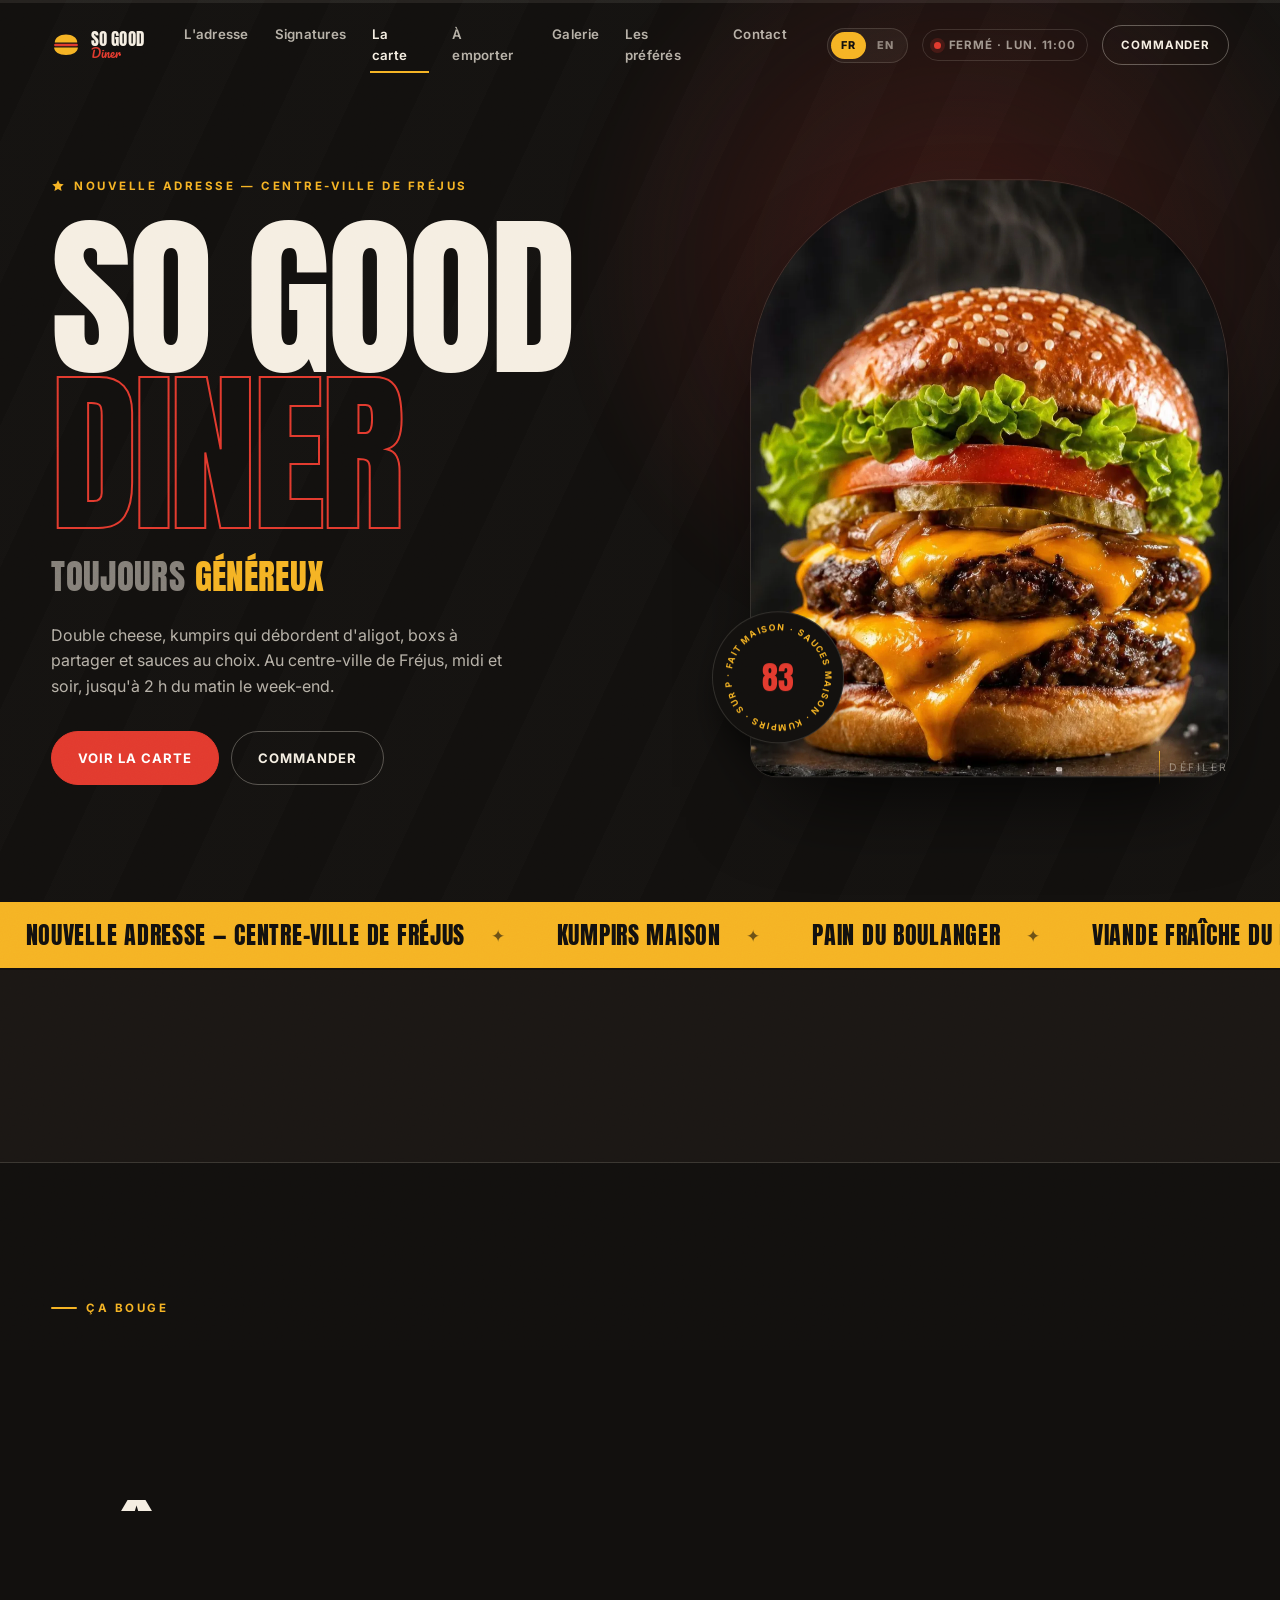
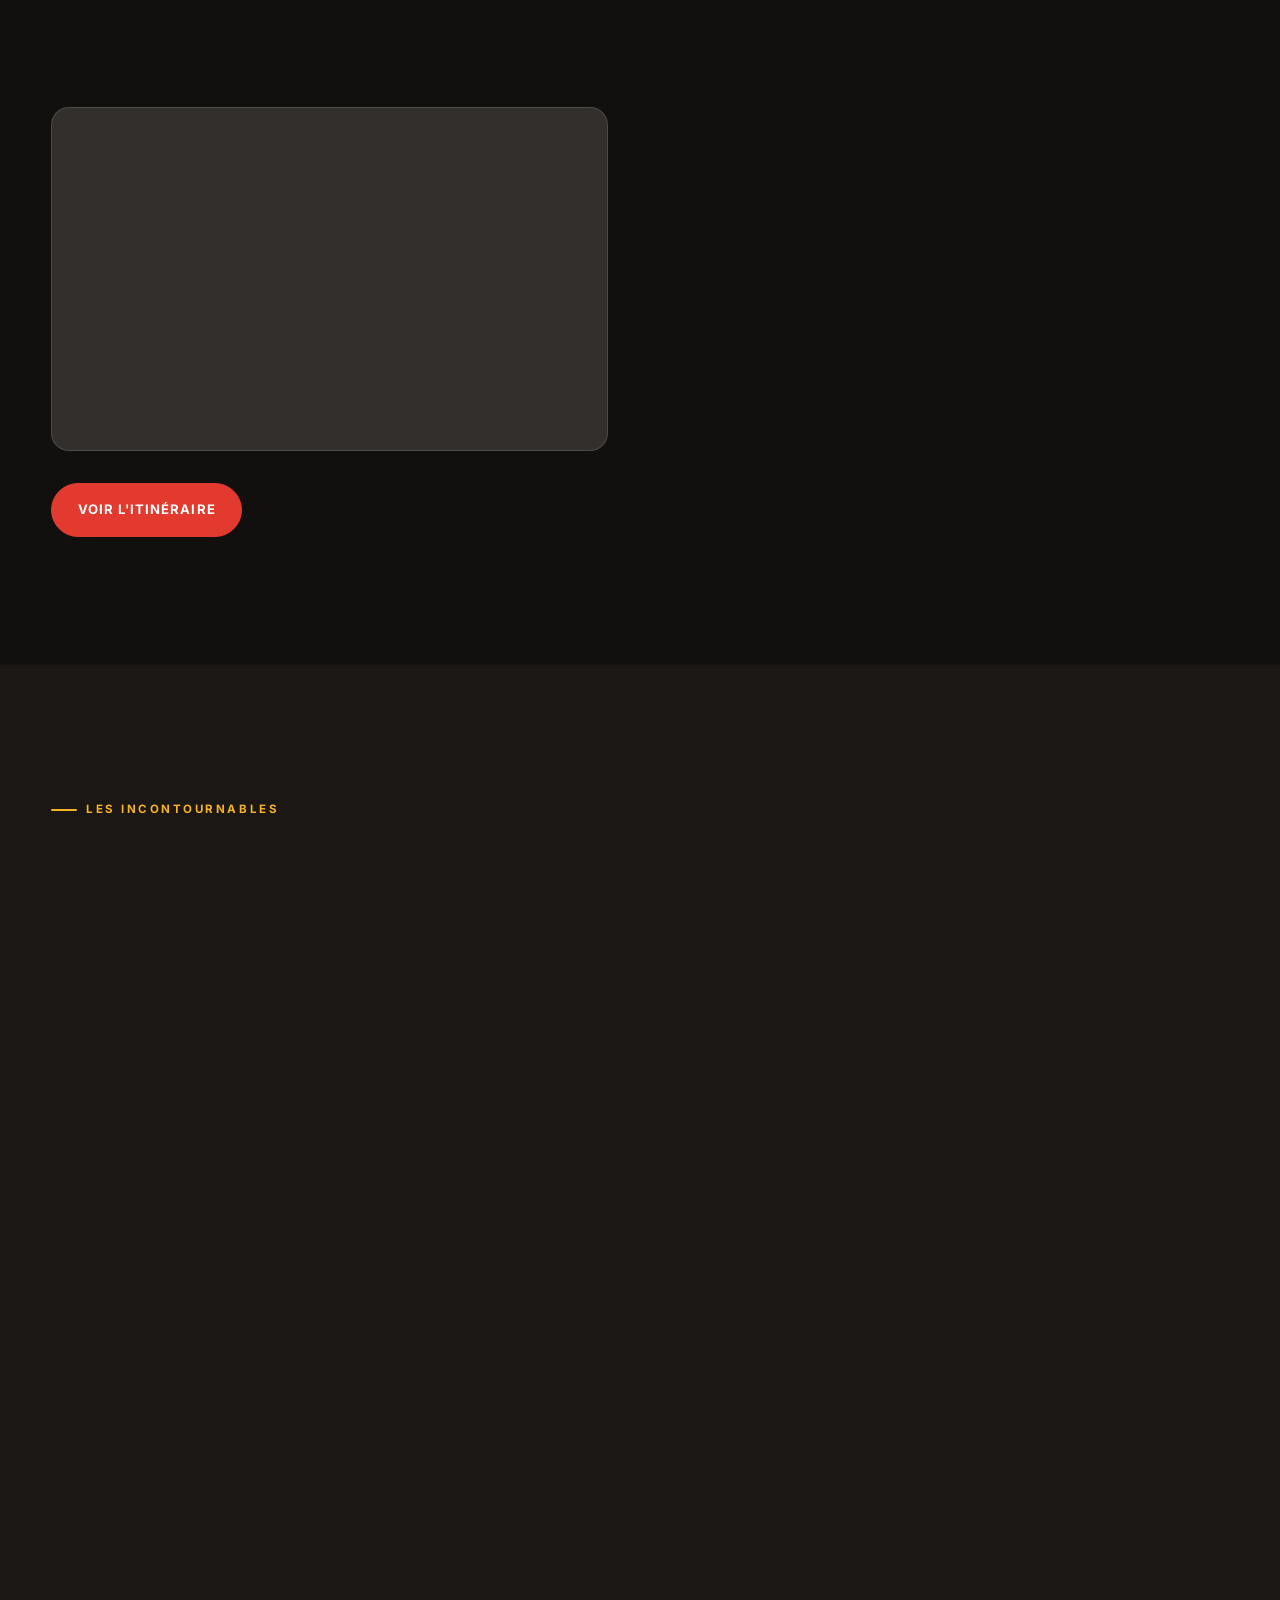
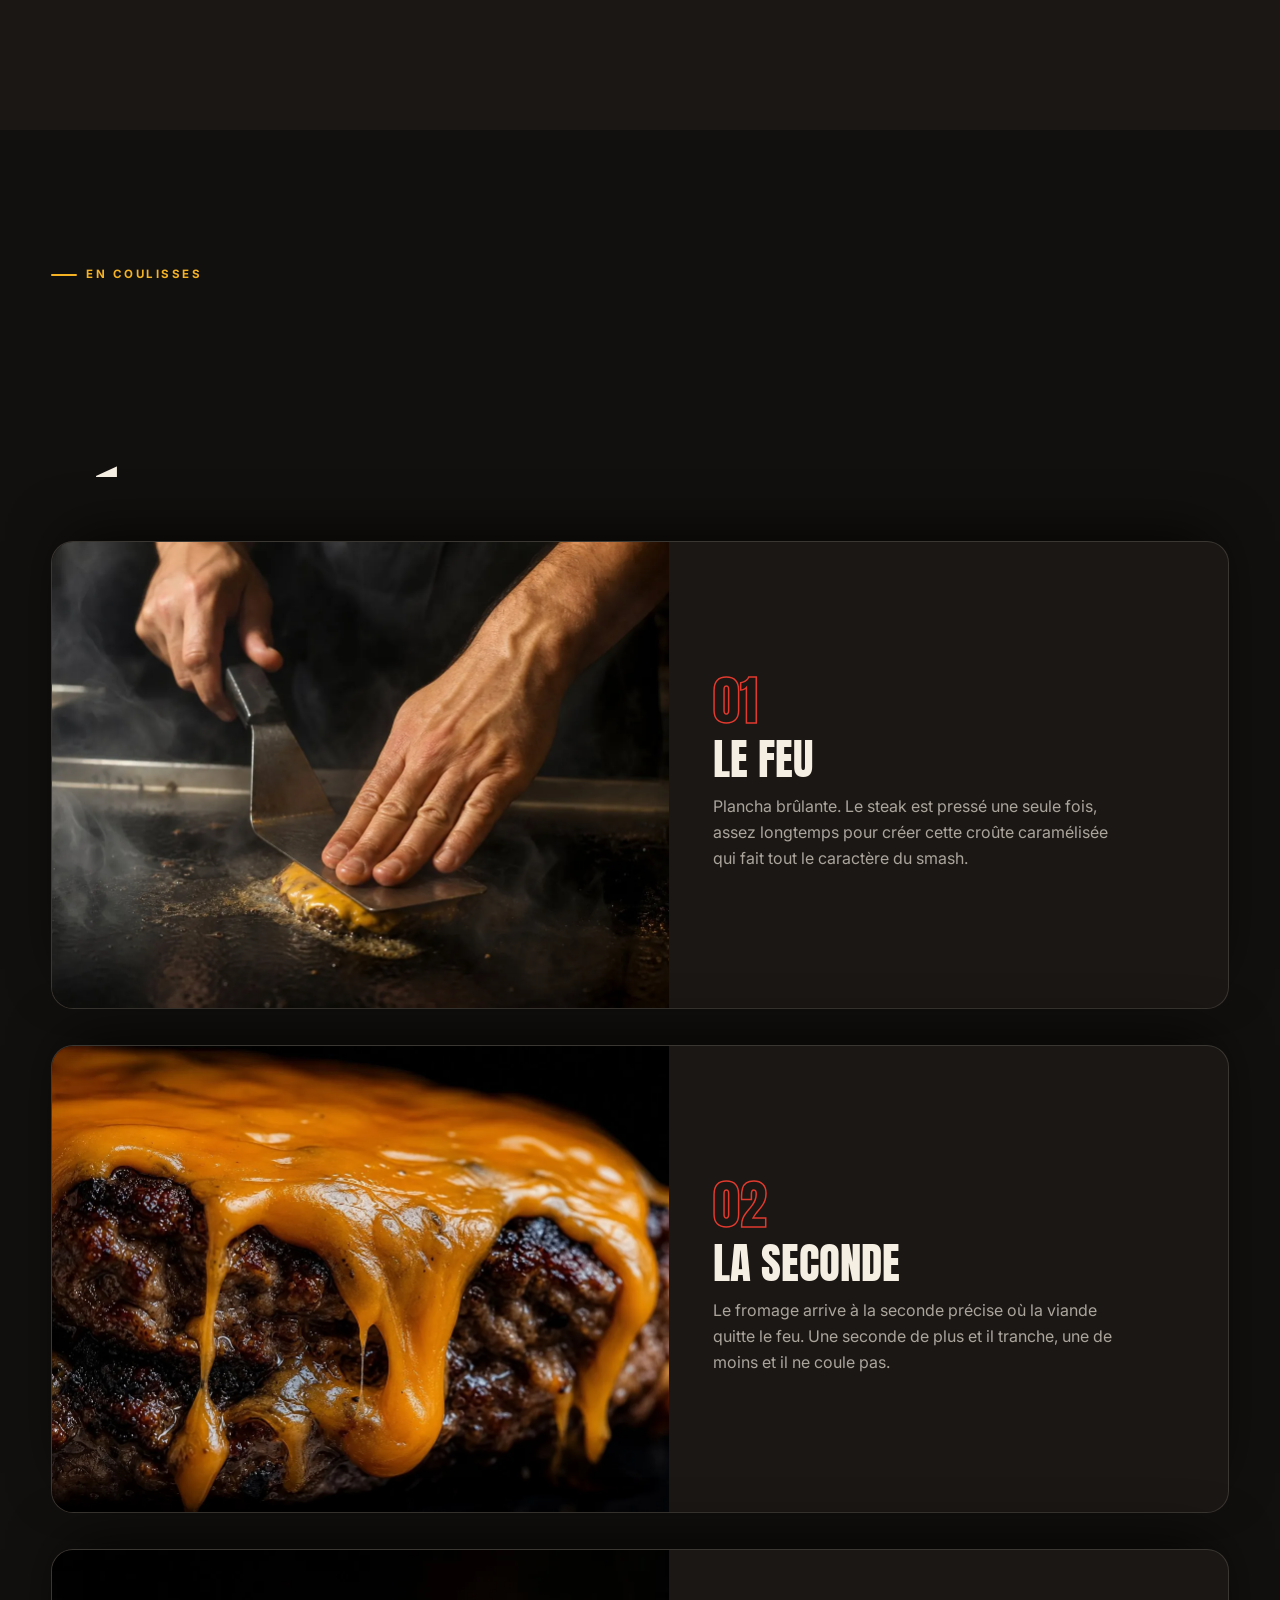
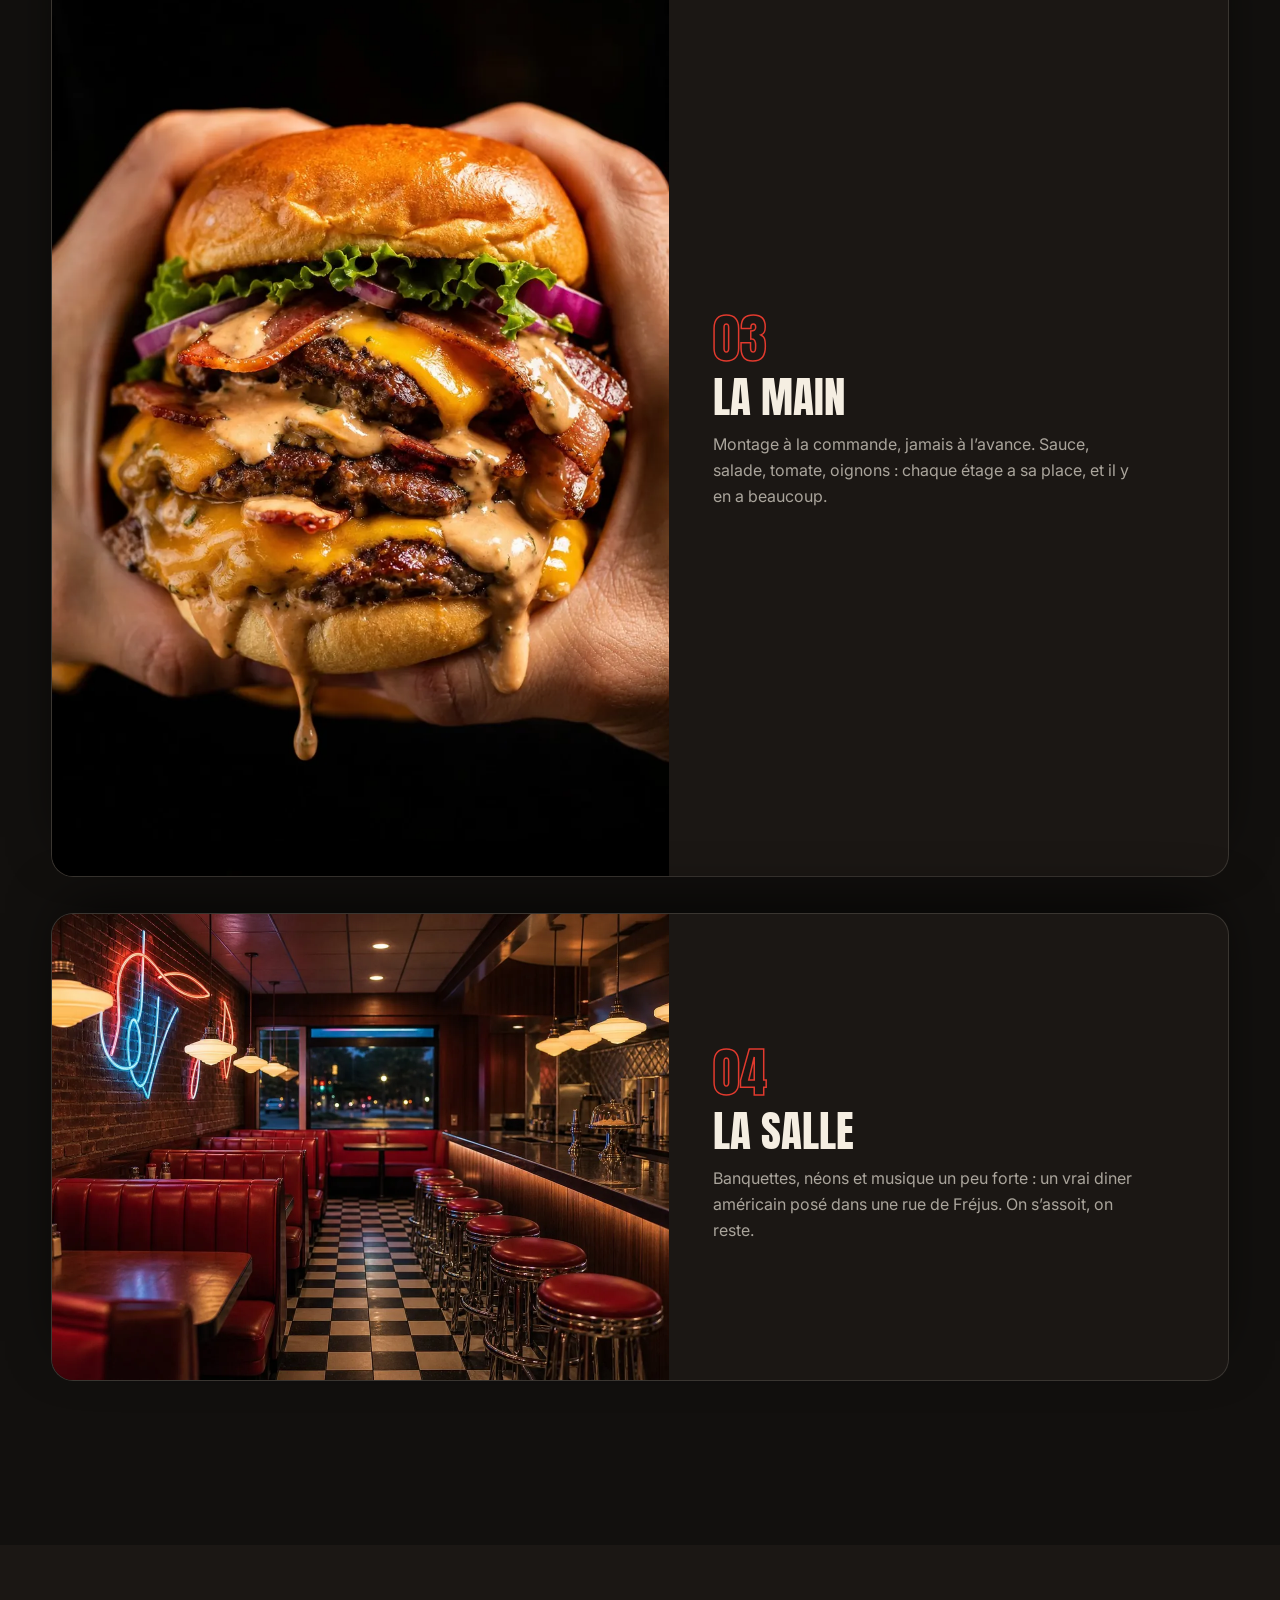
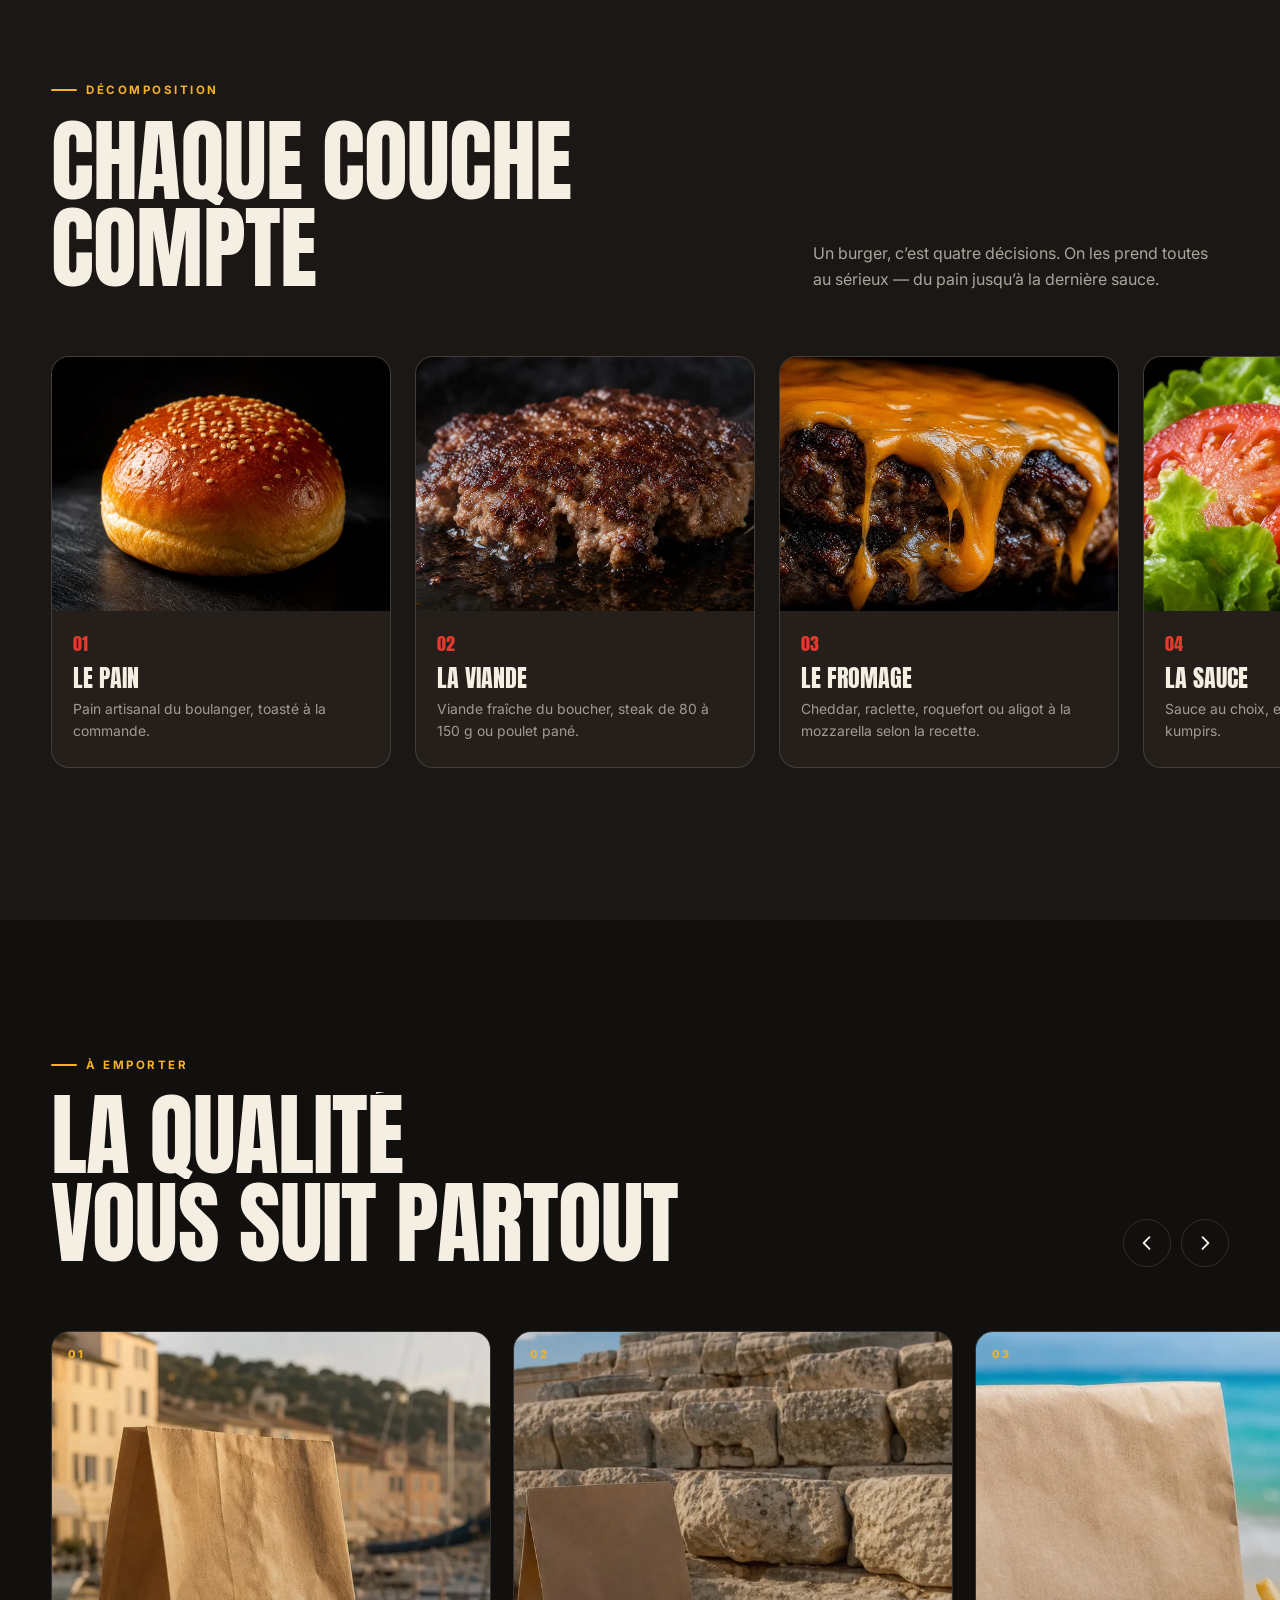
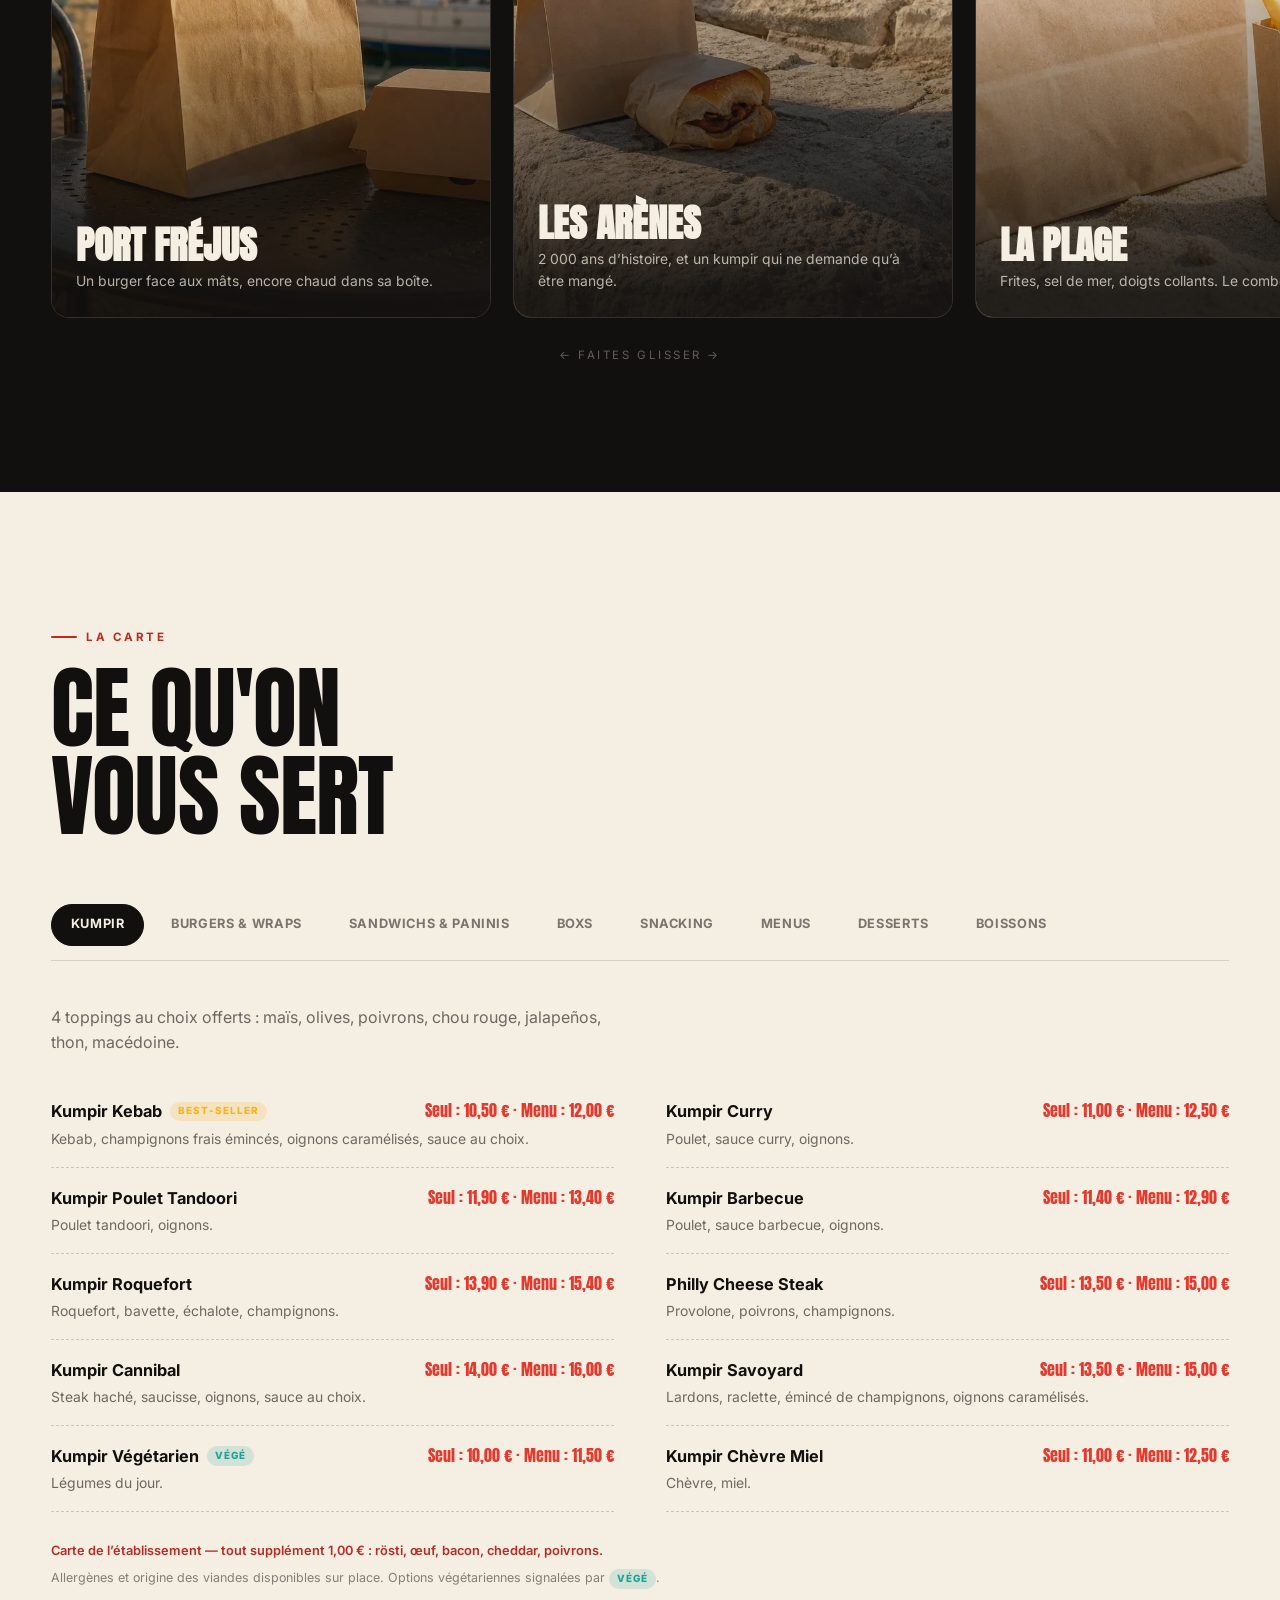
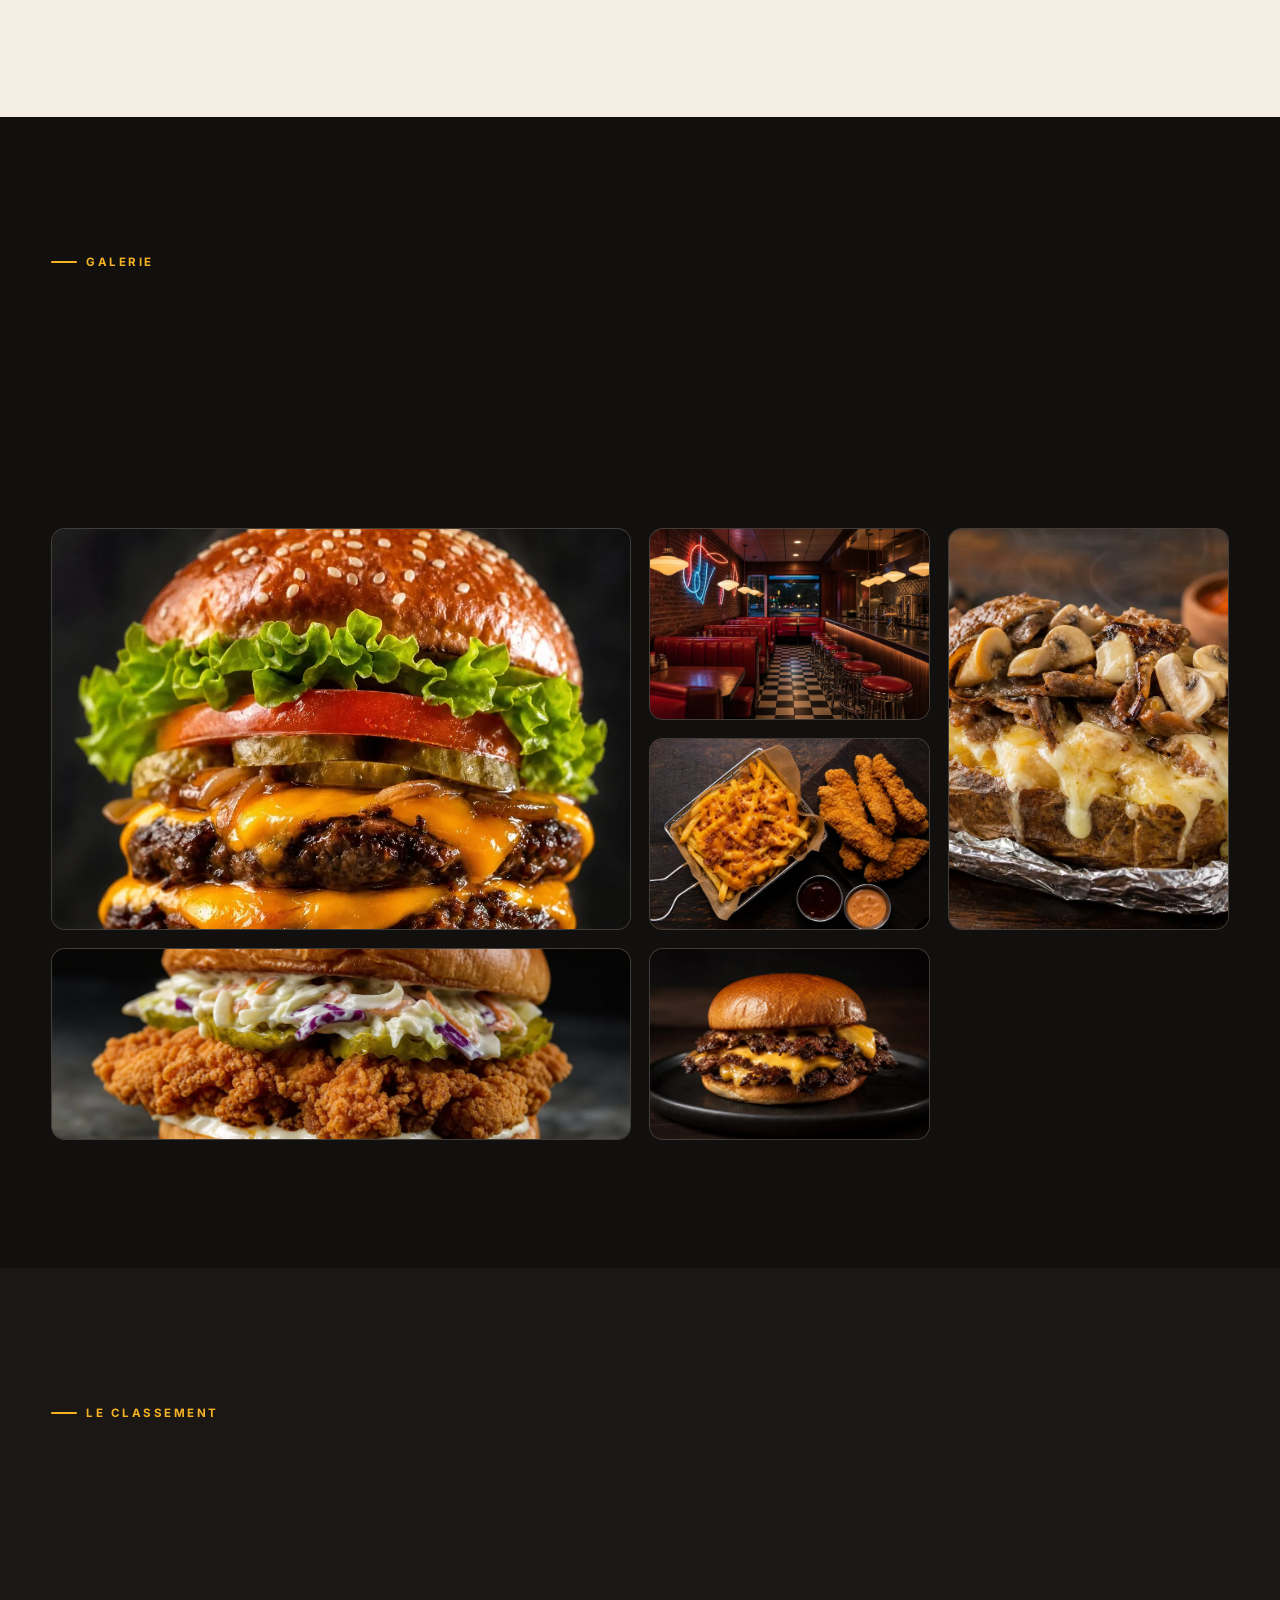
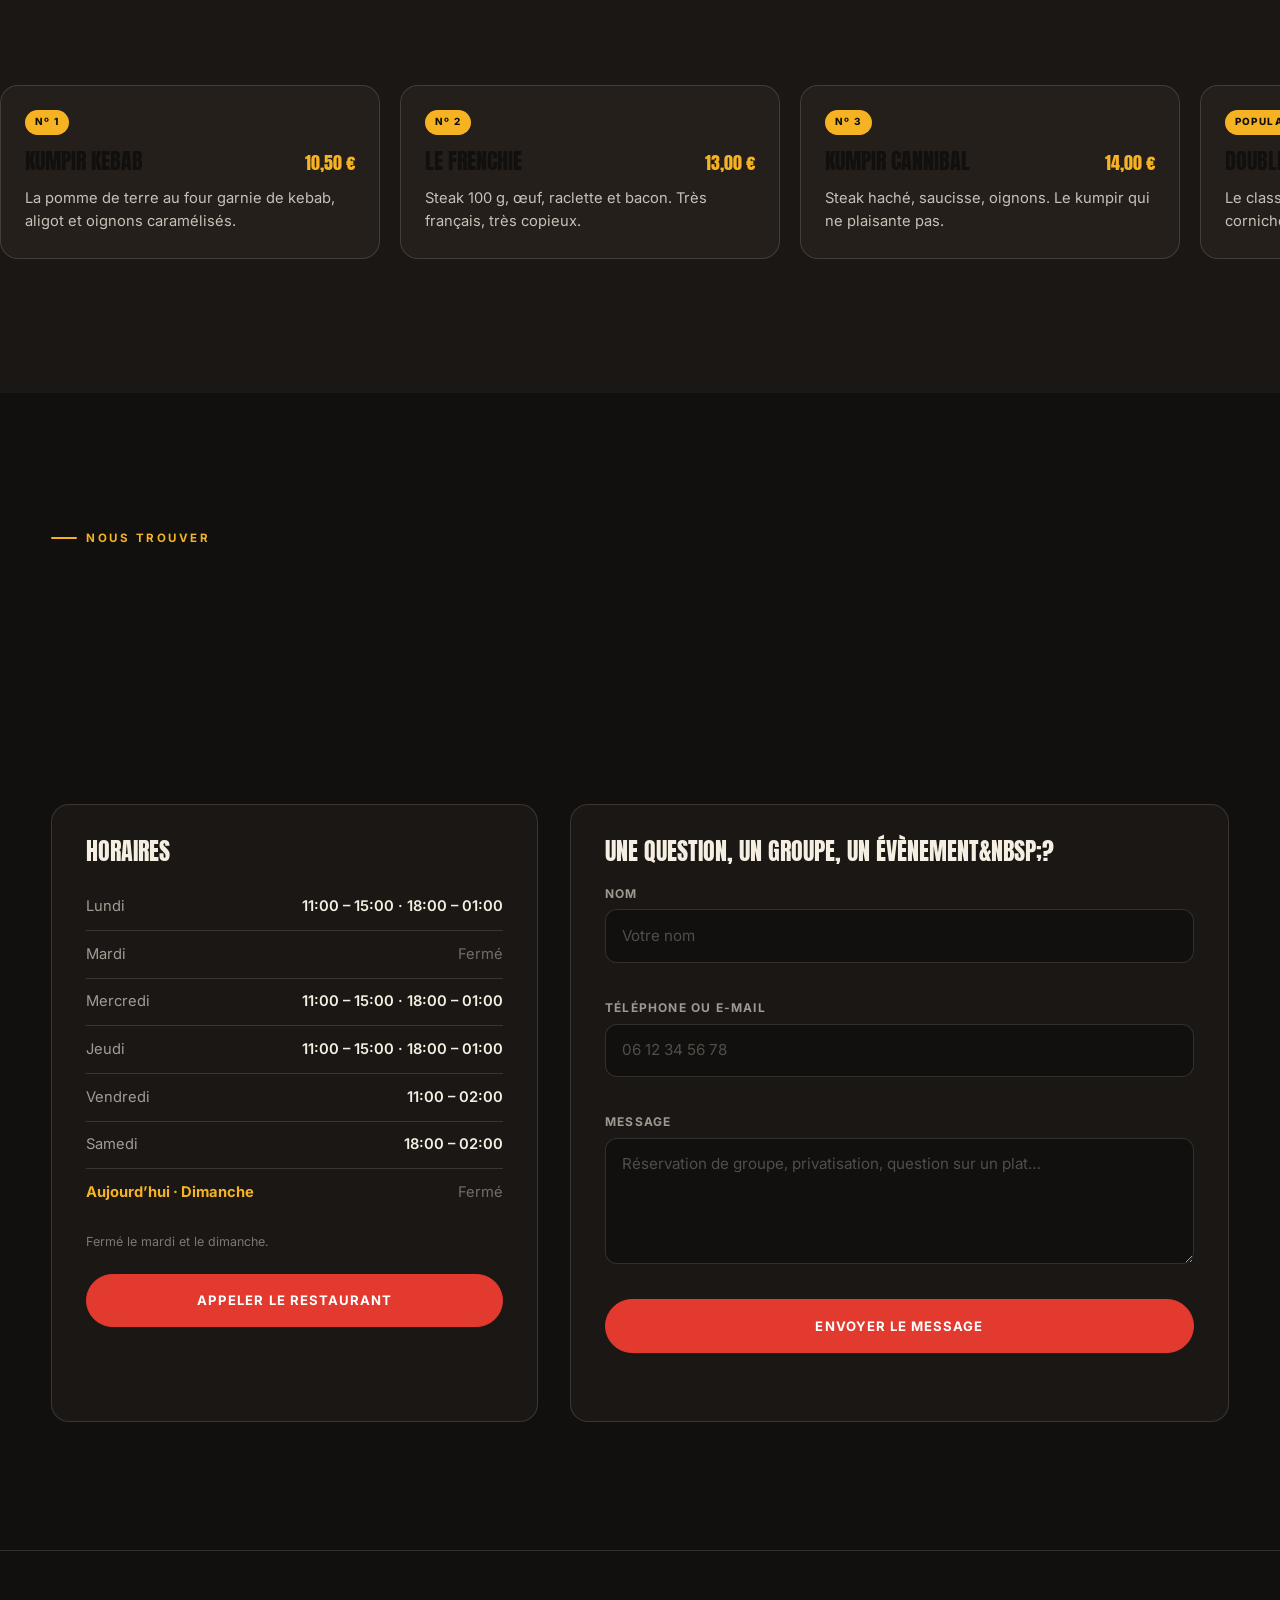
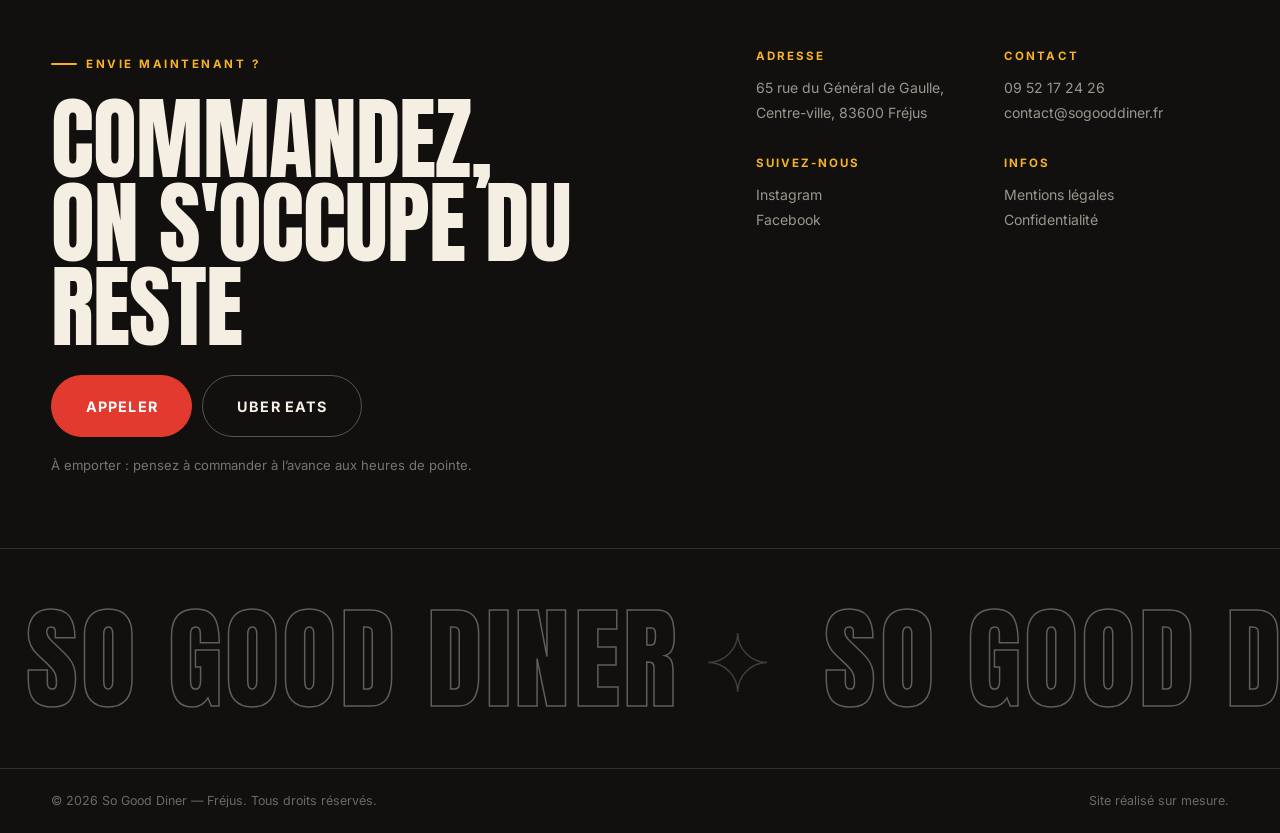
==== index.html @ e5076093 "Cache-buster ?v=2 sur les assets (force le rechargement de la carte officielle) Le navigateur mettai" ====
<!DOCTYPE html>
<html lang="fr">
<head>
<meta charset="utf-8">
<meta name="viewport" content="width=device-width, initial-scale=1">
<title>So Good Diner — Burgers & Kumpirs à Fréjus</title>
<meta name="description" content="So Good Diner, 65 rue du Général de Gaulle à Fréjus : burgers généreux, kumpirs garnis, wraps et sandwichs. Sur place, à emporter et en livraison.">
<meta name="theme-color" content="#12100E">
<link rel="canonical" href="https://sogooddiner.fr/">

<!-- Open Graph -->
<meta property="og:type" content="restaurant">
<meta property="og:locale" content="fr_FR">
<meta property="og:locale:alternate" content="en_GB">
<meta property="og:site_name" content="So Good Diner">
<meta property="og:title" content="So Good Diner — Burgers & Kumpirs à Fréjus">
<meta property="og:description" content="Burgers jusqu'à 3 steaks, kumpirs maison et sauces faites en cuisine. En plein centre-ville de Fréjus.">
<meta property="og:image" content="https://sogooddiner.fr/assets/img/hero-burger.webp">
<meta name="twitter:card" content="summary_large_image">

<link rel="icon" href="assets/favicon.svg" type="image/svg+xml">
<link rel="preconnect" href="https://fonts.googleapis.com">
<link rel="preconnect" href="https://fonts.gstatic.com" crossorigin>
<link href="https://fonts.googleapis.com/css2?family=Anton&family=Inter:wght@400;500;600;700;800&family=Pacifico&display=swap" rel="stylesheet">
<link rel="stylesheet" href="assets/css/styles.css?v=2">

<!-- Données structurées : adresse vérifiée, téléphone à compléter -->
<script type="application/ld+json">
{
  "@context": "https://schema.org",
  "@type": "Restaurant",
  "name": "So Good Diner",
  "servesCuisine": ["Burgers", "American", "Sandwiches"],
  "image": "https://sogooddiner.fr/assets/img/hero-burger.webp",
  "priceRange": "€10–20",
  "telephone": "+33952172426",
  "address": {
    "@type": "PostalAddress",
    "streetAddress": "65 rue du Général de Gaulle",
    "addressLocality": "Fréjus",
    "postalCode": "83600",
    "addressCountry": "FR"
  },
  "geo": { "@type": "GeoCoordinates", "latitude": 43.43244, "longitude": 6.73416 },
  "aggregateRating": { "@type": "AggregateRating", "ratingValue": "4.9", "reviewCount": "149" },
  "openingHoursSpecification": [
    { "@type": "OpeningHoursSpecification", "dayOfWeek": ["Monday","Wednesday","Thursday"], "opens": "11:00", "closes": "15:00" },
    { "@type": "OpeningHoursSpecification", "dayOfWeek": ["Monday","Wednesday","Thursday"], "opens": "18:00", "closes": "01:00" },
    { "@type": "OpeningHoursSpecification", "dayOfWeek": "Friday", "opens": "11:00", "closes": "02:00" },
    { "@type": "OpeningHoursSpecification", "dayOfWeek": "Saturday", "opens": "18:00", "closes": "02:00" }
  ],
  "sameAs": [
    "https://www.instagram.com/sogooddiner83/",
    "https://www.facebook.com/61587045554269/"
  ]
}
</script>
</head>

<body id="top">

<!-- ===== Effets globaux ===== -->
<div class="grain" aria-hidden="true"></div>
<div class="progress" id="progress" aria-hidden="true"><span></span></div>
<div class="cursor" id="cursor" aria-hidden="true"><span class="cursor__dot"></span><span class="cursor__label"></span></div>

<!-- ===== Préchargeur ===== -->
<div class="preloader" id="preloader">
  <div class="preloader__inner">
    <p class="preloader__label" data-scramble="On allume la plancha">On allume la plancha</p>
    <div class="preloader__count"><span id="preloader-count">0</span><i>%</i></div>
    <div class="preloader__bar"><span id="preloader-bar"></span></div>
    <p class="preloader__brand">So Good Diner · Fréjus</p>
  </div>
  <div class="preloader__panels" aria-hidden="true">
    <span></span><span></span><span></span><span></span><span></span>
  </div>
</div>

<a class="skip" href="#contenu" data-i18n="a11y.skip">Aller au contenu principal</a>

<!-- ===== Navigation ===== -->
<header class="nav" id="nav">
  <a class="nav__logo magnetic" href="#top" data-i18n-attr="aria-label:nav.logo" aria-label="So Good Diner — retour en haut">
    <svg class="nav__mark" viewBox="0 0 48 48" aria-hidden="true">
      <path d="M6 20c0-8 8-13 18-13s18 5 18 13z" fill="#F5B324"/>
      <rect x="5" y="22" width="38" height="4" rx="2" fill="#E23A2E"/>
      <path d="M5 28h38c0 7-8 12-19 12S5 35 5 28z" fill="#F5B324"/>
    </svg>
    <span class="nav__word"><b>So Good</b><em>Diner</em></span>
  </a>

  <nav class="nav__links" id="nav-links" data-i18n-attr="aria-label:nav.principale" aria-label="Navigation principale">
    <a href="#adresse" data-navlink data-i18n="nav.adresse">L'adresse</a>
    <a href="#signatures" data-navlink data-i18n="nav.signatures">Signatures</a>
    <a href="#carte" data-navlink data-i18n="nav.carte">La carte</a>
    <a href="#emporter" data-navlink data-i18n="nav.emporter">À emporter</a>
    <a href="#galerie" data-navlink data-i18n="nav.galerie">Galerie</a>
    <a href="#favoris" data-navlink data-i18n="nav.favoris">Les préférés</a>
    <a href="#contact" data-navlink data-i18n="nav.contact">Contact</a>
  </nav>

  <div class="nav__actions">
    <div class="lang" id="lang-switch" role="group" data-i18n-attr="aria-label:nav.langue" aria-label="Choisir la langue">
      <button type="button" data-lang="fr" aria-pressed="true">FR</button>
      <button type="button" data-lang="en" aria-pressed="false">EN</button>
    </div>
    <span class="status" id="status" role="status" aria-live="polite">
      <i class="status__dot"></i><span class="status__txt">Horaires…</span>
    </span>
    <a class="btn btn--sm magnetic" href="#commander" data-cursor="Go !" data-i18n="nav.commander">Commander</a>
    <button class="nav__burger" id="nav-burger" aria-expanded="false" aria-controls="menu-mobile" data-i18n-attr="aria-label:nav.ouvrir" aria-label="Ouvrir le menu">
      <span></span><span></span>
    </button>
  </div>
</header>

<div class="mobile-menu" id="menu-mobile" aria-hidden="true">
  <nav data-i18n-attr="aria-label:nav.mobile" aria-label="Navigation mobile">
    <a href="#adresse" data-i18n="nav.adresse">L'adresse</a>
    <a href="#signatures" data-i18n="nav.signatures">Signatures</a>
    <a href="#carte" data-i18n="nav.carte">La carte</a>
    <a href="#emporter" data-i18n="nav.emporter">À emporter</a>
    <a href="#galerie" data-i18n="nav.galerie">Galerie</a>
    <a href="#favoris" data-i18n="nav.favoris">Les préférés</a>
    <a href="#contact" data-i18n="nav.contact">Contact</a>
  </nav>
  <div class="mobile-menu__foot">
    <div class="lang lang--big" role="group" data-i18n-attr="aria-label:nav.langue">
      <button type="button" data-lang="fr" aria-pressed="true">Français</button>
      <button type="button" data-lang="en" aria-pressed="false">English</button>
    </div>
    <a class="btn btn--block" href="#commander" data-i18n="nav.commander">Commander</a>
    <p class="mobile-menu__addr" id="mobile-addr"></p>
  </div>
</div>

<main id="contenu">

  <!-- ================= HERO ================= -->
  <section class="hero" id="hero">
    <div class="hero__bg" aria-hidden="true">
      <span class="hero__stripe"></span>
      <span class="hero__glow"></span>
    </div>

    <div class="hero__grid">
      <div class="hero__copy">
        <p class="eyebrow reveal" data-delay="0">
          <svg viewBox="0 0 24 24" aria-hidden="true"><path d="M12 2l2.9 6.3 6.9.8-5.1 4.7 1.4 6.8L12 17.3 5.9 20.6l1.4-6.8L2.2 9.1l6.9-.8z"/></svg>
          <span data-i18n="hero.eyebrow">Nouvelle adresse — centre-ville de Fréjus</span>
        </p>

        <h1 class="hero__title">
          <span class="line"><span class="line__mask"><span class="line__inner" data-letters id="hero-l1">So Good</span></span></span>
          <span class="line"><span class="line__mask"><span class="line__inner hero__title--stroke" data-letters id="hero-l2">Diner</span></span></span>
        </h1>

        <p class="hero__rotator" aria-live="off">
          <span class="hero__rotator-fixed" data-i18n="hero.toujours">Toujours</span>
          <span class="hero__rotator-word" id="hero-mot">généreux</span>
        </p>

        <p class="hero__text reveal" data-delay="200" id="hero-texte"></p>

        <div class="hero__cta reveal" data-delay="320">
          <a class="btn btn--solid magnetic" href="#carte" data-cursor-key="hero.curseurCarte" data-i18n="hero.voirCarte">Voir la carte</a>
          <a class="btn btn--ghost magnetic" href="#commander" data-cursor-key="hero.curseurCommande" data-i18n="nav.commander">Commander</a>
        </div>
      </div>

      <div class="hero__visual">
        <div class="hero__frame parallax" data-speed="0.06">
          <div class="hero__imgwrap">
            <img src="assets/img/hero-burger.webp" alt="Burger maison So Good Diner" width="900" height="1100" fetchpriority="high">
          </div>
          <div class="hero__badge" aria-hidden="true">
            <svg viewBox="0 0 200 200">
              <defs><path id="circlePath" d="M100,100 m-72,0 a72,72 0 1,1 144,0 a72,72 0 1,1 -144,0"/></defs>
              <text><textPath href="#circlePath" id="hero-badge-text">· fait maison · sauces maison · kumpirs · sur place &amp; à emporter </textPath></text>
            </svg>
            <span class="hero__badge-core">83</span>
          </div>
        </div>
        <div class="hero__scroll" aria-hidden="true">
          <span></span> <em data-i18n="hero.defiler">Défiler</em>
        </div>
      </div>
    </div>
  </section>

  <!-- ================= TICKER ================= -->
  <div class="ticker" aria-hidden="true">
    <div class="ticker__track" data-marquee data-speed="40"></div>
  </div>

  <!-- ================= CHIFFRES ================= -->
  <section class="stats" id="stats">
    <div class="wrap">
      <ul class="stats__list" id="stats-list"></ul>
    </div>
  </section>

  <!-- ================= NOUVELLE ADRESSE ================= -->
  <section class="adresse section" id="adresse">
    <div class="wrap">
      <div class="section-head">
        <p class="eyebrow"><i></i><span data-i18n="adresse.eyebrow">Ça bouge</span></p>
        <h2 class="h-display reveal-mask">
          <span class="ml-src" data-i18n="adresse.titre1">Nouvelle adresse,</span>
          <span class="ml-src" data-i18n="adresse.titre2">même gourmandise</span>
        </h2>
      </div>

      <div class="adresse__grid">
        <div class="adresse__text">
          <p class="lead reveal" id="annonce-texte"></p>
          <ul class="adresse__list">
            <li class="reveal" data-delay="100">
              <strong id="addr-ligne1"></strong>
              <span id="addr-ligne2"></span>
            </li>
            <li class="reveal" data-delay="200">
              <strong><a class="link-tel" id="tel-link" href="#">—</a></strong>
              <span data-i18n="adresse.telephone">Commande par téléphone</span>
            </li>
            <li class="reveal" data-delay="300">
              <strong data-i18n="adresse.surPlace">Sur place · À emporter</strong>
              <span data-i18n="adresse.surPlaceDetail">Livraison via Uber Eats</span>
            </li>
            <li class="reveal" data-delay="400">
              <strong data-i18n="adresse.options">Options véganes · Menu enfants</strong>
              <span data-i18n="adresse.optionsDetail">Signalés sur la fiche Google</span>
            </li>
          </ul>
          <a class="btn btn--solid magnetic" id="itineraire" href="#" target="_blank" rel="noopener" data-cursor-key="adresse.curseur" data-i18n="adresse.itineraire">Voir l'itinéraire</a>
        </div>

        <div class="adresse__map reveal" data-delay="150">
          <div class="map-frame" id="map-frame"></div>
          <div class="adresse__map-tags">
            <span data-i18n="adresse.tag1">Centre-ville</span>
            <span data-i18n="adresse.tag2">Fréjus 83600</span>
            <span data-i18n="adresse.tag3">Var</span>
          </div>
        </div>
      </div>
    </div>
  </section>

  <!-- ================= SIGNATURES ================= -->
  <section class="signatures section section--dark" id="signatures">
    <div class="wrap">
      <div class="section-head section-head--split">
        <div>
          <p class="eyebrow"><i></i><span data-i18n="signatures.eyebrow">Les incontournables</span></p>
          <h2 class="h-display reveal-mask">
            <span class="ml-src" data-i18n="signatures.titre1">Trois raisons</span>
            <span class="ml-src" data-i18n="signatures.titre2">de craquer</span>
          </h2>
        </div>
        <p class="section-head__aside reveal" data-i18n="signatures.aside">Les trois plats qui sortent le plus de la plancha. Et pour cause.</p>
      </div>

      <div class="sig-grid" id="sig-grid"></div>
    </div>
  </section>

  <!-- ================= EXPÉRIENCE (cartes empilées) ================= -->
  <section class="experience section" id="experience">
    <div class="wrap">
      <div class="section-head">
        <p class="eyebrow"><i></i><span data-i18n="experience.eyebrow">En coulisses</span></p>
        <h2 class="h-display reveal-mask">
          <span class="ml-src" data-i18n="experience.titre1">Quatre gestes,</span>
          <span class="ml-src" data-i18n="experience.titre2">zéro raccourci</span>
        </h2>
      </div>

      <div class="stack">
        <article class="stack__card" style="--i:0">
          <div class="stack__media"><img src="assets/img/kitchen-action.webp" alt="Steak smashé sur la plancha brûlante" loading="lazy"></div>
          <div class="stack__body">
            <span class="stack__num">01</span>
            <h3 data-i18n="experience.c1.titre">Le feu</h3>
            <p data-i18n="experience.c1.texte"></p>
          </div>
        </article>

        <article class="stack__card" style="--i:1">
          <div class="stack__media"><img src="assets/img/ing-cheese.webp" alt="Cheddar fondu sur le steak" loading="lazy"></div>
          <div class="stack__body">
            <span class="stack__num">02</span>
            <h3 data-i18n="experience.c2.titre">La seconde</h3>
            <p data-i18n="experience.c2.texte"></p>
          </div>
        </article>

        <article class="stack__card" style="--i:2">
          <div class="stack__media"><img src="assets/img/burger-hands.webp" alt="Burger généreux tenu à deux mains" loading="lazy"></div>
          <div class="stack__body">
            <span class="stack__num">03</span>
            <h3 data-i18n="experience.c3.titre">La main</h3>
            <p data-i18n="experience.c3.texte"></p>
          </div>
        </article>

        <article class="stack__card" style="--i:3">
          <div class="stack__media"><img src="assets/img/interior-diner.webp" alt="Salle du restaurant So Good Diner" loading="lazy"></div>
          <div class="stack__body">
            <span class="stack__num">04</span>
            <h3 data-i18n="experience.c4.titre">La salle</h3>
            <p data-i18n="experience.c4.texte"></p>
          </div>
        </article>
      </div>
    </div>
  </section>

  <!-- ================= CHAQUE COUCHE COMPTE ================= -->
  <section class="couches section section--dark" id="couches">
    <div class="wrap">
      <div class="section-head section-head--split">
        <div>
          <p class="eyebrow"><i></i><span data-i18n="couches.eyebrow">Décomposition</span></p>
          <h2 class="h-display reveal-mask">
            <span class="ml-src" data-i18n="couches.titre1">Chaque couche</span>
            <span class="ml-src" data-i18n="couches.titre2">compte</span>
          </h2>
        </div>
        <p class="section-head__aside reveal" data-i18n="couches.aside"></p>
      </div>
    </div>
    <div class="couches__rail" id="couches-rail" data-draggable></div>
  </section>

  <!-- ================= À EMPORTER ================= -->
  <section class="emporter section" id="emporter">
    <div class="wrap">
      <div class="section-head section-head--split">
        <div>
          <p class="eyebrow"><i></i><span data-i18n="emporter.eyebrow">À emporter</span></p>
          <h2 class="h-display reveal-mask">
            <span class="ml-src" data-i18n="emporter.titre1">La qualité</span>
            <span class="ml-src" data-i18n="emporter.titre2">vous suit partout</span>
          </h2>
        </div>
        <div class="emporter__nav">
          <button class="arrow" id="emp-prev" data-i18n-attr="aria-label:emporter.prev" aria-label="Précédent"><svg viewBox="0 0 24 24" aria-hidden="true"><path d="M15 5l-7 7 7 7"/></svg></button>
          <button class="arrow" id="emp-next" data-i18n-attr="aria-label:emporter.next" aria-label="Suivant"><svg viewBox="0 0 24 24" aria-hidden="true"><path d="M9 5l7 7-7 7"/></svg></button>
        </div>
      </div>
    </div>
    <div class="emporter__rail" id="emp-rail" data-draggable></div>
    <div class="wrap"><p class="emporter__hint" data-i18n="emporter.hint">← Faites glisser →</p></div>
  </section>

  <!-- ================= LA CARTE ================= -->
  <section class="carte section section--paper" id="carte">
    <div class="wrap">
      <div class="section-head">
        <p class="eyebrow"><i></i><span data-i18n="carte.eyebrow">La carte</span></p>
        <h2 class="h-display reveal-mask">
          <span class="ml-src" data-i18n="carte.titre1">Ce qu'on</span>
          <span class="ml-src" data-i18n="carte.titre2">vous sert</span>
        </h2>
      </div>

      <div class="carte__tabs" id="carte-tabs" role="tablist" data-i18n-attr="aria-label:carte.rubriques" aria-label="Rubriques de la carte"></div>
      <div class="carte__panels" id="carte-panels"></div>

      <p class="carte__mention" id="carte-mention"></p>
      <p class="carte__allergenes"><span data-i18n="carte.allergenes"></span> <span class="chip chip--veg" data-i18n="carte.vege">végé</span>.</p>
    </div>
  </section>

  <!-- ================= GALERIE ================= -->
  <section class="galerie section" id="galerie">
    <div class="wrap">
      <div class="section-head section-head--split">
        <div>
          <p class="eyebrow"><i></i><span data-i18n="galerie.eyebrow">Galerie</span></p>
          <h2 class="h-display reveal-mask">
            <span class="ml-src" data-i18n="galerie.titre1">Ça se mange</span>
            <span class="ml-src" data-i18n="galerie.titre2">avec les yeux</span>
          </h2>
        </div>
        <p class="section-head__aside reveal" data-i18n="galerie.aside"></p>
      </div>
      <div class="galerie__grid" id="galerie-grid"></div>
    </div>
  </section>

  <!-- ================= LES PRÉFÉRÉS ================= -->
  <section class="favoris section section--dark" id="favoris">
    <div class="wrap">
      <div class="section-head section-head--split">
        <div>
          <p class="eyebrow"><i></i><span data-i18n="favoris.eyebrow">Le classement</span></p>
          <h2 class="h-display reveal-mask">
            <span class="ml-src" data-i18n="favoris.titre1">Ce que les gens</span>
            <span class="ml-src" data-i18n="favoris.titre2">commandent</span>
          </h2>
        </div>
        <p class="section-head__aside reveal" data-i18n="favoris.aside">Classement des plats les plus commandés.</p>
      </div>
    </div>
    <div class="ticker ticker--avis">
      <div class="ticker__track" id="favoris-track" data-marquee data-speed="55"></div>
    </div>
  </section>

  <!-- ================= HORAIRES & CONTACT ================= -->
  <section class="contact section" id="contact">
    <div class="wrap">
      <div class="section-head">
        <p class="eyebrow"><i></i><span data-i18n="contact.eyebrow">Nous trouver</span></p>
        <h2 class="h-display reveal-mask">
          <span class="ml-src" data-i18n="contact.titre1">Passez quand</span>
          <span class="ml-src" data-i18n="contact.titre2">vous voulez</span>
        </h2>
      </div>

      <div class="contact__grid">
        <div class="contact__hours card">
          <h3 data-i18n="contact.horaires">Horaires</h3>
          <ul class="hours" id="hours-list"></ul>
          <p class="hours__note" id="hours-note"></p>
          <div class="contact__cta">
            <a class="btn btn--solid btn--block magnetic" id="tel-btn" href="#" data-i18n="contact.appeler">Appeler le restaurant</a>
          </div>
        </div>

        <div class="contact__form card">
          <h3 data-i18n="contact.formTitre">Une question, un groupe, un évènement&nbsp;?</h3>
          <form id="contact-form" novalidate>
            <div class="field">
              <label for="f-nom" data-i18n="contact.nom">Nom</label>
              <input id="f-nom" name="nom" type="text" required autocomplete="name" data-i18n-attr="placeholder:contact.nomPh" placeholder="Votre nom">
              <span class="field__err" data-err-for="f-nom"></span>
            </div>
            <div class="field">
              <label for="f-contact" data-i18n="contact.coordonnee">Téléphone ou e-mail</label>
              <input id="f-contact" name="contact" type="text" required data-i18n-attr="placeholder:contact.coordonneePh" placeholder="06 12 34 56 78">
              <span class="field__err" data-err-for="f-contact"></span>
            </div>
            <div class="field">
              <label for="f-msg" data-i18n="contact.message">Message</label>
              <textarea id="f-msg" name="message" rows="4" required data-i18n-attr="placeholder:contact.messagePh" placeholder="Réservation de groupe, privatisation, question sur un plat…"></textarea>
              <span class="field__err" data-err-for="f-msg"></span>
            </div>
            <button class="btn btn--solid btn--block magnetic" type="submit" data-i18n="contact.envoyer">Envoyer le message</button>
            <p class="form__ok" id="form-ok" role="status" aria-live="polite"></p>
          </form>
        </div>
      </div>
    </div>
  </section>

</main>

<!-- ================= FOOTER ================= -->
<footer class="footer" id="commander">
  <div class="wrap">
    <div class="footer__top">
      <div class="footer__cmd">
        <p class="eyebrow"><i></i><span data-i18n="footer.eyebrow">Envie maintenant ?</span></p>
        <h2 class="h-display">
          <span data-i18n="footer.titre1">Commandez,</span><br>
          <span data-i18n="footer.titre2">on s'occupe du reste</span>
        </h2>
        <div class="footer__btns" id="footer-btns">
          <a class="btn btn--solid btn--lg magnetic" id="footer-tel" href="#" data-i18n="footer.appeler">Appeler</a>
        </div>
        <p class="footer__note" data-i18n="footer.note">À emporter : pensez à commander à l’avance aux heures de pointe.</p>
      </div>

      <div class="footer__cols">
        <div>
          <h4 data-i18n="footer.adresse">Adresse</h4>
          <p id="foot-addr"></p>
        </div>
        <div>
          <h4 data-i18n="footer.contact">Contact</h4>
          <p><a id="foot-tel" href="#">—</a><br><a id="foot-mail" href="#">—</a></p>
        </div>
        <div>
          <h4 data-i18n="footer.suivre">Suivez-nous</h4>
          <p>
            <a href="https://www.instagram.com/sogooddiner83/" target="_blank" rel="noopener">Instagram</a><br>
            <a href="https://www.facebook.com/61587045554269/" target="_blank" rel="noopener">Facebook</a>
          </p>
        </div>
        <div>
          <h4 data-i18n="footer.infos">Infos</h4>
          <p>
            <a href="mentions-legales.html" data-i18n="footer.mentions">Mentions légales</a><br>
            <a href="confidentialite.html" data-i18n="footer.confidentialite">Confidentialité</a>
          </p>
        </div>
      </div>
    </div>
  </div>

  <div class="footer__marquee" aria-hidden="true">
    <div class="ticker__track ticker__track--xl" data-marquee data-speed="70"></div>
  </div>

  <div class="wrap footer__bottom">
    <p>© <span id="year"></span> So Good Diner — Fréjus. <span data-i18n="footer.droits">Tous droits réservés.</span></p>
    <p data-i18n="footer.realisation">Site réalisé sur mesure.</p>
  </div>
</footer>

<!-- ===== Visionneuse galerie ===== -->
<div class="lightbox" id="lightbox" role="dialog" aria-modal="true" data-i18n-attr="aria-label:lb.photo" aria-label="Photo agrandie" hidden>
  <button class="lightbox__close" id="lb-close" data-i18n-attr="aria-label:lb.fermer" aria-label="Fermer">×</button>
  <button class="lightbox__nav lightbox__nav--prev" id="lb-prev" data-i18n-attr="aria-label:lb.prev" aria-label="Photo précédente"><svg viewBox="0 0 24 24" aria-hidden="true"><path d="M15 5l-7 7 7 7"/></svg></button>
  <figure class="lightbox__fig"><img id="lb-img" src="" alt=""><figcaption id="lb-cap"></figcaption></figure>
  <button class="lightbox__nav lightbox__nav--next" id="lb-next" data-i18n-attr="aria-label:lb.next" aria-label="Photo suivante"><svg viewBox="0 0 24 24" aria-hidden="true"><path d="M9 5l7 7-7 7"/></svg></button>
</div>

<script src="assets/js/i18n.js?v=2"></script>
<script src="assets/js/content.js?v=2"></script>
<script src="assets/js/main.js?v=2"></script>
</body>
</html>
---- assets/css/styles.css ----
/* ============================================================================
   SO GOOD DINER — styles.css
   Direction artistique : diner américain rétro × moderne (encre / crème /
   tomate / cheddar / sarcelle). Aucune dépendance, aucune librairie.
   ========================================================================== */

/* ------------------------------------------------------------------ TOKENS */
:root{
  --ink:#12100E;
  --ink-2:#1B1714;
  --ink-3:#251F1B;
  --paper:#F5EEE2;
  --paper-2:#FFFAF0;
  --red:#E23A2E;
  --red-d:#B82C22;
  --cheddar:#F5B324;
  --teal:#1BA396;
  --line-l:rgba(245,238,226,.14);
  --line-d:rgba(18,16,14,.14);

  --display:'Anton','Arial Narrow',Impact,sans-serif;
  --body:'Inter',system-ui,-apple-system,'Segoe UI',sans-serif;
  --script:'Pacifico',cursive;

  --wrap:1280px;
  --gutter:clamp(20px,4vw,56px);
  --ease:cubic-bezier(.16,1,.3,1);
  --ease-2:cubic-bezier(.65,0,.35,1);
  --r:18px;
}

/* ------------------------------------------------------------------- RESET */
*,*::before,*::after{box-sizing:border-box}
*{margin:0}
html{-webkit-text-size-adjust:100%}
html{scroll-behavior:smooth}
body{
  font-family:var(--body);
  background:var(--ink);
  color:var(--paper);
  line-height:1.6;
  overflow-x:hidden;
  -webkit-font-smoothing:antialiased;
}
body.is-locked{overflow:hidden}
img,svg,video{display:block;max-width:100%;height:auto}
button,input,textarea{font:inherit;color:inherit}
button{background:none;border:0;cursor:pointer}
a{color:inherit;text-decoration:none}
ul,ol{list-style:none;padding:0}
:focus-visible{outline:3px solid var(--cheddar);outline-offset:3px;border-radius:4px}
::selection{background:var(--red);color:#fff}

/* -------------------------------------------------------------- UTILITAIRES */
.wrap{width:min(var(--wrap),100% - var(--gutter)*2);margin-inline:auto}
.section{padding-block:clamp(72px,10vw,140px);position:relative}
.section--dark{background:var(--ink-2)}
.section--paper{background:var(--paper);color:var(--ink)}
.section--paper .eyebrow{color:var(--red-d)}
.section--paper .eyebrow i{background:var(--red-d)}
.section--paper .eyebrow svg{fill:var(--red-d)}

.skip{
  position:fixed;top:8px;left:8px;z-index:9999;padding:.7rem 1rem;
  background:var(--cheddar);color:var(--ink);font-weight:700;border-radius:8px;
  transform:translateY(-160%);transition:transform .25s;
}
.skip:focus{transform:none}

.eyebrow{
  display:inline-flex;align-items:center;gap:.55rem;
  font-size:.72rem;font-weight:700;letter-spacing:.22em;text-transform:uppercase;
  color:var(--cheddar);margin-bottom:1.1rem;
}
.eyebrow i{width:26px;height:2px;background:var(--cheddar);display:block;border-radius:2px}
.eyebrow svg{width:14px;height:14px;fill:var(--cheddar)}

.h-display{
  font-family:var(--display);font-weight:400;
  font-size:clamp(2.4rem,7.2vw,5.6rem);
  line-height:.94;letter-spacing:-.01em;text-transform:uppercase;
}
.lead{font-size:clamp(1.05rem,1.7vw,1.3rem);color:rgba(245,238,226,.78);max-width:52ch}
.section--paper .lead{color:rgba(18,16,14,.72)}

.section-head{margin-bottom:clamp(36px,5vw,64px)}
.section-head--split{
  display:grid;grid-template-columns:minmax(0,1fr) minmax(0,26rem);
  gap:clamp(20px,4vw,56px);align-items:end;
}
.section-head__aside{color:rgba(245,238,226,.66);font-size:1rem}
.section--paper .section-head__aside{color:rgba(18,16,14,.66)}

/* Masque de révélation par ligne (géré par main.js) */
.reveal-mask .ml{display:block;overflow:hidden;padding-block:.02em}
.reveal-mask .ml > i{
  display:block;font-style:normal;
  transform:translateY(112%);
  transition:transform 1s var(--ease);
}
.reveal-mask.is-in .ml > i{transform:none}

/* Révélation simple */
.reveal{opacity:0;transform:translateY(28px);transition:opacity .8s var(--ease),transform .8s var(--ease)}
.reveal.is-in{opacity:1;transform:none}

/* ---------------------------------------------------------- EFFETS GLOBAUX */
.grain{
  position:fixed;inset:-50%;z-index:9998;pointer-events:none;opacity:.2;
  background-image:url("data:image/svg+xml,%3Csvg xmlns='http://www.w3.org/2000/svg' width='200' height='200'%3E%3Cfilter id='n'%3E%3CfeTurbulence type='fractalNoise' baseFrequency='.85' numOctaves='3'/%3E%3C/filter%3E%3Crect width='200' height='200' filter='url(%23n)' opacity='.45'/%3E%3C/svg%3E");
  animation:grain 1.1s steps(4) infinite;mix-blend-mode:overlay;
}
@keyframes grain{
  0%{transform:translate(0,0)}25%{transform:translate(-3%,2%)}
  50%{transform:translate(2%,-3%)}75%{transform:translate(-2%,-2%)}100%{transform:translate(0,0)}
}

.progress{position:fixed;top:0;left:0;right:0;height:3px;z-index:9000;background:rgba(245,238,226,.08)}
.progress span{display:block;height:100%;width:0;background:linear-gradient(90deg,var(--red),var(--cheddar));transform-origin:0 50%}

.cursor{
  position:fixed;top:0;left:0;z-index:9997;pointer-events:none;
  width:38px;height:38px;margin:-19px 0 0 -19px;border-radius:50%;
  border:1.5px solid var(--cheddar);
  display:grid;place-items:center;
  transition:width .3s var(--ease),height .3s var(--ease),margin .3s var(--ease),
             background-color .3s,border-color .3s,opacity .3s;
  opacity:0;mix-blend-mode:difference;
}
.cursor.is-on{opacity:1}
.cursor__dot{width:5px;height:5px;border-radius:50%;background:var(--cheddar);transition:opacity .25s}
.cursor__label{
  position:absolute;font-size:.6rem;font-weight:800;letter-spacing:.14em;text-transform:uppercase;
  color:var(--ink);opacity:0;transition:opacity .2s;
}
.cursor.is-hot{width:76px;height:76px;margin:-38px 0 0 -38px;background:var(--cheddar);border-color:var(--cheddar)}
.cursor.is-hot .cursor__dot{opacity:0}
.cursor.is-hot .cursor__label{opacity:1}
@media (hover:none),(pointer:coarse){.cursor{display:none}}

/* ------------------------------------------------------------- PRÉCHARGEUR */
.preloader{
  position:fixed;inset:0;z-index:10000;background:var(--ink);
  display:grid;place-items:center;
}
.preloader.is-done{pointer-events:none}
.preloader.is-done .preloader__inner{opacity:0;transform:translateY(-30px);transition:opacity .5s,transform .6s var(--ease)}
.preloader__inner{position:relative;z-index:2;text-align:center;padding:0 24px}
.preloader__label{
  font-size:.72rem;letter-spacing:.28em;text-transform:uppercase;
  color:var(--cheddar);font-weight:700;margin-bottom:1.2rem;
}
.preloader__count{
  font-family:var(--display);font-size:clamp(4rem,17vw,11rem);line-height:.85;
  color:var(--paper);display:flex;align-items:baseline;justify-content:center;gap:.05em;
}
.preloader__count i{font-style:normal;font-size:.3em;color:var(--red);transform:translateY(-.4em)}
.preloader__bar{width:min(320px,70vw);height:2px;background:rgba(245,238,226,.16);margin:1.6rem auto 0;overflow:hidden;border-radius:2px}
.preloader__bar span{display:block;height:100%;width:0;background:var(--cheddar)}
.preloader__brand{margin-top:1.4rem;font-family:var(--script);font-size:1.1rem;color:rgba(245,238,226,.5)}
.preloader__panels{position:absolute;inset:0;display:grid;grid-template-columns:repeat(5,1fr);z-index:3;pointer-events:none}
.preloader__panels span{
  background:var(--red);transform:scaleY(0);transform-origin:50% 100%;
  transition:transform .55s var(--ease-2);
}
.preloader__panels span:nth-child(1){transition-delay:.00s}
.preloader__panels span:nth-child(2){transition-delay:.07s}
.preloader__panels span:nth-child(3){transition-delay:.14s}
.preloader__panels span:nth-child(4){transition-delay:.21s}
.preloader__panels span:nth-child(5){transition-delay:.28s}
.preloader.is-out .preloader__panels span{transform:scaleY(1)}
.preloader.is-out{animation:preloaderOut .3s .9s forwards}
@keyframes preloaderOut{to{opacity:0;visibility:hidden}}

/* ------------------------------------------------------------- NAVIGATION */
.nav{
  position:fixed;top:0;left:0;right:0;z-index:8000;
  display:flex;align-items:center;gap:clamp(12px,3vw,40px);
  padding:18px var(--gutter);
  transition:padding .4s var(--ease),background-color .4s,transform .5s var(--ease),border-color .4s;
  border-bottom:1px solid transparent;
}
.nav.is-stuck{
  background:rgba(18,16,14,.82);backdrop-filter:blur(14px) saturate(1.3);
  border-bottom-color:var(--line-l);padding-block:11px;
}
.nav.is-hidden{transform:translateY(-105%)}
.nav__logo{display:flex;align-items:center;gap:.6rem;flex-shrink:0}
.nav__mark{width:30px;height:30px;flex:none;transition:transform .5s var(--ease)}
.nav__logo:hover .nav__mark{transform:rotate(-12deg) scale(1.08)}
.nav__word{font-family:var(--display);text-transform:uppercase;line-height:.92;font-size:1.05rem;letter-spacing:.01em}
.nav__word b{display:block;font-weight:400;color:var(--paper)}
.nav__word em{display:block;font-style:normal;font-family:var(--script);font-size:.72rem;color:var(--red);text-transform:none;letter-spacing:0}

.nav__links{display:flex;gap:clamp(10px,1.7vw,26px);margin-inline:auto}
.nav__links a{
  position:relative;font-size:.83rem;font-weight:600;letter-spacing:.02em;
  color:rgba(245,238,226,.72);padding:6px 2px;transition:color .3s;
}
.nav__links a::after{
  content:"";position:absolute;left:0;bottom:0;height:2px;width:100%;
  background:var(--cheddar);transform:scaleX(0);transform-origin:0 50%;
  transition:transform .45s var(--ease);
}
.nav__links a:hover,.nav__links a.is-active{color:var(--paper)}
.nav__links a:hover::after,.nav__links a.is-active::after{transform:scaleX(1)}

.nav__actions{display:flex;align-items:center;gap:14px}
.status{
  display:inline-flex;align-items:center;gap:.45rem;font-size:.72rem;font-weight:700;
  letter-spacing:.08em;text-transform:uppercase;color:rgba(245,238,226,.6);
  padding:.35rem .7rem;border:1px solid var(--line-l);border-radius:99px;white-space:nowrap;
}
.status__dot{width:7px;height:7px;border-radius:50%;background:#7c736a;flex:none;transition:background .3s,box-shadow .3s}
.status.is-open .status__dot{background:#39d98a;box-shadow:0 0 0 4px rgba(57,217,138,.18)}
.status.is-closed .status__dot{background:var(--red);box-shadow:0 0 0 4px rgba(226,58,46,.18)}

.nav__burger{display:none;width:44px;height:38px;position:relative;border:1px solid var(--line-l);border-radius:10px}
.nav__burger span{position:absolute;left:12px;width:20px;height:2px;background:var(--paper);transition:transform .4s var(--ease),opacity .3s}
.nav__burger span:nth-child(1){top:14px}
.nav__burger span:nth-child(2){top:22px}
.nav__burger[aria-expanded="true"] span:nth-child(1){transform:translateY(4px) rotate(45deg)}
.nav__burger[aria-expanded="true"] span:nth-child(2){transform:translateY(-4px) rotate(-45deg)}

/* Menu mobile plein écran */
.mobile-menu{
  position:fixed;inset:0;z-index:7900;background:var(--ink);
  padding:110px var(--gutter) 40px;display:flex;flex-direction:column;justify-content:space-between;
  clip-path:circle(0% at calc(100% - 44px) 38px);
  transition:clip-path .8s var(--ease);visibility:hidden;
}
.mobile-menu.is-open{clip-path:circle(150% at calc(100% - 44px) 38px);visibility:visible}
.mobile-menu nav{display:flex;flex-direction:column;gap:6px}
.mobile-menu nav a{
  font-family:var(--display);font-size:clamp(2.1rem,11vw,3.4rem);text-transform:uppercase;
  line-height:1.05;color:var(--paper);opacity:0;transform:translateY(24px);
  transition:opacity .5s var(--ease),transform .5s var(--ease),color .3s;
}
.mobile-menu nav a:hover{color:var(--cheddar)}
.mobile-menu.is-open nav a{opacity:1;transform:none;transition-delay:calc(.22s + var(--n,.1s))}
.mobile-menu__foot{display:flex;flex-direction:column;gap:14px;padding-top:28px}
.mobile-menu__addr{font-size:.85rem;color:rgba(245,238,226,.55)}

/* ---------------------------------------------------------------- BOUTONS */
.btn{
  --bg:transparent;--fg:var(--paper);--bd:rgba(245,238,226,.32);
  position:relative;display:inline-flex;align-items:center;justify-content:center;gap:.5rem;
  padding:.95rem 1.6rem;border-radius:99px;border:1.5px solid var(--bd);
  font-size:.82rem;font-weight:700;letter-spacing:.08em;text-transform:uppercase;
  color:var(--fg);background:var(--bg);overflow:hidden;isolation:isolate;
  transition:color .35s var(--ease),border-color .35s,transform .25s var(--ease);
  cursor:pointer;
}
.btn::before{
  content:"";position:absolute;inset:0;z-index:-1;background:var(--cheddar);
  transform:translateY(101%);transition:transform .45s var(--ease);
}
.btn:hover{color:var(--ink);border-color:var(--cheddar)}
.btn:hover::before{transform:none}
.btn:active{transform:scale(.97)}
.btn--sm{padding:.6rem 1.1rem;font-size:.72rem}
.btn--lg{padding:1.15rem 2.1rem;font-size:.9rem}
.btn--block{width:100%}
.btn--solid{--bg:var(--red);--bd:var(--red);--fg:#fff}
.btn--solid::before{background:var(--cheddar)}
.btn--solid:hover{color:var(--ink)}
.btn--ghost{--bd:rgba(245,238,226,.3)}
.section--paper .btn{--fg:var(--ink);--bd:rgba(18,16,14,.25)}
.section--paper .btn:hover{color:var(--ink)}

.arrow{
  width:48px;height:48px;border-radius:50%;border:1.5px solid var(--line-l);
  display:grid;place-items:center;transition:background .3s,border-color .3s,transform .3s;
}
.arrow svg{width:20px;height:20px;fill:none;stroke:currentColor;stroke-width:2.2;stroke-linecap:round;stroke-linejoin:round}
.arrow:hover{background:var(--cheddar);border-color:var(--cheddar);color:var(--ink)}
.arrow:active{transform:scale(.92)}

.chip{
  display:inline-block;padding:.12rem .5rem;border-radius:99px;font-size:.62rem;
  font-weight:800;letter-spacing:.1em;text-transform:uppercase;
}
.chip--veg{background:rgba(27,163,150,.16);color:var(--teal)}
.chip--best{background:rgba(245,179,36,.18);color:var(--cheddar)}
.chip--new{background:rgba(226,58,46,.16);color:var(--red)}
.chip--hot{background:rgba(226,58,46,.16);color:var(--red)}

/* ------------------------------------------------------------------- HERO */
.hero{position:relative;min-height:100svh;display:flex;align-items:center;padding:120px 0 60px;overflow:hidden}
.hero__bg{position:absolute;inset:0;pointer-events:none}
.hero__stripe{
  position:absolute;inset:0;opacity:.5;
  background:repeating-linear-gradient(115deg,transparent 0 60px,rgba(245,238,226,.022) 60px 120px);
}
.hero__glow{
  position:absolute;top:-20%;right:-10%;width:70vw;height:70vw;max-width:900px;max-height:900px;
  background:radial-gradient(circle,rgba(226,58,46,.20),transparent 62%);filter:blur(20px);
}
.hero__grid{
  position:relative;z-index:2;width:min(var(--wrap),100% - var(--gutter)*2);margin-inline:auto;
  display:grid;grid-template-columns:minmax(0,1.15fr) minmax(0,.85fr);
  gap:clamp(24px,4vw,56px);align-items:center;
}
.hero__title{
  font-family:var(--display);text-transform:uppercase;font-weight:400;
  font-size:clamp(3.6rem,14.5vw,11rem);line-height:.83;letter-spacing:-.025em;
  margin:.4rem 0 1rem;
}
.hero__title .line{display:block}
.hero__title .line__mask{display:block;overflow:hidden;padding-block:.03em}
.hero__title .line__inner{display:block;transform:translateY(112%);transition:transform 1.05s var(--ease)}
.is-ready .hero__title .line__inner{transform:none}
.hero__title .line:nth-child(2) .line__inner{transition-delay:.12s}
.hero__title--stroke{
  color:transparent;-webkit-text-stroke:2px var(--red);
  text-stroke:2px var(--red);
}
.hero__title .ltr{display:inline-block;transform:translateY(115%) rotate(6deg);opacity:0}
.is-ready .hero__title .ltr{
  animation:ltrIn .9s var(--ease) forwards;
  animation-delay:calc(var(--d,0) * 1ms + 250ms);
}
@keyframes ltrIn{to{transform:none;opacity:1}}

.hero__rotator{
  display:flex;align-items:baseline;gap:.6rem;flex-wrap:wrap;
  font-family:var(--display);text-transform:uppercase;
  font-size:clamp(1.3rem,3.4vw,2.2rem);letter-spacing:.01em;color:rgba(245,238,226,.5);
  margin-bottom:1.1rem;
}
.hero__rotator-word{
  position:relative;color:var(--cheddar);display:inline-block;
  min-width:5ch;
}
.hero__rotator-word.is-swap{animation:wordSwap .55s var(--ease)}
@keyframes wordSwap{
  0%{transform:translateY(0) rotate(0);opacity:1}
  45%{transform:translateY(-.35em) rotate(-3deg);opacity:0}
  55%{transform:translateY(.35em) rotate(3deg);opacity:0}
  100%{transform:none;opacity:1}
}
.hero__text{color:rgba(245,238,226,.72);max-width:46ch;margin-bottom:2rem}
.hero__cta{display:flex;gap:12px;flex-wrap:wrap}

.hero__visual{position:relative}
.hero__frame{position:relative;will-change:transform}
.hero__imgwrap{
  position:relative;border-radius:200px 200px 26px 26px;overflow:hidden;
  border:1px solid var(--line-l);
  box-shadow:0 40px 90px -30px rgba(0,0,0,.85);
  aspect-ratio:4/5;
}
.hero__imgwrap img{width:100%;height:100%;object-fit:cover;transform:scale(1.06);animation:breathe 9s ease-in-out infinite}
@keyframes breathe{50%{transform:scale(1.12) translateY(-8px)}}
.hero__badge{
  position:absolute;left:-38px;bottom:34px;width:132px;height:132px;
  display:grid;place-items:center;background:var(--ink);border-radius:50%;
  border:1px solid var(--line-l);box-shadow:0 20px 40px -14px rgba(0,0,0,.8);
}
.hero__badge svg{position:absolute;inset:0;width:100%;height:100%;animation:spin 22s linear infinite}
.hero__badge text{fill:var(--cheddar);font-size:13.5px;font-weight:700;letter-spacing:.16em;text-transform:uppercase;font-family:var(--body)}
.hero__badge-core{font-family:var(--display);font-size:2rem;color:var(--red)}
@keyframes spin{to{transform:rotate(360deg)}}
.hero__scroll{
  position:absolute;right:0;bottom:-6px;display:flex;align-items:center;gap:.6rem;
  font-size:.65rem;letter-spacing:.24em;text-transform:uppercase;color:rgba(245,238,226,.45);
}
.hero__scroll em{font-style:normal}
.hero__scroll span{display:block;width:1px;height:34px;background:linear-gradient(var(--cheddar),transparent);animation:scrollHint 2s ease-in-out infinite}
@keyframes scrollHint{50%{transform:scaleY(.4);opacity:.4}}

/* ----------------------------------------------------------------- TICKER */
.ticker{
  overflow:hidden;background:var(--cheddar);color:var(--ink);
  border-block:2px solid var(--ink);padding:.85rem 0;
}
.ticker--avis{background:transparent;border:0;padding:0}
.ticker__track{display:flex;width:max-content;animation:marquee var(--dur,40s) linear infinite;will-change:transform}
.ticker__track:hover{animation-play-state:paused}
.ticker--rev .ticker__track{animation-direction:reverse}
@keyframes marquee{to{transform:translateX(-50%)}}
.ticker__track > span{
  display:inline-flex;align-items:center;gap:1.6rem;padding-inline:1.6rem;
  font-family:var(--display);text-transform:uppercase;font-size:clamp(1rem,2.1vw,1.5rem);
  letter-spacing:.03em;white-space:nowrap;
}
.ticker__track > span::after{content:"✦";font-size:.7em;opacity:.6}
.ticker__track--xl > span{font-size:clamp(2.6rem,9vw,7rem);color:transparent;-webkit-text-stroke:1.5px rgba(245,238,226,.35)}

/* -------------------------------------------------------- NOUVELLE ADRESSE */
.adresse{background:var(--ink)}
.adresse__grid{display:grid;grid-template-columns:minmax(0,1fr) minmax(0,1fr);gap:clamp(28px,5vw,72px);align-items:center}
.adresse__text .lead{margin-bottom:2rem}
.adresse__list{display:grid;gap:1px;background:var(--line-l);border:1px solid var(--line-l);border-radius:var(--r);overflow:hidden;margin-bottom:2rem}
.adresse__list li{background:var(--ink);padding:1.1rem 1.3rem;display:grid;gap:.15rem;transition:background .35s}
.adresse__list li:hover{background:var(--ink-3)}
.adresse__list strong{font-size:1.02rem;font-weight:700}
.adresse__list span{font-size:.83rem;color:rgba(245,238,226,.55)}
.link-tel{background-image:linear-gradient(var(--cheddar),var(--cheddar));background-size:0 1.5px;background-repeat:no-repeat;background-position:0 100%;transition:background-size .4s var(--ease)}
.link-tel:hover{background-size:100% 1.5px}

.map-frame{border-radius:var(--r);overflow:hidden;border:1px solid var(--line-l);aspect-ratio:5/4;background:var(--ink-3);filter:grayscale(.35) contrast(1.05)}
.map-frame iframe{width:100%;height:100%;border:0;display:block}
.adresse__map-tags{display:flex;gap:8px;flex-wrap:wrap;margin-top:14px}
.adresse__map-tags span{font-size:.7rem;letter-spacing:.14em;text-transform:uppercase;color:rgba(245,238,226,.55);border:1px solid var(--line-l);border-radius:99px;padding:.3rem .8rem}

/* ------------------------------------------------------------- SIGNATURES */
.sig-grid{display:grid;grid-template-columns:repeat(3,minmax(0,1fr));gap:clamp(14px,2vw,24px)}
.sig{
  position:relative;border:1px solid var(--line-l);border-radius:var(--r);overflow:hidden;
  background:var(--ink-3);display:flex;flex-direction:column;
  transition:transform .6s var(--ease),border-color .4s;
}
.sig:hover{transform:translateY(-8px);border-color:rgba(245,179,36,.5)}
.sig__media{position:relative;aspect-ratio:1/1;overflow:hidden}
.sig__media img{width:100%;height:100%;object-fit:cover;transition:transform .9s var(--ease),filter .6s;filter:saturate(.92)}
.sig:hover .sig__media img{transform:scale(1.08);filter:saturate(1.1)}
.sig__badge{
  position:absolute;top:12px;left:12px;background:var(--red);color:#fff;
  font-size:.62rem;font-weight:800;letter-spacing:.12em;text-transform:uppercase;
  padding:.35rem .7rem;border-radius:99px;
}
.sig__body{padding:1.3rem;display:flex;flex-direction:column;gap:.5rem;flex:1}
.sig__top{display:flex;align-items:baseline;justify-content:space-between;gap:1rem}
.sig__nom{font-family:var(--display);text-transform:uppercase;font-size:1.45rem;line-height:1}
.sig__prix{font-family:var(--display);font-size:1.25rem;color:var(--cheddar);white-space:nowrap}
.sig__desc{font-size:.88rem;color:rgba(245,238,226,.6);flex:1}

/* ------------------------------------------------- EXPÉRIENCE (cartes pile) */
.stack{position:relative}
.stack__card{
  position:sticky;top:calc(11vh + var(--i) * 20px);
  display:grid;grid-template-columns:1.05fr .95fr;
  min-height:clamp(320px,52vh,480px);
  border:1px solid var(--line-l);border-radius:22px;overflow:hidden;
  background:var(--ink-2);margin-bottom:36px;
  box-shadow:0 -20px 60px -20px rgba(0,0,0,.9);
}
.stack__media{position:relative;overflow:hidden}
.stack__media img{width:100%;height:100%;object-fit:cover}
.stack__body{padding:clamp(22px,3.4vw,48px);display:flex;flex-direction:column;justify-content:center;gap:.9rem}
.stack__num{font-family:var(--display);font-size:3.4rem;color:transparent;-webkit-text-stroke:1.5px var(--red);line-height:.8}
.stack__body h3{font-family:var(--display);text-transform:uppercase;font-size:clamp(1.7rem,3.6vw,2.7rem);line-height:1;font-weight:400}
.stack__body p{color:rgba(245,238,226,.66);max-width:42ch}

/* ---------------------------------------------- CHAQUE COUCHE (rail horizontal) */
.couches__rail{
  display:flex;gap:clamp(14px,2vw,24px);overflow-x:auto;scroll-snap-type:x proximity;
  padding:0 var(--gutter) 24px;scrollbar-width:none;-webkit-overflow-scrolling:touch;
}
.couches__rail::-webkit-scrollbar{display:none}
.couche{
  flex:0 0 min(80vw,340px);scroll-snap-align:center;
  border:1px solid var(--line-l);border-radius:var(--r);overflow:hidden;background:var(--ink-3);
  transition:transform .6s var(--ease),border-color .4s;
}
.couche:hover{transform:translateY(-6px);border-color:rgba(245,179,36,.45)}
.couche__media{aspect-ratio:4/3;overflow:hidden}
.couche__media img{width:100%;height:100%;object-fit:cover;transition:transform .8s var(--ease)}
.couche:hover .couche__media img{transform:scale(1.07)}
.couche__body{padding:1.2rem 1.3rem 1.5rem;display:grid;gap:.5rem}
.couche__num{font-family:var(--display);color:var(--red);font-size:1.1rem}
.couche__body h3{font-family:var(--display);text-transform:uppercase;font-size:1.5rem;font-weight:400;line-height:1}
.couche__body p{font-size:.87rem;color:rgba(245,238,226,.6)}

/* --------------------------------------------------------- À EMPORTER rail */
.emporter__nav{display:flex;gap:10px;justify-content:flex-end}
.emporter__rail{
  display:flex;gap:clamp(14px,2vw,22px);overflow-x:auto;scroll-snap-type:x mandatory;
  padding:0 var(--gutter) 10px;scrollbar-width:none;-webkit-overflow-scrolling:touch;
}
.emporter__rail::-webkit-scrollbar{display:none}
.emp{
  flex:0 0 min(84vw,440px);scroll-snap-align:center;position:relative;
  border-radius:var(--r);overflow:hidden;aspect-ratio:3/4;
  border:1px solid var(--line-l);
}
.emp img{position:absolute;inset:0;width:100%;height:100%;object-fit:cover;transition:transform 1s var(--ease)}
.emp:hover img{transform:scale(1.07)}
.emp::after{content:"";position:absolute;inset:0;background:linear-gradient(to top,rgba(18,16,14,.92) 4%,rgba(18,16,14,.15) 55%,transparent)}
.emp__body{position:absolute;inset:auto 0 0 0;padding:1.5rem;z-index:2}
.emp__lieu{font-family:var(--display);text-transform:uppercase;font-size:clamp(1.6rem,3.4vw,2.4rem);line-height:1}
.emp__txt{font-size:.87rem;color:rgba(245,238,226,.72);margin-top:.35rem}
.emp__idx{
  position:absolute;top:14px;left:16px;z-index:2;font-size:.68rem;font-weight:800;
  letter-spacing:.2em;color:var(--cheddar);
}
.emporter__hint{text-align:center;font-size:.72rem;letter-spacing:.22em;text-transform:uppercase;color:rgba(245,238,226,.35);margin-top:18px}

/* ------------------------------------------------------------------ CARTE */
.carte__tabs{
  display:flex;gap:8px;flex-wrap:wrap;margin-bottom:clamp(28px,4vw,44px);
  padding-bottom:14px;border-bottom:1px solid var(--line-d);
}
.tab{
  position:relative;padding:.62rem 1.15rem;border-radius:99px;
  font-size:.8rem;font-weight:700;letter-spacing:.05em;text-transform:uppercase;
  color:rgba(18,16,14,.55);border:1px solid transparent;
  transition:color .3s,background .3s,border-color .3s;
}
.tab:hover{color:var(--ink);border-color:var(--line-d)}
.tab[aria-selected="true"]{background:var(--ink);color:var(--paper);border-color:var(--ink)}

.carte__panel{display:none}
.carte__panel.is-active{display:block;animation:panelIn .5s var(--ease)}
@keyframes panelIn{from{opacity:0;transform:translateY(14px)}to{opacity:1;transform:none}}
.carte__sous{color:rgba(18,16,14,.6);margin-bottom:1.6rem;max-width:56ch}
.carte__items{display:grid;grid-template-columns:repeat(2,minmax(0,1fr));gap:0 clamp(24px,4vw,64px)}
.item{
  display:grid;grid-template-columns:1fr auto;gap:.2rem 1rem;align-items:baseline;
  padding:1.05rem 0;border-bottom:1px dashed rgba(18,16,14,.18);
  transition:padding-left .35s var(--ease);
}
.item:hover{padding-left:10px}
.item__nom{font-weight:700;font-size:1.02rem;display:flex;align-items:center;gap:.5rem;flex-wrap:wrap}
.item__prix{font-family:var(--display);font-size:1.02rem;color:var(--red);text-align:right;line-height:1.3}
.item__desc{grid-column:1/-1;font-size:.87rem;color:rgba(18,16,14,.6)}
.carte__mention{margin-top:1.8rem;font-size:.8rem;color:var(--red-d);font-weight:600}
.carte__allergenes{margin-top:.4rem;font-size:.78rem;color:rgba(18,16,14,.5)}

/* -------------------------------------------------------------------- AVIS */
.ticker--avis .ticker__track{gap:0;padding-block:6px}
.review{
  flex:none;width:min(84vw,380px);margin-right:20px;
  border:1px solid var(--line-l);border-radius:var(--r);padding:1.5rem;
  background:var(--ink-3);display:flex;flex-direction:column;gap:.8rem;
  transition:transform .5s var(--ease),border-color .4s;
}
.review:hover{transform:translateY(-6px);border-color:rgba(245,179,36,.4)}
.review__stars{color:var(--cheddar);letter-spacing:.18em;font-size:.9rem}
.review__txt{font-size:.92rem;color:rgba(245,238,226,.78);flex:1}
.review__meta{display:flex;justify-content:space-between;gap:1rem;font-size:.76rem;color:rgba(245,238,226,.45)}
.review__meta b{color:var(--paper);font-weight:600}

/* -------------------------------------------------------- HORAIRES/CONTACT */
.contact__grid{display:grid;grid-template-columns:minmax(0,.85fr) minmax(0,1.15fr);gap:clamp(18px,3vw,32px)}
.card{border:1px solid var(--line-l);border-radius:var(--r);padding:clamp(20px,3vw,34px);background:var(--ink-2)}
.card h3{font-family:var(--display);text-transform:uppercase;font-weight:400;font-size:1.5rem;margin-bottom:1.2rem;line-height:1.05}
.hours{display:grid;gap:0}
.hours li{
  display:flex;justify-content:space-between;gap:1rem;padding:.72rem 0;
  border-bottom:1px solid var(--line-l);font-size:.92rem;
}
.hours li:last-of-type{border-bottom:0}
.hours .h-day{color:rgba(245,238,226,.62)}
.hours .h-val{font-weight:600;text-align:right}
.hours li.is-today{color:var(--cheddar)}
.hours li.is-today .h-day{color:var(--cheddar);font-weight:700}
.hours li.is-off .h-val{color:rgba(245,238,226,.4);font-weight:400}
.hours__note{font-size:.78rem;color:rgba(245,238,226,.45);margin-top:1rem}
.contact__cta{margin-top:1.4rem}

.field{display:grid;gap:.4rem;margin-bottom:1.05rem}
.field label{font-size:.75rem;font-weight:700;letter-spacing:.1em;text-transform:uppercase;color:rgba(245,238,226,.6)}
.field input,.field textarea{
  width:100%;background:var(--ink);border:1px solid var(--line-l);border-radius:12px;
  padding:.85rem 1rem;font-size:.95rem;transition:border-color .3s,box-shadow .3s;resize:vertical;
}
.field input:focus,.field textarea:focus{outline:none;border-color:var(--cheddar);box-shadow:0 0 0 3px rgba(245,179,36,.16)}
.field input::placeholder,.field textarea::placeholder{color:rgba(245,238,226,.28)}
.field.has-err input,.field.has-err textarea{border-color:var(--red)}
.field__err{font-size:.75rem;color:var(--red);min-height:1em}
.form__ok{font-size:.88rem;color:#39d98a;margin-top:.9rem;min-height:1.4em}

/* ------------------------------------------------------------------ FOOTER */
.footer{background:var(--ink);border-top:1px solid var(--line-l);padding-top:clamp(56px,8vw,96px)}
.footer__top{display:grid;grid-template-columns:minmax(0,1.15fr) minmax(0,.85fr);gap:clamp(32px,5vw,72px);padding-bottom:clamp(40px,6vw,72px)}
.footer__cmd .h-display{margin:.4rem 0 1.6rem}
.footer__btns{display:flex;gap:10px;flex-wrap:wrap}
.footer__note{font-size:.82rem;color:rgba(245,238,226,.45);margin-top:1.1rem}
.footer__cols{display:grid;grid-template-columns:repeat(2,minmax(0,1fr));gap:28px 24px;align-content:start}
.footer__cols h4{font-size:.72rem;letter-spacing:.18em;text-transform:uppercase;color:var(--cheddar);margin-bottom:.7rem}
.footer__cols p{font-size:.88rem;color:rgba(245,238,226,.6);line-height:1.75}
.footer__cols a{background-image:linear-gradient(var(--cheddar),var(--cheddar));background-size:0 1px;background-repeat:no-repeat;background-position:0 100%;transition:background-size .35s var(--ease)}
.footer__cols a:hover{background-size:100% 1px}
.footer__marquee{overflow:hidden;border-block:1px solid var(--line-l);padding:clamp(10px,2vw,20px) 0}
.footer__bottom{
  display:flex;justify-content:space-between;gap:14px;flex-wrap:wrap;
  padding-block:22px;font-size:.78rem;color:rgba(245,238,226,.4);
}

/* ---------------------------------------------------------------- LIGHTBOX */
.lightbox[hidden]{display:none}
.lightbox{
  position:fixed;inset:0;z-index:9500;background:rgba(10,9,8,.94);
  display:grid;place-items:center;padding:clamp(16px,6vw,60px);
  opacity:0;transition:opacity .35s;
}
.lightbox.is-open{opacity:1}
.lightbox__fig{margin:0;max-width:min(1100px,100%);text-align:center}
.lightbox__fig img{max-height:76vh;width:auto;margin-inline:auto;border-radius:12px;transform:scale(.96);transition:transform .45s var(--ease)}
.lightbox.is-open .lightbox__fig img{transform:none}
.lightbox__fig figcaption{margin-top:14px;font-size:.85rem;color:rgba(245,238,226,.6)}
.lightbox__close{
  position:absolute;top:20px;right:22px;font-size:2.4rem;line-height:1;color:var(--paper);
  width:48px;height:48px;border-radius:50%;transition:background .3s,transform .3s;
}
.lightbox__close:hover{background:rgba(245,238,226,.1);transform:rotate(90deg)}
.lightbox__nav{
  position:absolute;top:50%;transform:translateY(-50%);width:52px;height:52px;border-radius:50%;
  border:1px solid var(--line-l);display:grid;place-items:center;transition:background .3s,border-color .3s;
}
.lightbox__nav svg{width:22px;height:22px;fill:none;stroke:var(--paper);stroke-width:2.2;stroke-linecap:round;stroke-linejoin:round}
.lightbox__nav:hover{background:var(--cheddar);border-color:var(--cheddar)}
.lightbox__nav:hover svg{stroke:var(--ink)}
.lightbox__nav--prev{left:clamp(8px,3vw,34px)}
.lightbox__nav--next{right:clamp(8px,3vw,34px)}

/* ------------------------------------------------------------------ CHIFFRES */
.stats{background:var(--ink-2);padding-block:clamp(34px,5vw,58px);border-bottom:1px solid var(--line-l)}
.stats__list{display:grid;grid-template-columns:repeat(4,minmax(0,1fr));gap:clamp(16px,3vw,32px)}
.stats__list li{text-align:center}
.stats__val{
  display:block;font-family:var(--display);text-transform:uppercase;
  font-size:clamp(1.9rem,4.6vw,3.2rem);line-height:1;color:var(--cheddar);
}
.stats__lab{display:block;margin-top:.45rem;font-size:.72rem;letter-spacing:.18em;text-transform:uppercase;color:rgba(245,238,226,.48)}

/* ------------------------------------------------------------------- GALERIE */
.galerie__grid{display:grid;grid-template-columns:repeat(4,minmax(0,1fr));grid-auto-rows:minmax(120px,15vw);gap:clamp(10px,1.4vw,18px)}
.gal{
  position:relative;overflow:hidden;border-radius:14px;border:1px solid var(--line-l);
  background:var(--ink-3);cursor:pointer;padding:0;
}
.gal img{width:100%;height:100%;object-fit:cover;transition:transform .9s var(--ease),filter .5s}
.gal:hover img{transform:scale(1.09);filter:brightness(1.05)}
.gal::after{
  content:"";position:absolute;inset:0;background:rgba(18,16,14,.45);opacity:0;transition:opacity .4s;
}
.gal:hover::after{opacity:1}
.gal__zoom{
  position:absolute;top:50%;left:50%;transform:translate(-50%,-50%) scale(.6);z-index:2;
  width:44px;height:44px;border-radius:50%;background:var(--cheddar);color:var(--ink);
  display:grid;place-items:center;font-size:1.2rem;font-weight:700;opacity:0;
  transition:opacity .35s,transform .45s var(--ease);
}
.gal:hover .gal__zoom{opacity:1;transform:translate(-50%,-50%) scale(1)}
.gal--wide{grid-column:span 2}
.gal--tall{grid-row:span 2}

/* ------------------------------------------------------ SÉLECTEUR DE LANGUE */
.lang{
  display:inline-flex;align-items:center;gap:2px;padding:3px;
  border:1px solid var(--line-l);border-radius:99px;background:rgba(245,238,226,.04);
}
.lang button{
  padding:.3rem .6rem;border-radius:99px;font-size:.68rem;font-weight:800;
  letter-spacing:.1em;color:rgba(245,238,226,.5);
  transition:background .3s var(--ease),color .3s;
}
.lang button:hover{color:var(--paper)}
.lang button[aria-pressed="true"]{background:var(--cheddar);color:var(--ink)}
.lang--big{align-self:flex-start}
.lang--big button{padding:.6rem 1.1rem;font-size:.85rem;letter-spacing:.04em}
.section--paper .lang{border-color:var(--line-d);background:rgba(18,16,14,.04)}
.section--paper .lang button{color:rgba(18,16,14,.5)}
.section--paper .lang button[aria-pressed="true"]{background:var(--ink);color:var(--paper)}

/* ------------------------------------------------------------------ FAVORIS */
.favoris .section-head__aside{display:block}
.review__rang{
  align-self:flex-start;font-size:.62rem;font-weight:800;letter-spacing:.14em;
  text-transform:uppercase;color:var(--ink);background:var(--cheddar);
  padding:.28rem .6rem;border-radius:99px;
}
.review__top{display:flex;align-items:baseline;justify-content:space-between;gap:1rem}
.review__top h3{font-family:var(--display);text-transform:uppercase;font-weight:400;font-size:1.35rem;line-height:1}
.review__prix{font-family:var(--display);font-size:1.15rem;color:var(--cheddar);white-space:nowrap}
.review .review__txt{margin-top:-.2rem}

/* ------------------------------------------------------------- RESPONSIVE */
@media (max-width:1080px){
  .nav__links{display:none}
  .nav__burger{display:block}
  .nav__actions .status{display:none}
  .hero__grid{grid-template-columns:1fr;gap:40px}
  .hero{padding-top:110px}
  .hero__visual{max-width:440px;margin-inline:auto;width:100%}
  .hero__scroll{display:none}
  .sig-grid{grid-template-columns:repeat(2,minmax(0,1fr))}
  .adresse__grid,.contact__grid,.footer__top{grid-template-columns:1fr}
  .section-head--split{grid-template-columns:1fr;align-items:start}
  .carte__items{grid-template-columns:1fr}
  .stats__list{grid-template-columns:repeat(2,minmax(0,1fr));row-gap:26px}
  .galerie__grid{grid-template-columns:repeat(3,minmax(0,1fr));grid-auto-rows:minmax(110px,26vw)}
}
@media (max-width:720px){
  .galerie__grid{grid-template-columns:repeat(2,minmax(0,1fr));grid-auto-rows:minmax(110px,34vw)}
  .gal--tall{grid-row:span 1}
  .stack__card{grid-template-columns:1fr;min-height:auto;top:calc(9vh + var(--i) * 12px)}
  .stack__media{aspect-ratio:16/10}
  .sig-grid{grid-template-columns:1fr}
  .hero__badge{width:104px;height:104px;left:-14px;bottom:-16px}
  .hero__badge svg text{font-size:16px}
  .footer__cols{grid-template-columns:1fr}
  .btn{padding:.85rem 1.3rem}
  .emporter__nav{justify-content:flex-start}
}
@media (max-width:480px){
  .hero__title{font-size:clamp(3rem,17vw,4.5rem)}
  .nav__word{font-size:.92rem}
}

/* -------------------------------------------------- ACCESSIBILITÉ / MOTION */
@media (prefers-reduced-motion:reduce){
  html{scroll-behavior:auto}
  *,*::before,*::after{
    animation-duration:.001ms !important;animation-iteration-count:1 !important;
    transition-duration:.001ms !important;scroll-behavior:auto !important;
  }
  .grain{animation:none}
  .ticker__track{animation:none;transform:none}
  .reveal{opacity:1;transform:none}
  .reveal-mask .ml > i{transform:none}
  .hero__title .line__inner,.hero__title .ltr{transform:none;opacity:1}
  .stack__card{position:relative;top:auto}
  .cursor{display:none}
}

@media print{
  .preloader,.cursor,.grain,.progress,.nav,.mobile-menu,.lightbox{display:none}
  body{background:#fff;color:#000}
}
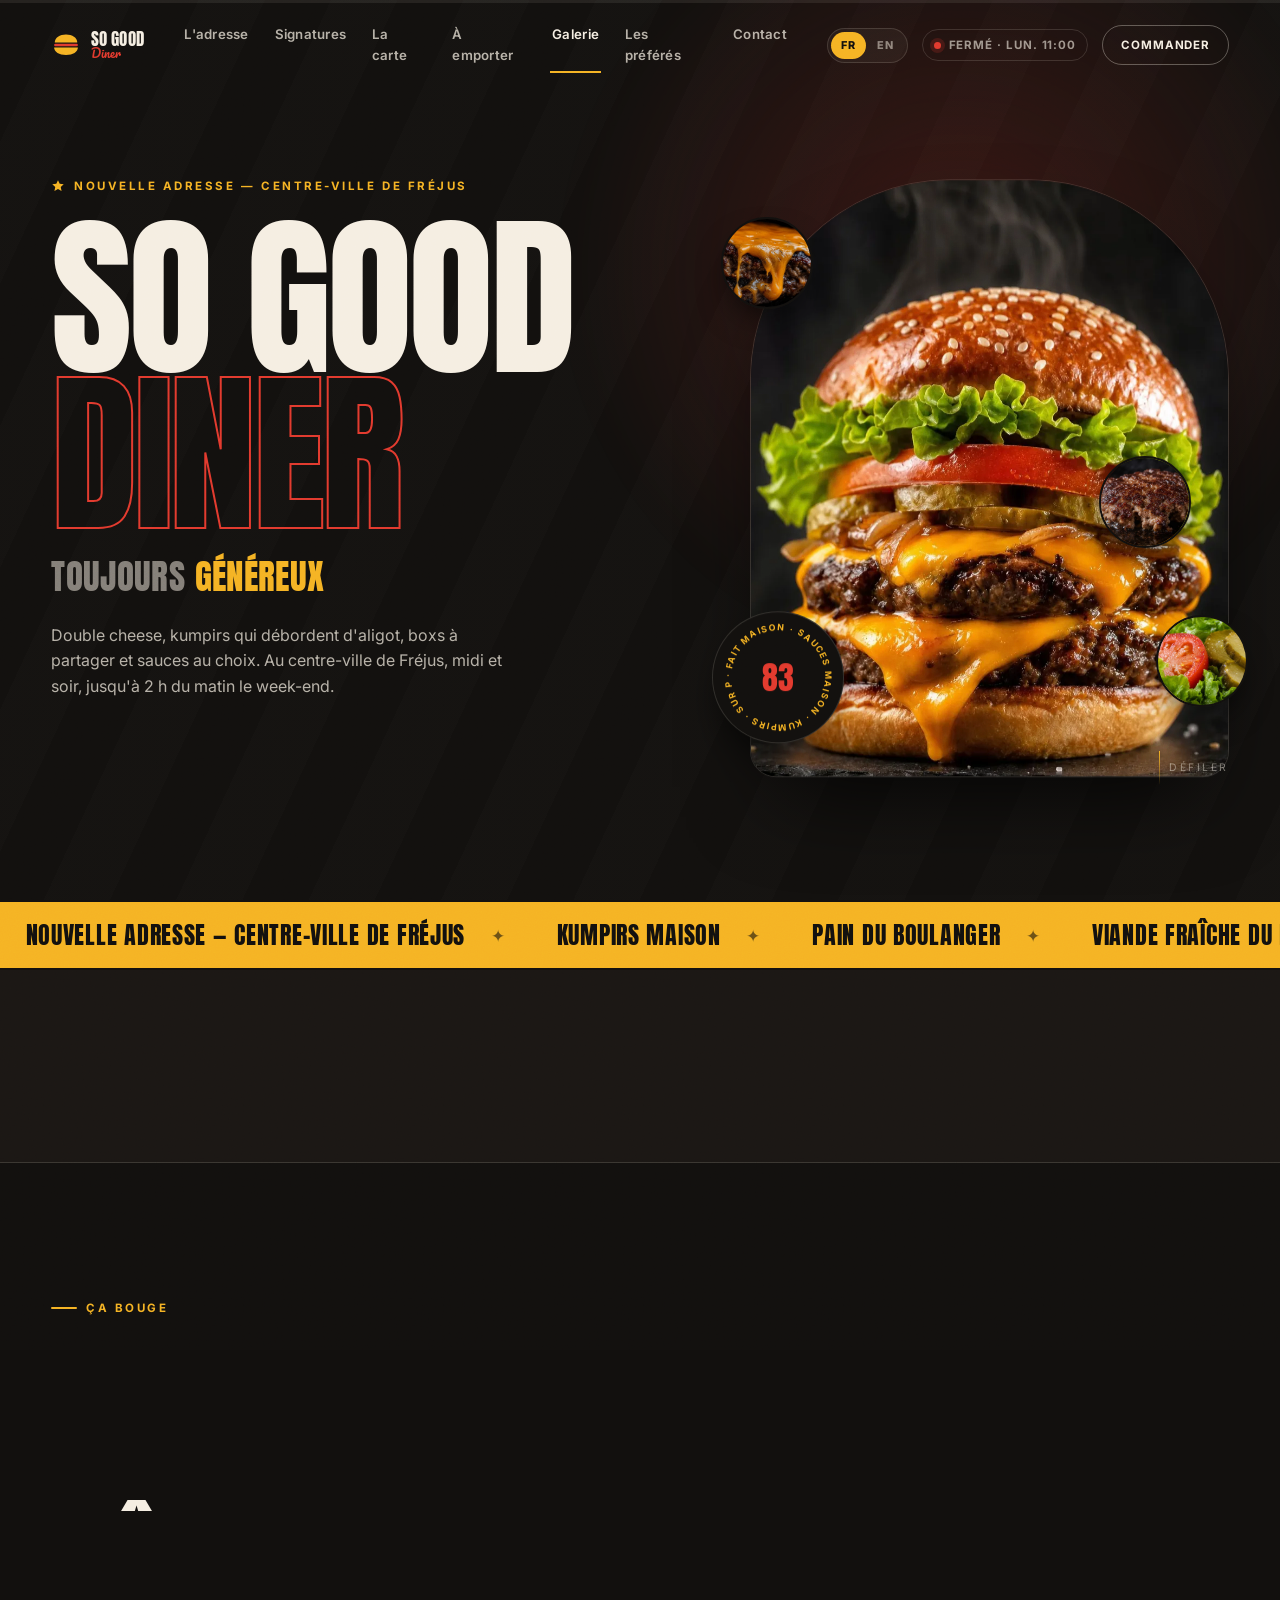
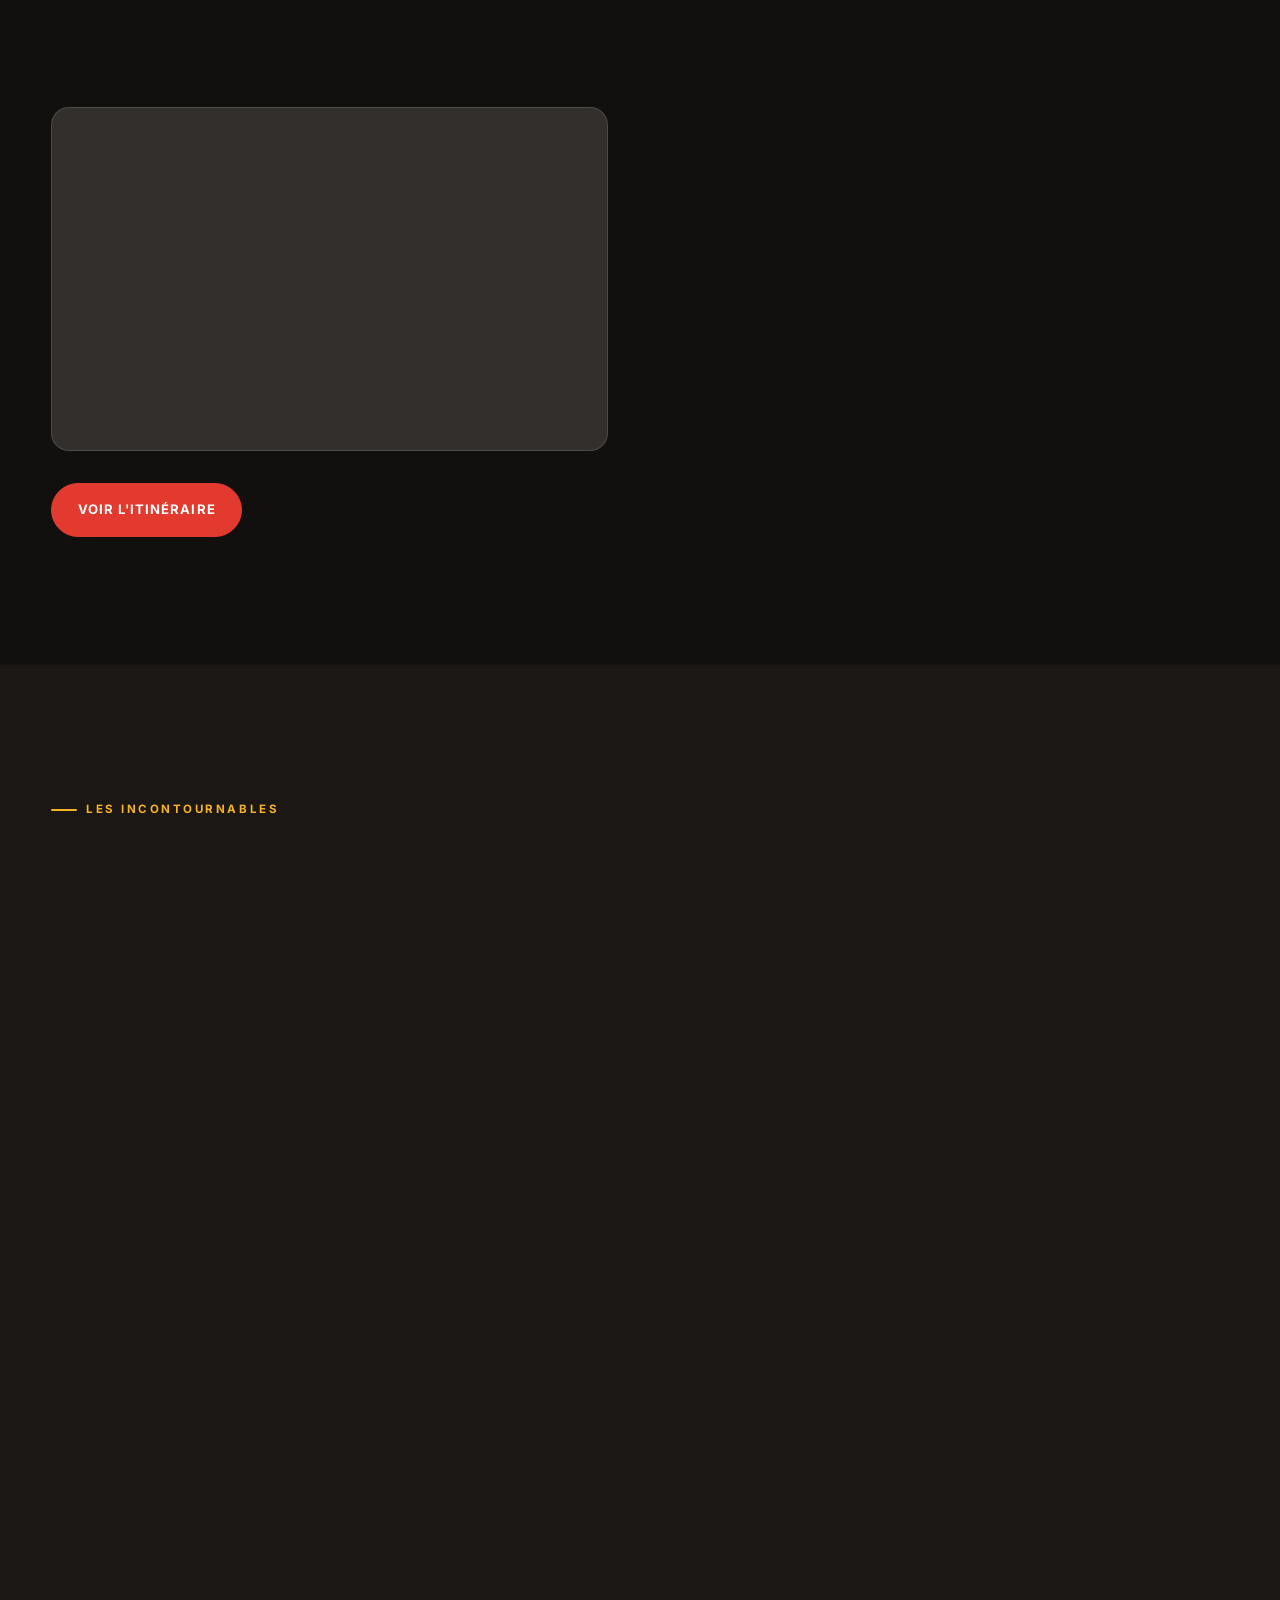
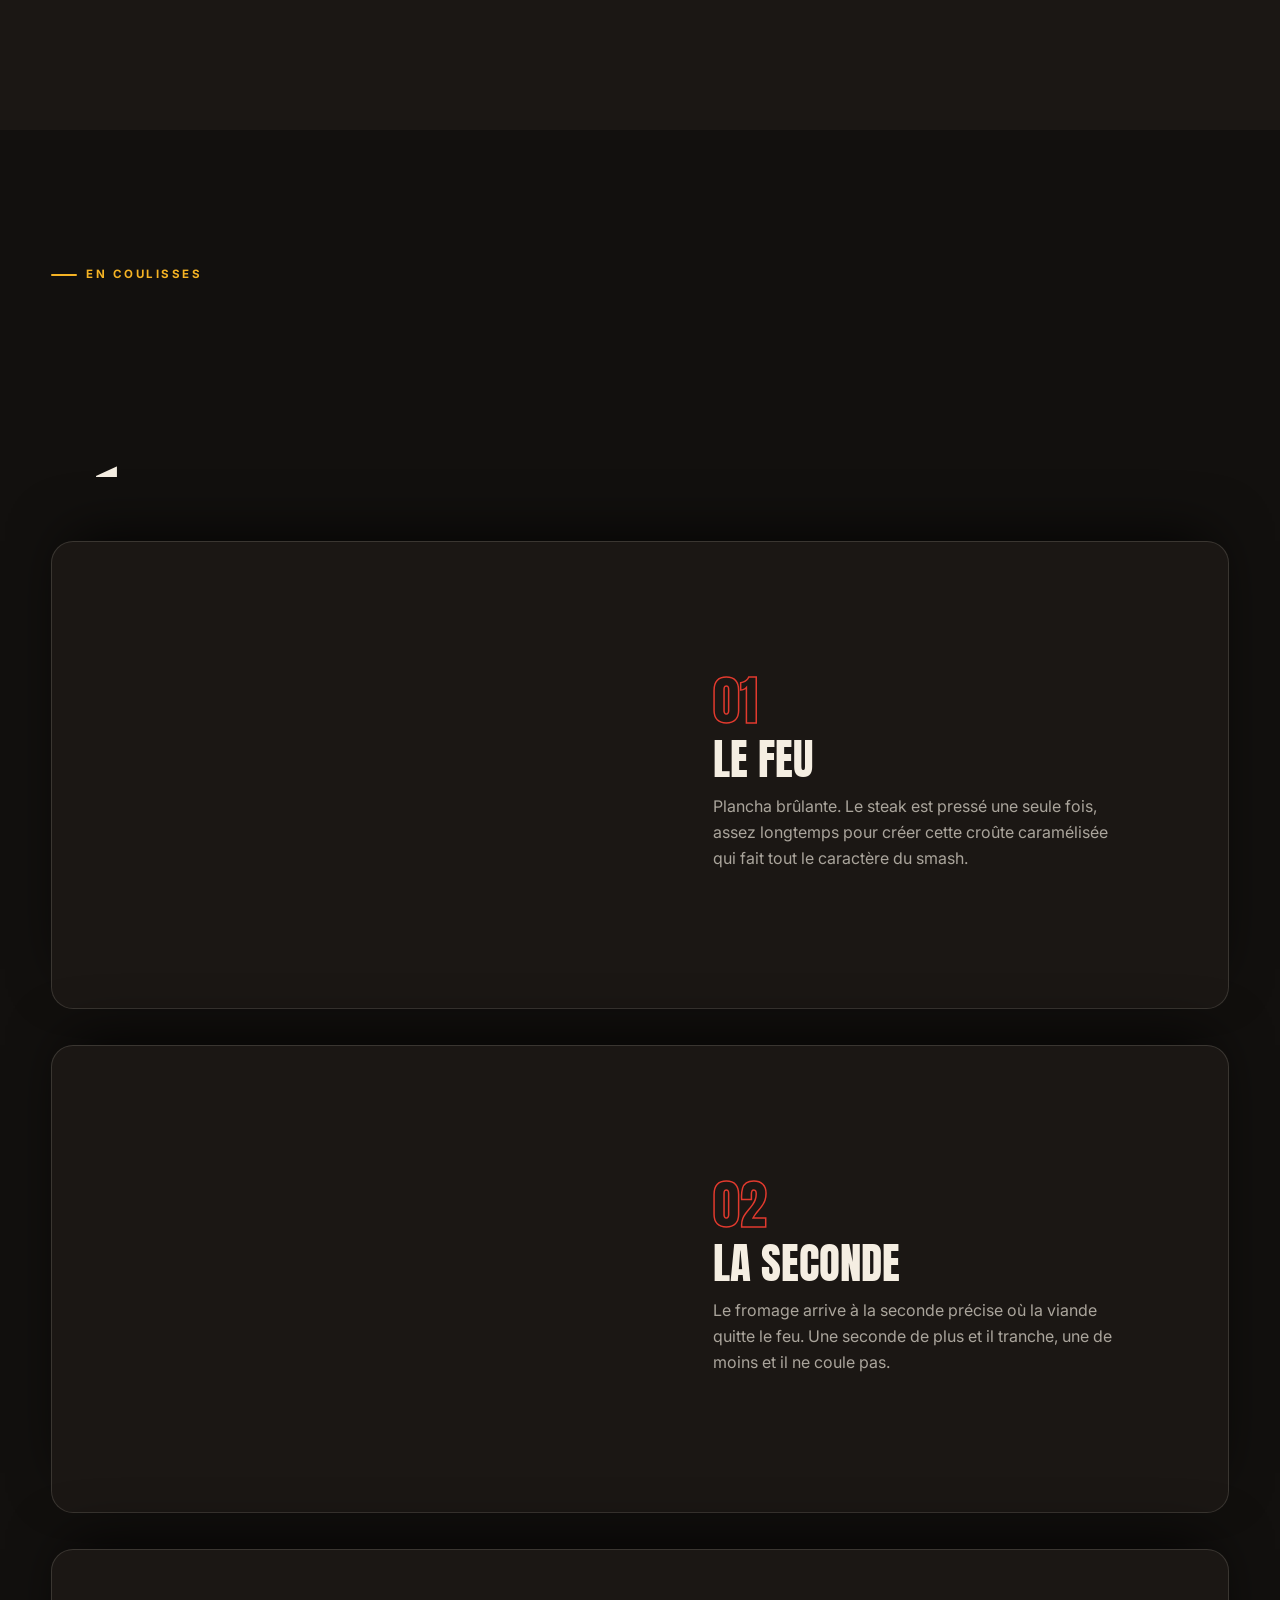
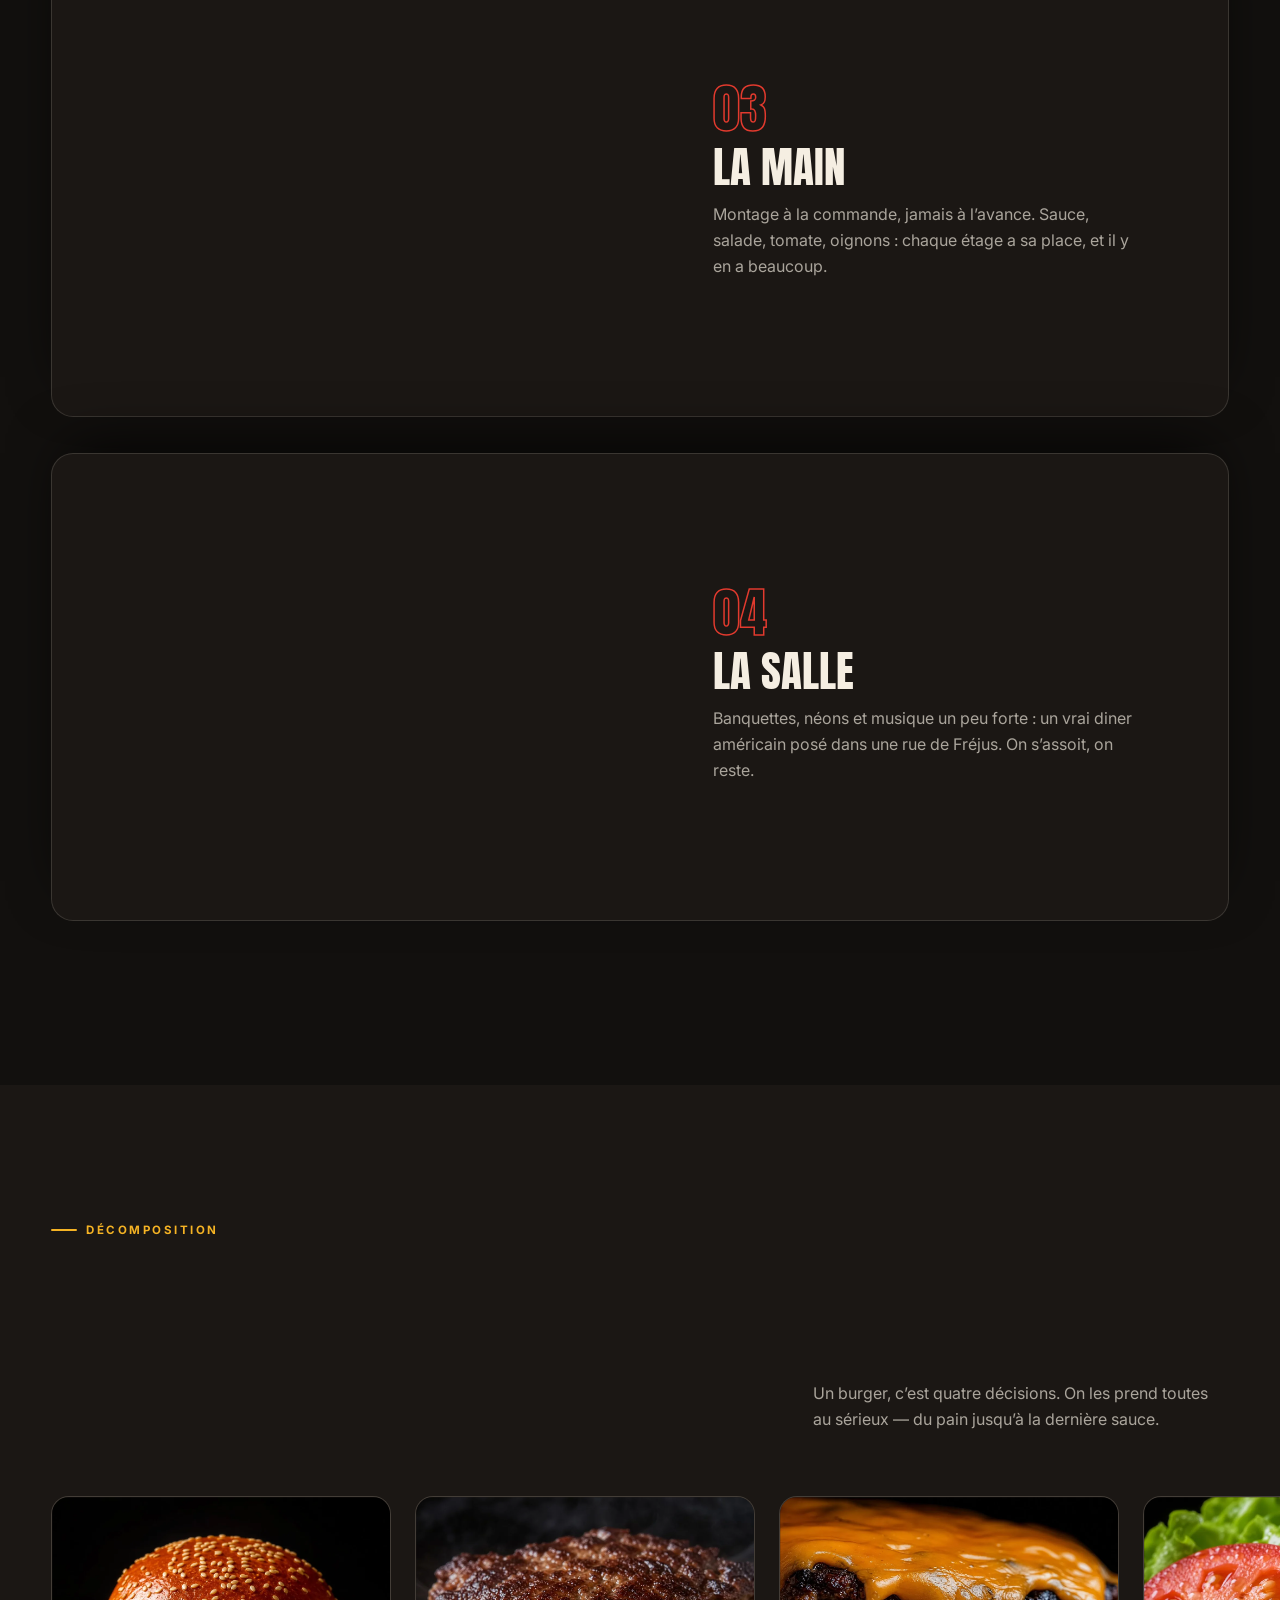
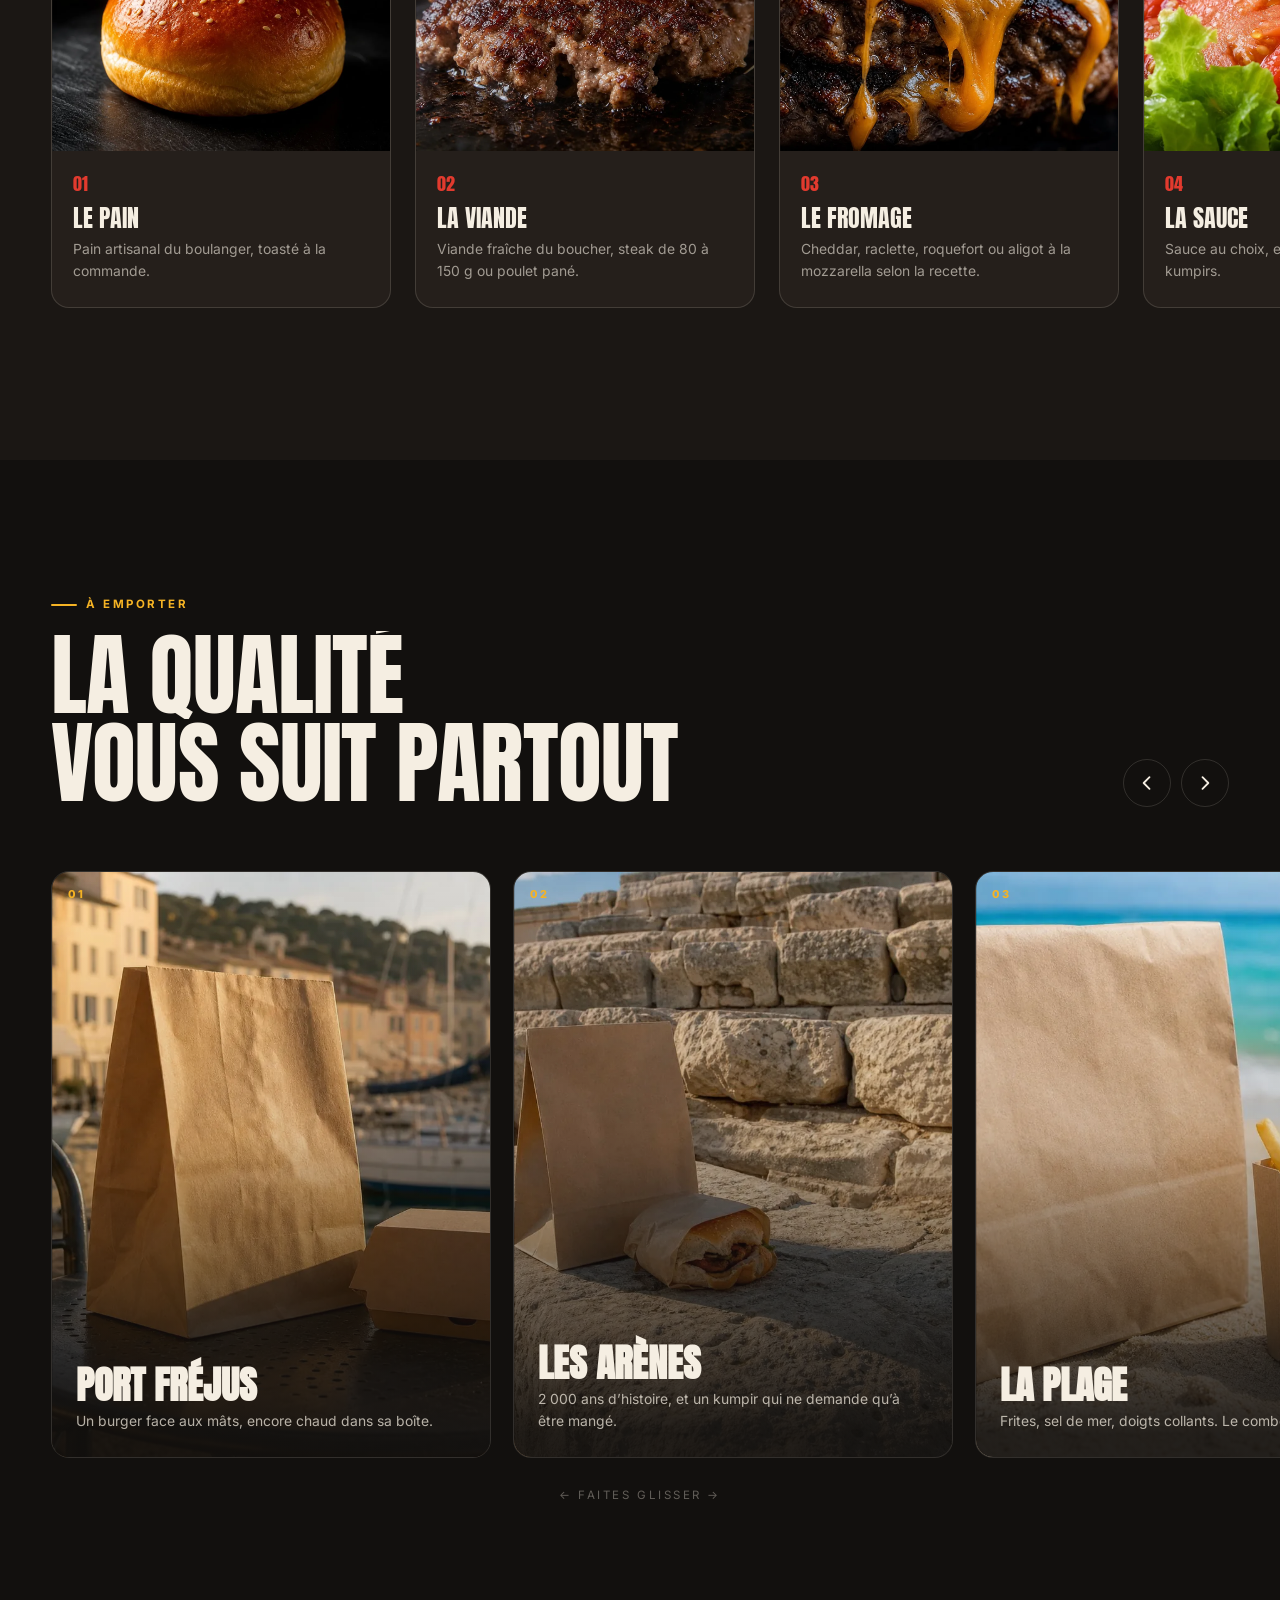
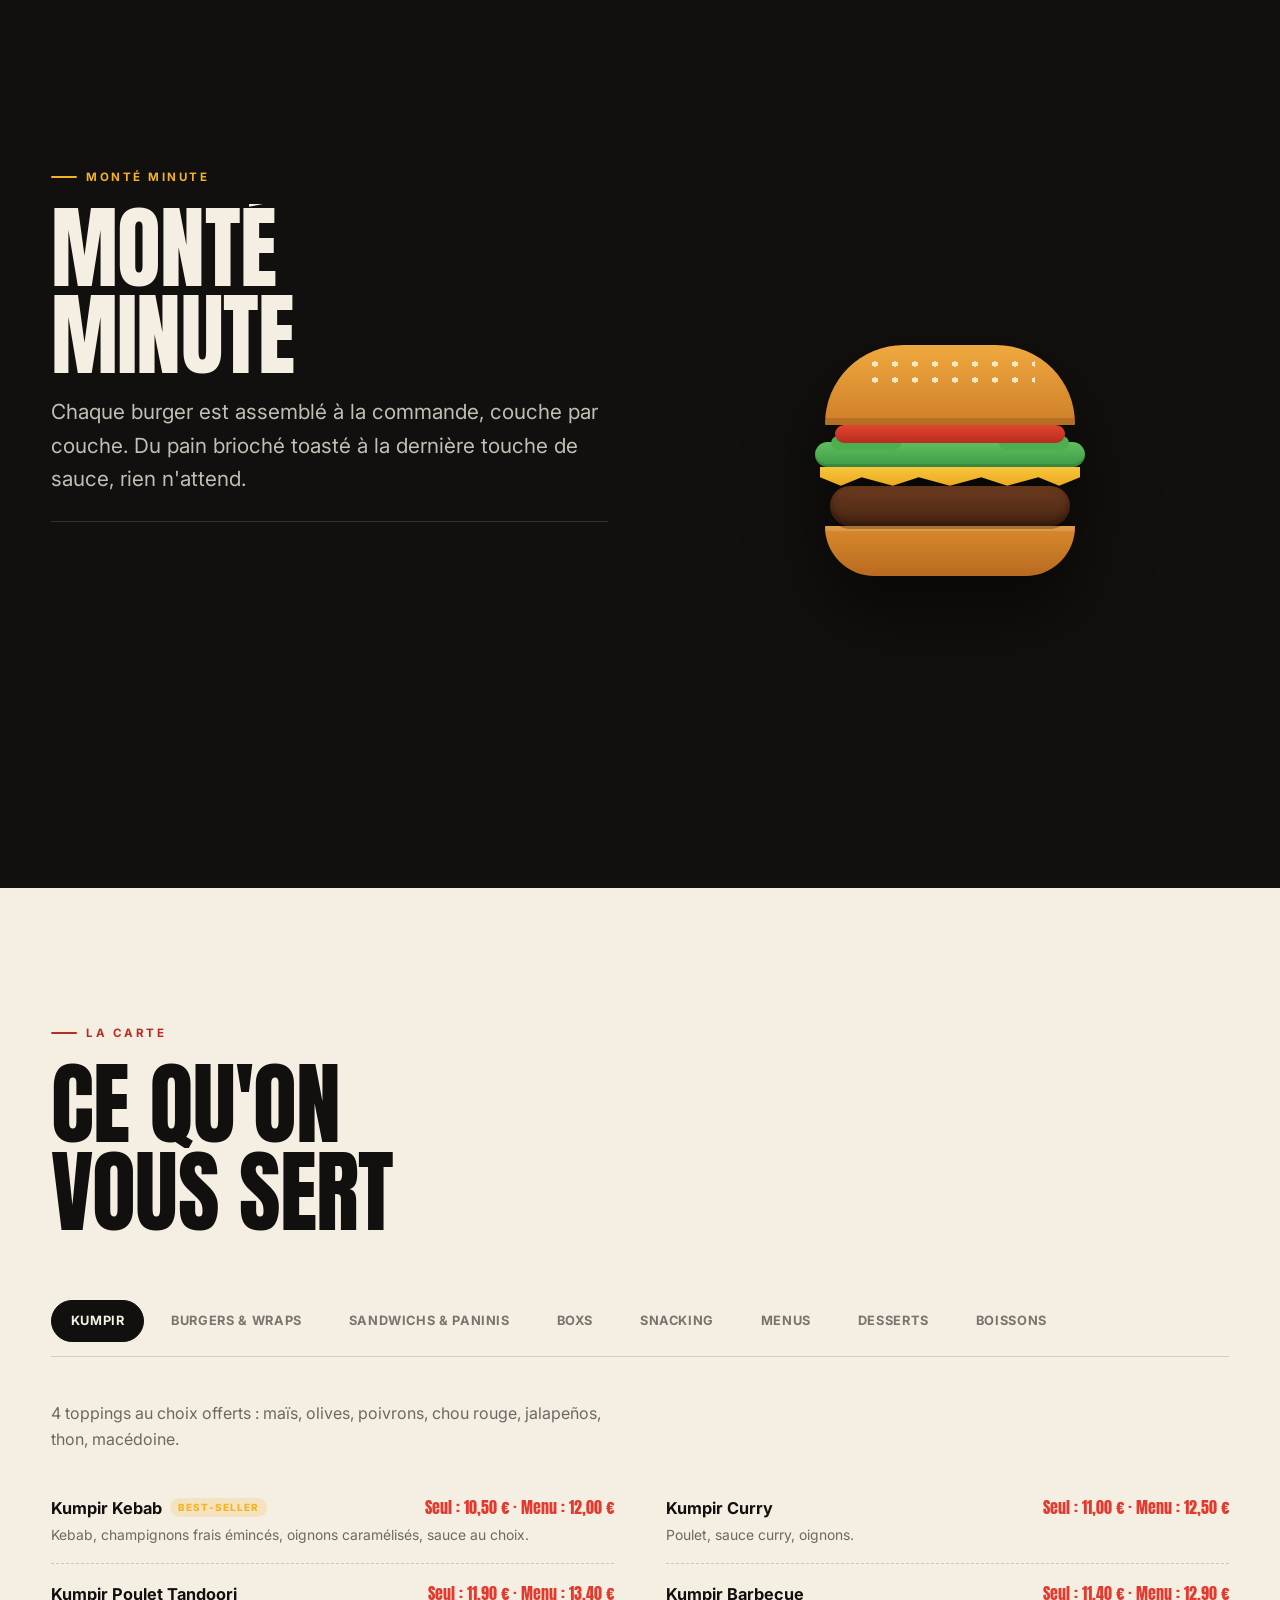
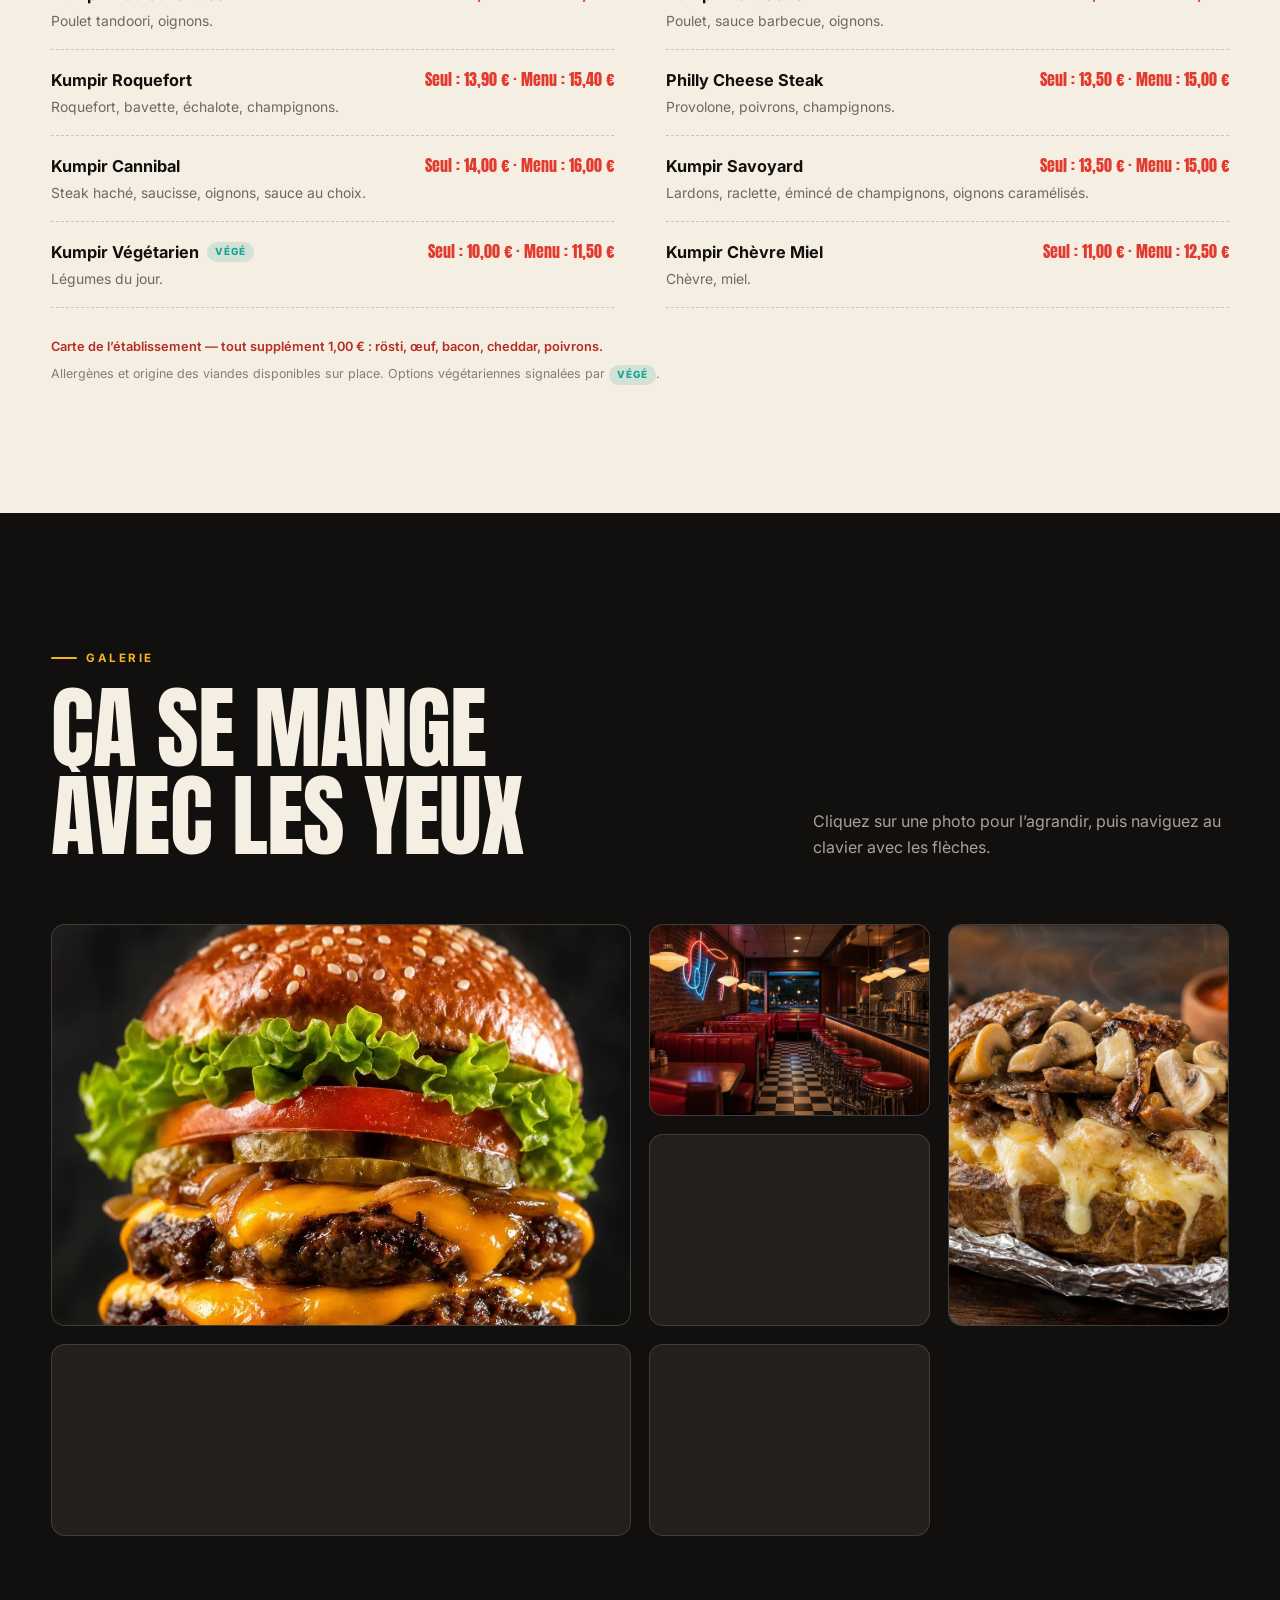
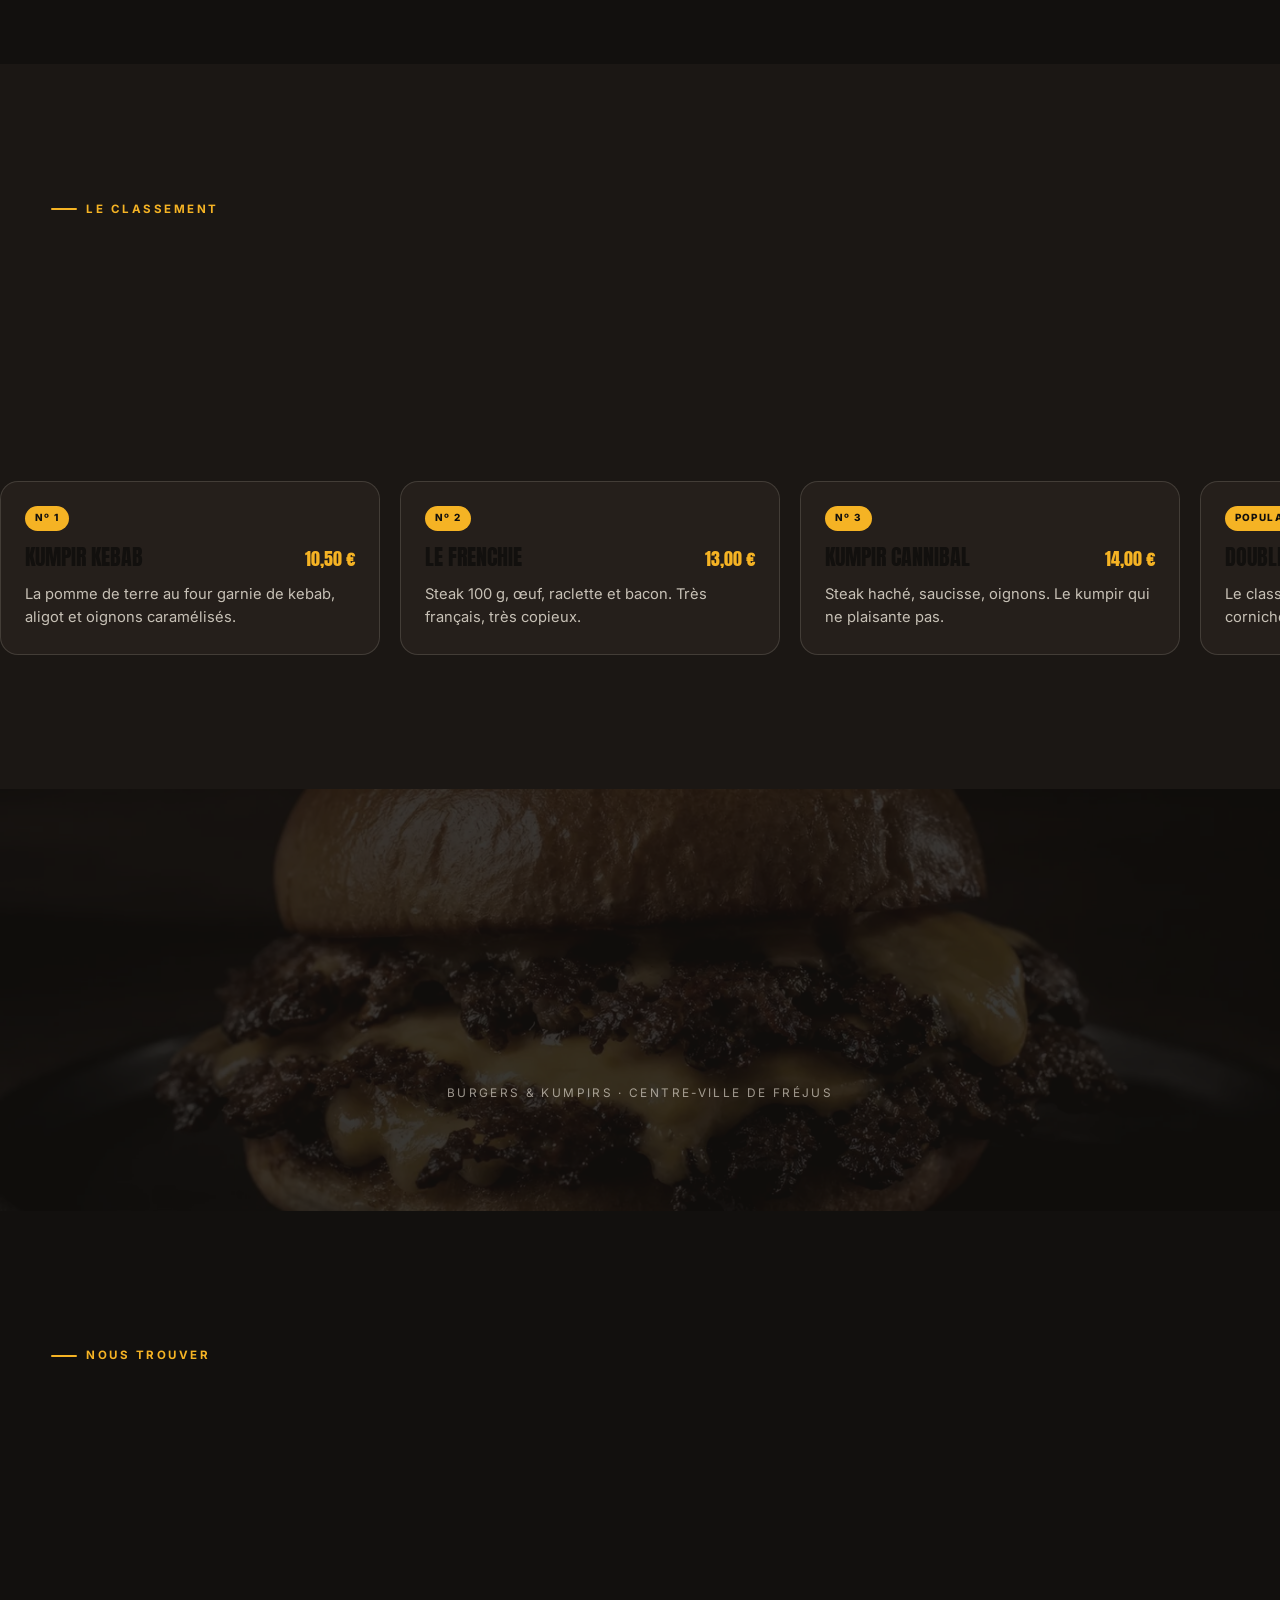
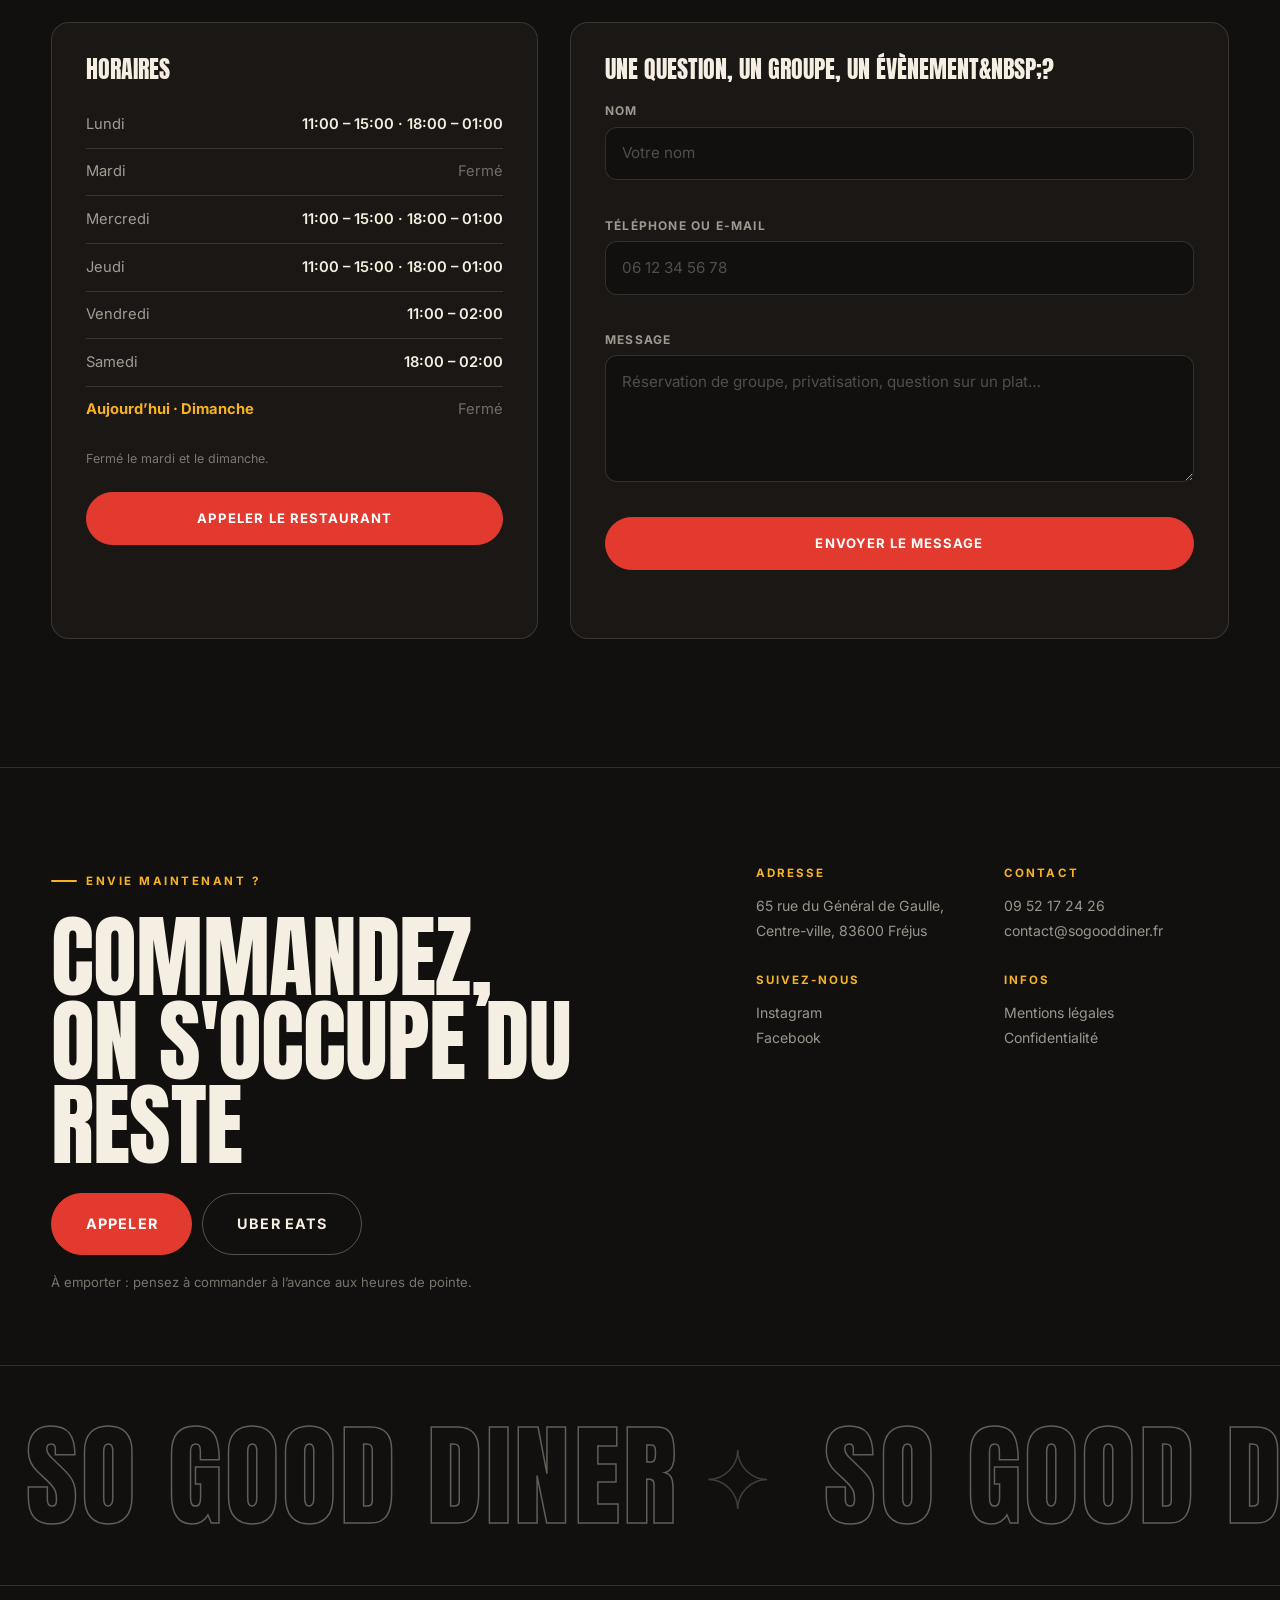
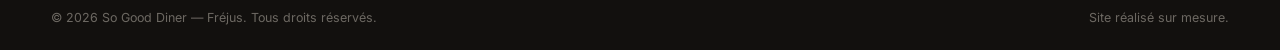
==== commit bb6781c2: "V3 — couche cinématique : plus d'animations et de créativité Inspiré de l'esprit cravburgers.shop (p" ====
--- a/index.html
+++ b/index.html
@@ -22,7 +22,7 @@
 <link rel="preconnect" href="https://fonts.googleapis.com">
 <link rel="preconnect" href="https://fonts.gstatic.com" crossorigin>
 <link href="https://fonts.googleapis.com/css2?family=Anton&family=Inter:wght@400;500;600;700;800&family=Pacifico&display=swap" rel="stylesheet">
-<link rel="stylesheet" href="assets/css/styles.css?v=2">
+<link rel="stylesheet" href="assets/css/styles.css?v=3">
 
 <!-- Données structurées : adresse vérifiée, téléphone à compléter -->
 <script type="application/ld+json">
@@ -170,7 +170,13 @@
       </div>
 
       <div class="hero__visual">
+        <div class="hero__float" aria-hidden="true">
+          <span class="float float--1"><img src="assets/img/ing-cheese.webp" alt=""></span>
+          <span class="float float--2"><img src="assets/img/ing-fresh.webp" alt=""></span>
+          <span class="float float--3"><img src="assets/img/ing-patty.webp" alt=""></span>
+        </div>
         <div class="hero__frame parallax" data-speed="0.06">
+          <div class="steam" aria-hidden="true"><i></i><i></i><i></i></div>
           <div class="hero__imgwrap">
             <img src="assets/img/hero-burger.webp" alt="Burger maison So Good Diner" width="900" height="1100" fetchpriority="high">
           </div>
@@ -355,6 +361,39 @@
     <div class="wrap"><p class="emporter__hint" data-i18n="emporter.hint">← Faites glisser →</p></div>
   </section>
 
+  <!-- ================= ANATOMIE (le burger se monte) ================= -->
+  <section class="anatomie section" id="anatomie">
+    <div class="wrap">
+      <div class="anatomie__grid">
+        <div class="anatomie__copy">
+          <p class="eyebrow"><i></i><span data-i18n="anatomie.eyebrow">Monté minute</span></p>
+          <h2 class="h-display reveal-mask">
+            <span class="ml-src" data-i18n="anatomie.titre1">Monté</span>
+            <span class="ml-src" data-i18n="anatomie.titre2">minute</span>
+          </h2>
+          <p class="lead reveal" data-i18n="anatomie.lead"></p>
+          <ul class="anatomie__legend">
+            <li style="--i:0"><span class="dot" style="background:#EFA93F"></span><span data-i18n="anatomie.l1"></span></li>
+            <li style="--i:1"><span class="dot" style="background:#6B3A1E"></span><span data-i18n="anatomie.l2"></span></li>
+            <li style="--i:2"><span class="dot" style="background:#F8C63C"></span><span data-i18n="anatomie.l3"></span></li>
+            <li style="--i:3"><span class="dot" style="background:#5FBF5F"></span><span data-i18n="anatomie.l4"></span></li>
+            <li style="--i:4"><span class="dot" style="background:#E2452E"></span><span data-i18n="anatomie.l5"></span></li>
+          </ul>
+        </div>
+        <div class="burger-stage">
+          <div class="burger" data-animate aria-hidden="true">
+            <div class="burger__layer burger__bun--bottom" style="--i:0"></div>
+            <div class="burger__layer burger__patty" style="--i:1"></div>
+            <div class="burger__layer burger__cheese" style="--i:2"></div>
+            <div class="burger__layer burger__fresh" style="--i:3"></div>
+            <div class="burger__layer burger__tomate" style="--i:4"></div>
+            <div class="burger__layer burger__bun--top" style="--i:5"></div>
+          </div>
+        </div>
+      </div>
+    </div>
+  </section>
+
   <!-- ================= LA CARTE ================= -->
   <section class="carte section section--paper" id="carte">
     <div class="wrap">
@@ -407,6 +446,15 @@
     </div>
     <div class="ticker ticker--avis">
       <div class="ticker__track" id="favoris-track" data-marquee data-speed="55"></div>
+    </div>
+  </section>
+
+  <!-- ================= STATEMENT (typo qui respire au scroll) ================= -->
+  <section class="statement" id="statement" aria-hidden="true">
+    <div class="statement__bg parallax" data-speed="0.08"><img src="assets/img/dish-smash.webp" alt=""></div>
+    <div class="wrap">
+      <p class="statement__word">So Good <b>Diner</b></p>
+      <p class="statement__sub" data-i18n="statement.sub"></p>
     </div>
   </section>
 
@@ -520,8 +568,8 @@
   <button class="lightbox__nav lightbox__nav--next" id="lb-next" data-i18n-attr="aria-label:lb.next" aria-label="Photo suivante"><svg viewBox="0 0 24 24" aria-hidden="true"><path d="M9 5l7 7-7 7"/></svg></button>
 </div>
 
-<script src="assets/js/i18n.js?v=2"></script>
-<script src="assets/js/content.js?v=2"></script>
-<script src="assets/js/main.js?v=2"></script>
+<script src="assets/js/i18n.js?v=3"></script>
+<script src="assets/js/content.js?v=3"></script>
+<script src="assets/js/main.js?v=3"></script>
 </body>
 </html>
--- a/assets/css/styles.css
+++ b/assets/css/styles.css
@@ -668,6 +668,129 @@
 .review__prix{font-family:var(--display);font-size:1.15rem;color:var(--cheddar);white-space:nowrap}
 .review .review__txt{margin-top:-.2rem}
 
+/* ============================================================================
+   V3 — CINÉMATIQUE : révélations d'images, burger qui se monte, héros vivant,
+   projecteur de curseur, brillance des boutons. Tout respecte reduced-motion.
+   ========================================================================== */
+
+/* --- Révélation « essuie-glace » des images au scroll --- */
+.sig__media img,.couche__media img,.emp img,.gal img,.stack__media img{
+  clip-path:inset(0 0 100% 0);
+  transition:clip-path 1.05s var(--ease),transform .9s var(--ease),filter .6s;
+}
+.sig__media.img-in img,.couche__media.img-in img,.emp.img-in img,.gal.img-in img,.stack__media.img-in img{
+  clip-path:inset(0 0 -2% 0);
+}
+.hero__imgwrap img{clip-path:inset(0 0 100% 0)}
+.is-ready .hero__imgwrap img{clip-path:inset(0 0 -2% 0);transition:clip-path 1.3s .35s var(--ease)}
+
+/* --- Projecteur qui suit le curseur (halo doux) --- */
+.spotlight{
+  position:fixed;top:0;left:0;width:520px;height:520px;margin:-260px 0 0 -260px;
+  z-index:1;pointer-events:none;opacity:0;transition:opacity .5s;
+  background:radial-gradient(circle,rgba(245,179,36,.13),transparent 62%);
+  mix-blend-mode:screen;will-change:transform;
+}
+.spotlight.is-on{opacity:1}
+@media (hover:none),(pointer:coarse){.spotlight{display:none}}
+
+/* --- Brillance balayée sur les boutons --- */
+.btn::after{
+  content:"";position:absolute;top:0;left:-120%;width:60%;height:100%;z-index:1;
+  background:linear-gradient(100deg,transparent,rgba(255,255,255,.5),transparent);
+  transform:skewX(-18deg);transition:left .7s var(--ease);pointer-events:none;
+}
+.btn:hover::after{left:150%}
+
+/* --- Héros vivant : médaillons flottants + vapeur --- */
+.hero__float{position:absolute;inset:0;pointer-events:none;z-index:3}
+.float{
+  position:absolute;width:clamp(56px,8vw,92px);aspect-ratio:1;border-radius:50%;
+  overflow:hidden;border:2px solid var(--ink);
+  box-shadow:0 16px 34px -12px rgba(0,0,0,.85);
+  transform:translate3d(calc(var(--mx,0)*var(--dx,1)),calc(var(--my,0)*var(--dy,1)),0);
+  transition:transform .6s var(--ease);
+}
+.float img{width:100%;height:100%;object-fit:cover}
+.float--1{top:6%;left:-6%;--dx:14px;--dy:10px;animation:bob 7s ease-in-out infinite}
+.float--2{bottom:12%;right:-4%;--dx:-16px;--dy:-12px;animation:bob 8.5s ease-in-out .6s infinite}
+.float--3{top:46%;right:8%;--dx:10px;--dy:-16px;animation:bob 9.5s ease-in-out 1.2s infinite}
+@keyframes bob{50%{translate:0 -14px}}
+.steam{position:absolute;top:-6px;left:50%;transform:translateX(-50%);display:flex;gap:14px;z-index:4;pointer-events:none}
+.steam i{
+  display:block;width:7px;height:46px;border-radius:99px;opacity:0;
+  background:linear-gradient(to top,rgba(245,238,226,.5),transparent);
+  filter:blur(3px);animation:steam 4.2s ease-in-out infinite;
+}
+.steam i:nth-child(2){animation-delay:.7s;height:58px}
+.steam i:nth-child(3){animation-delay:1.4s}
+@keyframes steam{
+  0%{opacity:0;transform:translateY(10px) scaleY(.6)}
+  25%{opacity:.55}
+  60%{opacity:.25;transform:translateY(-26px) scaleY(1.1) translateX(6px)}
+  100%{opacity:0;transform:translateY(-46px) scaleY(1.2) translateX(-4px)}
+}
+
+/* --- SECTION ANATOMIE : le burger se monte couche par couche --- */
+.anatomie{background:var(--ink);overflow:hidden}
+.anatomie__grid{
+  display:grid;grid-template-columns:minmax(0,1fr) minmax(0,1fr);
+  gap:clamp(28px,5vw,72px);align-items:center;
+}
+.anatomie__copy .h-display{margin-bottom:1rem}
+.anatomie__copy .lead{margin-bottom:1.6rem}
+.anatomie__legend{display:grid;gap:.1rem;margin-top:1.4rem;border-top:1px solid var(--line-l)}
+.anatomie__legend li{
+  display:flex;align-items:center;gap:.8rem;padding:.7rem 0;
+  border-bottom:1px solid var(--line-l);font-size:.9rem;color:rgba(245,238,226,.7);
+  opacity:0;transform:translateX(-14px);
+}
+.anatomie.is-in .anatomie__legend li{animation:legendIn .6s var(--ease) forwards;animation-delay:calc(.5s + var(--i)*.12s)}
+@keyframes legendIn{to{opacity:1;transform:none}}
+.anatomie__legend .dot{width:12px;height:12px;border-radius:50%;flex:none;box-shadow:0 0 0 3px rgba(245,238,226,.06)}
+
+.burger-stage{position:relative;display:grid;place-items:center;min-height:clamp(300px,46vh,440px)}
+.burger{
+  --w:clamp(170px,30vw,250px);
+  position:relative;width:var(--w);display:flex;flex-direction:column-reverse;align-items:center;
+  filter:drop-shadow(0 34px 36px rgba(0,0,0,.55));
+}
+.burger__layer{position:relative;width:100%;opacity:0;transform:translateY(-58px) scale(.86)}
+.burger.is-in .burger__layer{animation:layerDrop .85s var(--ease) forwards;animation-delay:calc(var(--i)*.13s)}
+@keyframes layerDrop{
+  0%{opacity:0;transform:translateY(-64px) scale(.84) rotate(-4deg)}
+  62%{opacity:1;transform:translateY(7px) scale(1.04) rotate(1.5deg)}
+  100%{opacity:1;transform:translateY(0) scale(1) rotate(0)}
+}
+.burger__bun--bottom{height:calc(var(--w)*.2);border-radius:14px 14px 999px 999px;background:linear-gradient(#D98A2B,#B96A20);box-shadow:inset 0 5px 0 rgba(255,255,255,.14)}
+.burger__patty{height:calc(var(--w)*.16);width:96%;border-radius:999px;background:linear-gradient(#6B3A1E,#4A2612);box-shadow:inset 0 -4px 8px rgba(0,0,0,.4),0 3px 0 rgba(0,0,0,.25)}
+.burger__cheese{height:calc(var(--w)*.075);width:104%;background:linear-gradient(#F8C63C,#EBA91F);clip-path:polygon(0 0,100% 0,100% 55%,92% 100%,84% 55%,72% 100%,62% 55%,50% 100%,38% 55%,28% 100%,16% 55%,8% 100%,0 55%)}
+.burger__fresh{height:calc(var(--w)*.1);width:108%;border-radius:999px;background:linear-gradient(#5FBF5F,#3E9A46);box-shadow:inset 0 -3px 0 rgba(0,0,0,.12)}
+.burger__fresh::before,.burger__fresh::after{content:"";position:absolute;top:-6px;width:26%;height:14px;border-radius:999px;background:#4CAF50}
+.burger__fresh::before{left:6%}
+.burger__fresh::after{right:6%}
+.burger__tomate{height:calc(var(--w)*.07);width:92%;border-radius:999px;background:linear-gradient(#E2452E,#B82C22)}
+.burger__bun--top{height:calc(var(--w)*.32);border-radius:999px 999px 16px 16px;background:linear-gradient(#EFA93F,#CE7E28);box-shadow:inset 0 -7px 0 rgba(0,0,0,.12)}
+.burger__bun--top::before{
+  content:"";position:absolute;inset:14% 16% 40%;
+  background-image:radial-gradient(#FFF6DF 22%,transparent 24%);
+  background-size:20px 16px;opacity:.85;
+}
+.burger:hover .burger__layer{animation-play-state:paused}
+
+/* --- Bande « statement » plein cadre qui respire au scroll --- */
+.statement{position:relative;overflow:hidden;background:var(--ink);padding-block:clamp(60px,12vh,140px);text-align:center}
+.statement__bg{position:absolute;inset:-12% 0;z-index:0;opacity:.16}
+.statement__bg img{width:100%;height:100%;object-fit:cover;filter:grayscale(.4) contrast(1.1)}
+.statement__word{
+  position:relative;z-index:1;font-family:var(--display);text-transform:uppercase;
+  font-size:clamp(3rem,17vw,13rem);line-height:.82;letter-spacing:-.02em;
+  color:transparent;-webkit-text-stroke:2px rgba(245,238,226,.5);
+  transform:scale(var(--s,1));opacity:var(--o,1);will-change:transform,opacity;
+}
+.statement__word b{color:var(--red);-webkit-text-stroke:0}
+.statement__sub{position:relative;z-index:1;margin-top:1rem;color:rgba(245,238,226,.6);letter-spacing:.2em;text-transform:uppercase;font-size:.74rem}
+
 /* ------------------------------------------------------------- RESPONSIVE */
 @media (max-width:1080px){
   .nav__links{display:none}
@@ -679,6 +802,9 @@
   .hero__scroll{display:none}
   .sig-grid{grid-template-columns:repeat(2,minmax(0,1fr))}
   .adresse__grid,.contact__grid,.footer__top{grid-template-columns:1fr}
+  .anatomie__grid{grid-template-columns:1fr}
+  .burger-stage{order:-1;min-height:auto;padding-block:10px}
+  .float--3{display:none}
   .section-head--split{grid-template-columns:1fr;align-items:start}
   .carte__items{grid-template-columns:1fr}
   .stats__list{grid-template-columns:repeat(2,minmax(0,1fr));row-gap:26px}
@@ -715,6 +841,13 @@
   .hero__title .line__inner,.hero__title .ltr{transform:none;opacity:1}
   .stack__card{position:relative;top:auto}
   .cursor{display:none}
+  /* V3 : tout figer dans l'état final, supprimer le mouvement décoratif */
+  .spotlight,.steam,.hero__float{display:none}
+  .sig__media img,.couche__media img,.emp img,.gal img,.stack__media img,.hero__imgwrap img{clip-path:none}
+  .burger__layer,.anatomie__legend li{opacity:1;transform:none;animation:none}
+  .statement__word{transform:none;opacity:1}
+  .float{animation:none;transform:none}
+  .btn::after{display:none}
 }
 
 @media print{
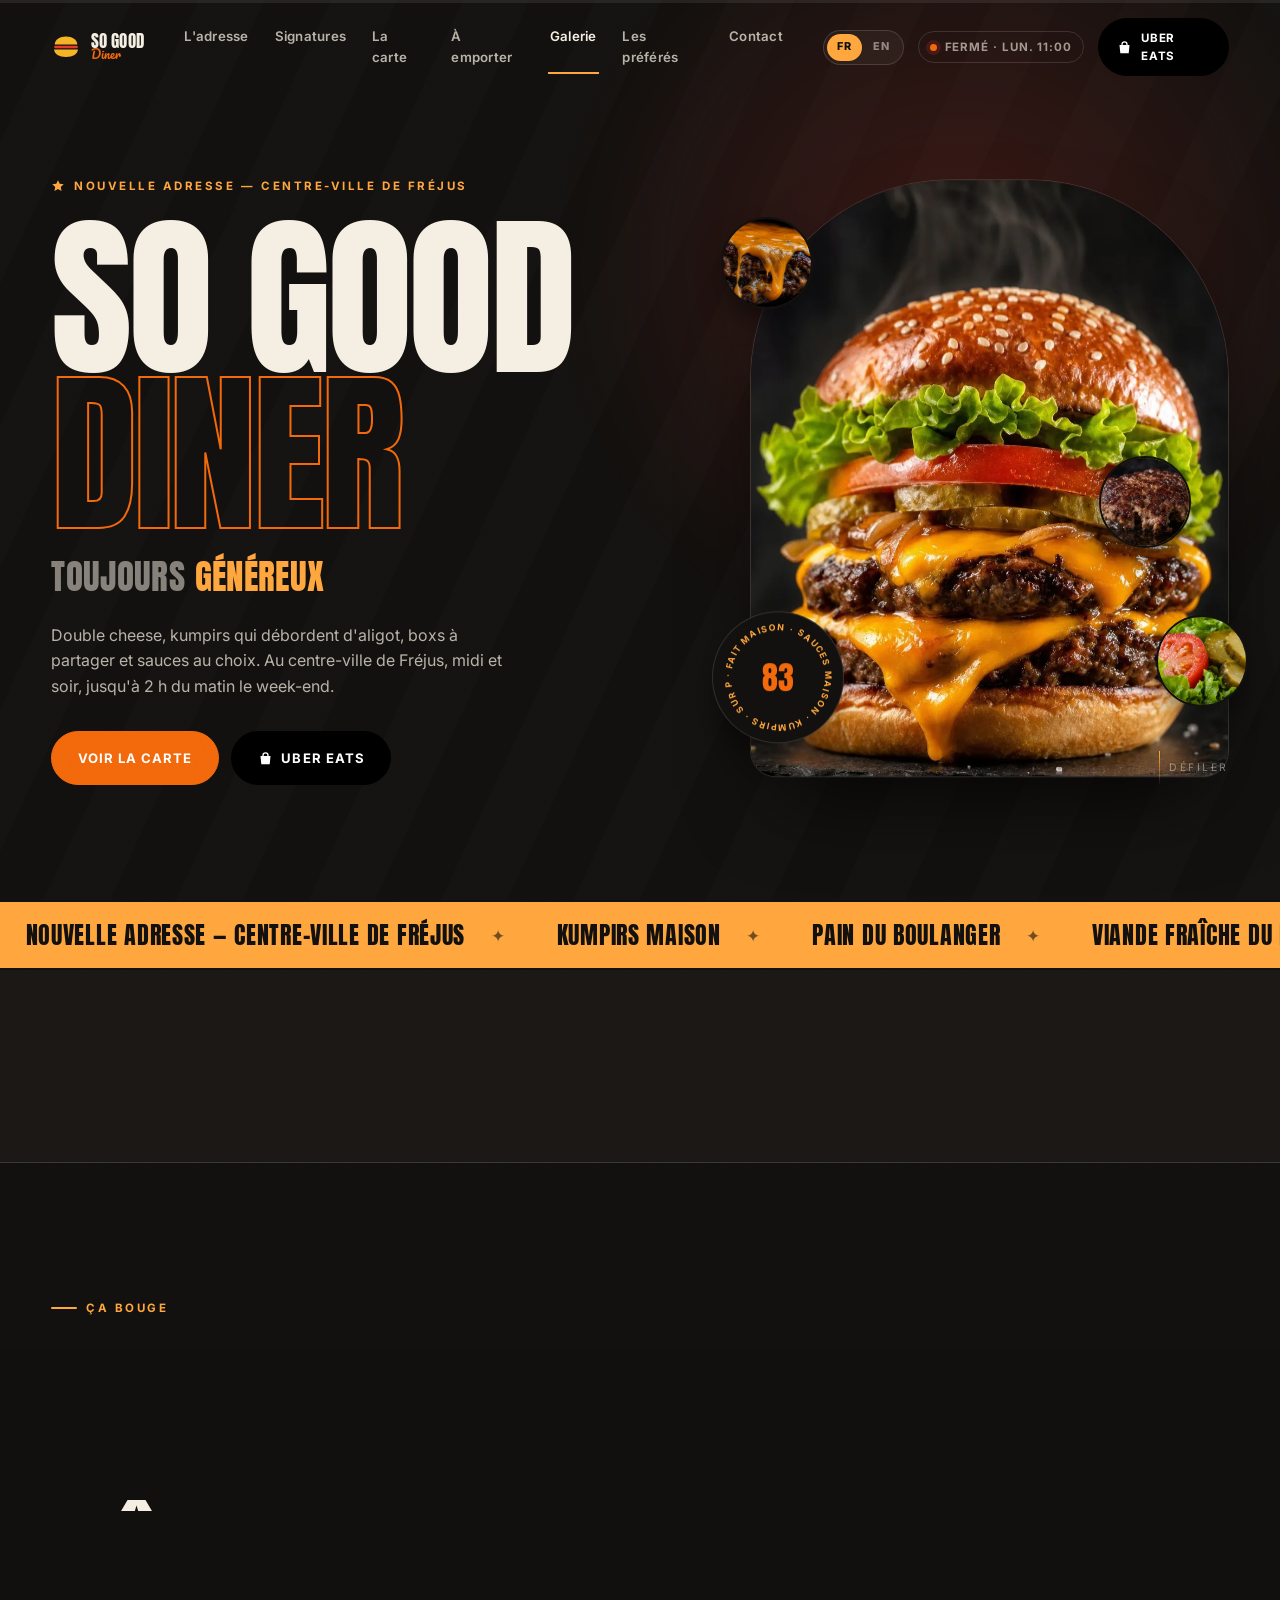
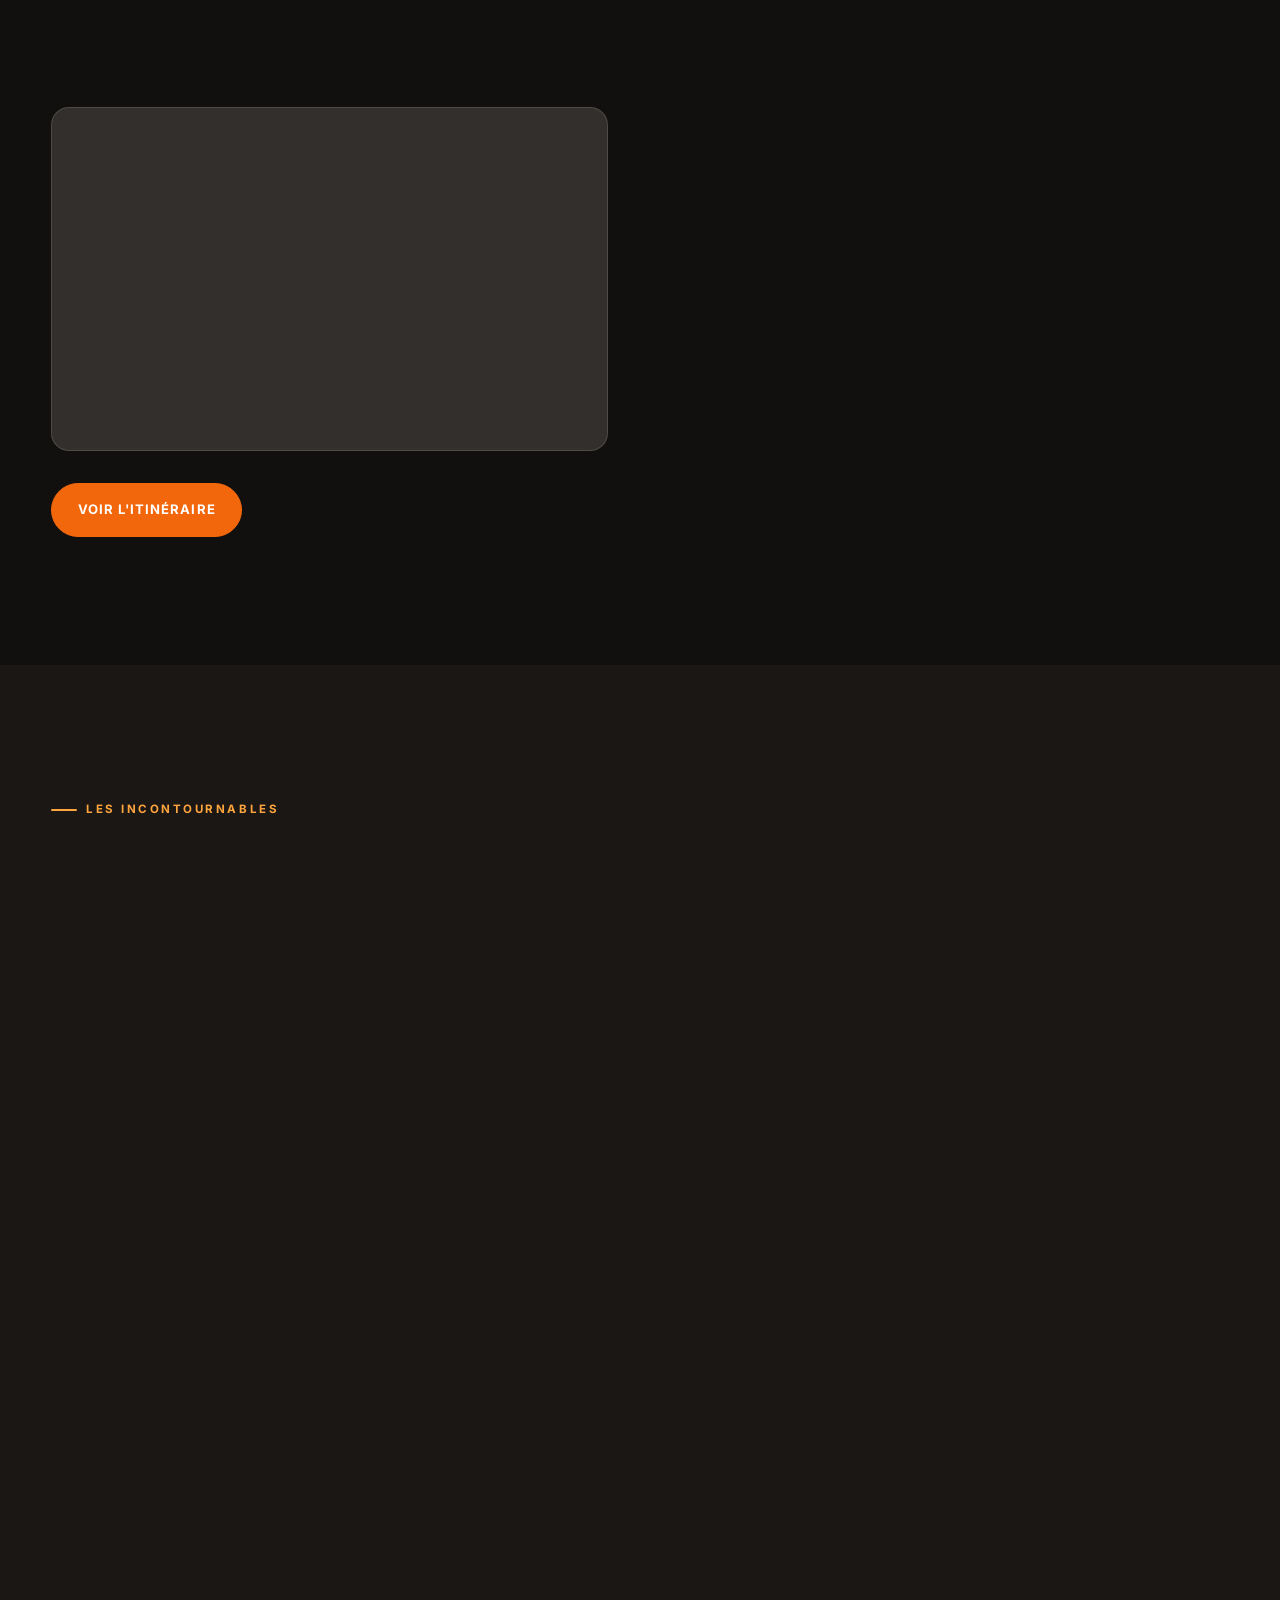
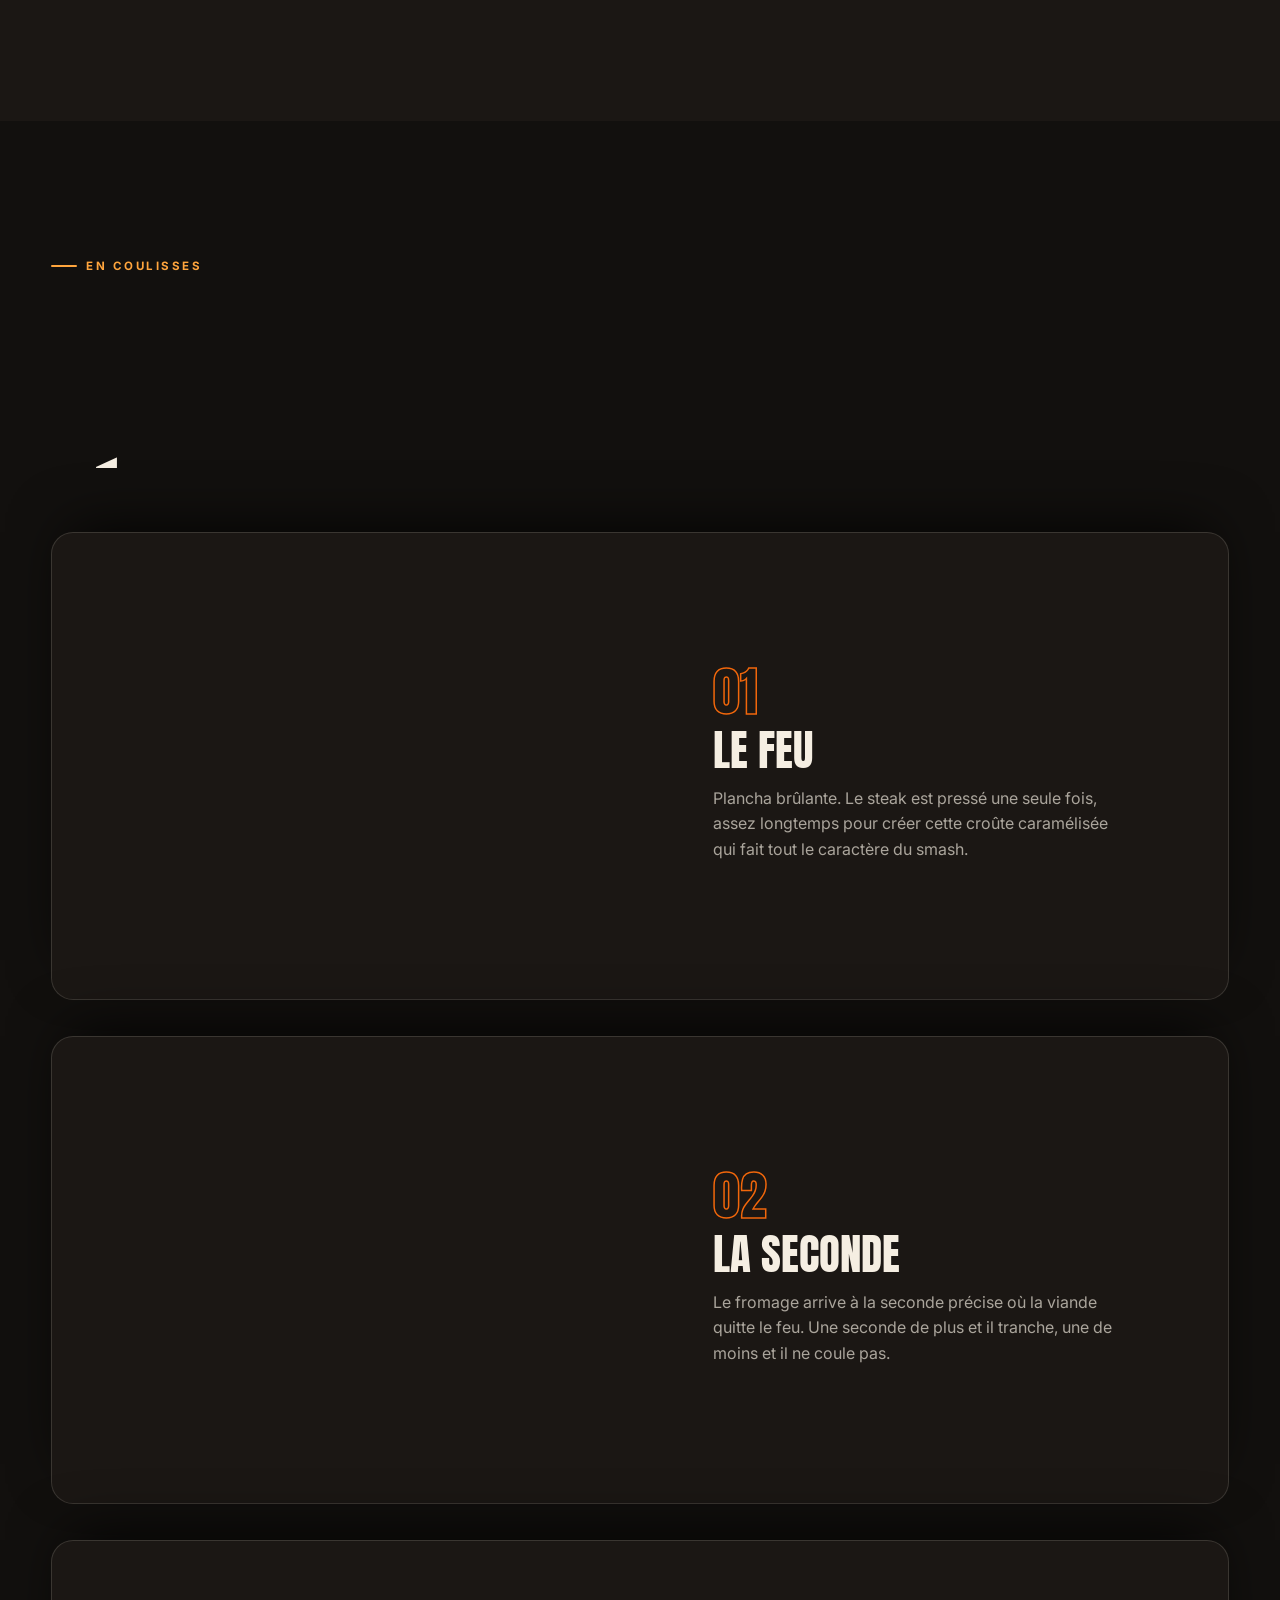
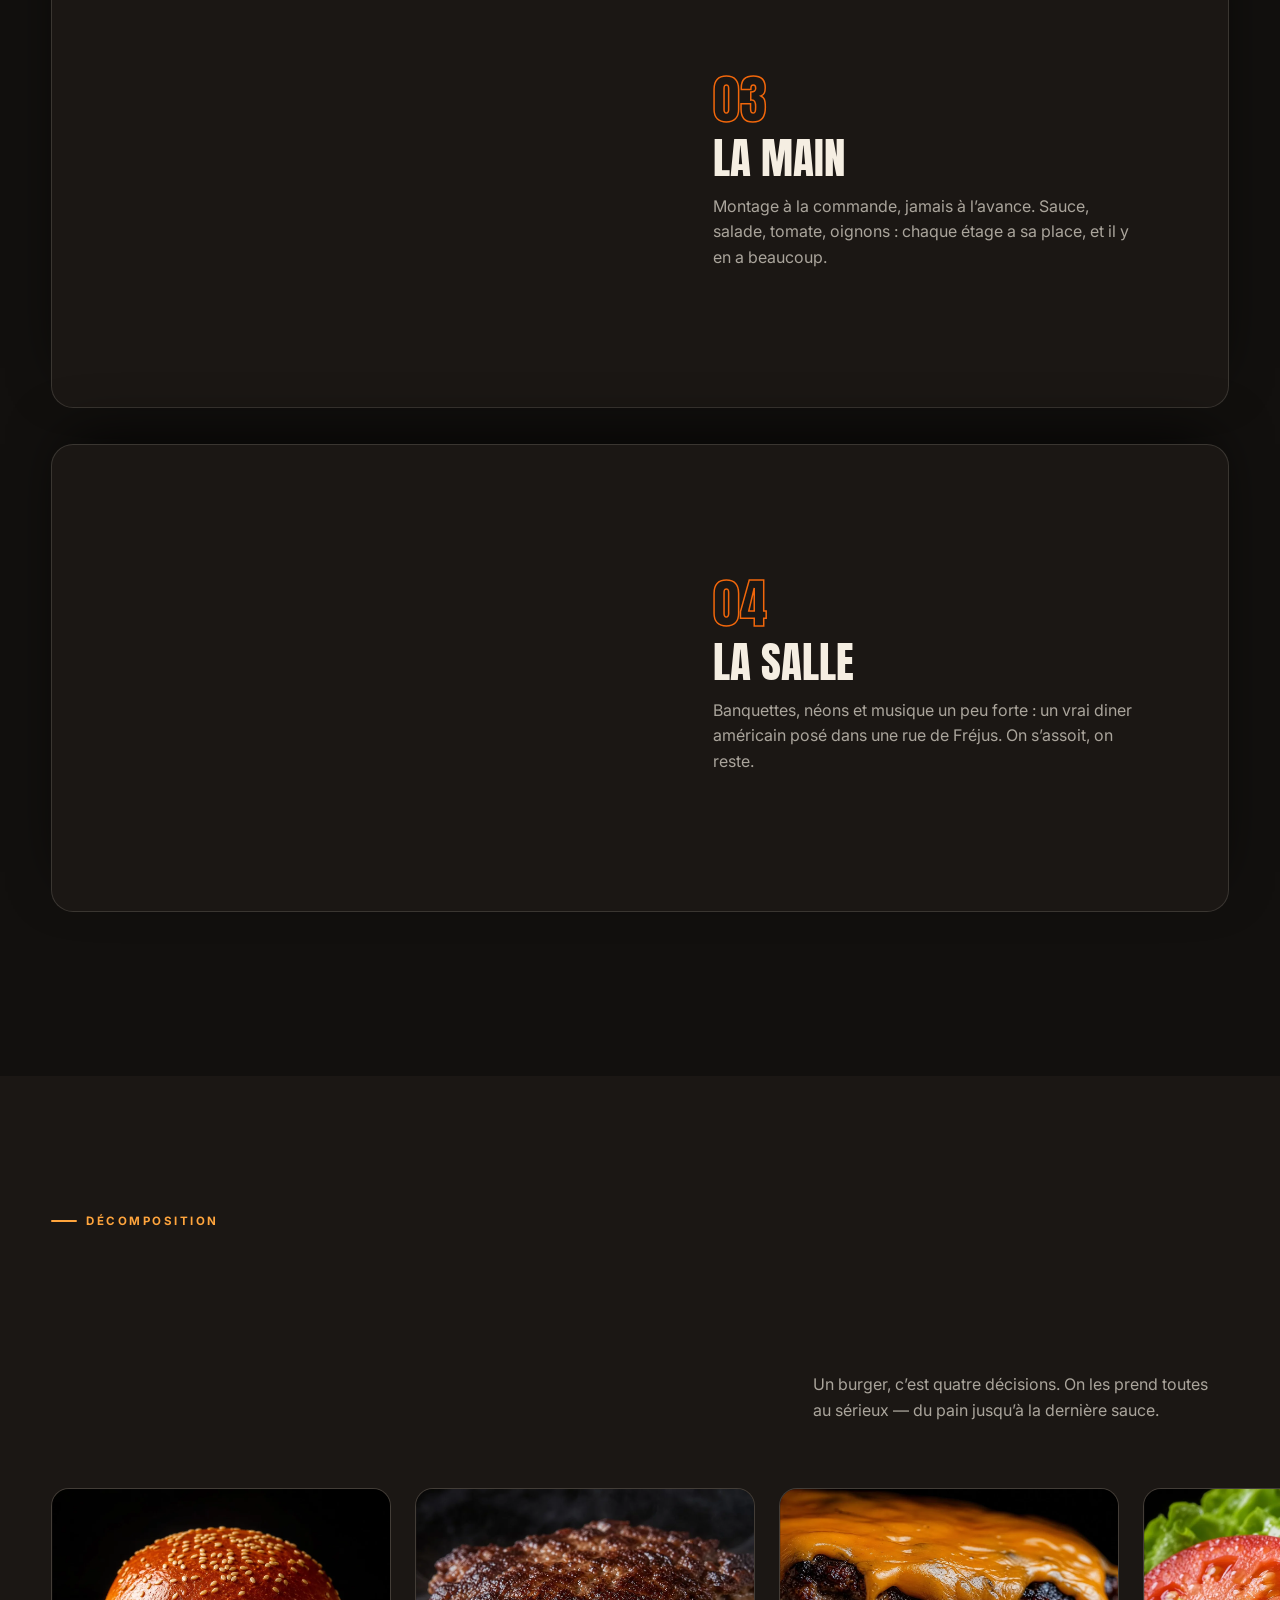
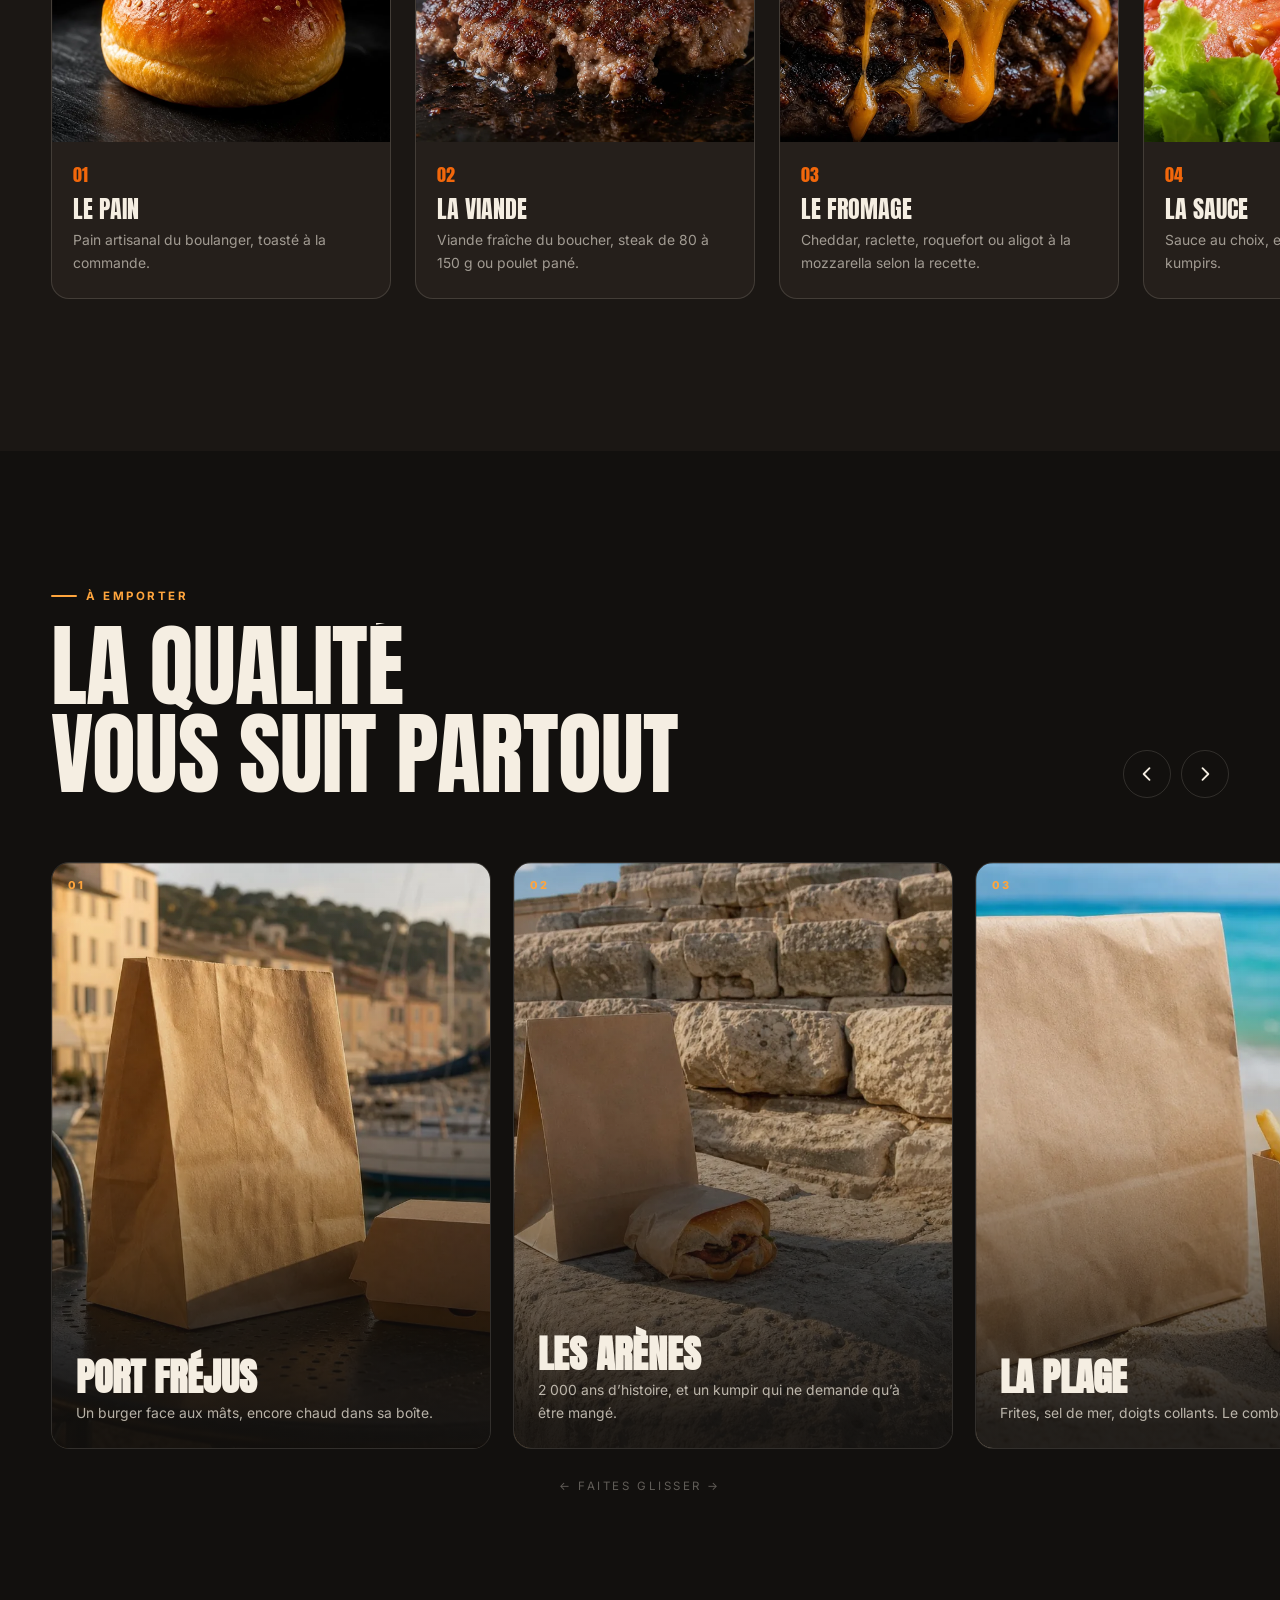
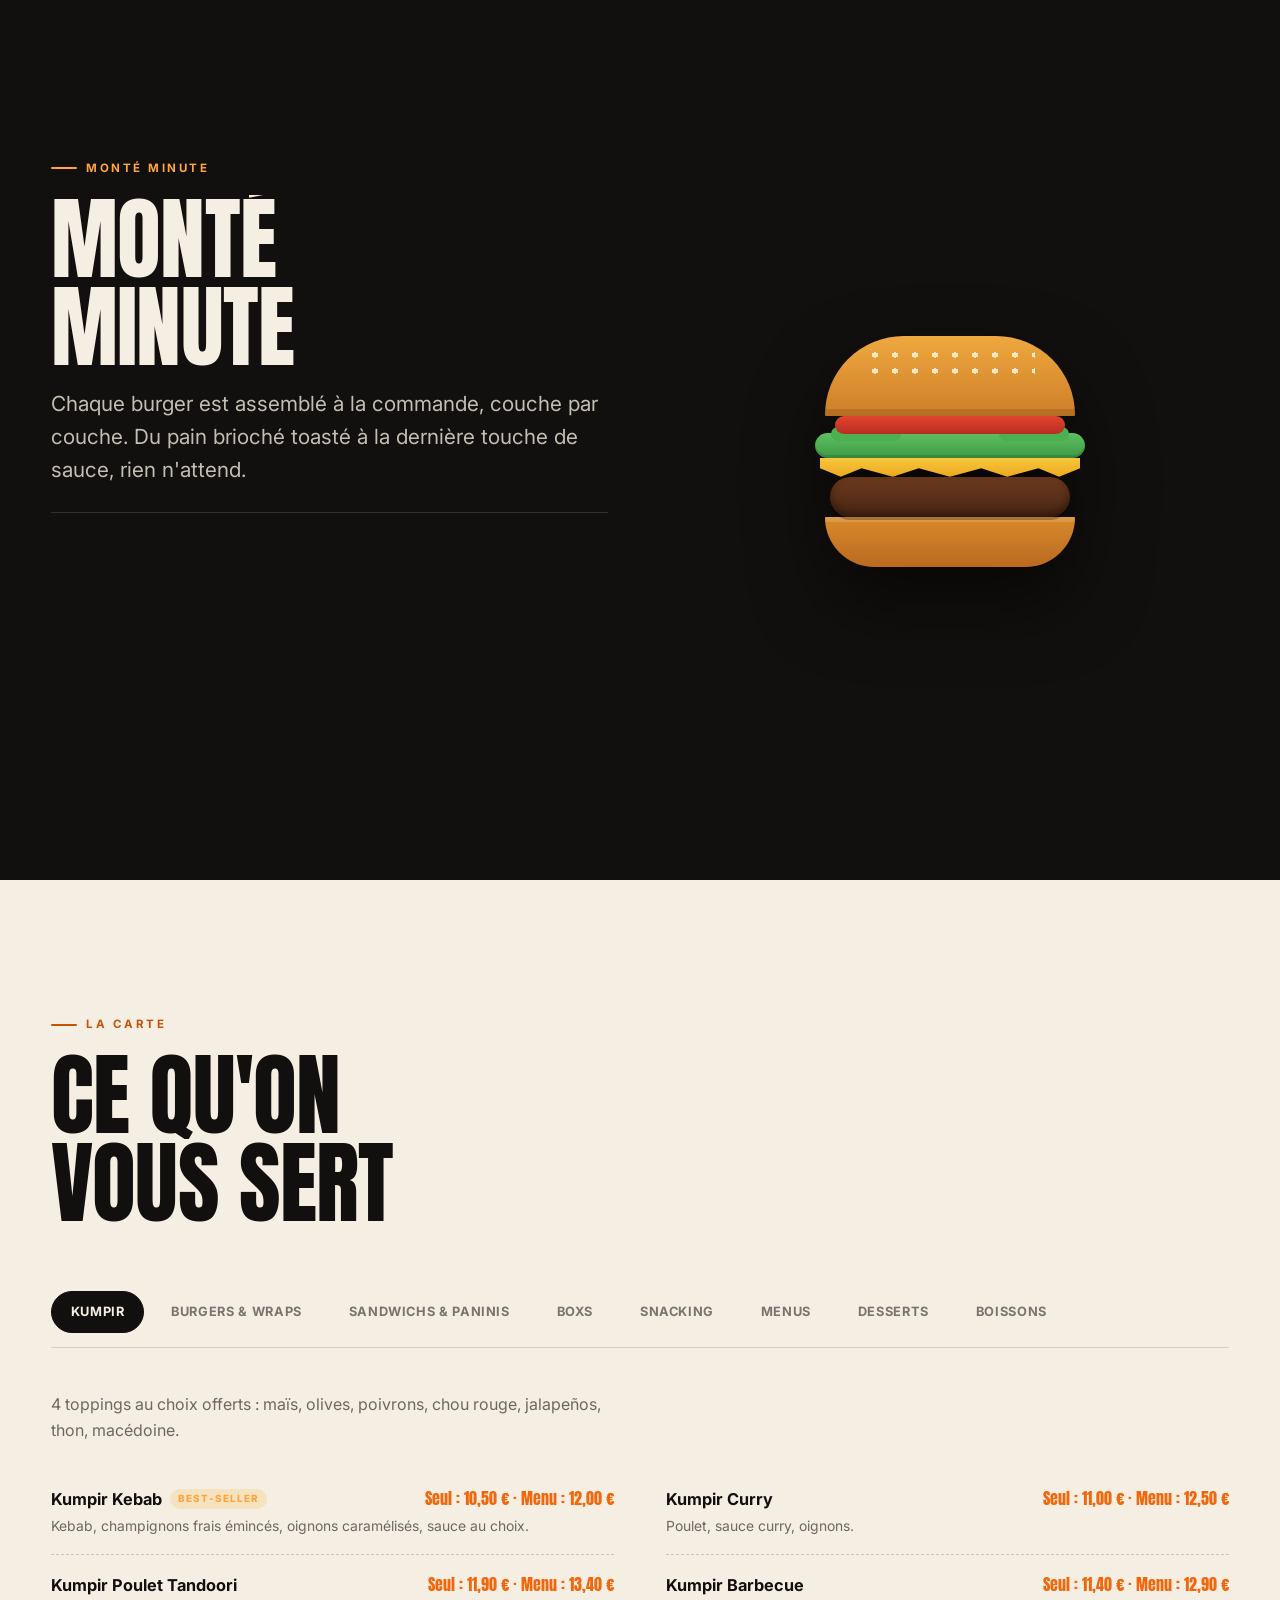
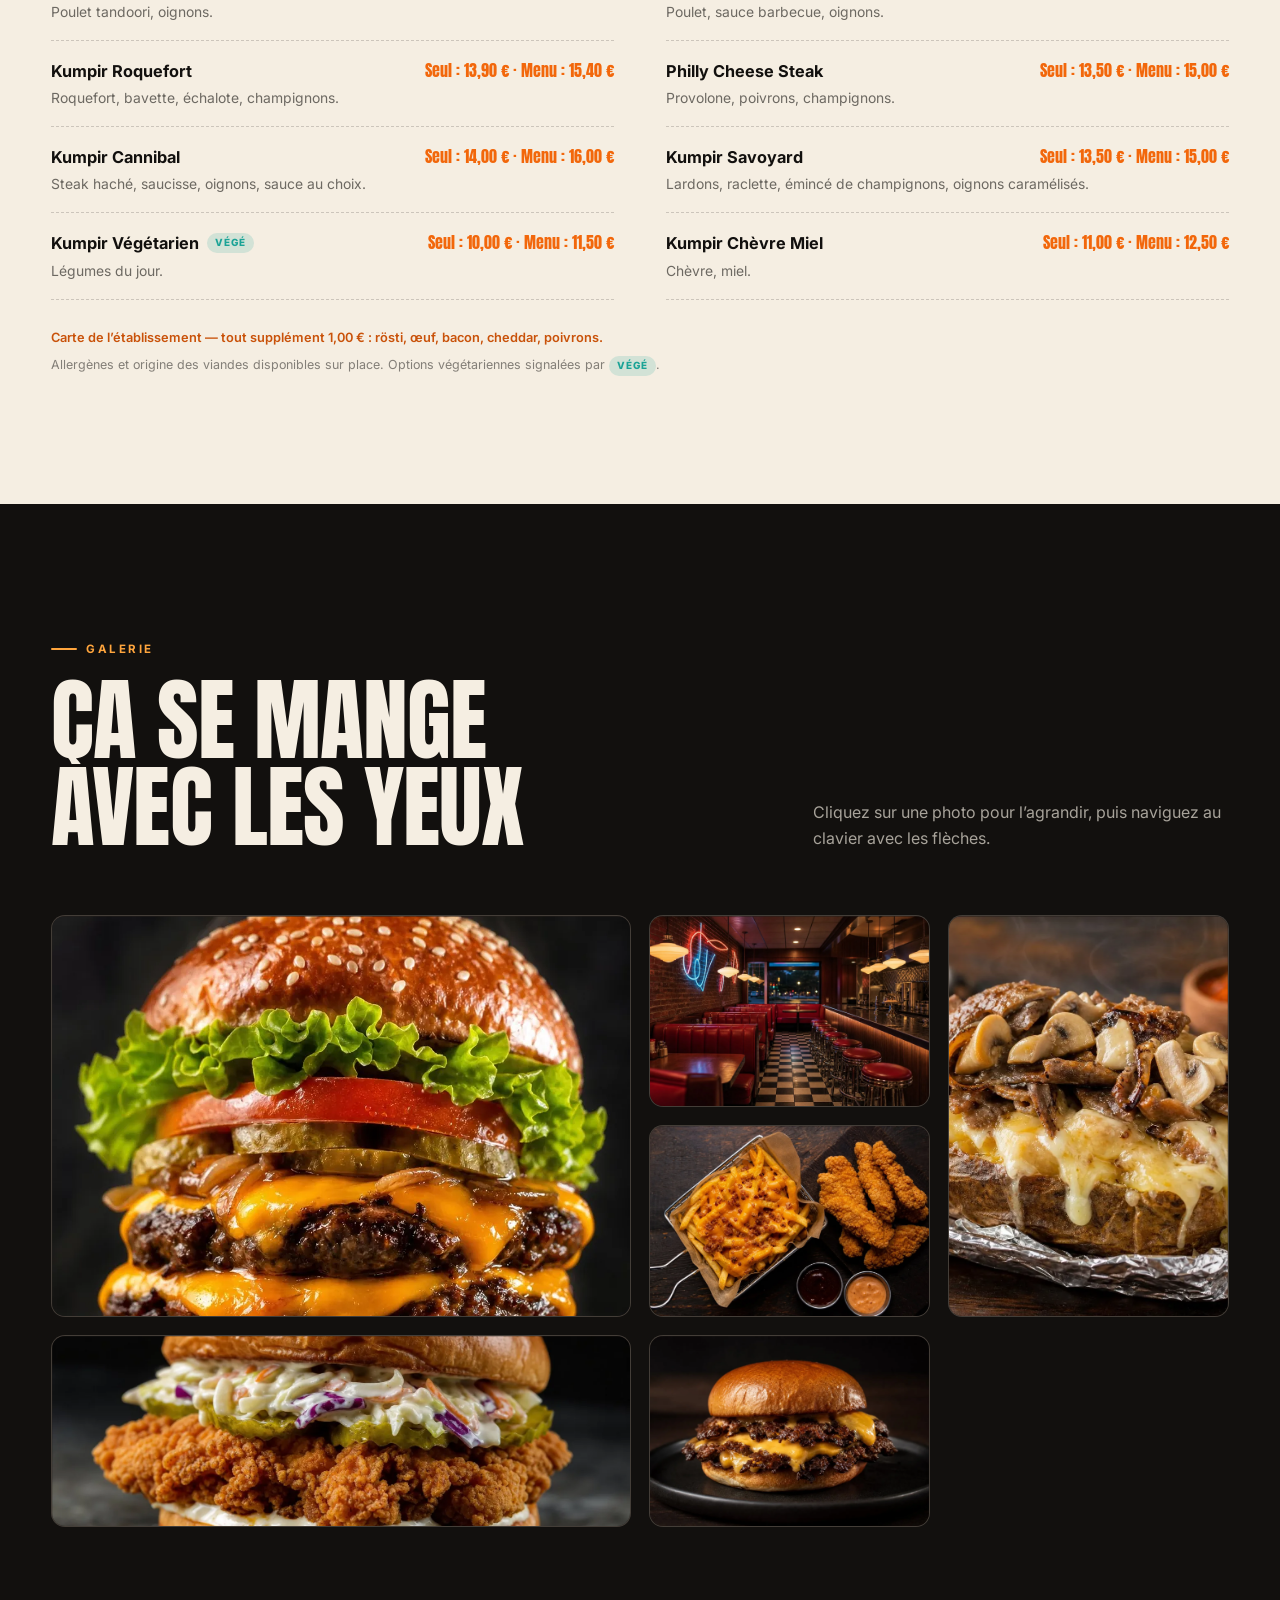
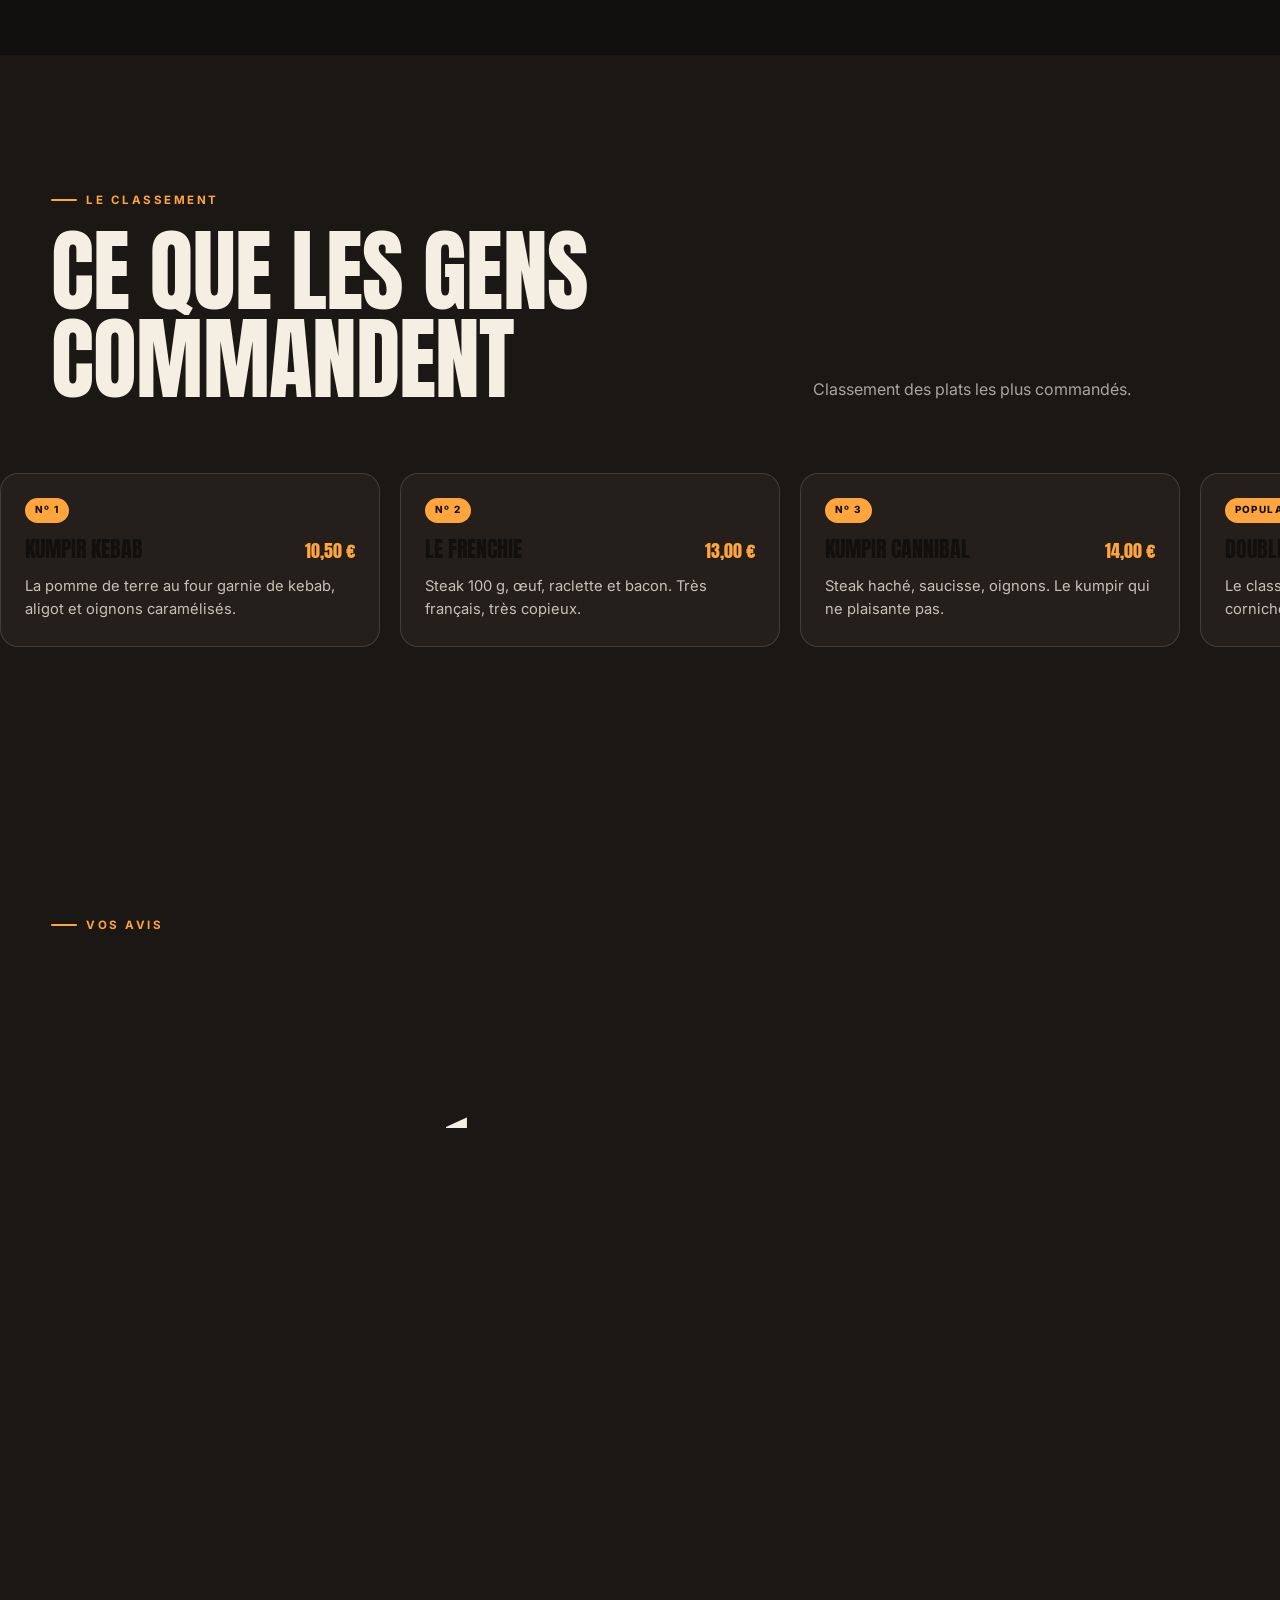
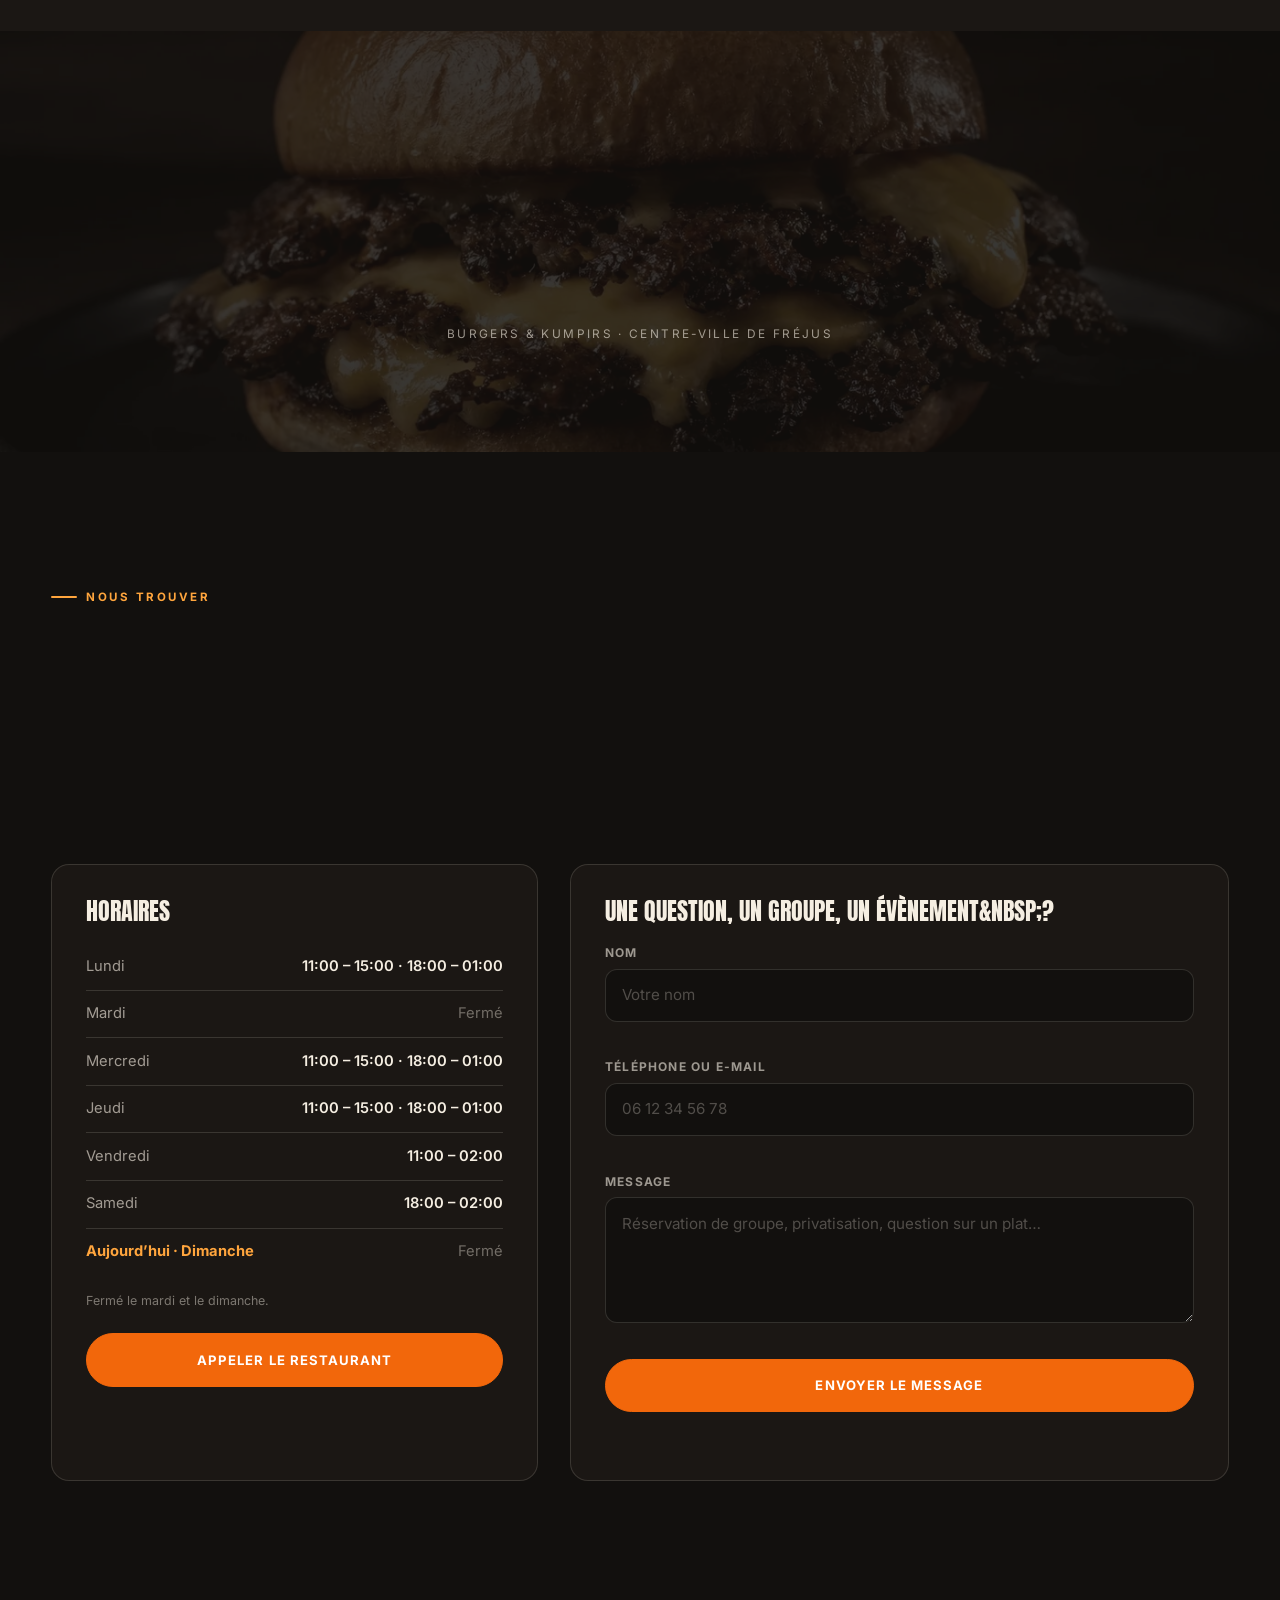
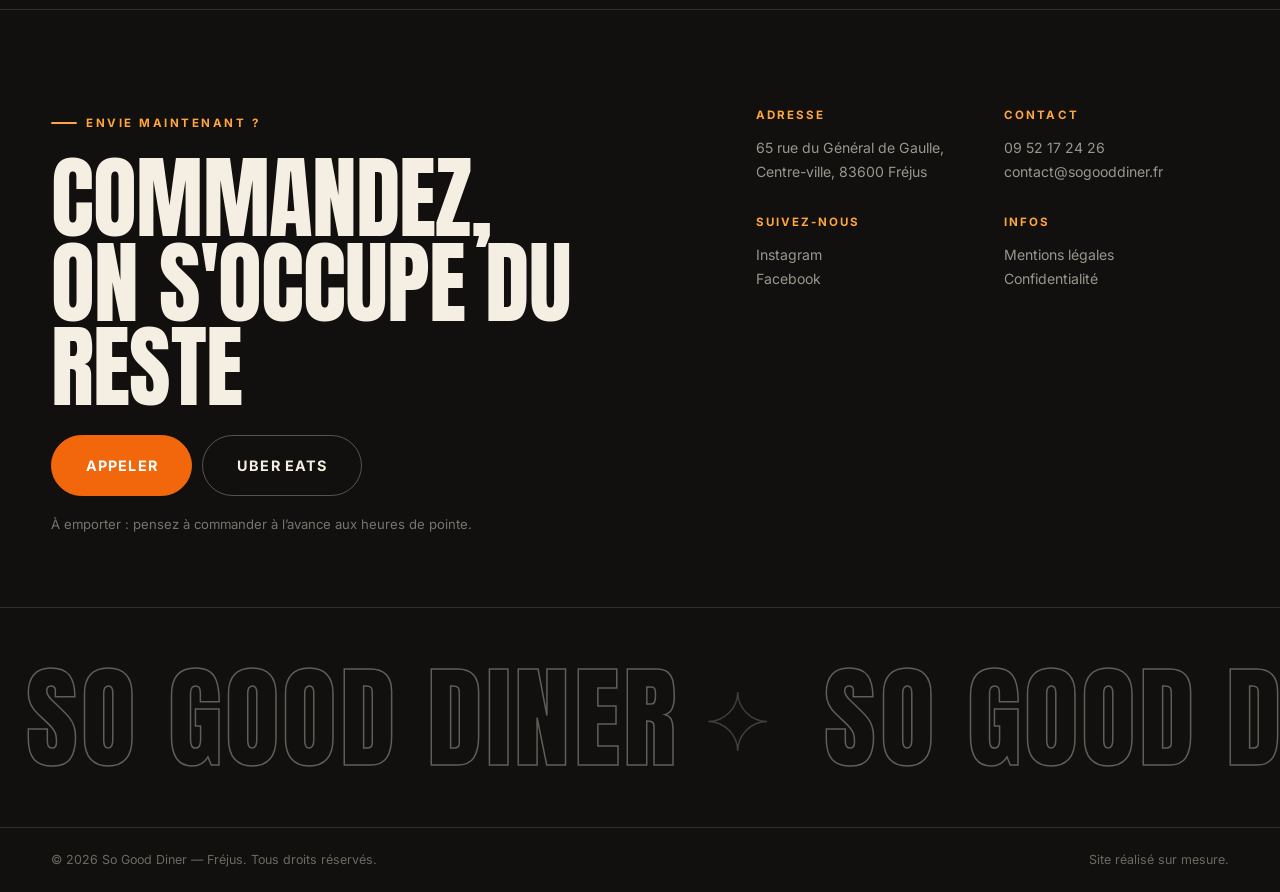
==== commit c26370d2: "V4 — marque orange + Uber Eats + avis + carte améliorée 1. Boutons « Commander » (nav, héros, mobile" ====
--- a/index.html
+++ b/index.html
@@ -22,7 +22,7 @@
 <link rel="preconnect" href="https://fonts.googleapis.com">
 <link rel="preconnect" href="https://fonts.gstatic.com" crossorigin>
 <link href="https://fonts.googleapis.com/css2?family=Anton&family=Inter:wght@400;500;600;700;800&family=Pacifico&display=swap" rel="stylesheet">
-<link rel="stylesheet" href="assets/css/styles.css?v=3">
+<link rel="stylesheet" href="assets/css/styles.css?v=4">
 
 <!-- Données structurées : adresse vérifiée, téléphone à compléter -->
 <script type="application/ld+json">
@@ -108,7 +108,7 @@
     <span class="status" id="status" role="status" aria-live="polite">
       <i class="status__dot"></i><span class="status__txt">Horaires…</span>
     </span>
-    <a class="btn btn--sm magnetic" href="#commander" data-cursor="Go !" data-i18n="nav.commander">Commander</a>
+    <a class="btn btn--sm magnetic btn--uber" href="#commander" data-commande data-cursor="Uber Eats" data-i18n-attr="aria-label:nav.commanderUber" aria-label="Commander sur Uber Eats"><svg class="uber-logo" viewBox="0 0 24 24" aria-hidden="true"><path fill="currentColor" d="M12 2a5 5 0 0 0-5 5v1H4l1.3 13h13.4L20 8h-3V7a5 5 0 0 0-5-5Zm-3 6V7a3 3 0 0 1 6 0v1H9Z"/></svg><span>Uber Eats</span></a>
     <button class="nav__burger" id="nav-burger" aria-expanded="false" aria-controls="menu-mobile" data-i18n-attr="aria-label:nav.ouvrir" aria-label="Ouvrir le menu">
       <span></span><span></span>
     </button>
@@ -130,7 +130,7 @@
       <button type="button" data-lang="fr" aria-pressed="true">Français</button>
       <button type="button" data-lang="en" aria-pressed="false">English</button>
     </div>
-    <a class="btn btn--block" href="#commander" data-i18n="nav.commander">Commander</a>
+    <a class="btn btn--block btn--uber" href="#commander" data-commande data-i18n-attr="aria-label:nav.commanderUber" aria-label="Commander sur Uber Eats"><svg class="uber-logo" viewBox="0 0 24 24" aria-hidden="true"><path fill="currentColor" d="M12 2a5 5 0 0 0-5 5v1H4l1.3 13h13.4L20 8h-3V7a5 5 0 0 0-5-5Zm-3 6V7a3 3 0 0 1 6 0v1H9Z"/></svg><span>Uber Eats</span></a>
     <p class="mobile-menu__addr" id="mobile-addr"></p>
   </div>
 </div>
@@ -165,7 +165,7 @@
 
         <div class="hero__cta reveal" data-delay="320">
           <a class="btn btn--solid magnetic" href="#carte" data-cursor-key="hero.curseurCarte" data-i18n="hero.voirCarte">Voir la carte</a>
-          <a class="btn btn--ghost magnetic" href="#commander" data-cursor-key="hero.curseurCommande" data-i18n="nav.commander">Commander</a>
+          <a class="btn btn--ghost magnetic btn--uber" href="#commander" data-commande data-cursor-key="hero.curseurCommande" data-i18n-attr="aria-label:nav.commanderUber" aria-label="Commander sur Uber Eats"><svg class="uber-logo" viewBox="0 0 24 24" aria-hidden="true"><path fill="currentColor" d="M12 2a5 5 0 0 0-5 5v1H4l1.3 13h13.4L20 8h-3V7a5 5 0 0 0-5-5Zm-3 6V7a3 3 0 0 1 6 0v1H9Z"/></svg><span>Uber Eats</span></a>
         </div>
       </div>
 
@@ -244,6 +244,10 @@
 
         <div class="adresse__map reveal" data-delay="150">
           <div class="map-frame" id="map-frame"></div>
+          <div class="map-badge" aria-hidden="true">
+            <span class="map-badge__sogood">sogood</span>
+            <span class="map-badge__diner">Diner</span>
+          </div>
           <div class="adresse__map-tags">
             <span data-i18n="adresse.tag1">Centre-ville</span>
             <span data-i18n="adresse.tag2">Fréjus 83600</span>
@@ -446,6 +450,23 @@
     </div>
     <div class="ticker ticker--avis">
       <div class="ticker__track" id="favoris-track" data-marquee data-speed="55"></div>
+    </div>
+  </section>
+
+  <!-- ================= VOS AVIS ================= -->
+  <section class="avis-sec section section--dark" id="avis">
+    <div class="wrap">
+      <div class="section-head section-head--split">
+        <div>
+          <p class="eyebrow"><i></i><span data-i18n="avis.eyebrow">Vos avis</span></p>
+          <h2 class="h-display reveal-mask">
+            <span class="ml-src" data-i18n="avis.titre1">Ils sont venus,</span>
+            <span class="ml-src" data-i18n="avis.titre2">ils ont aimé</span>
+          </h2>
+        </div>
+        <p class="section-head__aside reveal" data-i18n="avis.aside"></p>
+      </div>
+      <div class="avis-grid" id="avis-grid"></div>
     </div>
   </section>
 
@@ -568,8 +589,8 @@
   <button class="lightbox__nav lightbox__nav--next" id="lb-next" data-i18n-attr="aria-label:lb.next" aria-label="Photo suivante"><svg viewBox="0 0 24 24" aria-hidden="true"><path d="M9 5l7 7-7 7"/></svg></button>
 </div>
 
-<script src="assets/js/i18n.js?v=3"></script>
-<script src="assets/js/content.js?v=3"></script>
-<script src="assets/js/main.js?v=3"></script>
+<script src="assets/js/i18n.js?v=4"></script>
+<script src="assets/js/content.js?v=4"></script>
+<script src="assets/js/main.js?v=4"></script>
 </body>
 </html>
--- a/assets/css/styles.css
+++ b/assets/css/styles.css
@@ -11,9 +11,10 @@
   --ink-3:#251F1B;
   --paper:#F5EEE2;
   --paper-2:#FFFAF0;
-  --red:#E23A2E;
-  --red-d:#B82C22;
-  --cheddar:#F5B324;
+  --red:#F2670B;   /* orange marque (visuels Instagram) */
+  --red-d:#C9520A;
+  --cheddar:#FFA53D; /* orange clair (accents) */
+  --uber:#06C167;
   --teal:#1BA396;
   --line-l:rgba(245,238,226,.14);
   --line-d:rgba(18,16,14,.14);
@@ -399,7 +400,7 @@
 .link-tel{background-image:linear-gradient(var(--cheddar),var(--cheddar));background-size:0 1.5px;background-repeat:no-repeat;background-position:0 100%;transition:background-size .4s var(--ease)}
 .link-tel:hover{background-size:100% 1.5px}
 
-.map-frame{border-radius:var(--r);overflow:hidden;border:1px solid var(--line-l);aspect-ratio:5/4;background:var(--ink-3);filter:grayscale(.35) contrast(1.05)}
+.map-frame{border-radius:var(--r);overflow:hidden;border:1px solid var(--line-l);aspect-ratio:5/4;background:var(--ink-3);filter:saturate(1.15) contrast(1.02)}
 .map-frame iframe{width:100%;height:100%;border:0;display:block}
 .adresse__map-tags{display:flex;gap:8px;flex-wrap:wrap;margin-top:14px}
 .adresse__map-tags span{font-size:.7rem;letter-spacing:.14em;text-transform:uppercase;color:rgba(245,238,226,.55);border:1px solid var(--line-l);border-radius:99px;padding:.3rem .8rem}
@@ -790,6 +791,51 @@
 }
 .statement__word b{color:var(--red);-webkit-text-stroke:0}
 .statement__sub{position:relative;z-index:1;margin-top:1rem;color:rgba(245,238,226,.6);letter-spacing:.2em;text-transform:uppercase;font-size:.74rem}
+
+/* ============================================================================
+   V4 — MARQUE ORANGE : bouton Uber Eats, badge logo sur la carte, vrais avis.
+   ========================================================================== */
+
+/* --- Bouton Uber Eats --- */
+.btn--uber{--bg:#000;--bd:#000;--fg:#fff;gap:.55rem}
+.btn--uber .uber-logo{width:15px;height:15px;fill:var(--uber);flex:none;transition:fill .3s}
+.btn--uber::before{background:var(--uber)}
+.btn--uber:hover{color:#000}
+.btn--uber:hover .uber-logo{fill:#000}
+.section--paper .btn--uber{--fg:#fff;--bd:#000}
+
+/* --- Badge logo « sogood » sur la carte --- */
+.adresse__map{position:relative}
+.map-badge{
+  position:absolute;top:50%;left:50%;transform:translate(-50%,-58%);z-index:2;
+  display:grid;place-items:center;text-align:center;pointer-events:none;
+  background:var(--red);color:#fff;padding:.8rem 1.5rem .7rem;border-radius:16px;
+  box-shadow:0 20px 44px -14px rgba(0,0,0,.65);
+  animation:badgePulse 3.2s ease-in-out infinite;
+}
+.map-badge::after{
+  content:"";position:absolute;top:100%;left:50%;transform:translateX(-50%);
+  border:11px solid transparent;border-top-color:var(--red);
+}
+.map-badge__sogood{font-family:var(--script);font-size:1.7rem;line-height:1.05}
+.map-badge__diner{font-size:.58rem;letter-spacing:.44em;text-transform:uppercase;opacity:.9}
+@keyframes badgePulse{50%{transform:translate(-50%,-64%)}}
+
+/* --- Section avis --- */
+.avis-grid{display:grid;grid-template-columns:repeat(2,minmax(0,1fr));gap:clamp(16px,2.5vw,28px)}
+.avis{
+  position:relative;border:1px solid var(--line-l);border-radius:var(--r);
+  background:var(--ink-3);padding:1.8rem;display:flex;flex-direction:column;gap:1rem;
+}
+.avis::before{
+  content:"\201C";position:absolute;top:6px;right:22px;font-family:var(--script);
+  font-size:3.6rem;line-height:1;color:rgba(255,165,61,.28);
+}
+.avis__top{display:flex;align-items:center;justify-content:space-between;gap:1rem}
+.avis__stars{color:var(--red);letter-spacing:.22em;font-size:1.05rem}
+.avis__note{font-family:var(--display);color:var(--paper);font-size:1.15rem}
+.avis__txt{margin:0;border:0;font-size:.95rem;color:rgba(245,238,226,.82);flex:1}
+.avis__nom{font-size:.78rem;letter-spacing:.14em;text-transform:uppercase;color:var(--cheddar)}
 
 /* ------------------------------------------------------------- RESPONSIVE */
 @media (max-width:1080px){
@@ -816,6 +862,7 @@
   .stack__card{grid-template-columns:1fr;min-height:auto;top:calc(9vh + var(--i) * 12px)}
   .stack__media{aspect-ratio:16/10}
   .sig-grid{grid-template-columns:1fr}
+  .avis-grid{grid-template-columns:1fr}
   .hero__badge{width:104px;height:104px;left:-14px;bottom:-16px}
   .hero__badge svg text{font-size:16px}
   .footer__cols{grid-template-columns:1fr}
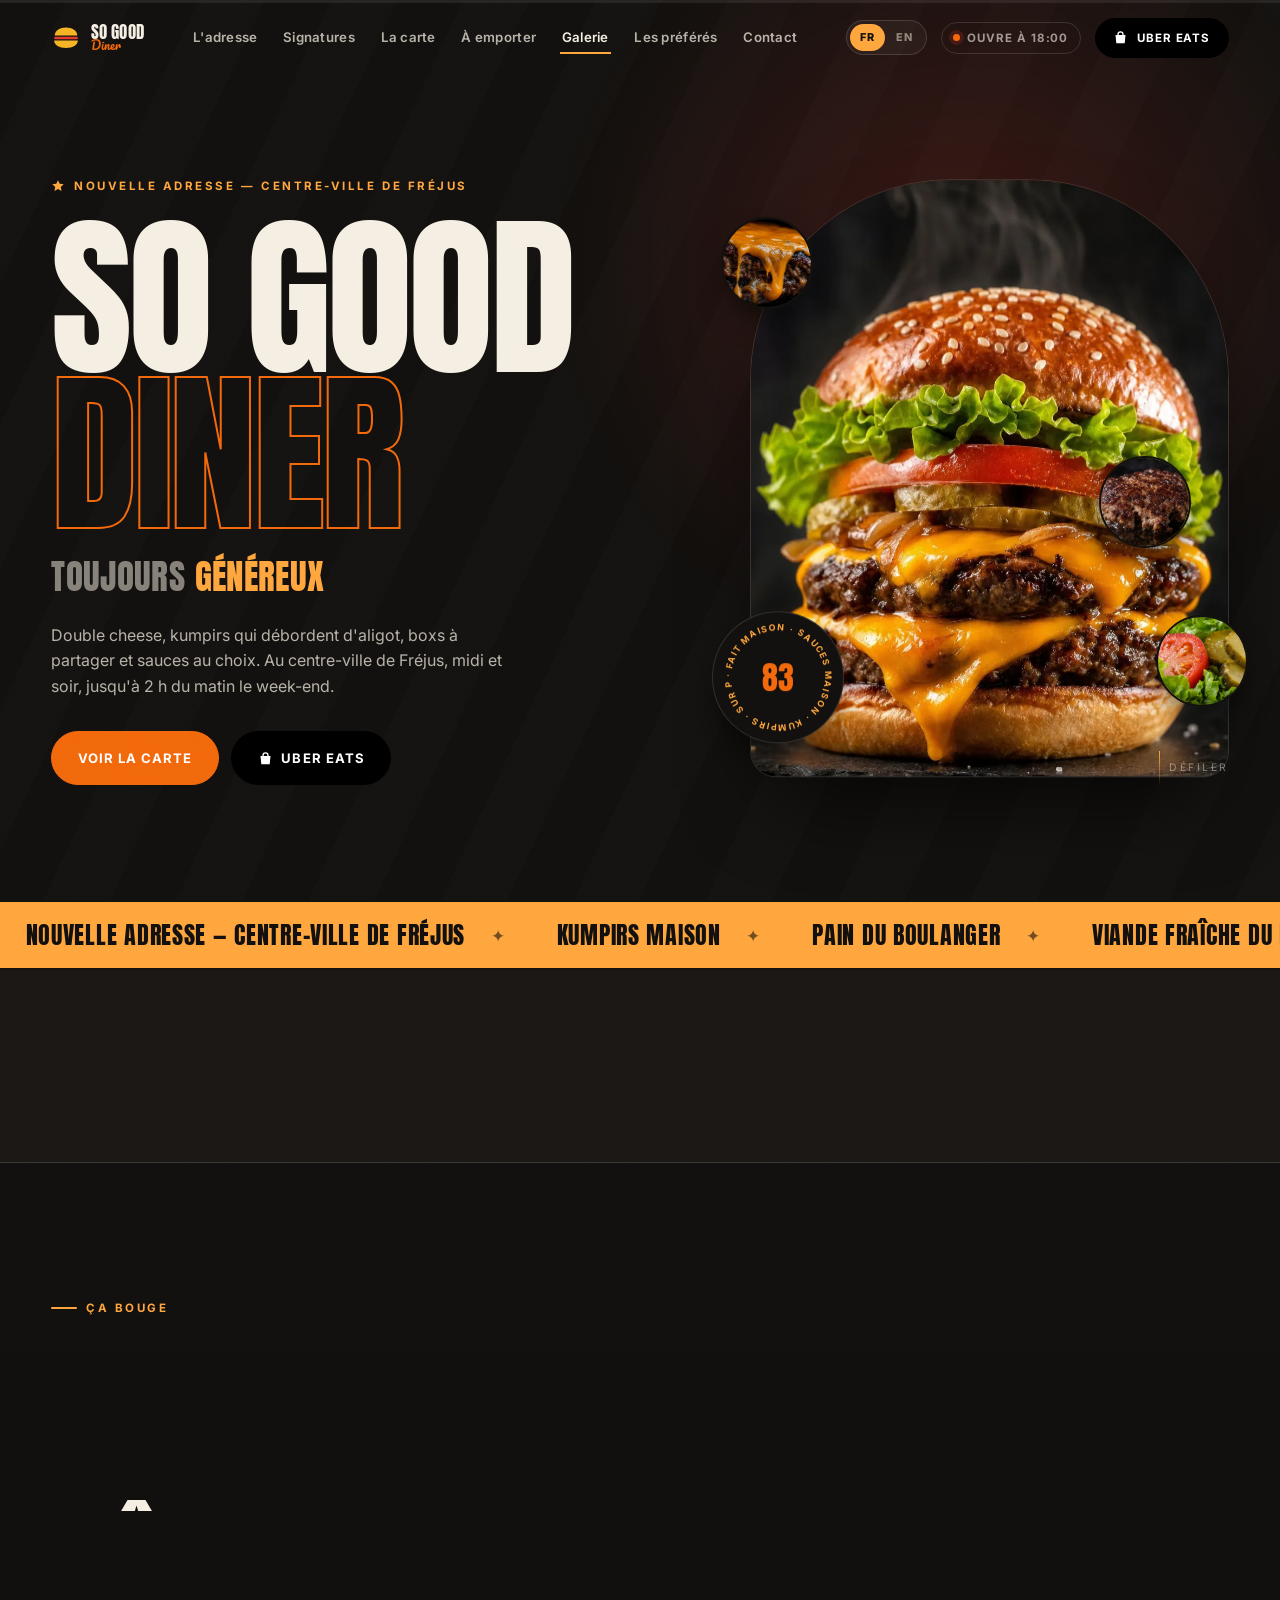
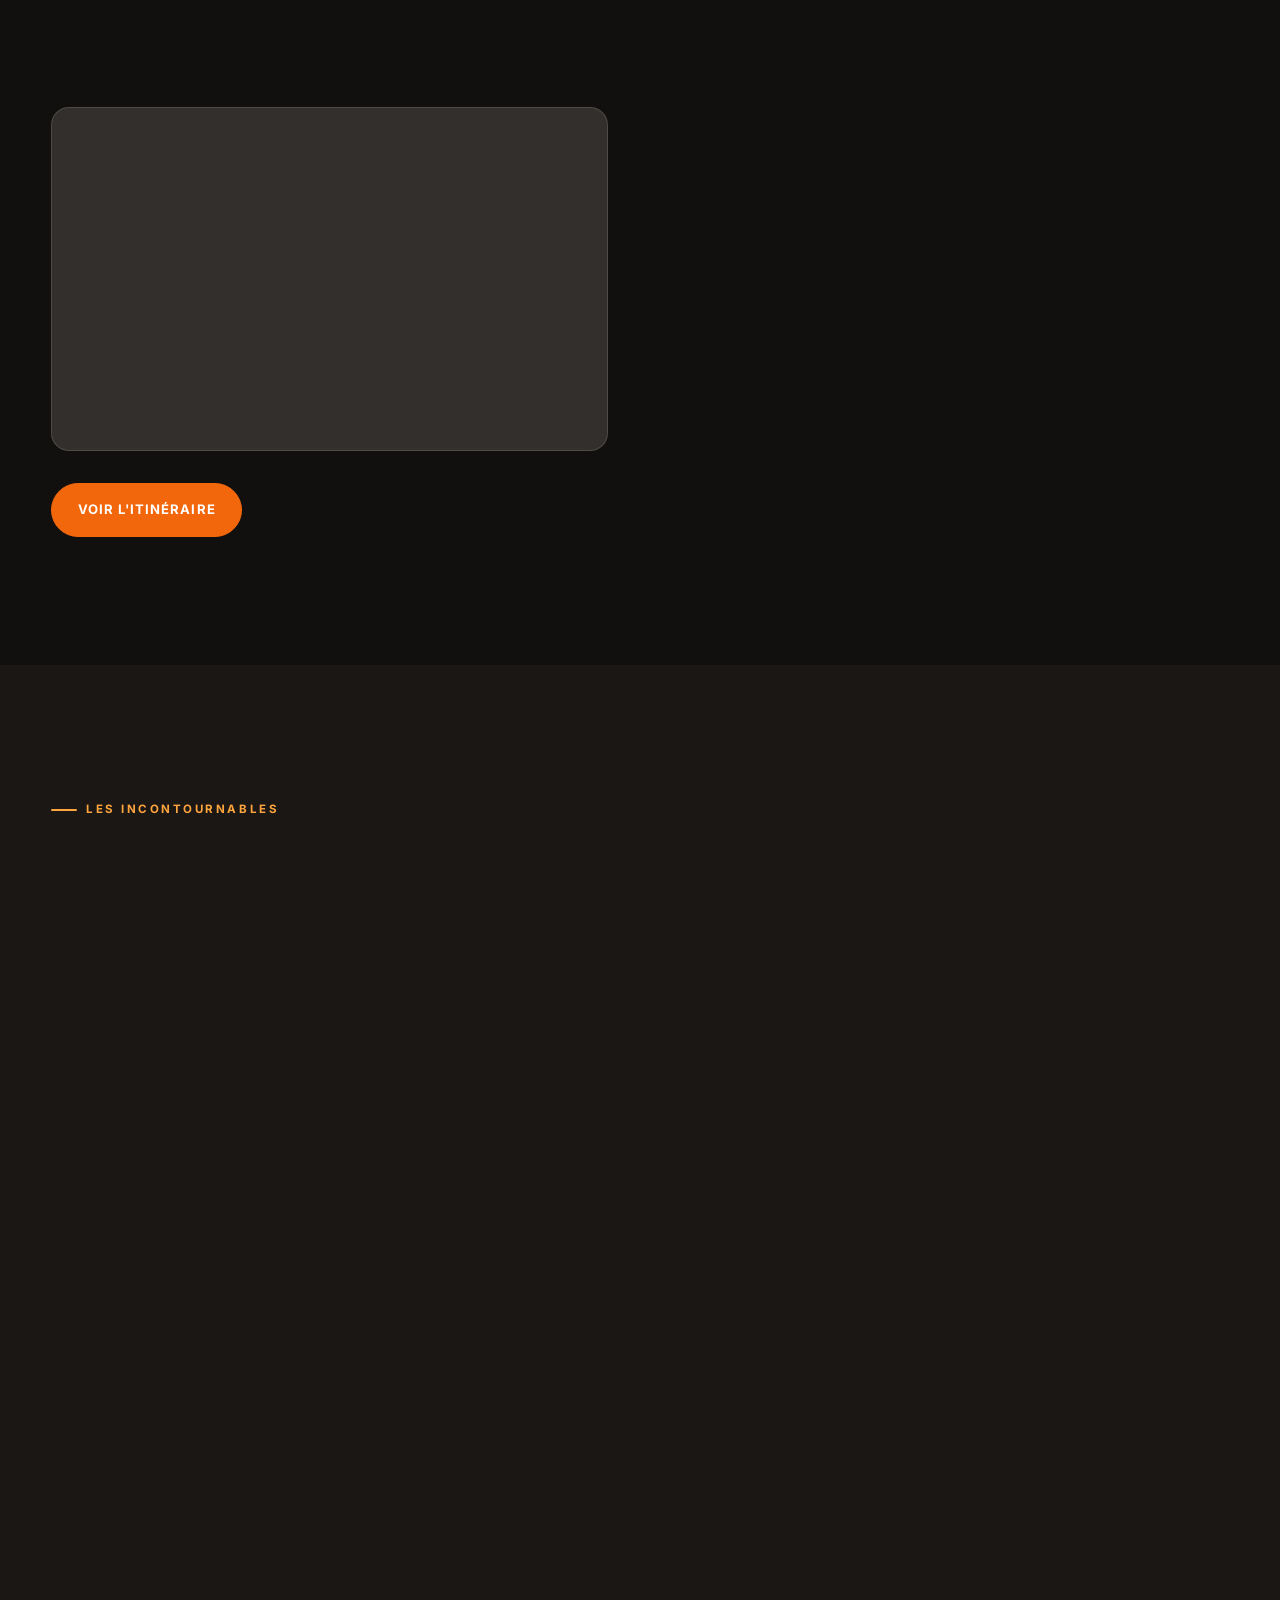
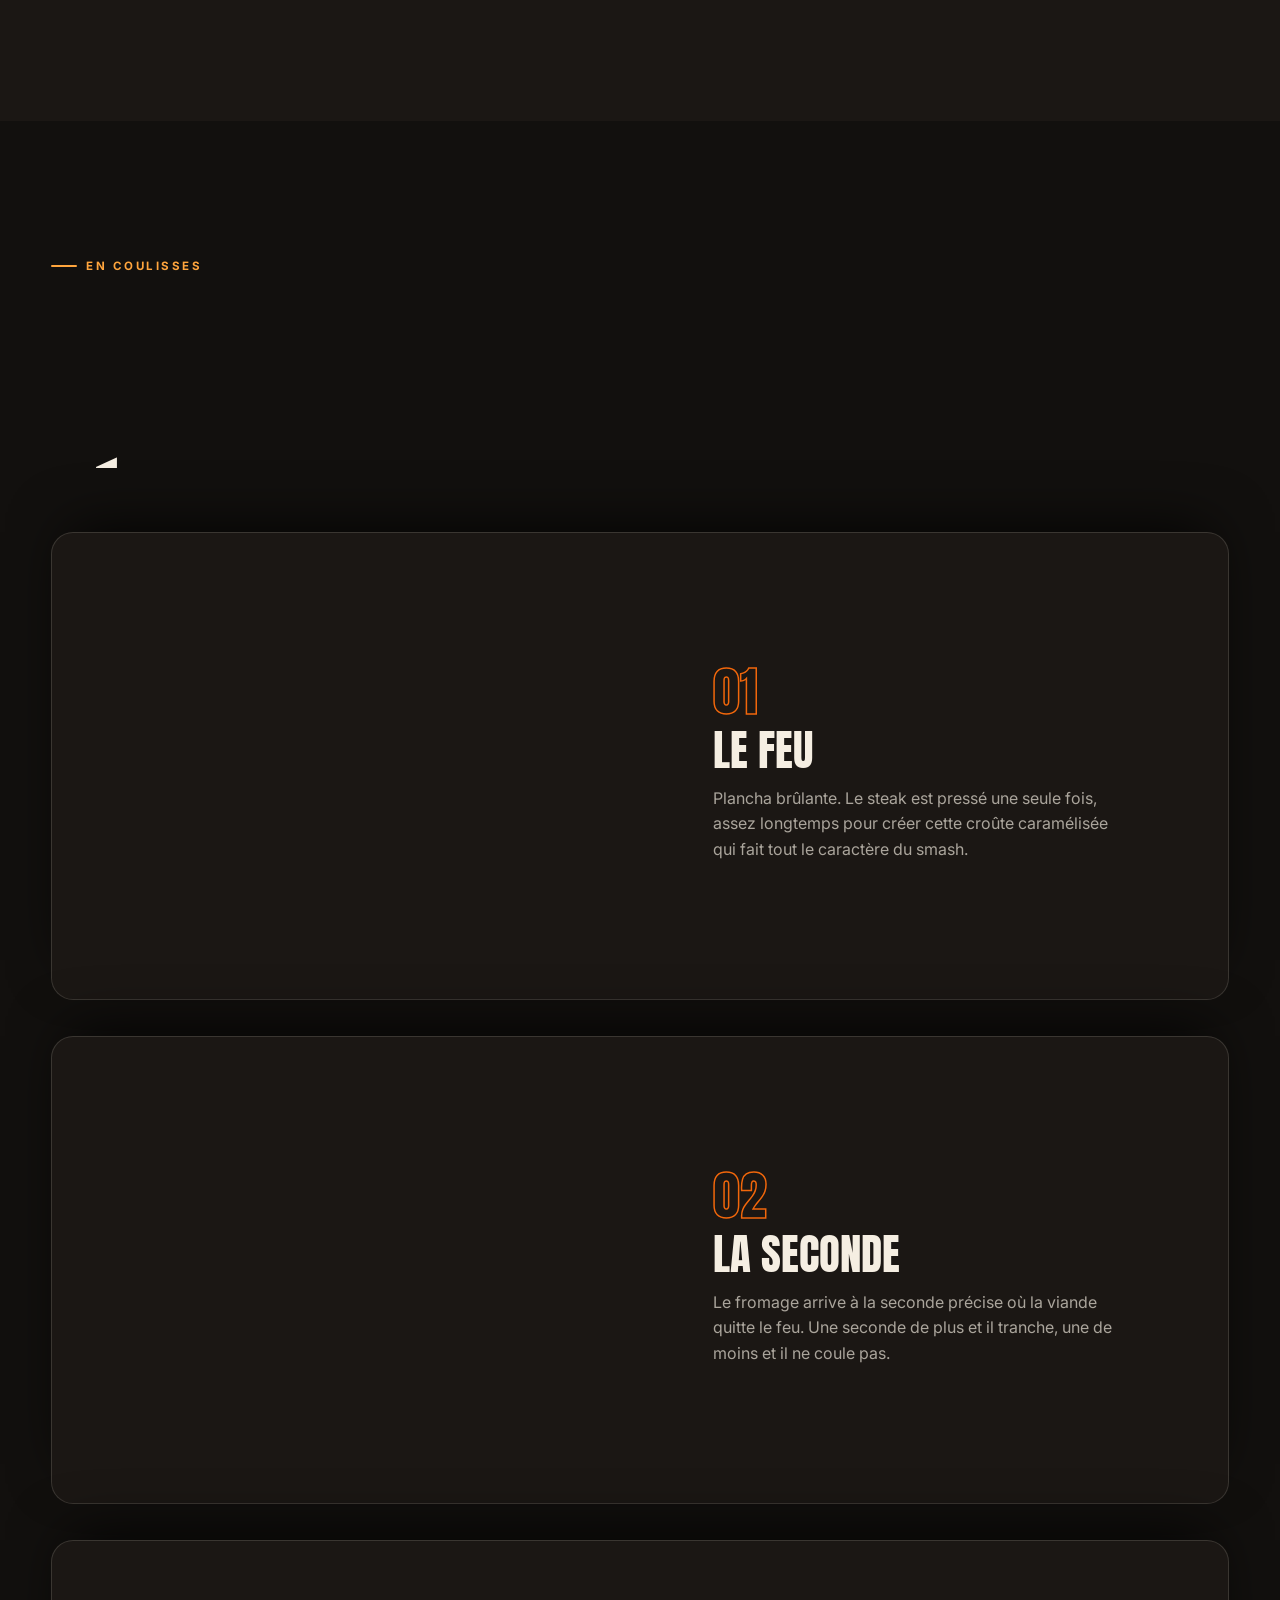
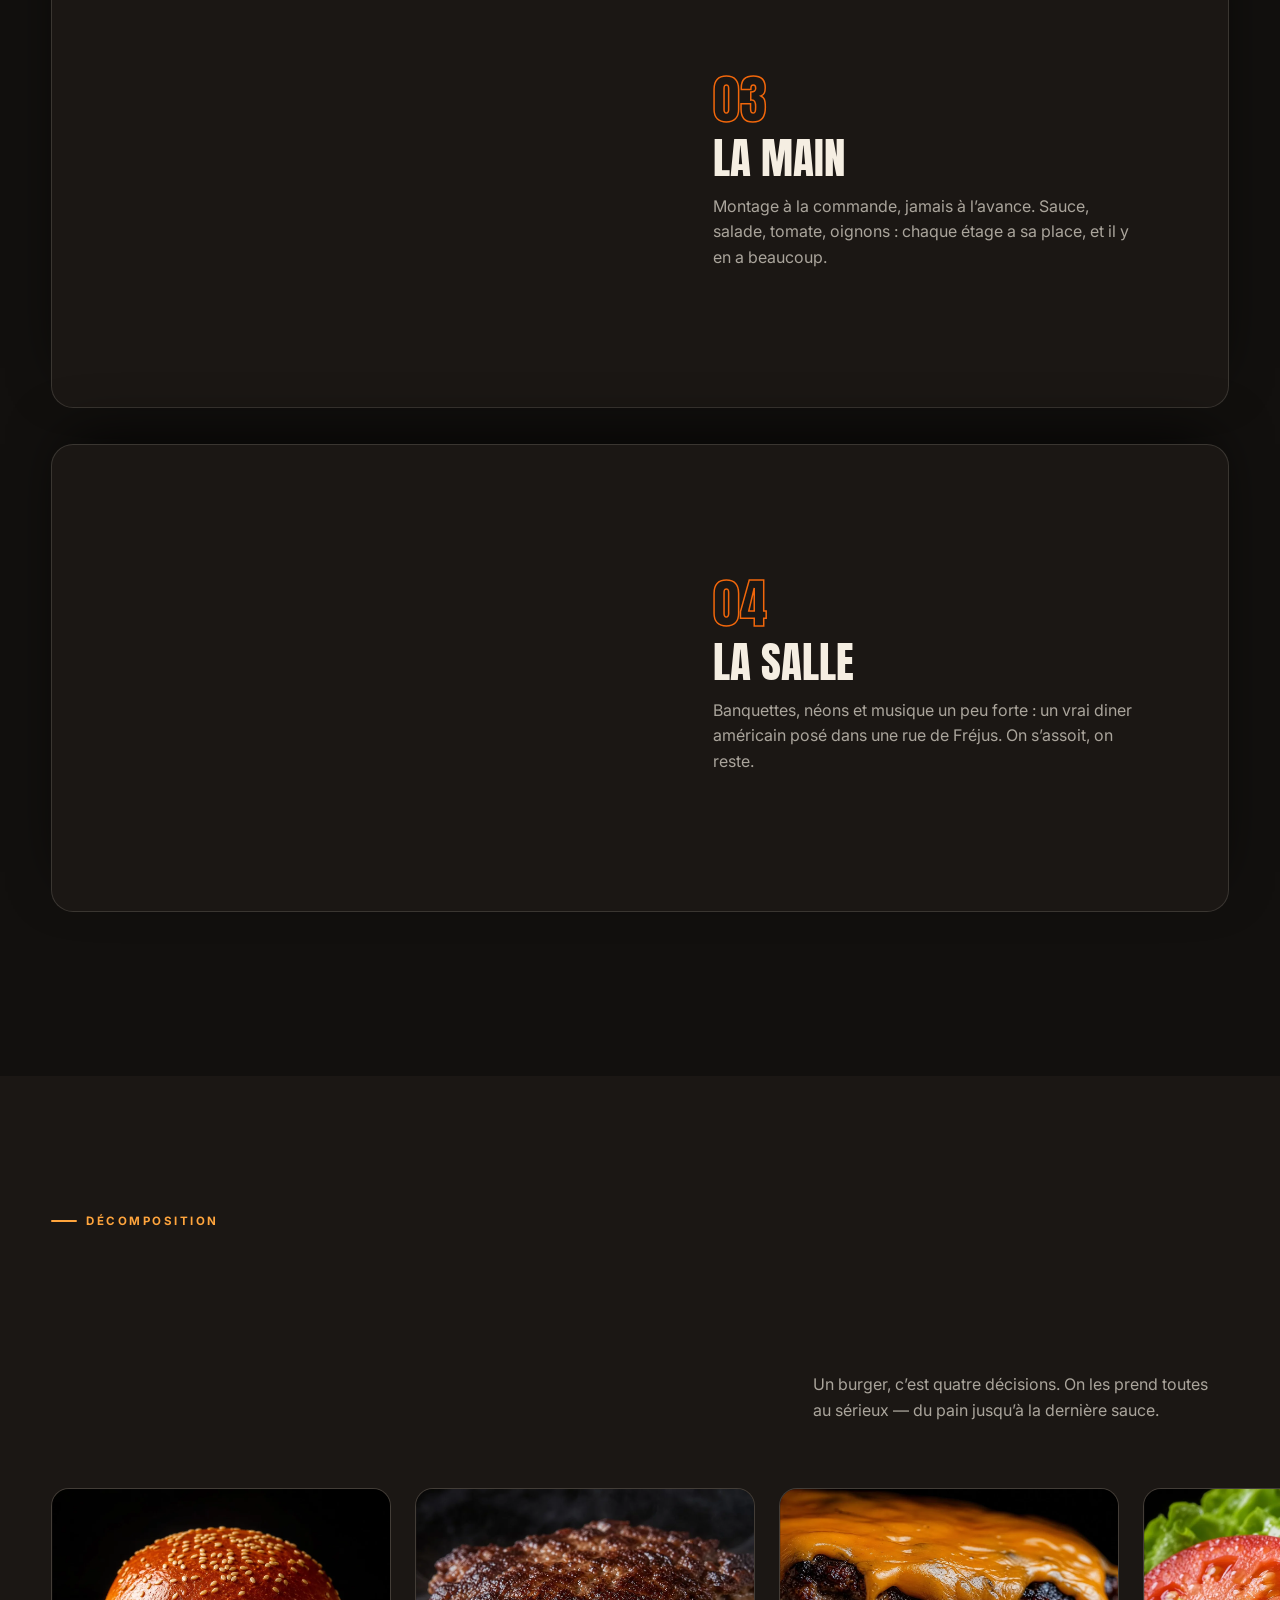
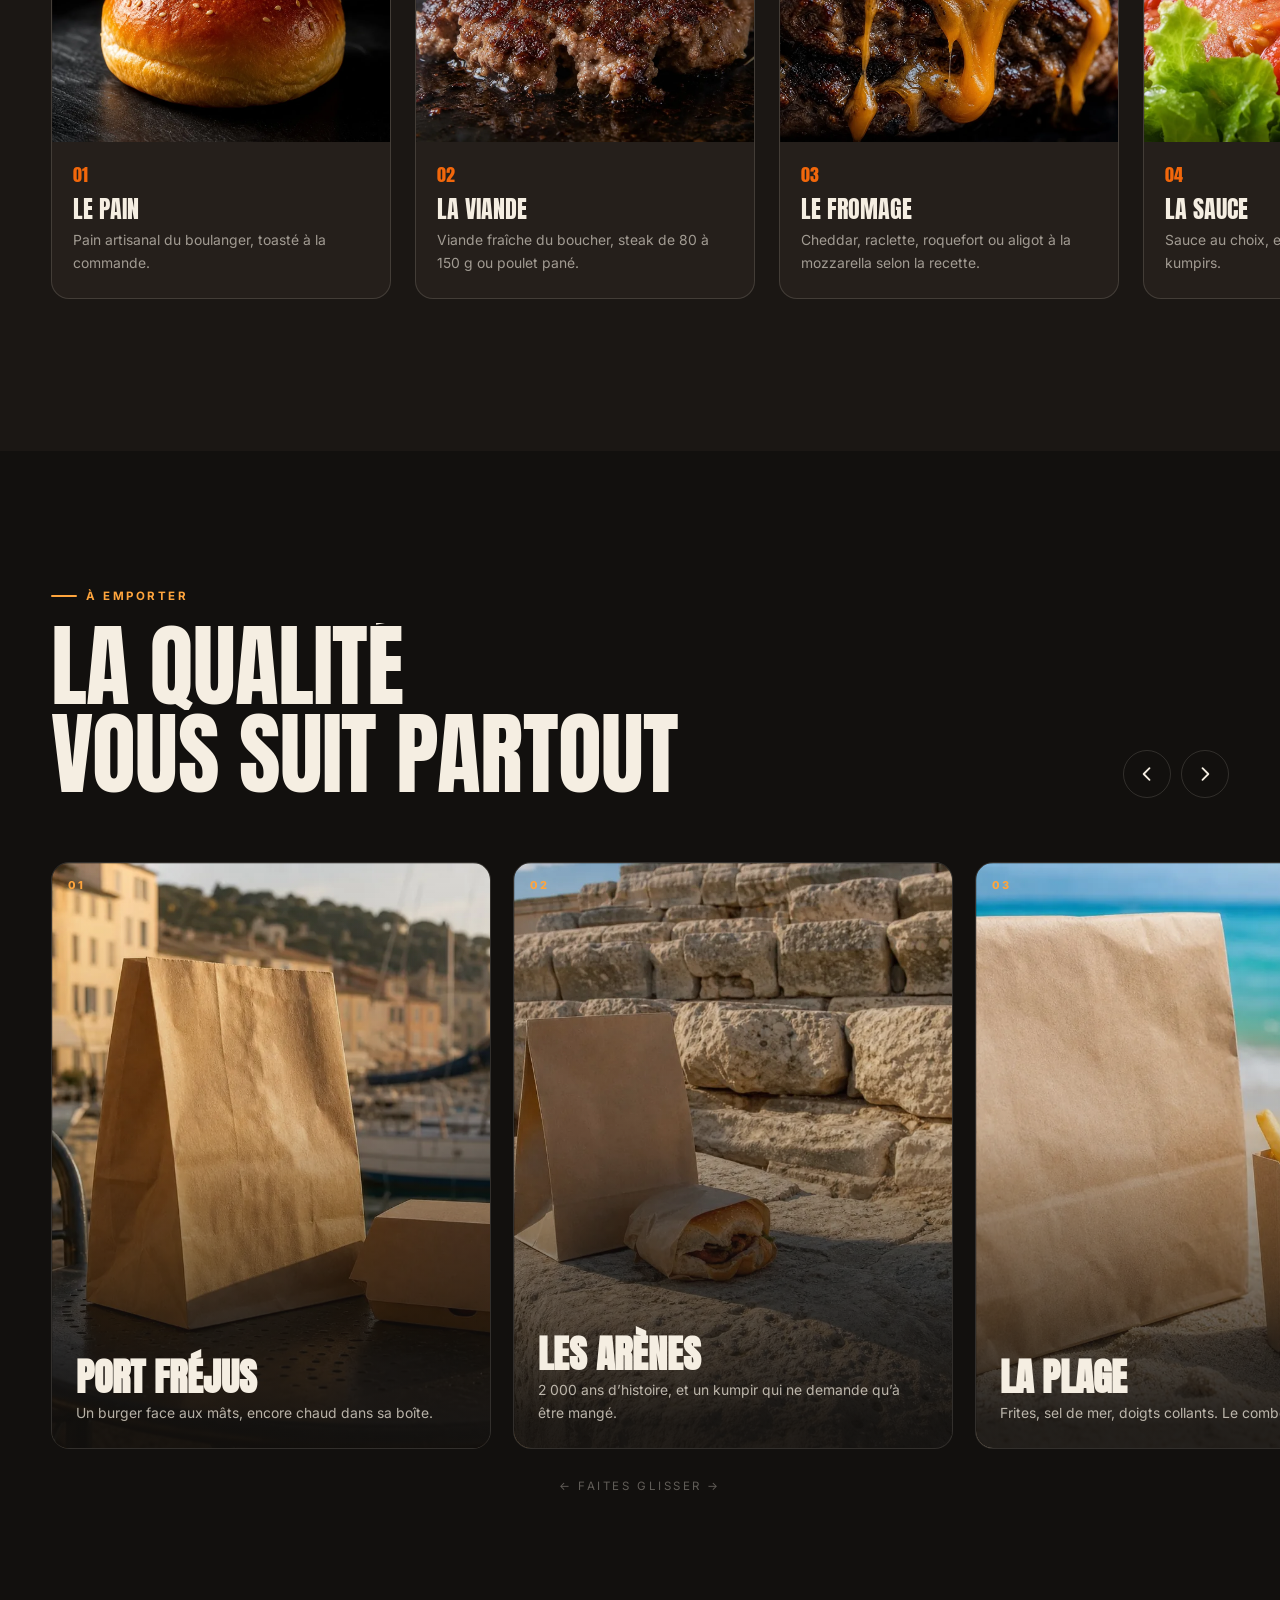
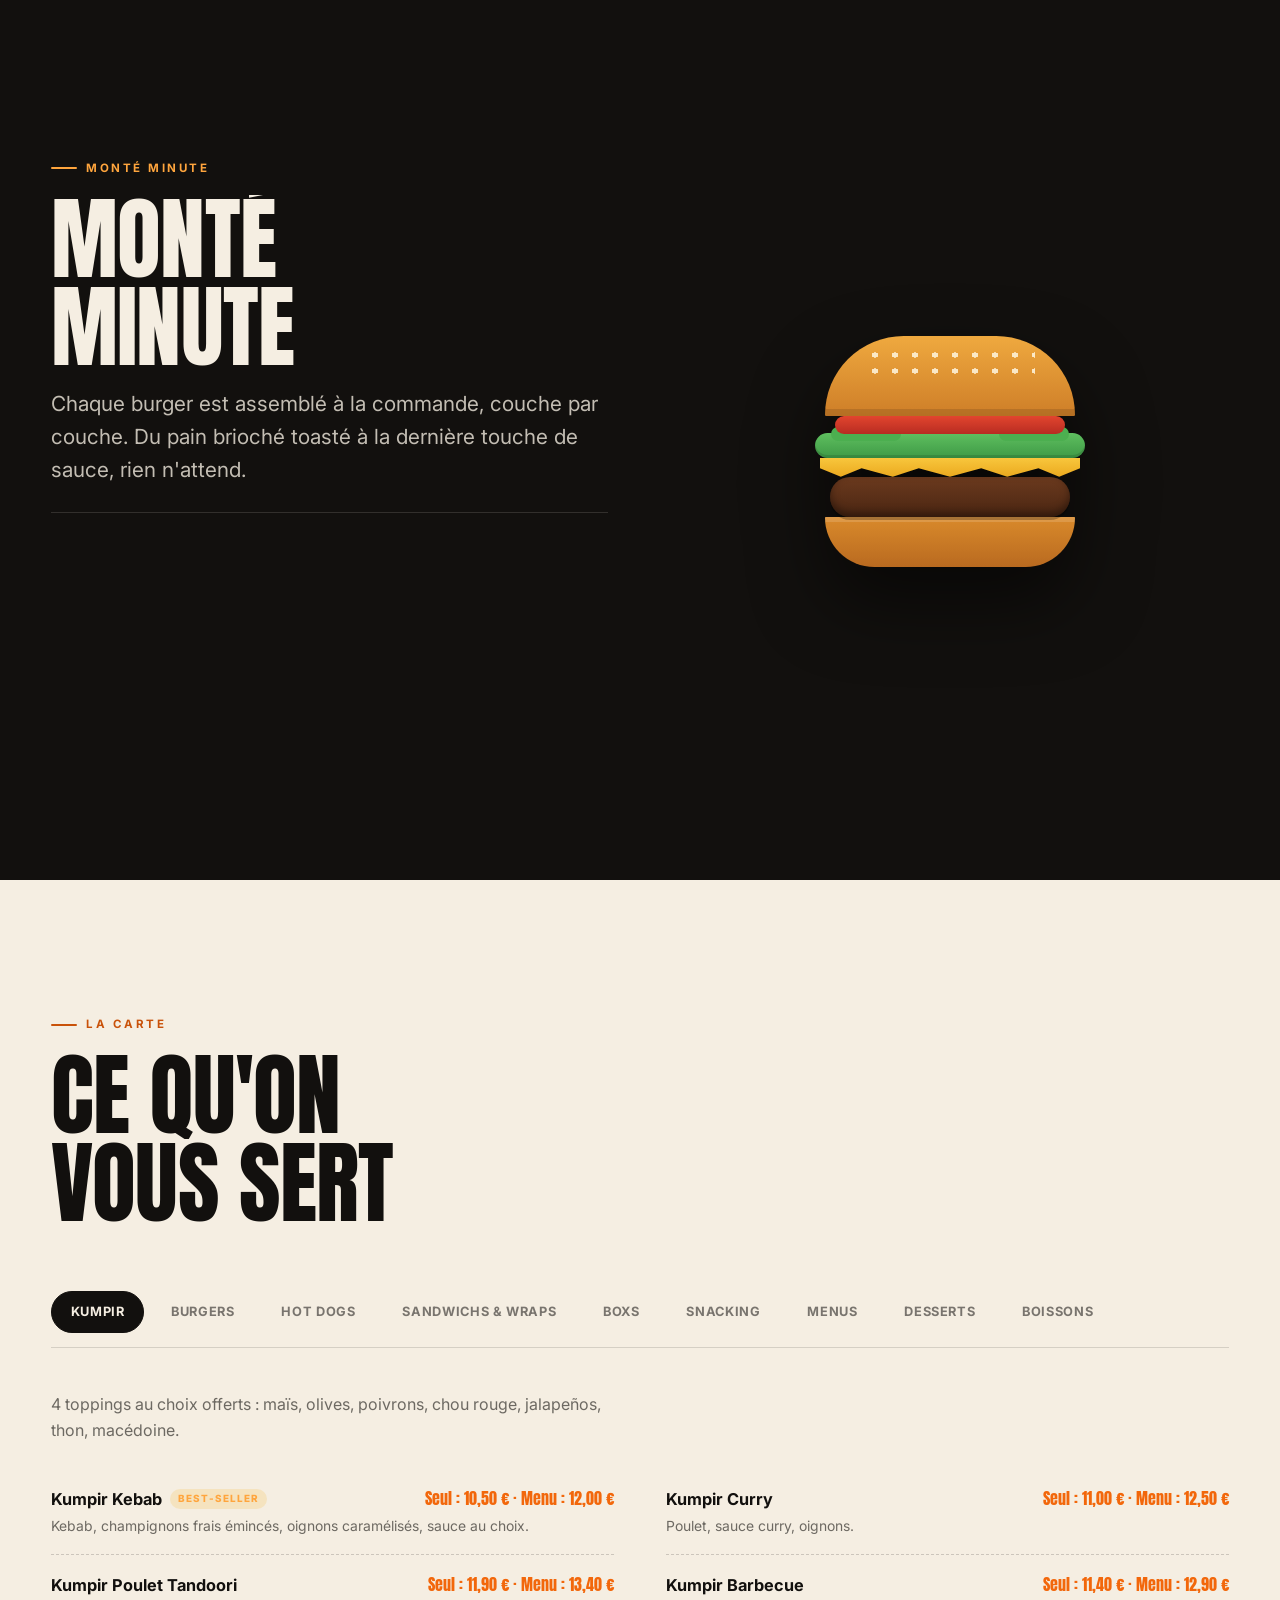
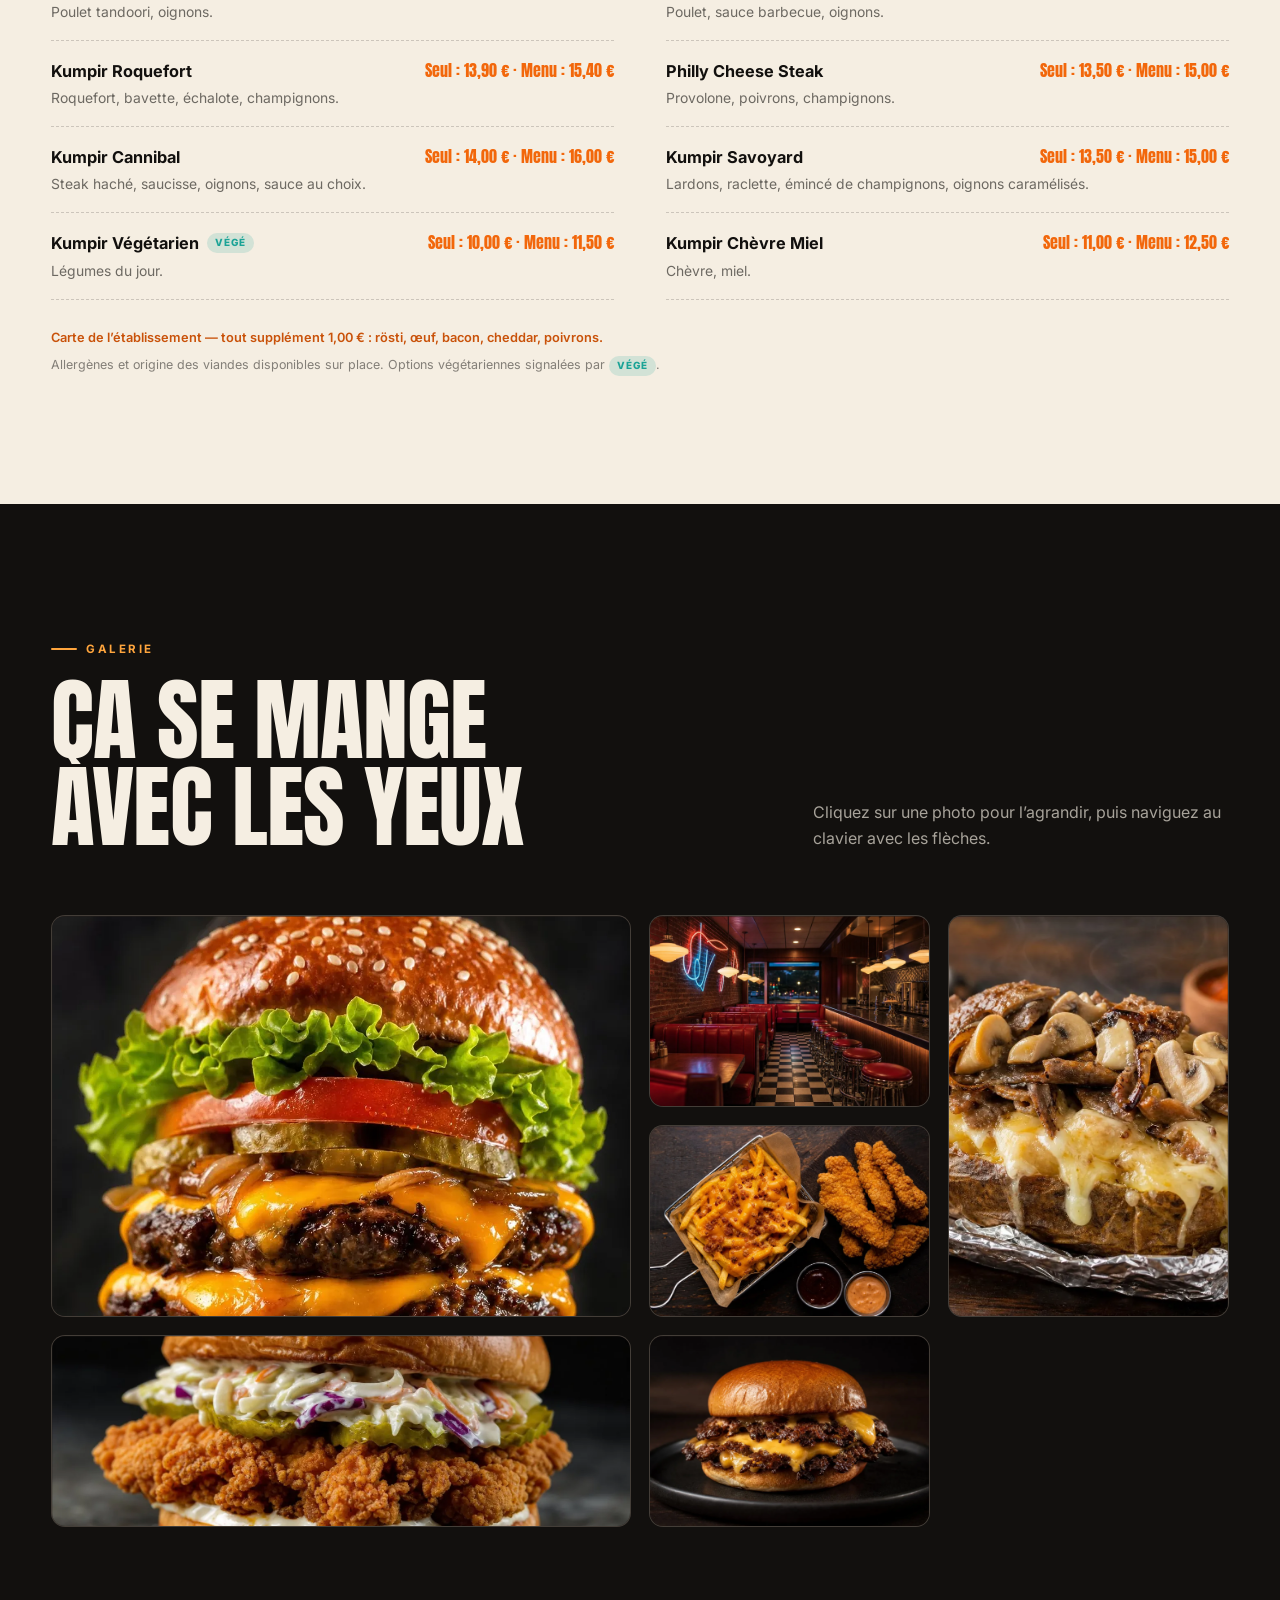
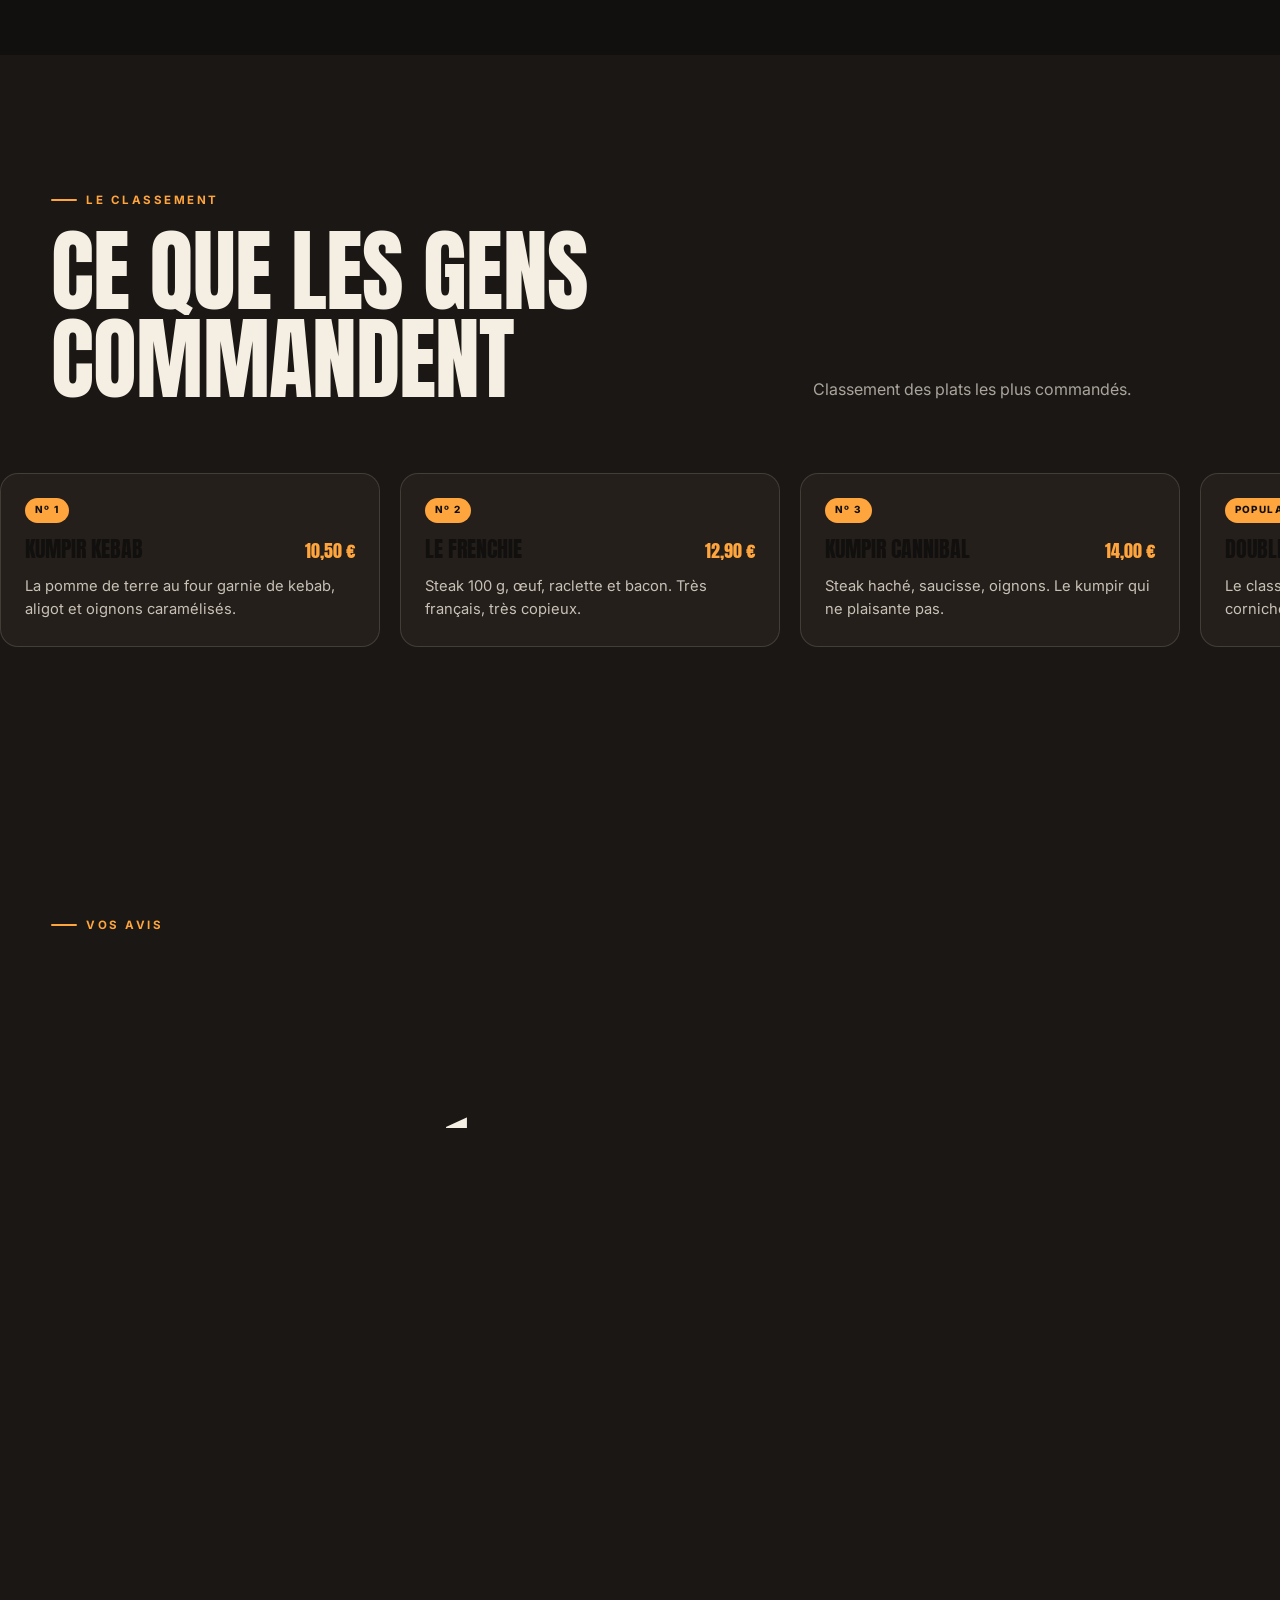
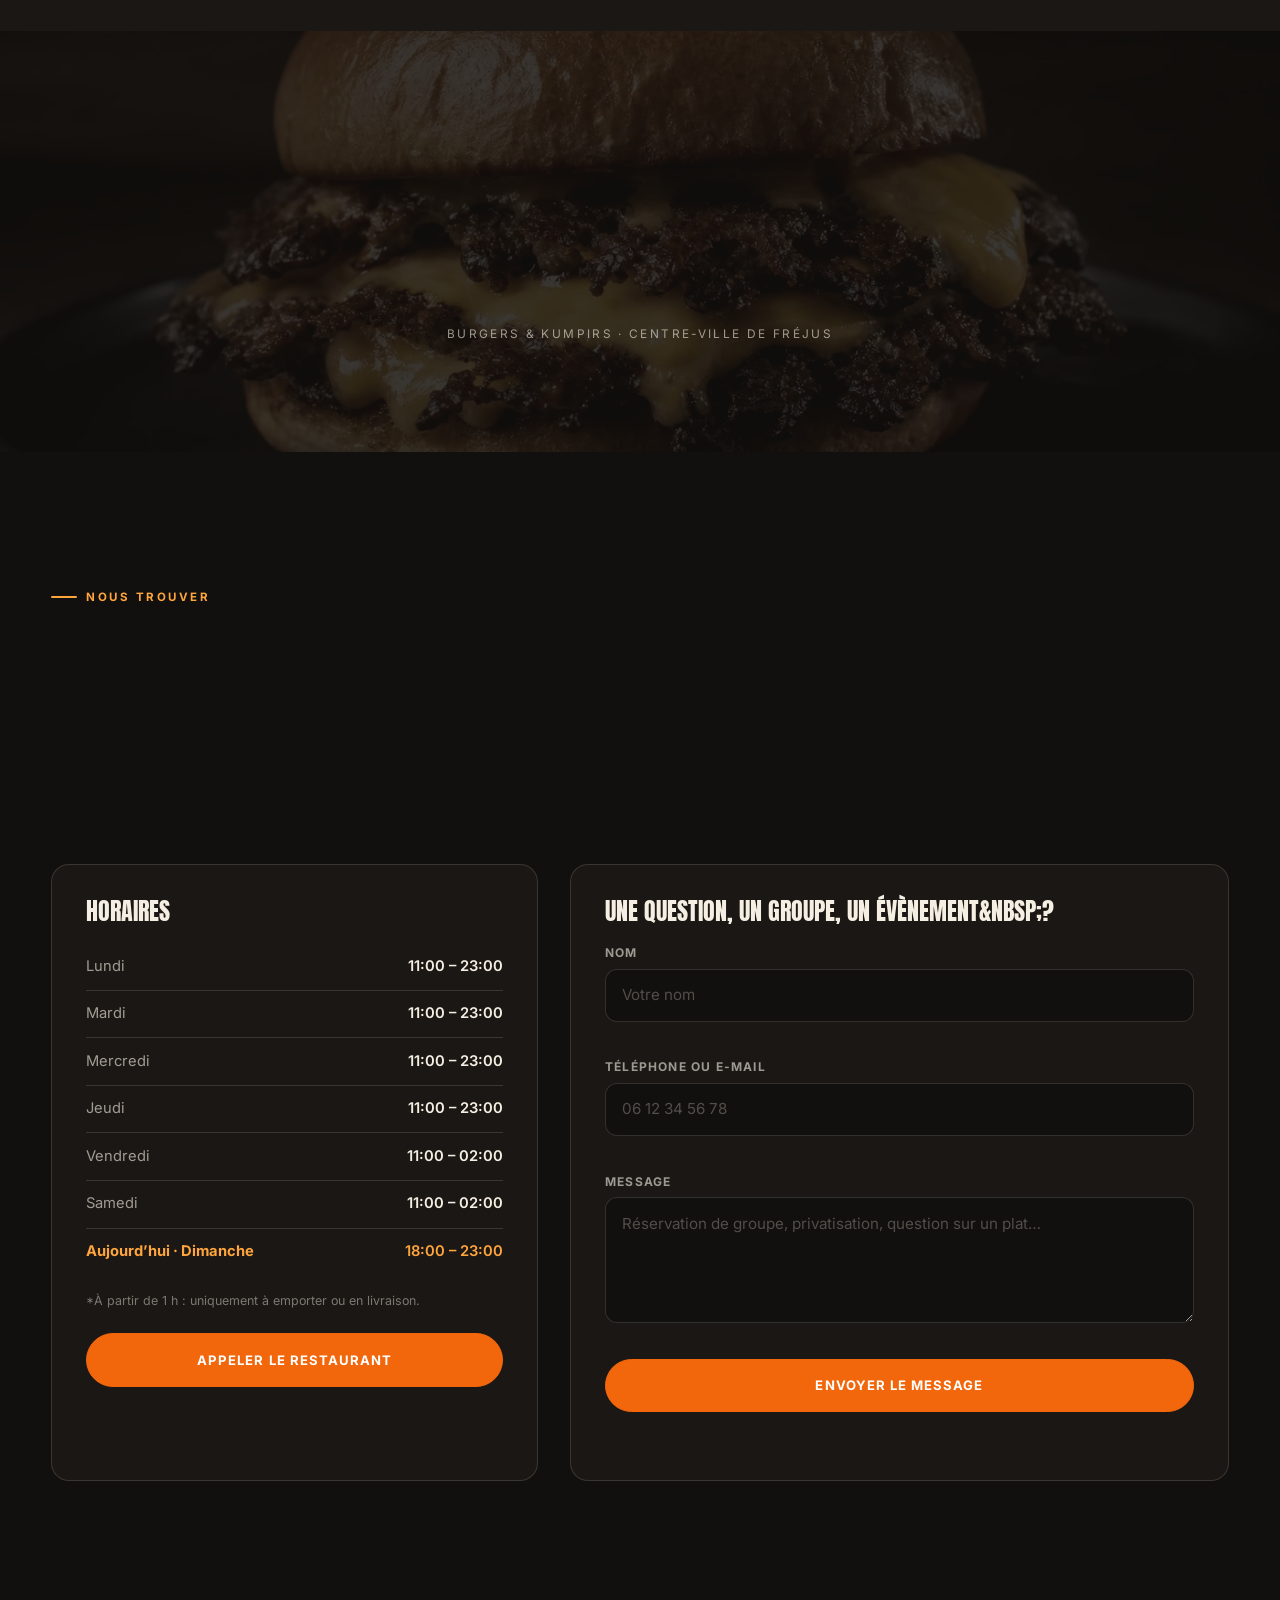
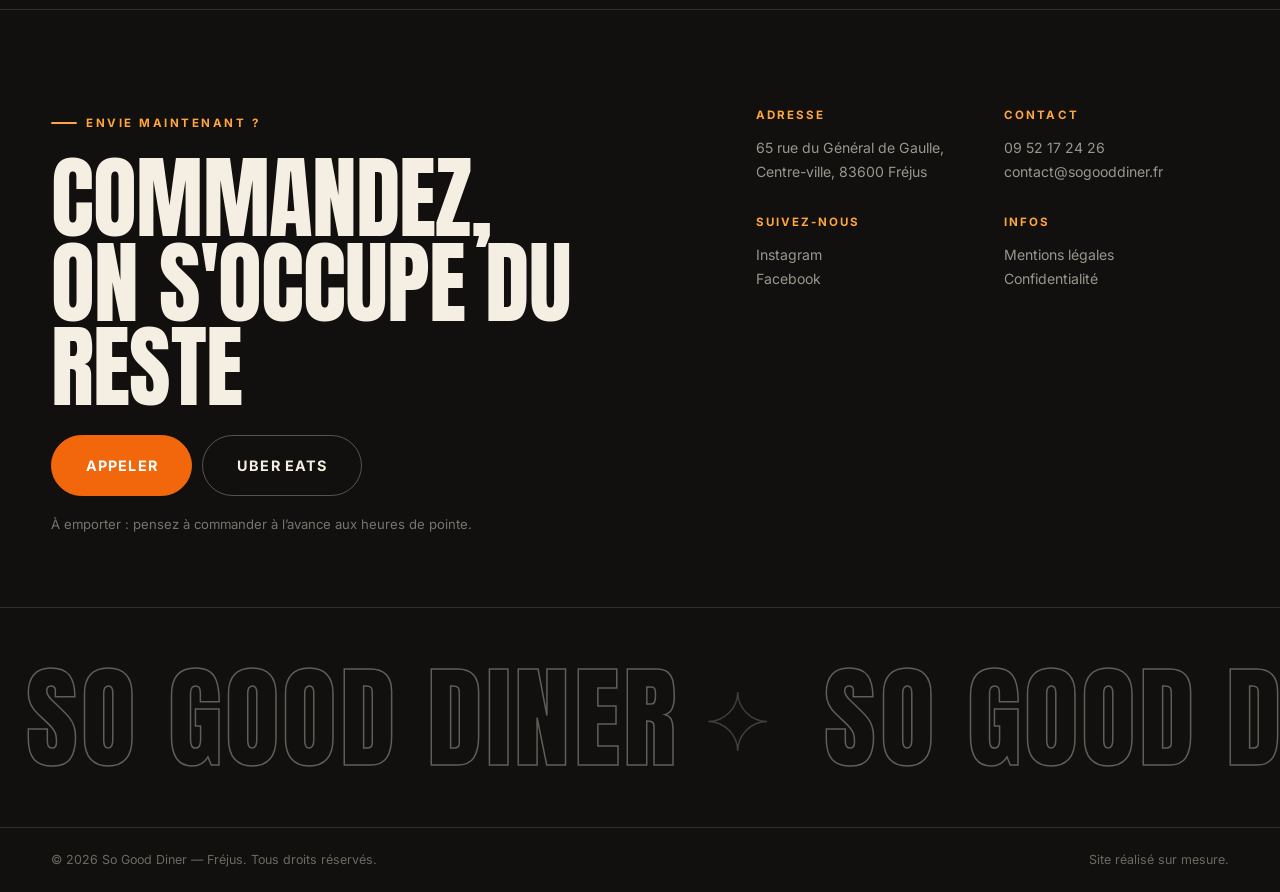
==== commit f53f45c7: "Données officielles à jour (visuels Instagram) : horaires 7j/7 + carte burgers 12 + hot dogs - Horai" ====
--- a/index.html
+++ b/index.html
@@ -22,7 +22,7 @@
 <link rel="preconnect" href="https://fonts.googleapis.com">
 <link rel="preconnect" href="https://fonts.gstatic.com" crossorigin>
 <link href="https://fonts.googleapis.com/css2?family=Anton&family=Inter:wght@400;500;600;700;800&family=Pacifico&display=swap" rel="stylesheet">
-<link rel="stylesheet" href="assets/css/styles.css?v=4">
+<link rel="stylesheet" href="assets/css/styles.css?v=5">
 
 <!-- Données structurées : adresse vérifiée, téléphone à compléter -->
 <script type="application/ld+json">
@@ -44,10 +44,9 @@
   "geo": { "@type": "GeoCoordinates", "latitude": 43.43244, "longitude": 6.73416 },
   "aggregateRating": { "@type": "AggregateRating", "ratingValue": "4.9", "reviewCount": "149" },
   "openingHoursSpecification": [
-    { "@type": "OpeningHoursSpecification", "dayOfWeek": ["Monday","Wednesday","Thursday"], "opens": "11:00", "closes": "15:00" },
-    { "@type": "OpeningHoursSpecification", "dayOfWeek": ["Monday","Wednesday","Thursday"], "opens": "18:00", "closes": "01:00" },
-    { "@type": "OpeningHoursSpecification", "dayOfWeek": "Friday", "opens": "11:00", "closes": "02:00" },
-    { "@type": "OpeningHoursSpecification", "dayOfWeek": "Saturday", "opens": "18:00", "closes": "02:00" }
+    { "@type": "OpeningHoursSpecification", "dayOfWeek": ["Monday","Tuesday","Wednesday","Thursday"], "opens": "11:00", "closes": "23:00" },
+    { "@type": "OpeningHoursSpecification", "dayOfWeek": ["Friday","Saturday"], "opens": "11:00", "closes": "02:00" },
+    { "@type": "OpeningHoursSpecification", "dayOfWeek": "Sunday", "opens": "18:00", "closes": "23:00" }
   ],
   "sameAs": [
     "https://www.instagram.com/sogooddiner83/",
@@ -589,8 +588,8 @@
   <button class="lightbox__nav lightbox__nav--next" id="lb-next" data-i18n-attr="aria-label:lb.next" aria-label="Photo suivante"><svg viewBox="0 0 24 24" aria-hidden="true"><path d="M9 5l7 7-7 7"/></svg></button>
 </div>
 
-<script src="assets/js/i18n.js?v=4"></script>
-<script src="assets/js/content.js?v=4"></script>
-<script src="assets/js/main.js?v=4"></script>
+<script src="assets/js/i18n.js?v=5"></script>
+<script src="assets/js/content.js?v=5"></script>
+<script src="assets/js/main.js?v=5"></script>
 </body>
 </html>
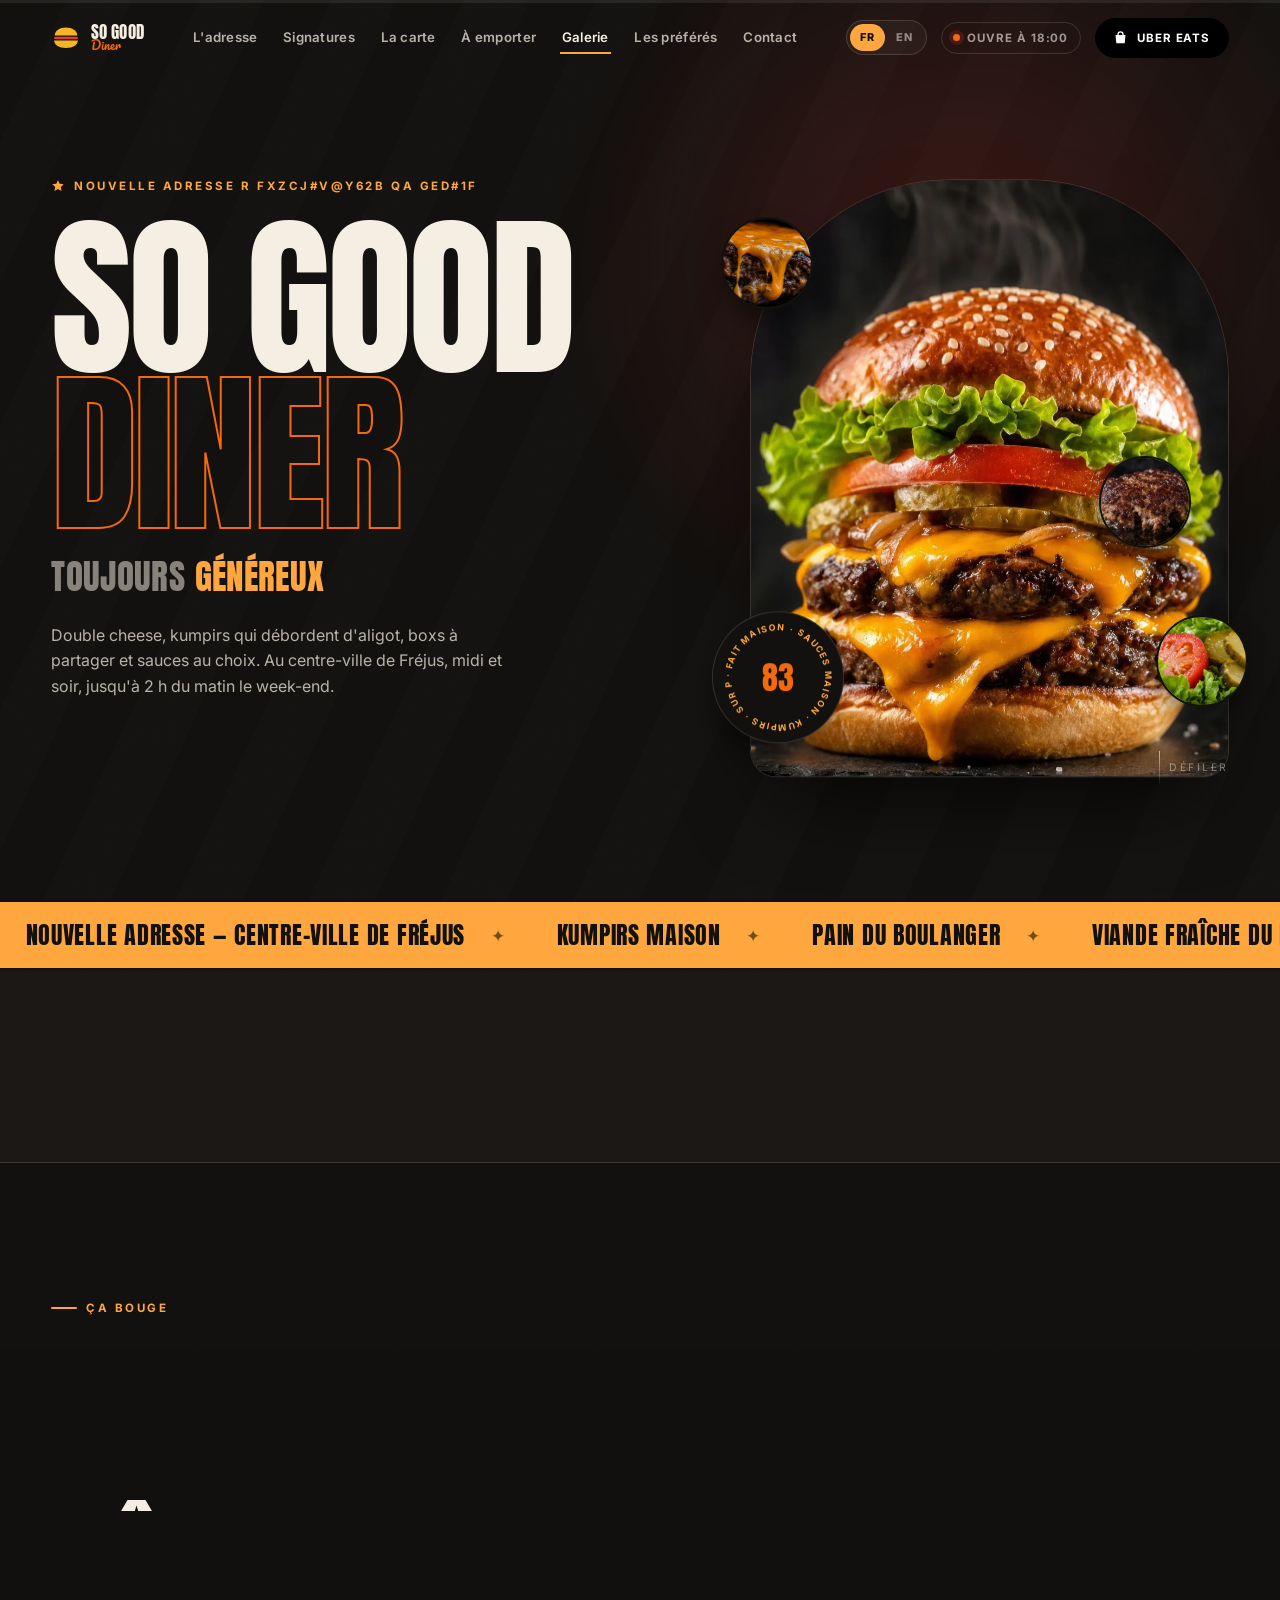
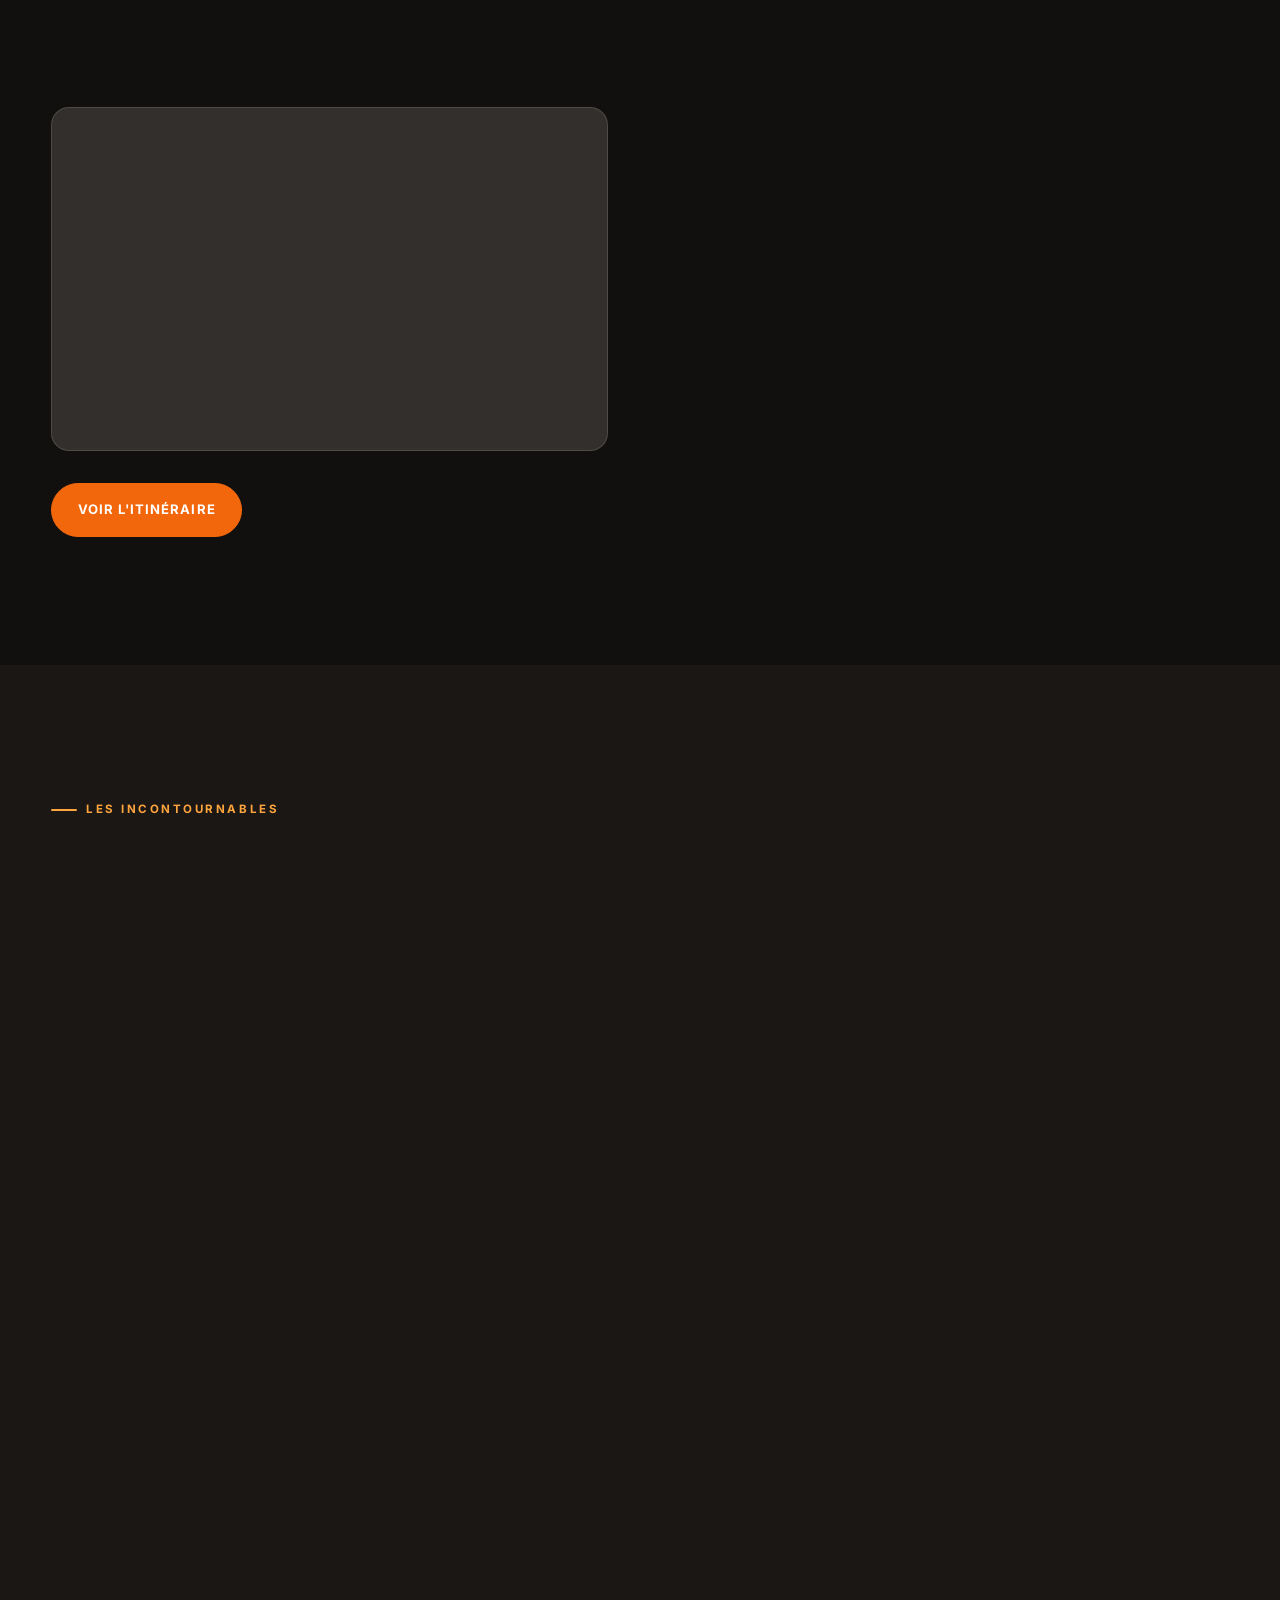
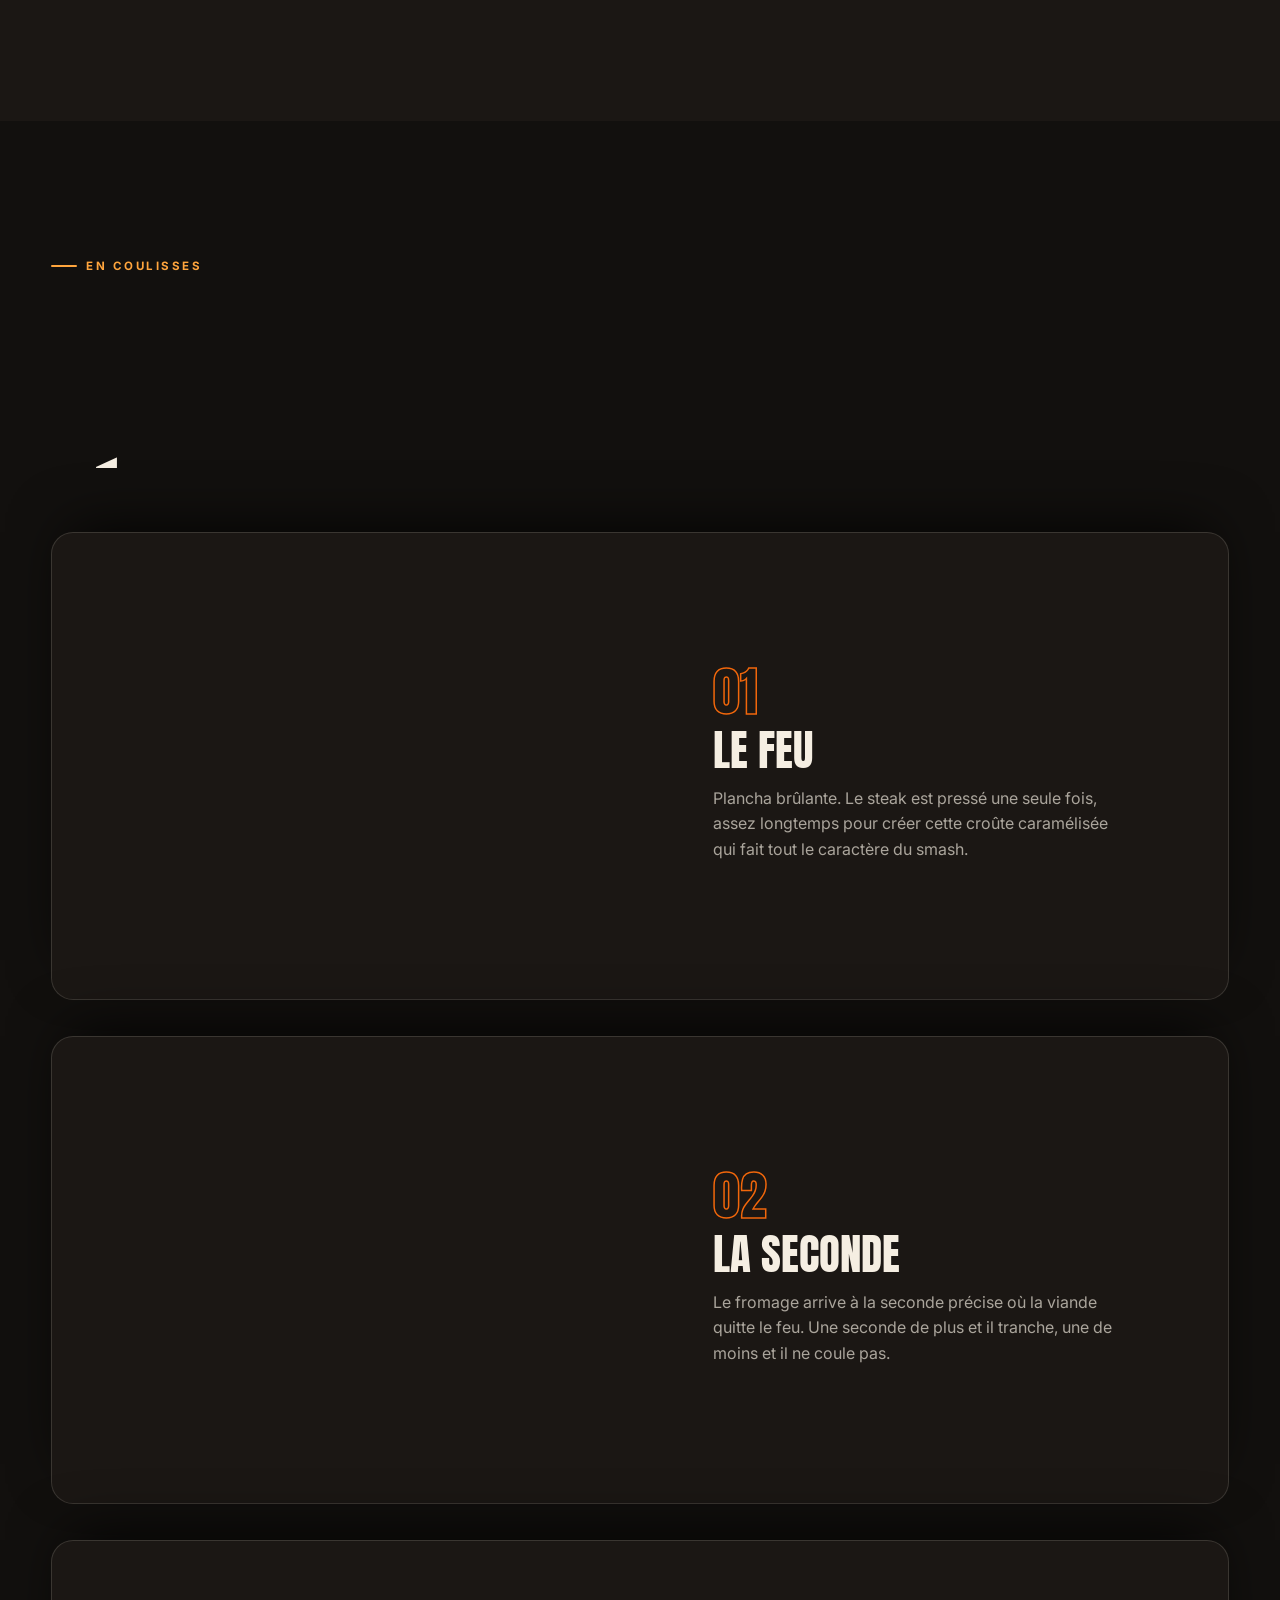
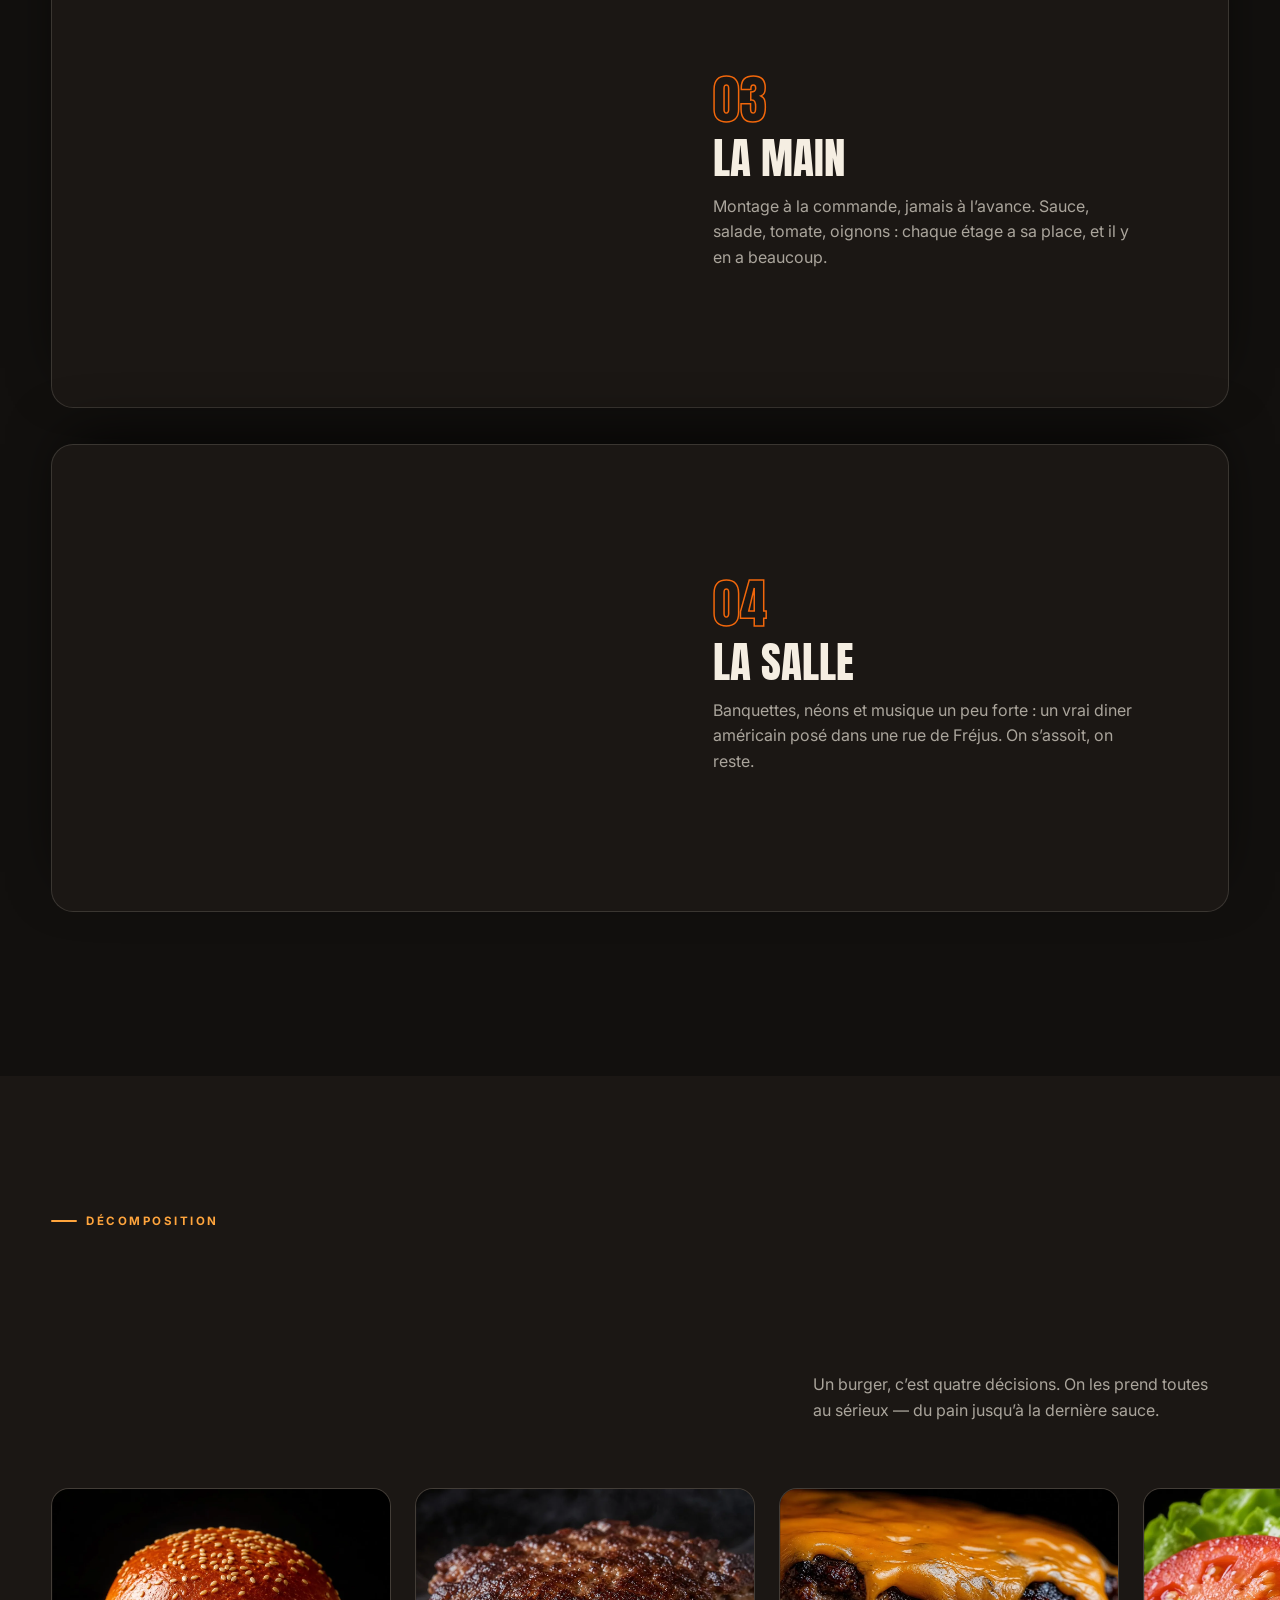
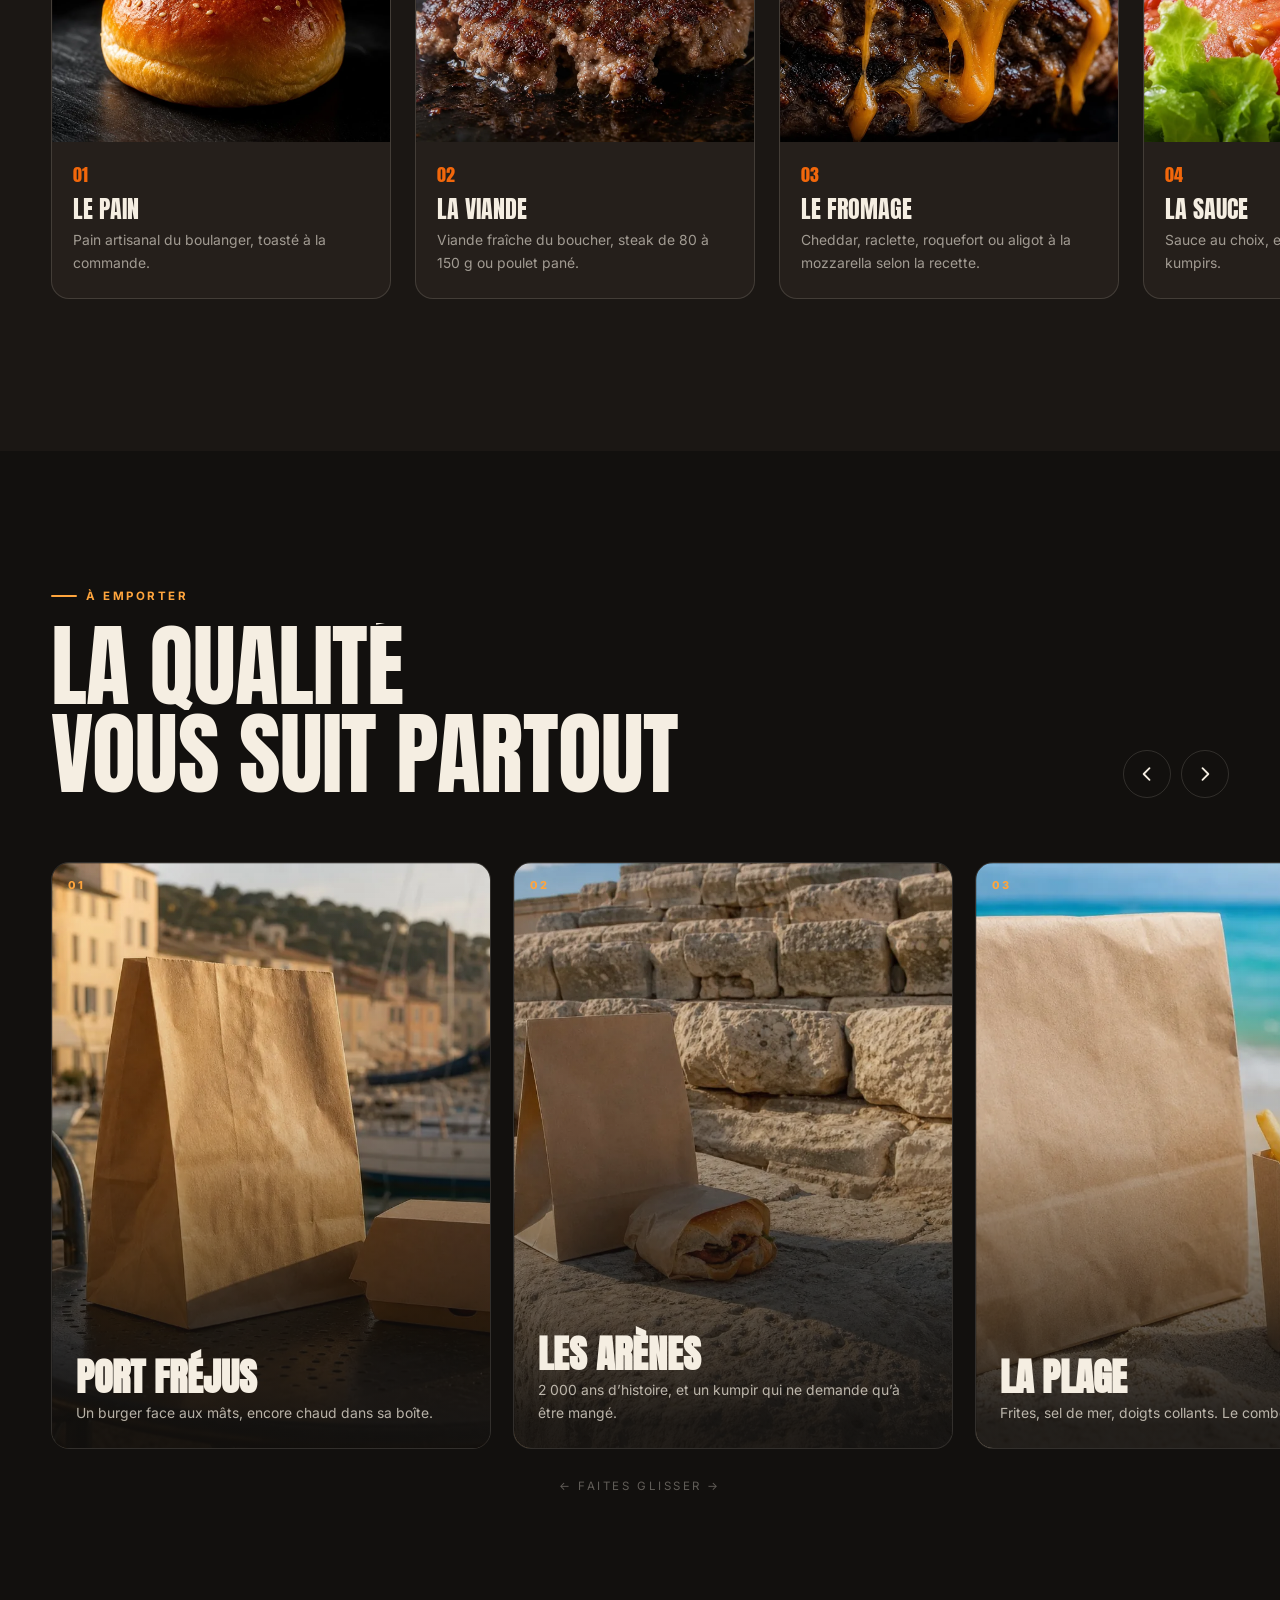
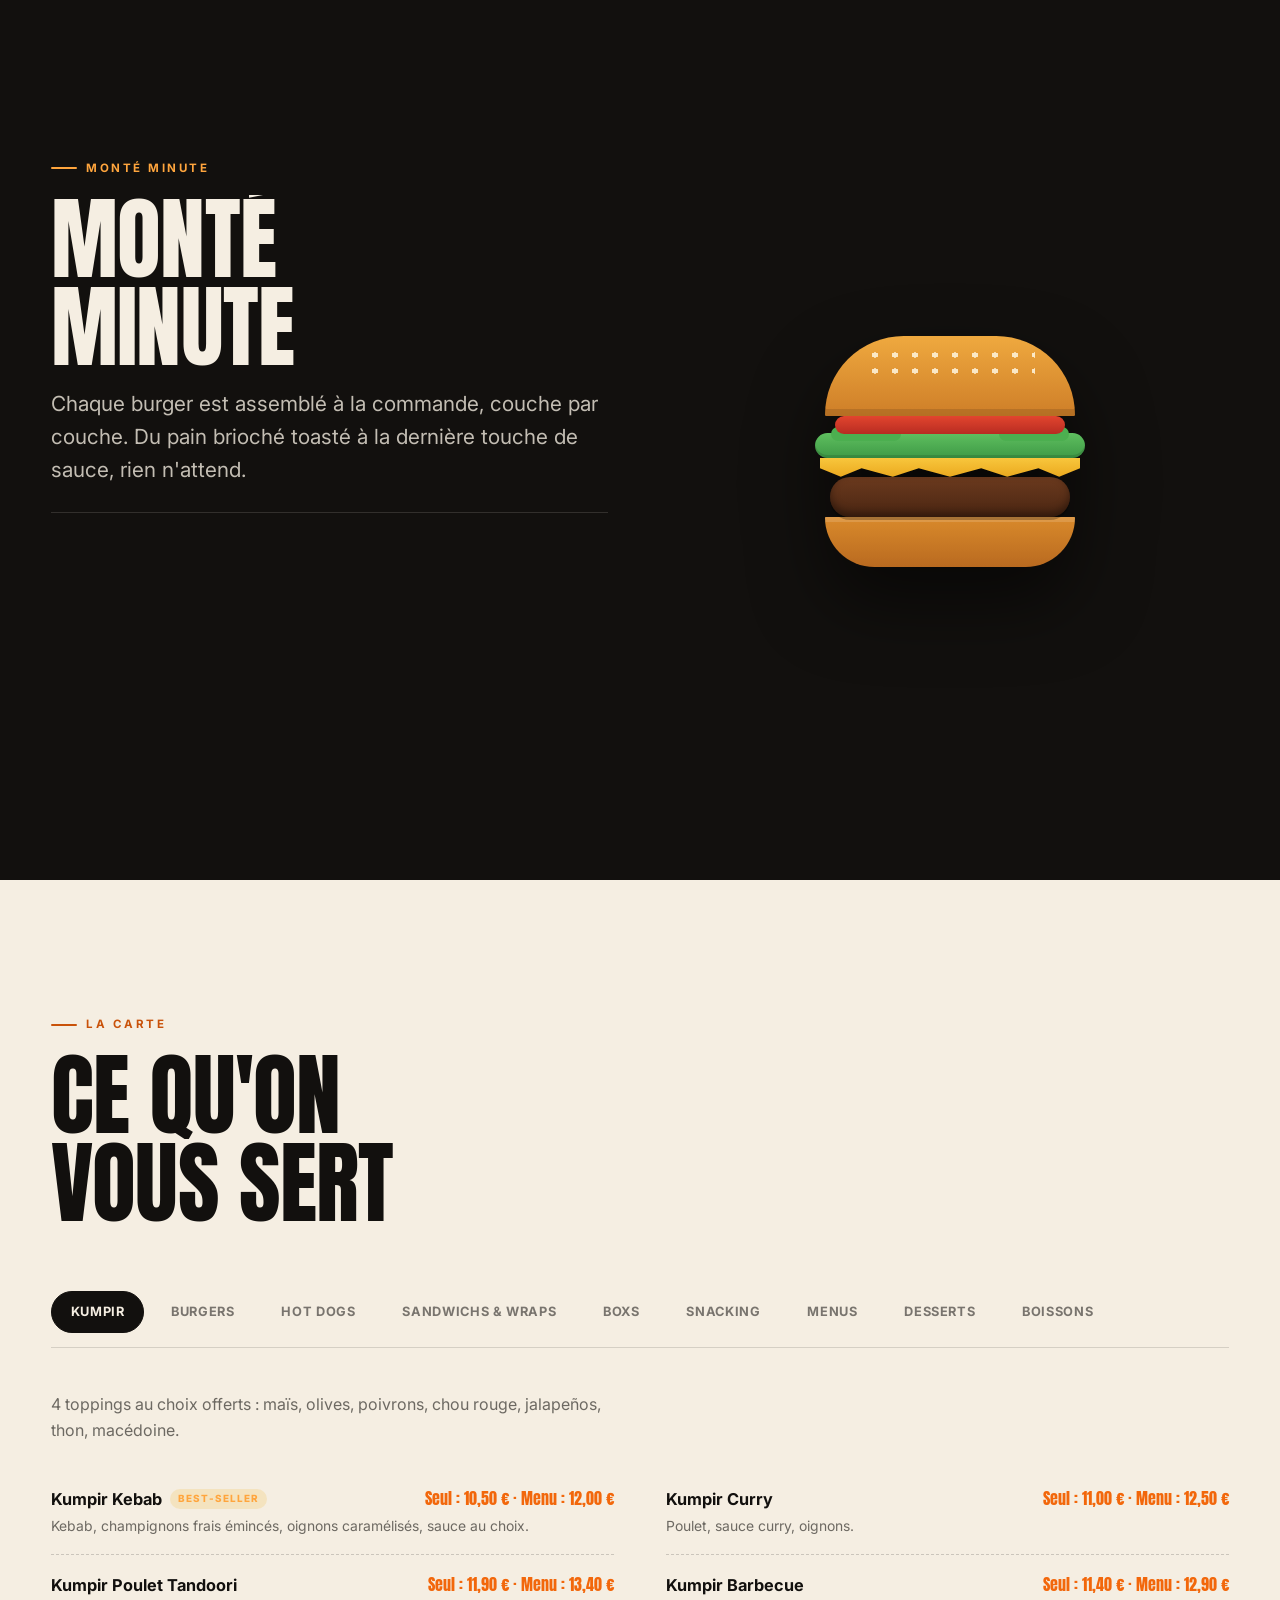
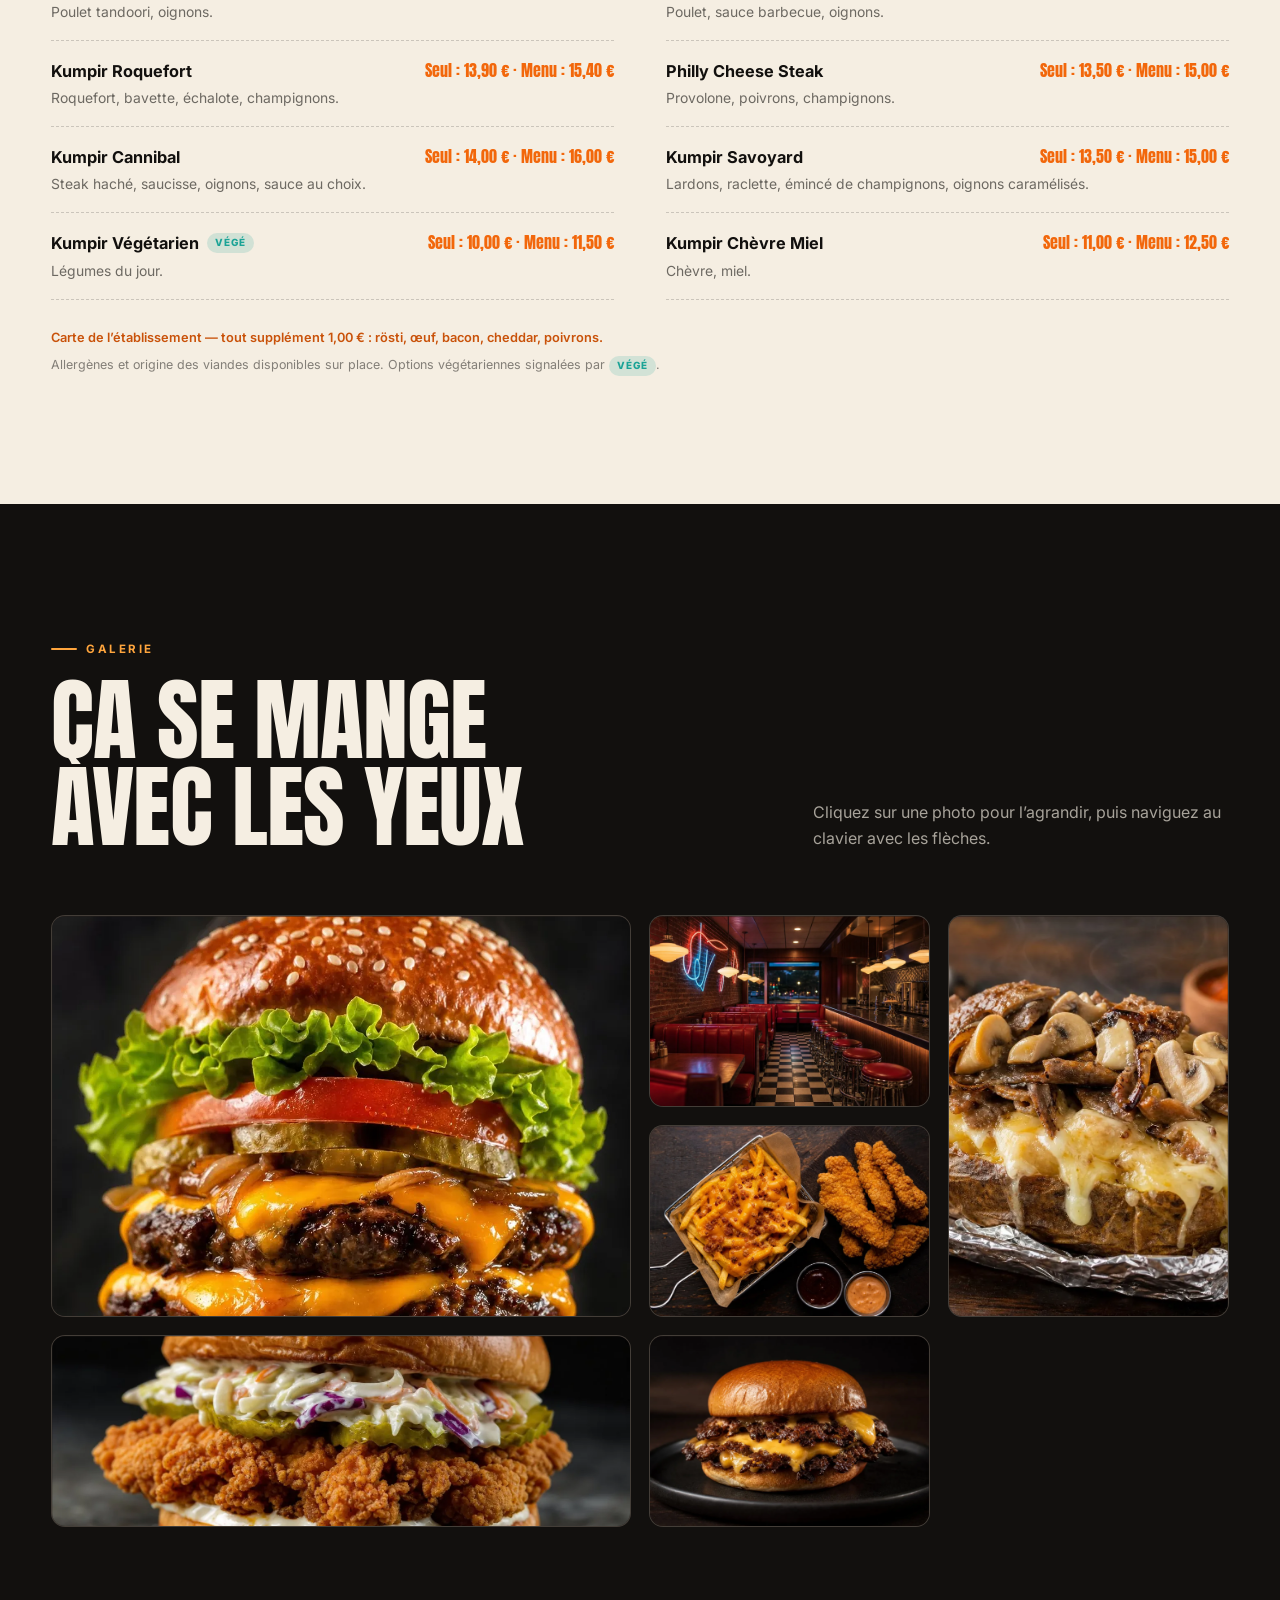
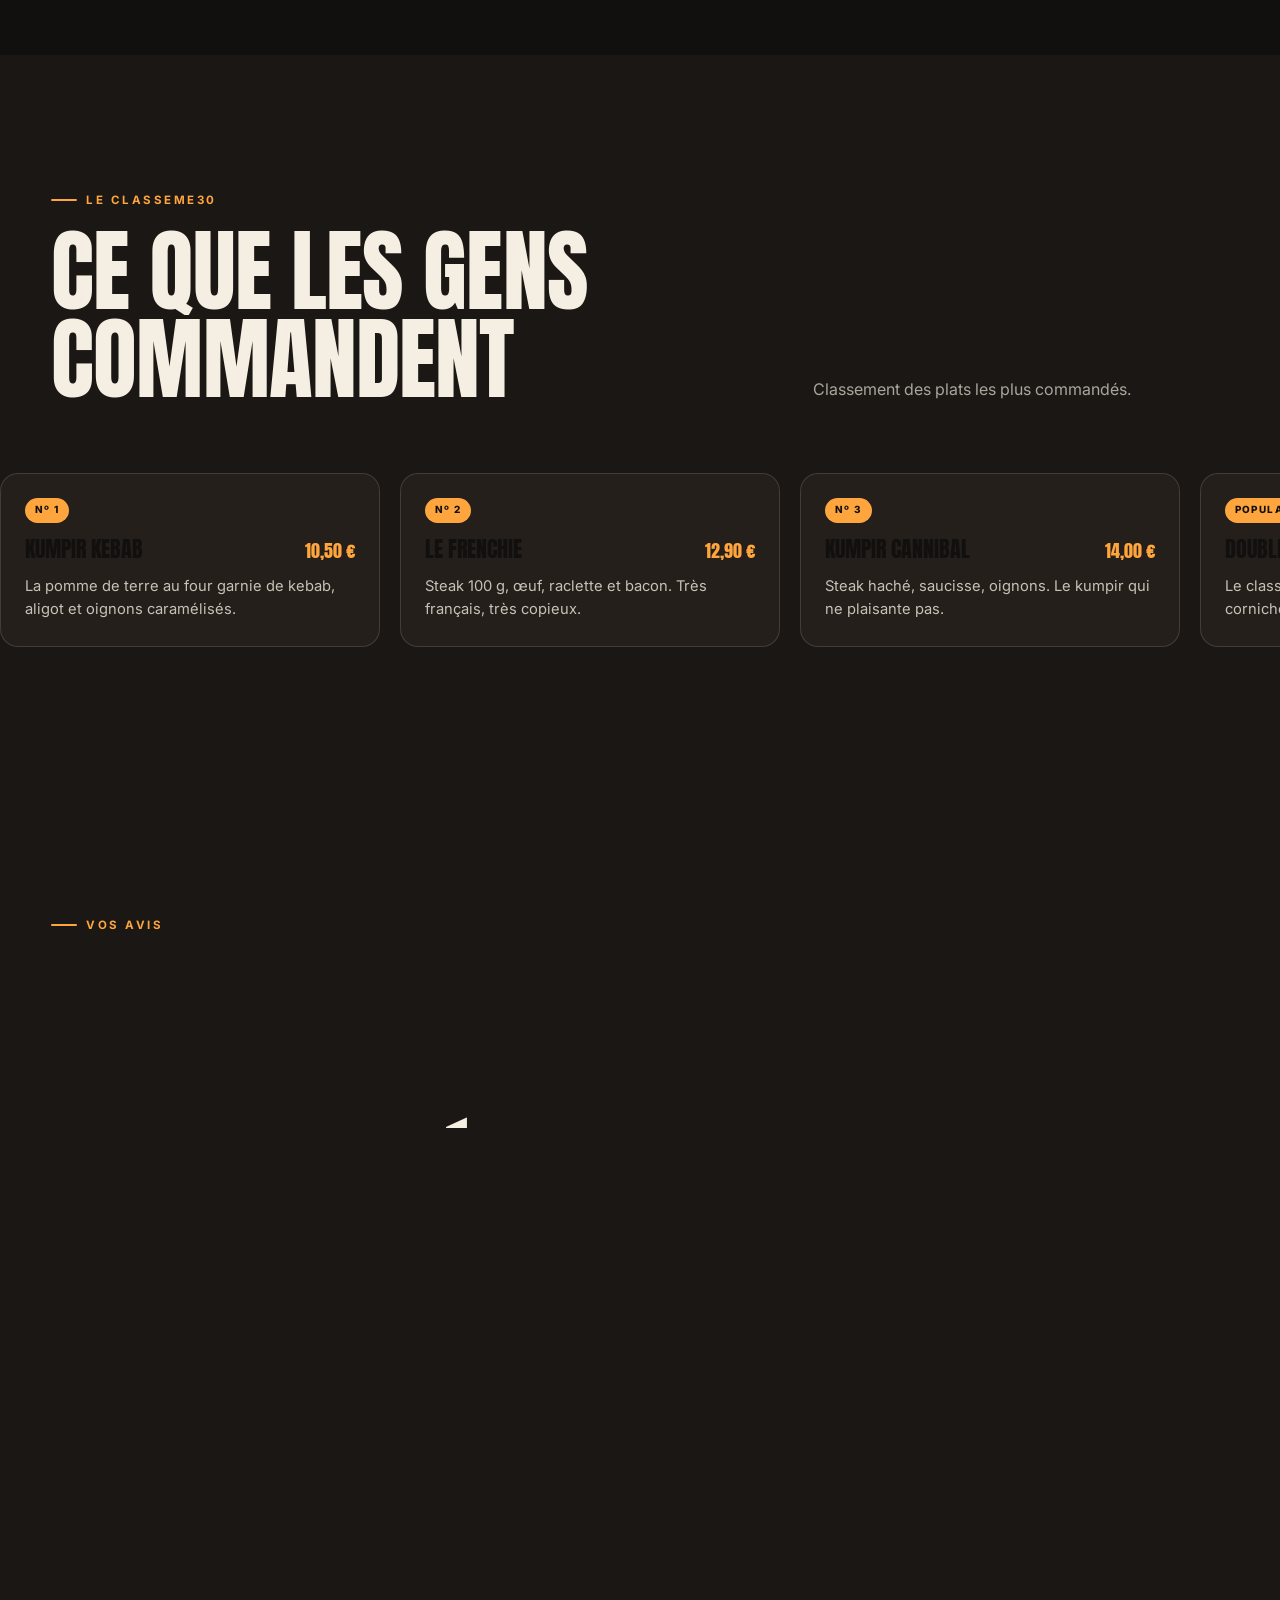
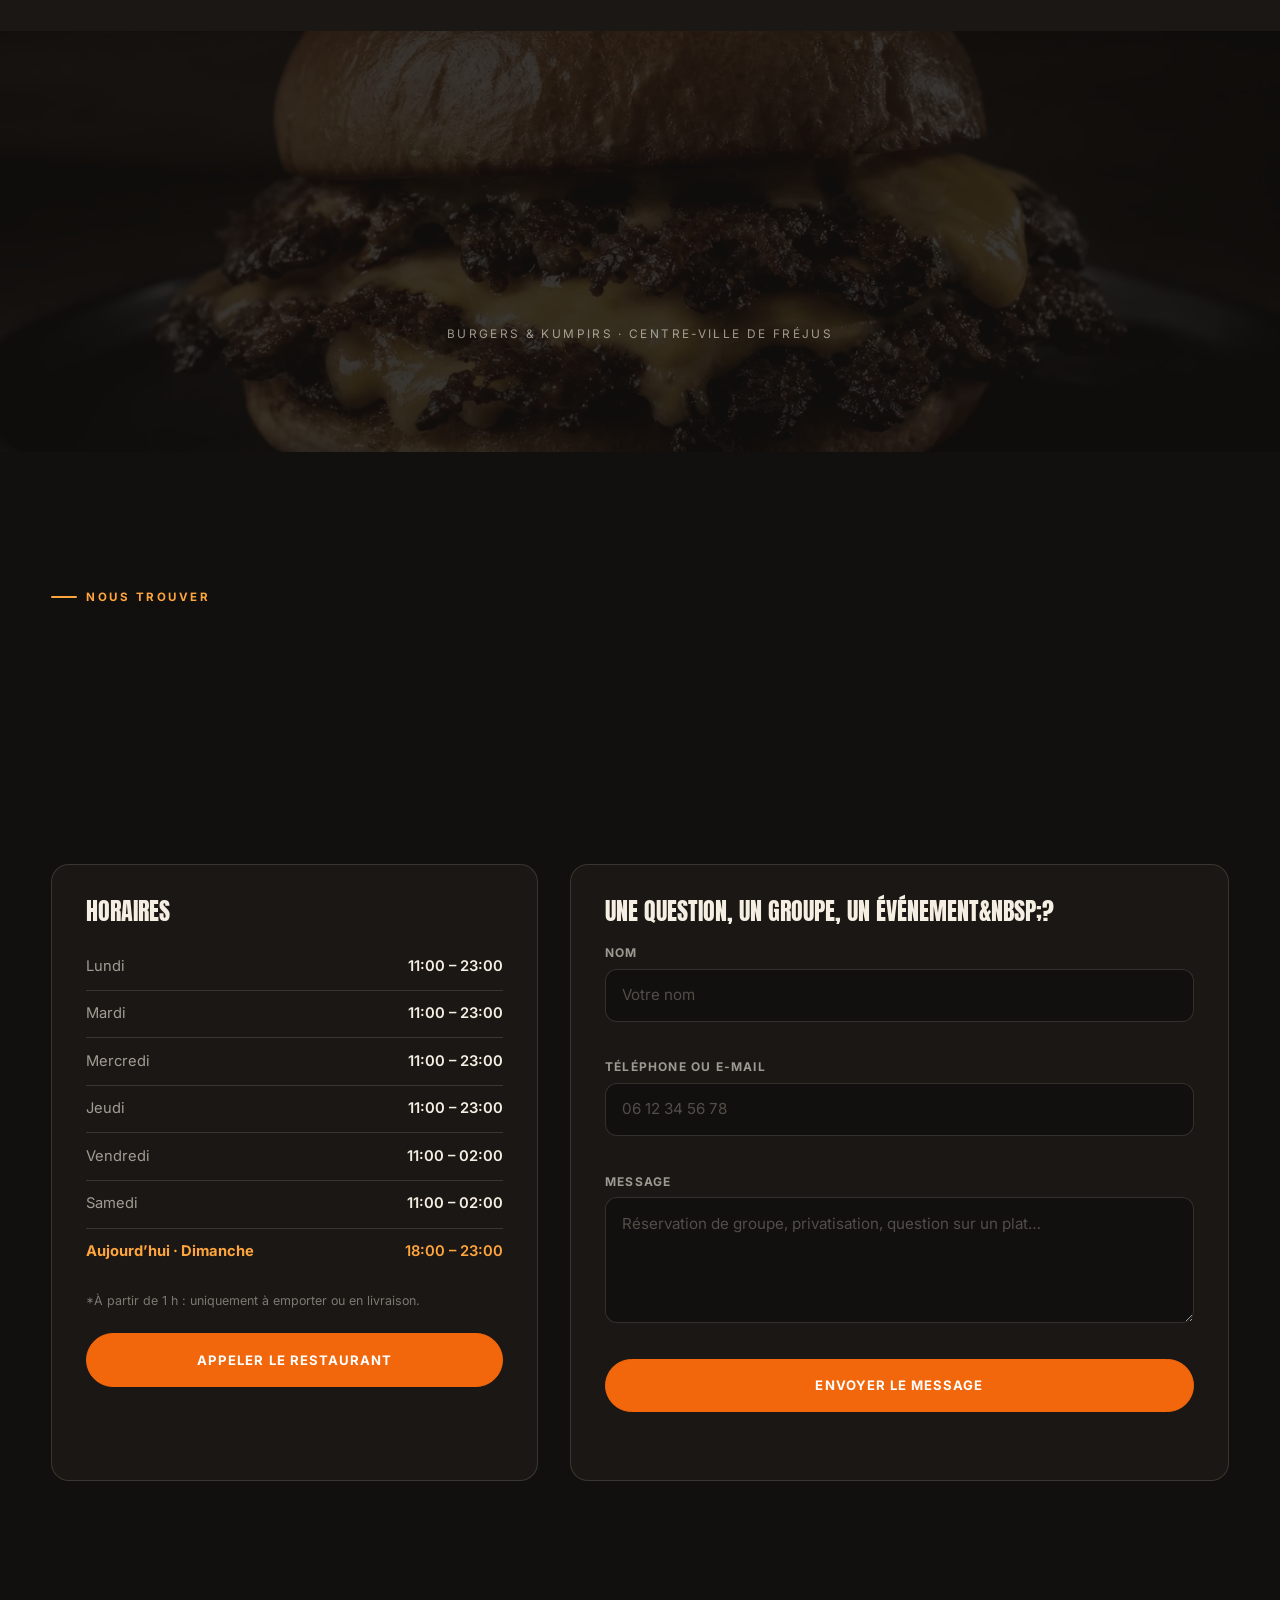
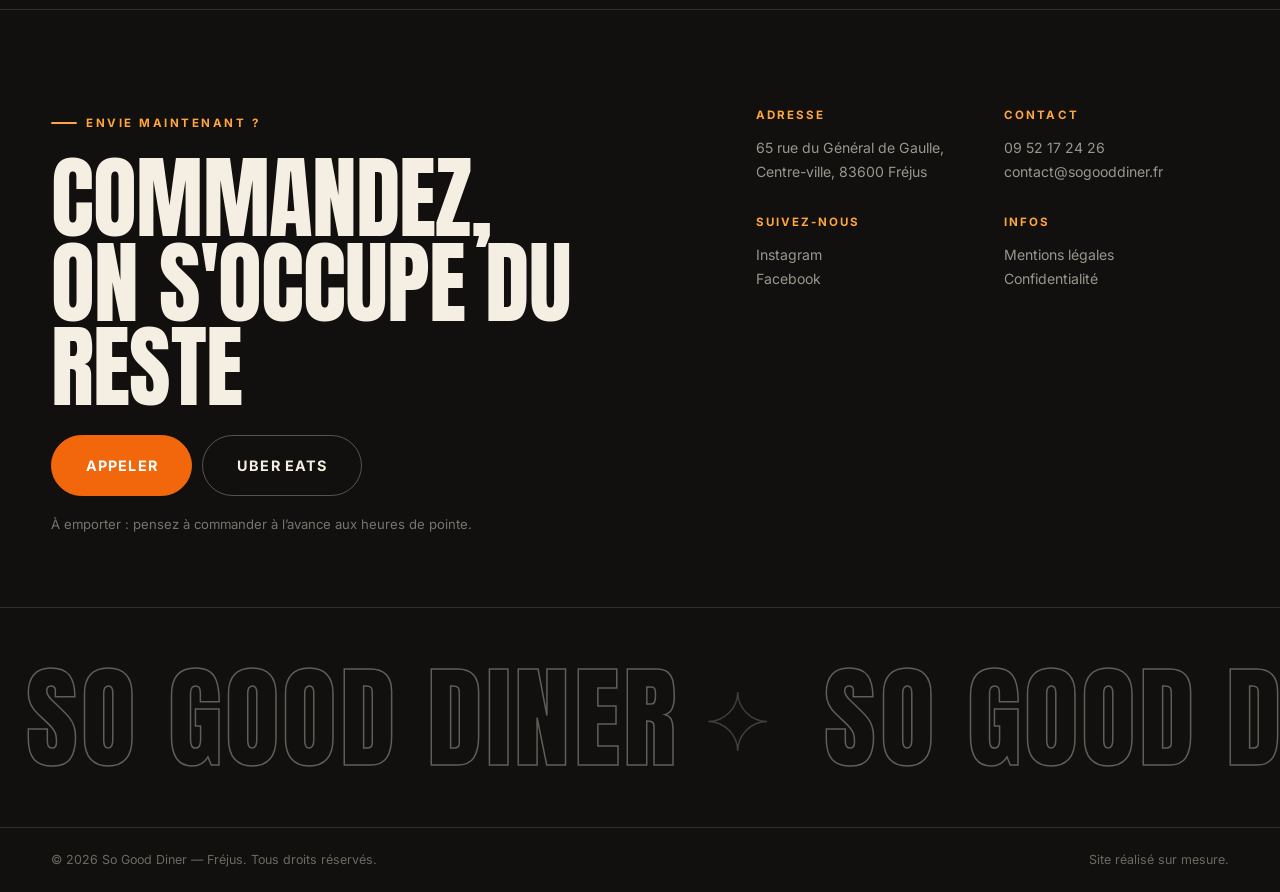
==== commit c66d857c: "WOW & finitions (V5) : braises au clic Commander, cascade carte, retour-haut, titres décodés + corre" ====
--- a/index.html
+++ b/index.html
@@ -22,7 +22,7 @@
 <link rel="preconnect" href="https://fonts.googleapis.com">
 <link rel="preconnect" href="https://fonts.gstatic.com" crossorigin>
 <link href="https://fonts.googleapis.com/css2?family=Anton&family=Inter:wght@400;500;600;700;800&family=Pacifico&display=swap" rel="stylesheet">
-<link rel="stylesheet" href="assets/css/styles.css?v=5">
+<link rel="stylesheet" href="assets/css/styles.css?v=6">
 
 <!-- Données structurées : adresse vérifiée, téléphone à compléter -->
 <script type="application/ld+json">
@@ -384,7 +384,7 @@
           </ul>
         </div>
         <div class="burger-stage">
-          <div class="burger" data-animate aria-hidden="true">
+          <div class="burger tilt" data-animate aria-hidden="true">
             <div class="burger__layer burger__bun--bottom" style="--i:0"></div>
             <div class="burger__layer burger__patty" style="--i:1"></div>
             <div class="burger__layer burger__cheese" style="--i:2"></div>
@@ -500,7 +500,7 @@
         </div>
 
         <div class="contact__form card">
-          <h3 data-i18n="contact.formTitre">Une question, un groupe, un évènement&nbsp;?</h3>
+          <h3 data-i18n="contact.formTitre">Une question, un groupe, un événement&nbsp;?</h3>
           <form id="contact-form" novalidate>
             <div class="field">
               <label for="f-nom" data-i18n="contact.nom">Nom</label>
@@ -588,8 +588,8 @@
   <button class="lightbox__nav lightbox__nav--next" id="lb-next" data-i18n-attr="aria-label:lb.next" aria-label="Photo suivante"><svg viewBox="0 0 24 24" aria-hidden="true"><path d="M9 5l7 7-7 7"/></svg></button>
 </div>
 
-<script src="assets/js/i18n.js?v=5"></script>
-<script src="assets/js/content.js?v=5"></script>
-<script src="assets/js/main.js?v=5"></script>
+<script src="assets/js/i18n.js?v=6"></script>
+<script src="assets/js/content.js?v=6"></script>
+<script src="assets/js/main.js?v=6"></script>
 </body>
 </html>
--- a/assets/css/styles.css
+++ b/assets/css/styles.css
@@ -836,6 +836,41 @@
 .avis__note{font-family:var(--display);color:var(--paper);font-size:1.15rem}
 .avis__txt{margin:0;border:0;font-size:.95rem;color:rgba(245,238,226,.82);flex:1}
 .avis__nom{font-size:.78rem;letter-spacing:.14em;text-transform:uppercase;color:var(--cheddar)}
+
+/* ============================================================================
+   V5 — WOW & FINITIONS : cascade de la carte, retour-haut, ancres sous la nav.
+   ========================================================================== */
+.section,footer{scroll-margin-top:76px}
+
+.carte__panel.is-active .item{animation:itemIn .5s var(--ease) both;animation-delay:calc(var(--n,0)*45ms)}
+@keyframes itemIn{from{opacity:0;transform:translateY(14px)}to{opacity:1;transform:none}}
+
+.totop{
+  position:fixed;right:22px;bottom:22px;z-index:8500;width:52px;height:52px;border-radius:50%;
+  background:var(--red);color:#fff;display:grid;place-items:center;
+  box-shadow:0 14px 30px -10px rgba(0,0,0,.6);
+  opacity:0;transform:translateY(16px) scale(.8);pointer-events:none;
+  transition:opacity .4s var(--ease),transform .4s var(--ease),background .3s;
+}
+.totop svg{width:22px;height:22px;fill:#fff;transition:fill .3s}
+.totop.is-show{opacity:1;transform:none;pointer-events:auto}
+.totop:hover{background:var(--cheddar)}
+.totop:hover svg{fill:var(--ink)}
+
+/* Braises qui jaillissent au clic sur « Commander » */
+.embers{position:fixed;inset:0;pointer-events:none;z-index:9000;overflow:hidden}
+.ember{
+  position:absolute;width:9px;height:9px;border-radius:50%;
+  background:radial-gradient(circle at 32% 30%,#FFE3A8,var(--cheddar) 46%,var(--red));
+  box-shadow:0 0 12px 3px rgba(255,165,61,.65);
+  transform:translate(-50%,-50%);
+  animation:emberFly .85s cubic-bezier(.18,.72,.28,1) forwards;
+  will-change:transform,opacity;
+}
+@keyframes emberFly{
+  0%{opacity:1;transform:translate(-50%,-50%) scale(1)}
+  100%{opacity:0;transform:translate(calc(-50% + var(--dx,0)),calc(-50% + var(--dy,0))) scale(.2)}
+}
 
 /* ------------------------------------------------------------- RESPONSIVE */
 @media (max-width:1080px){
@@ -872,6 +907,8 @@
 @media (max-width:480px){
   .hero__title{font-size:clamp(3rem,17vw,4.5rem)}
   .nav__word{font-size:.92rem}
+  .btn--uber span{display:none}
+  .btn--uber{padding:.6rem .75rem}
 }
 
 /* -------------------------------------------------- ACCESSIBILITÉ / MOTION */
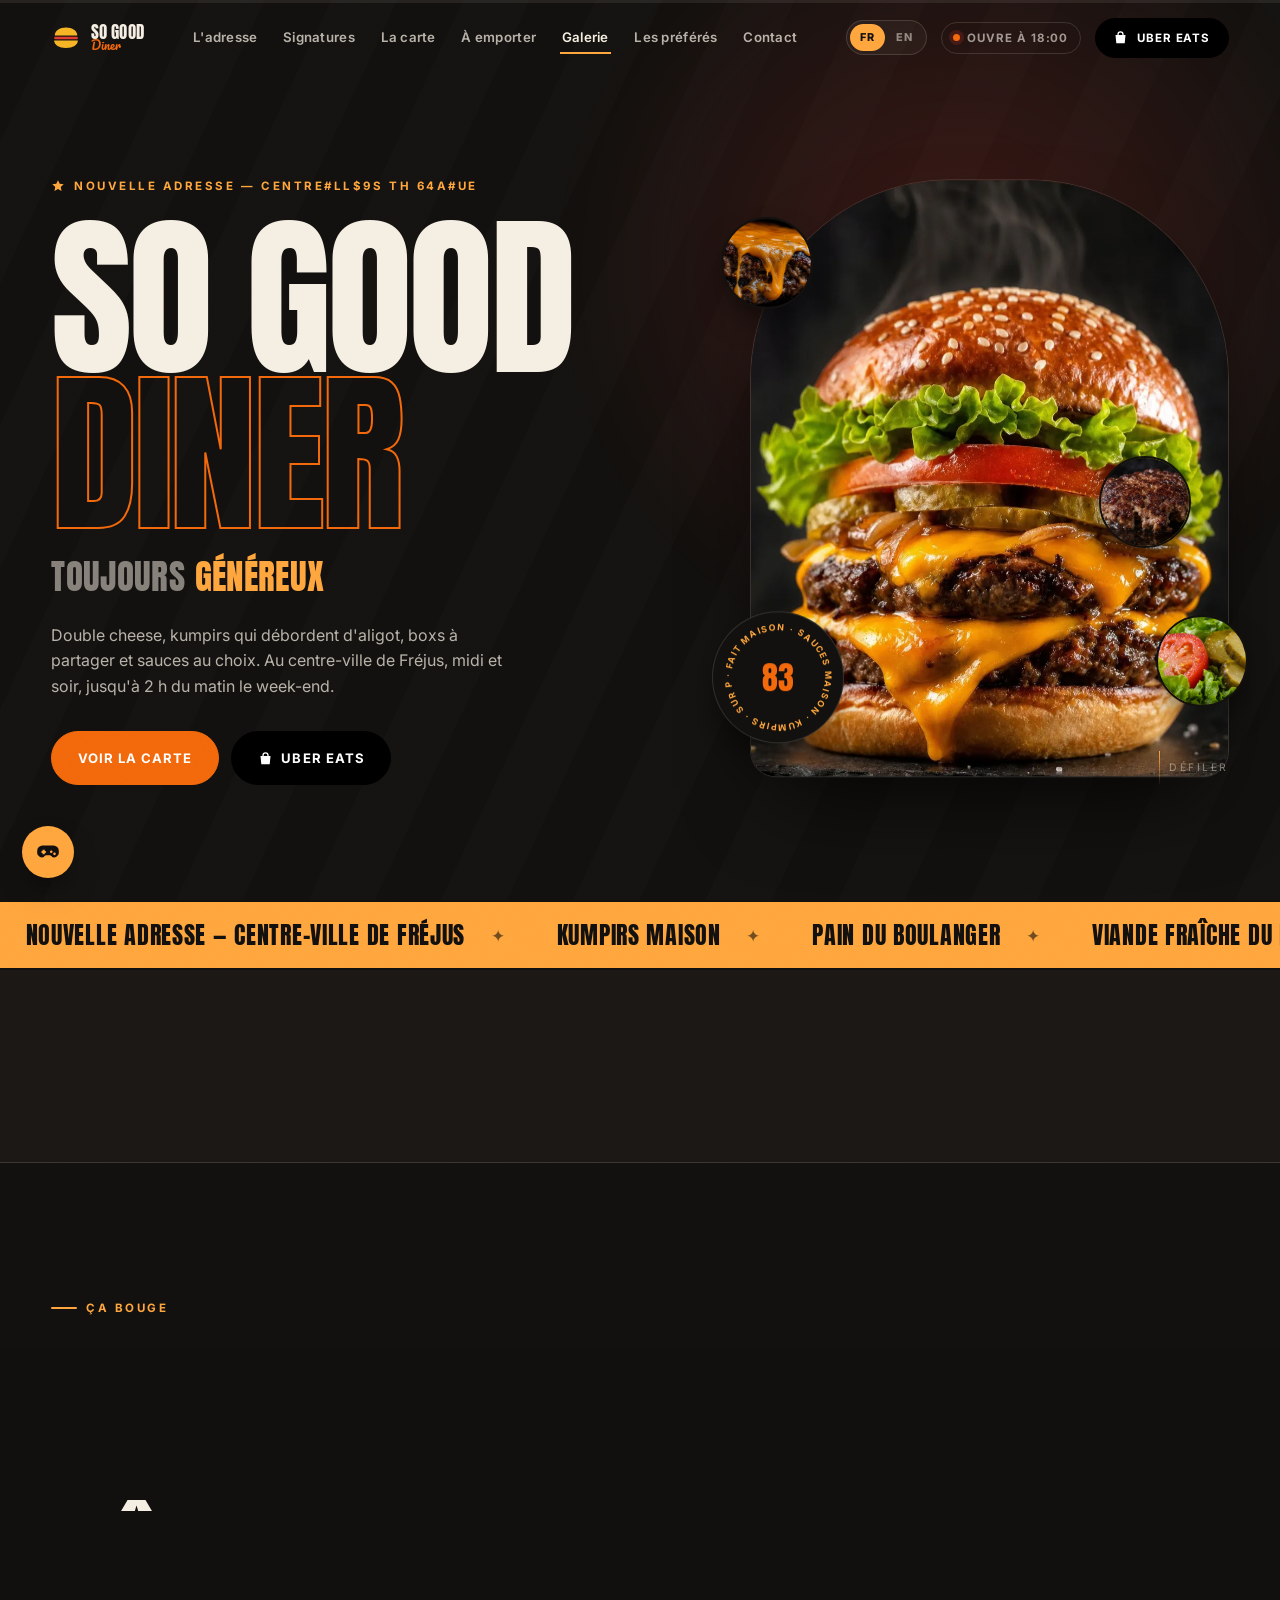
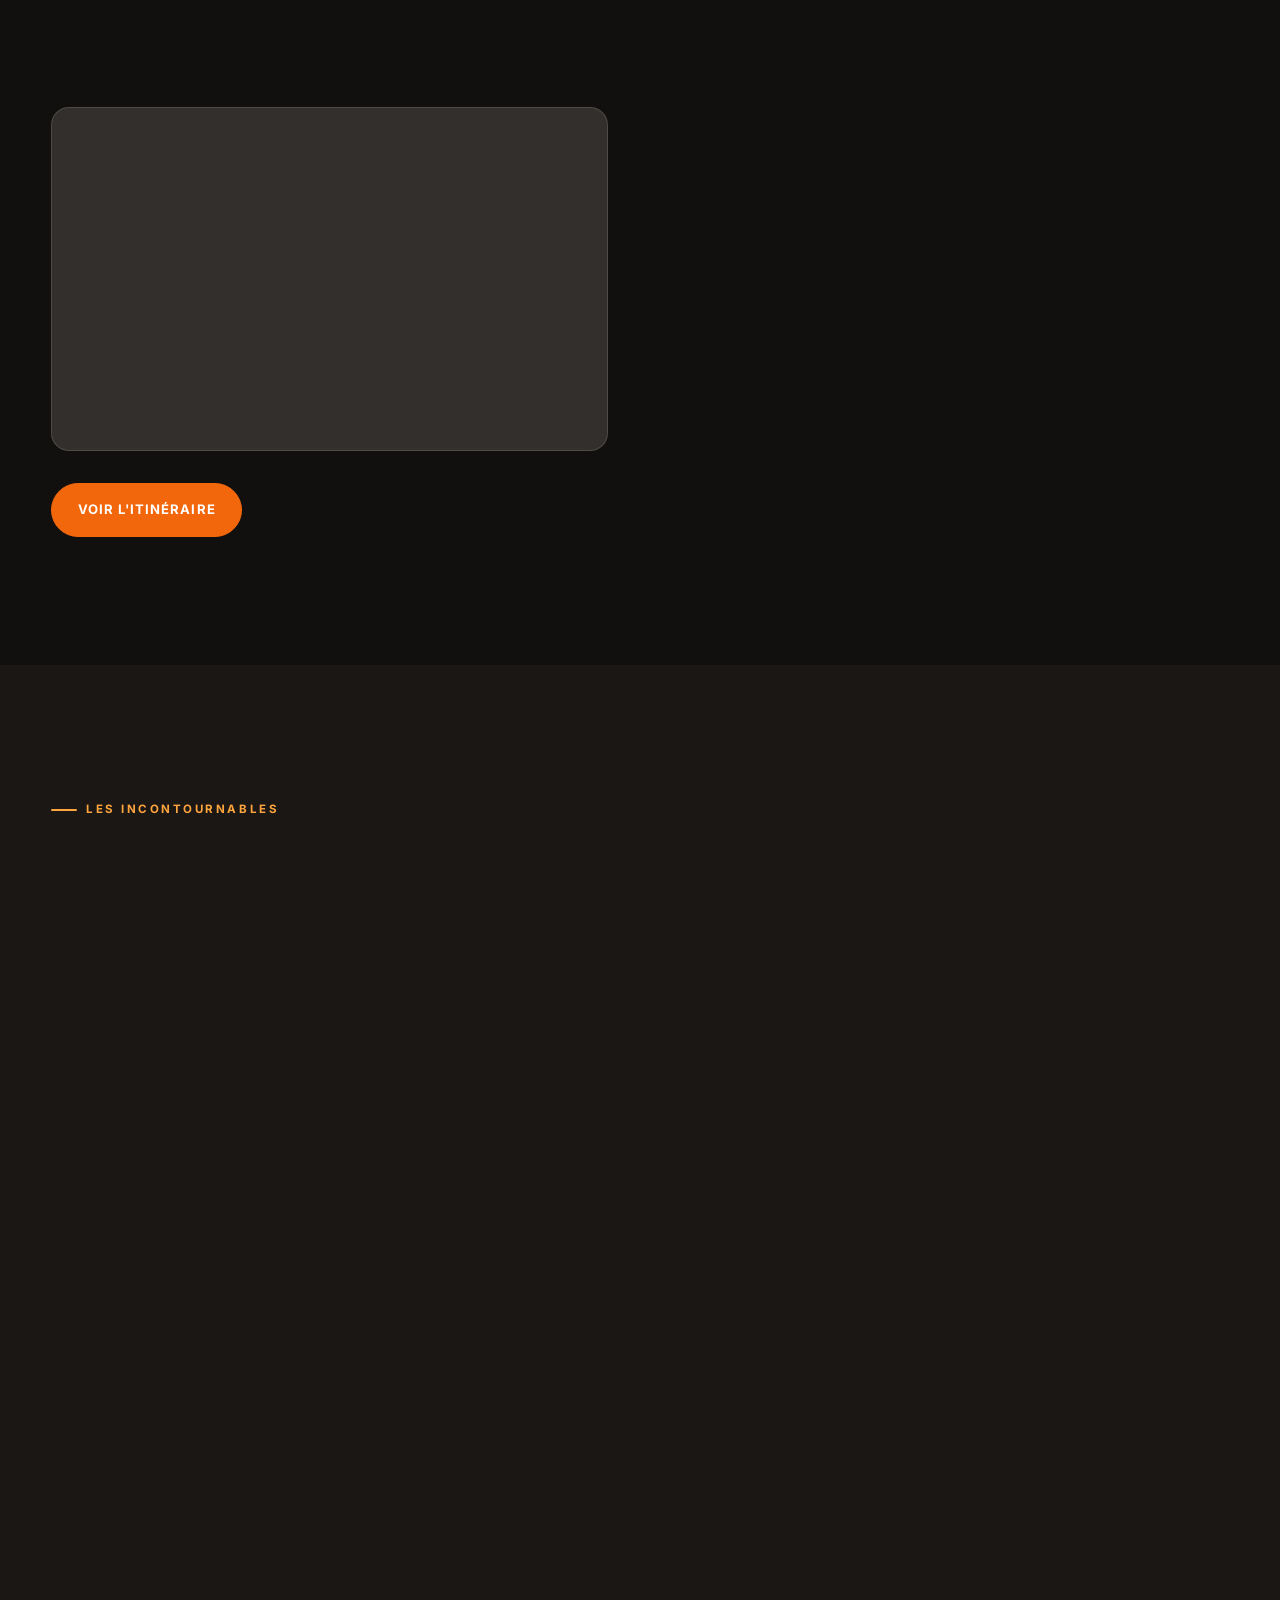
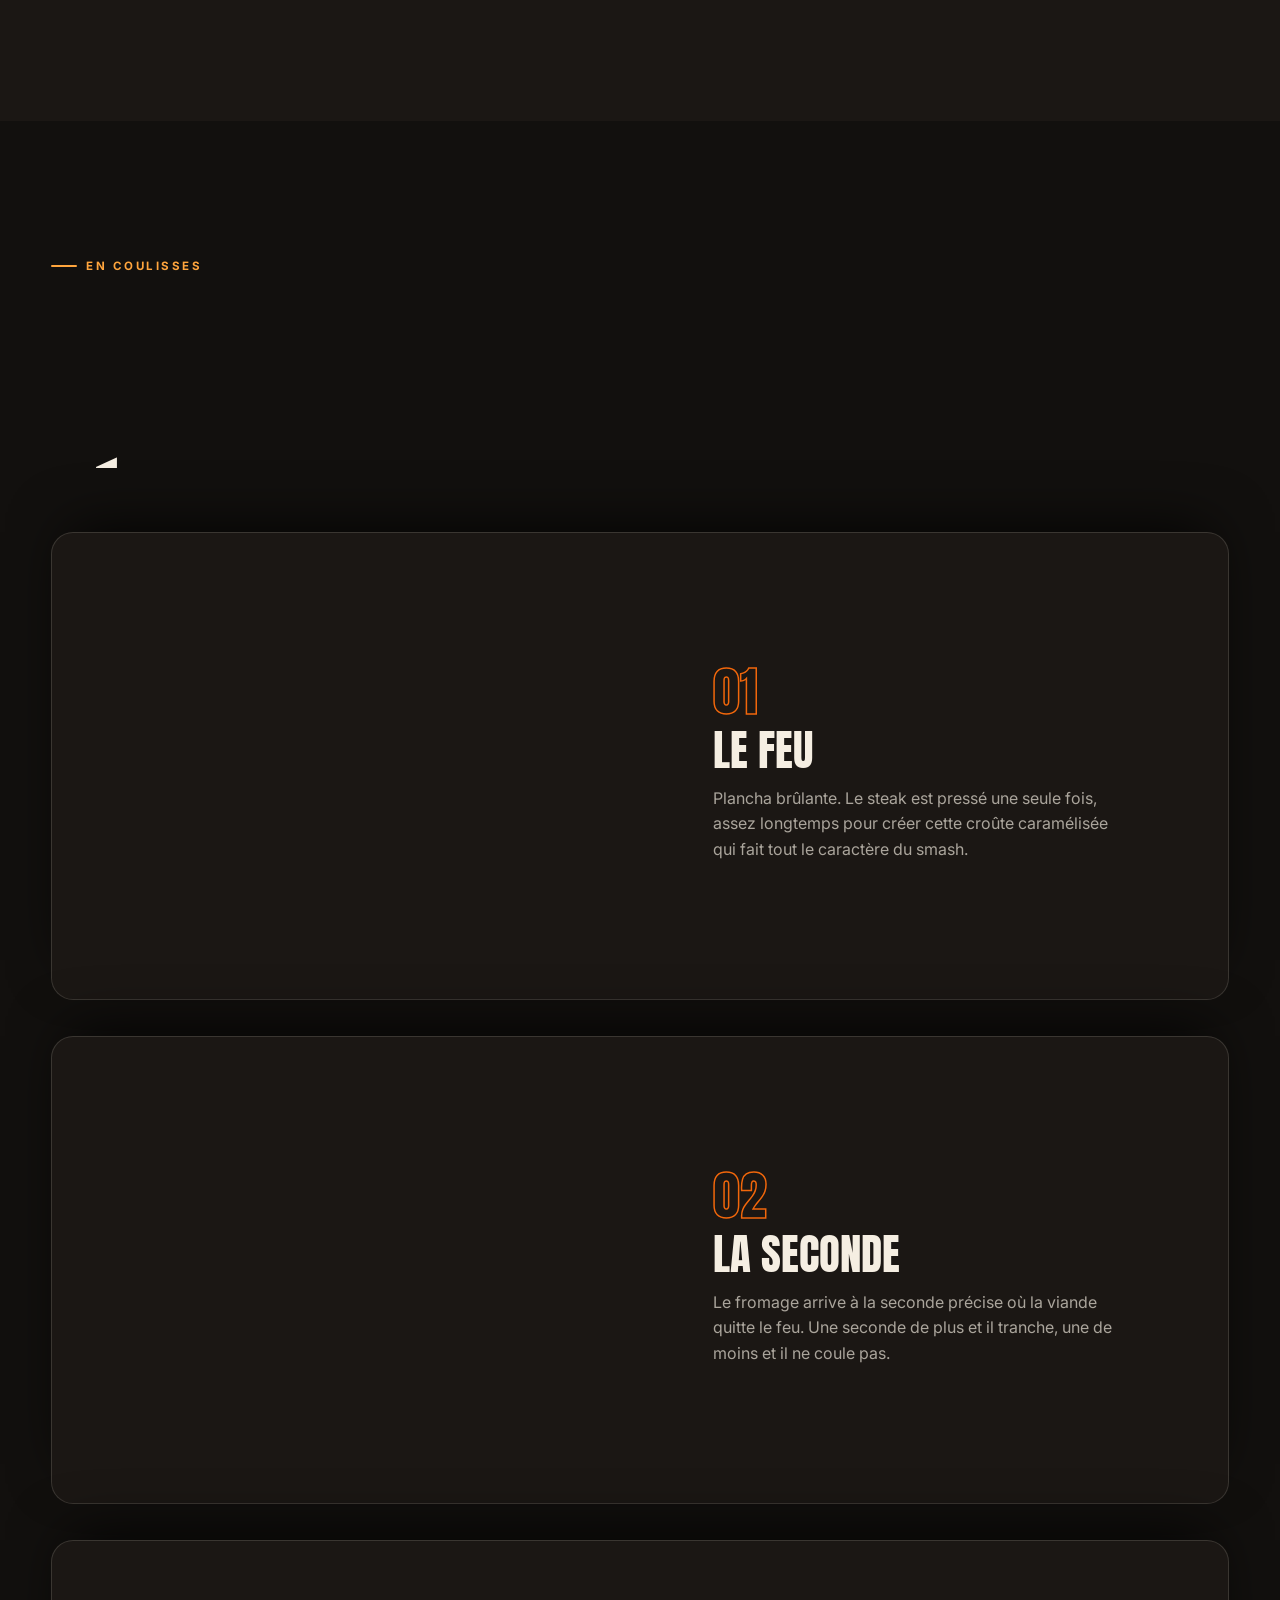
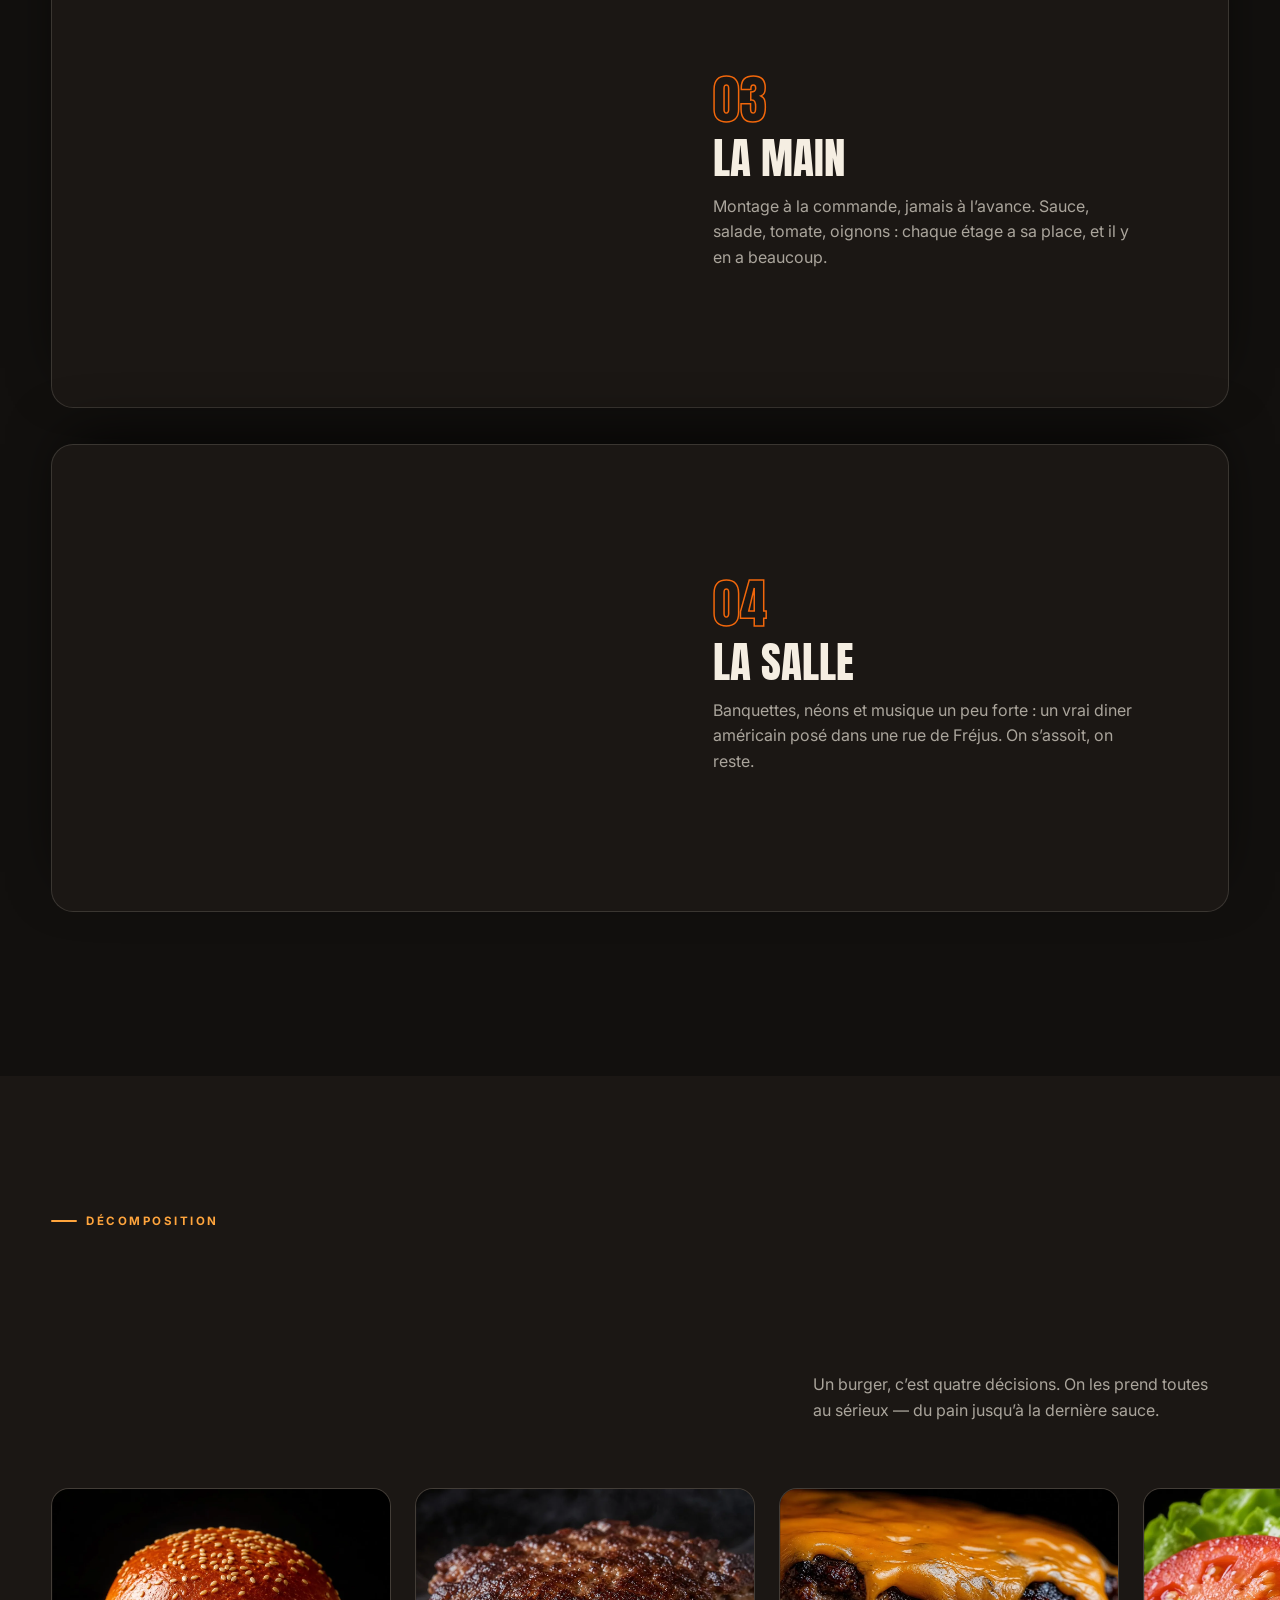
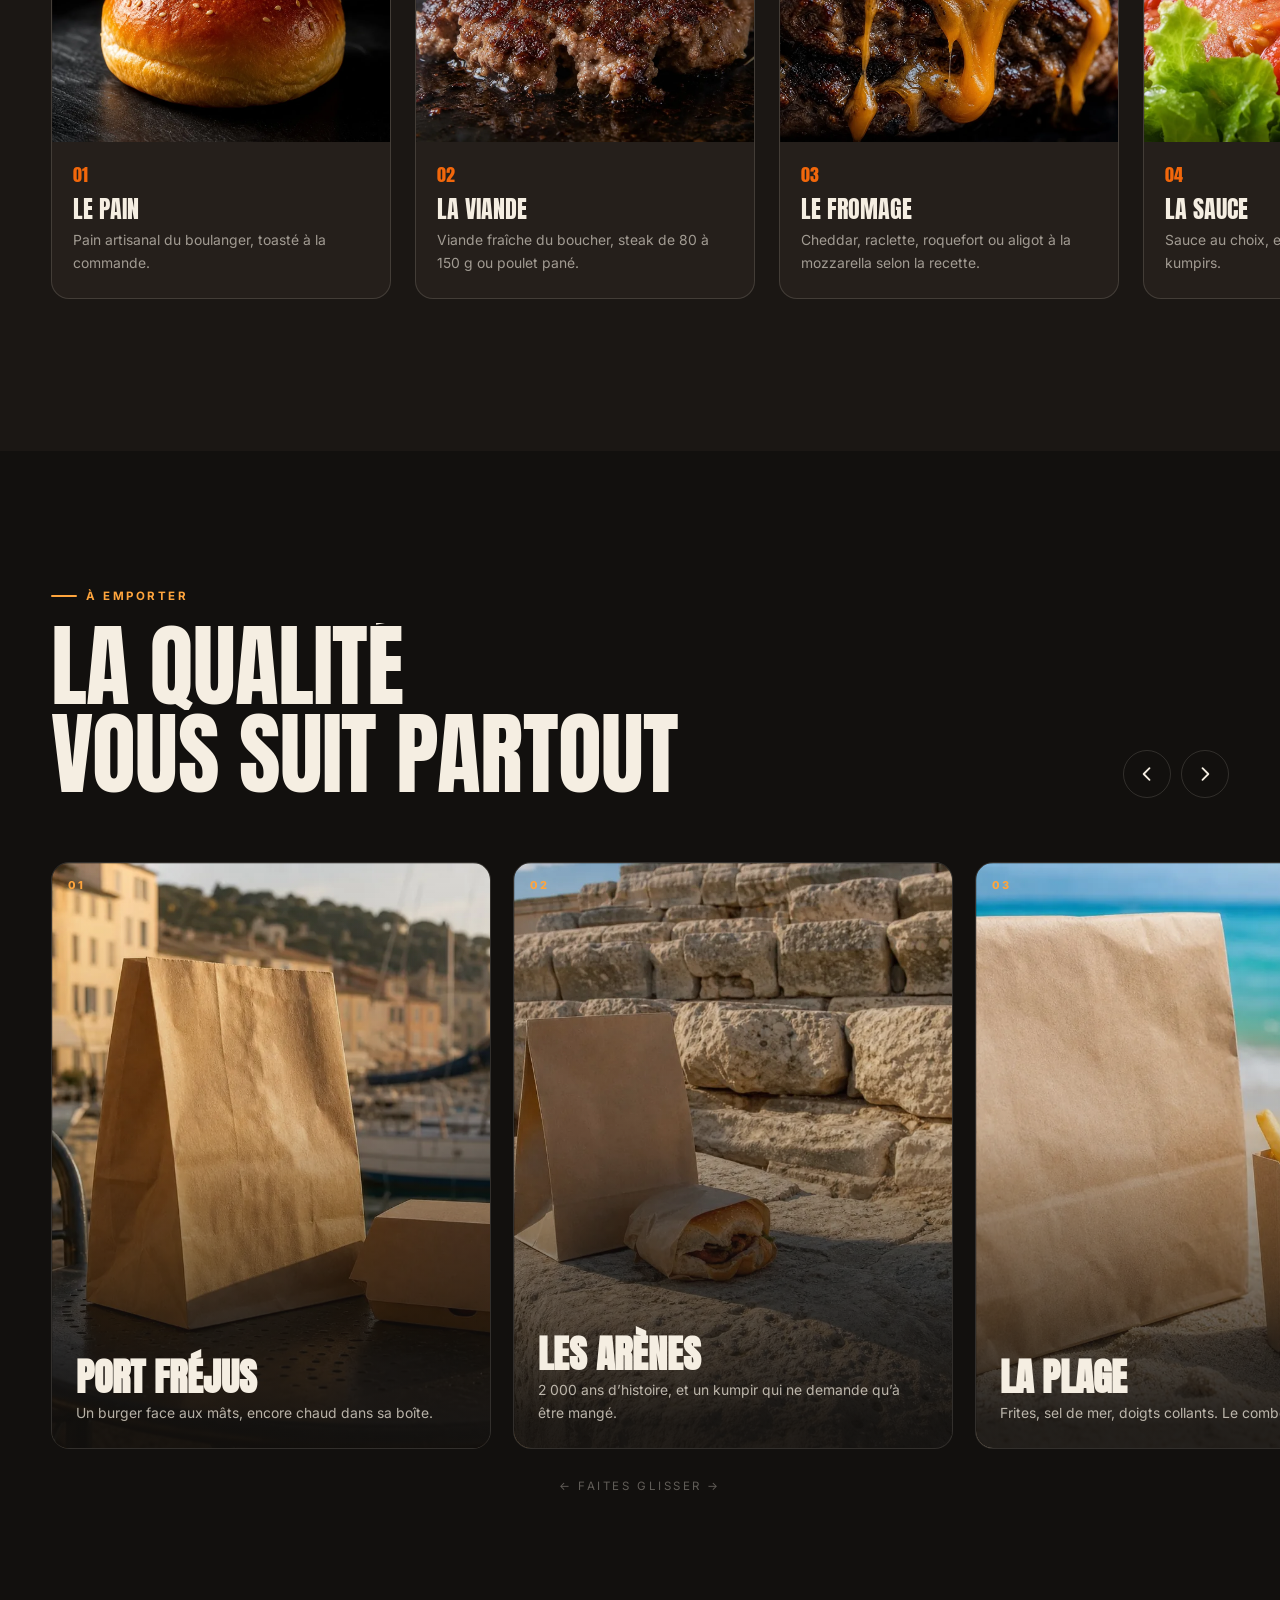
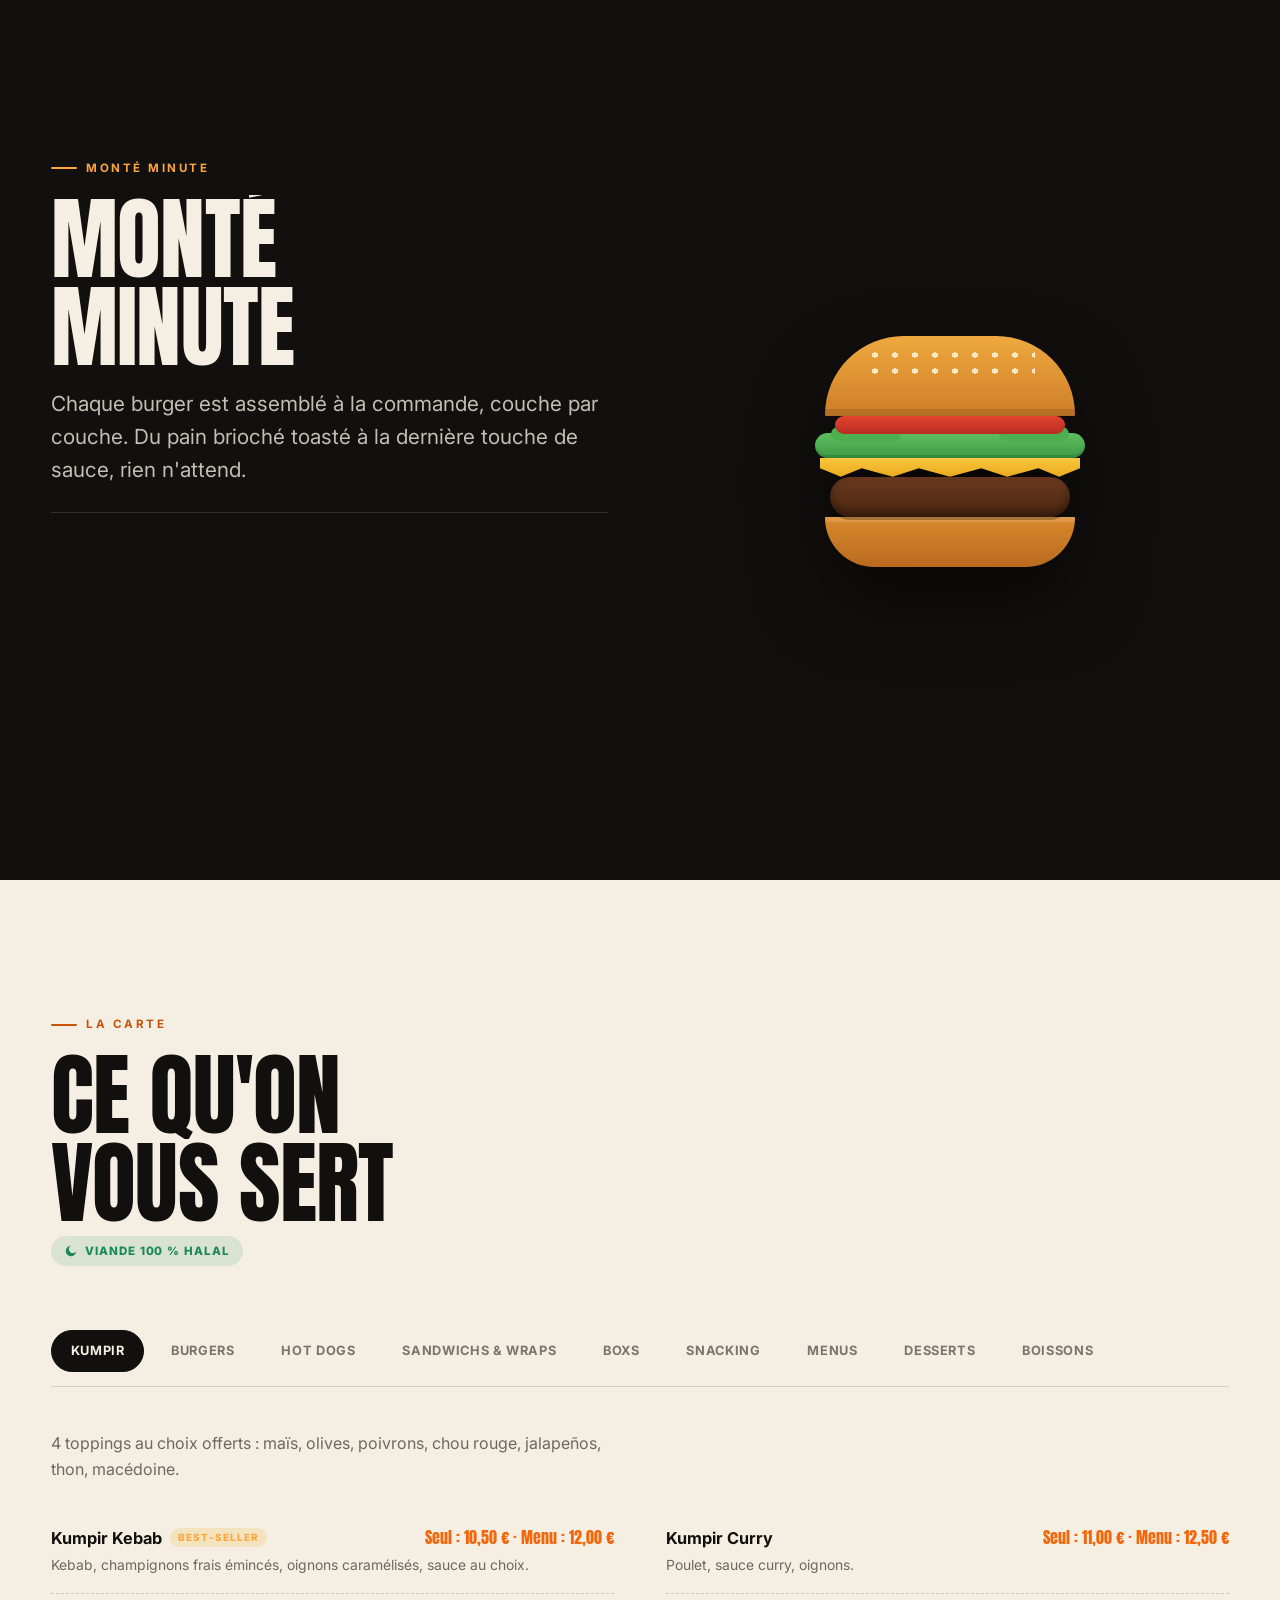
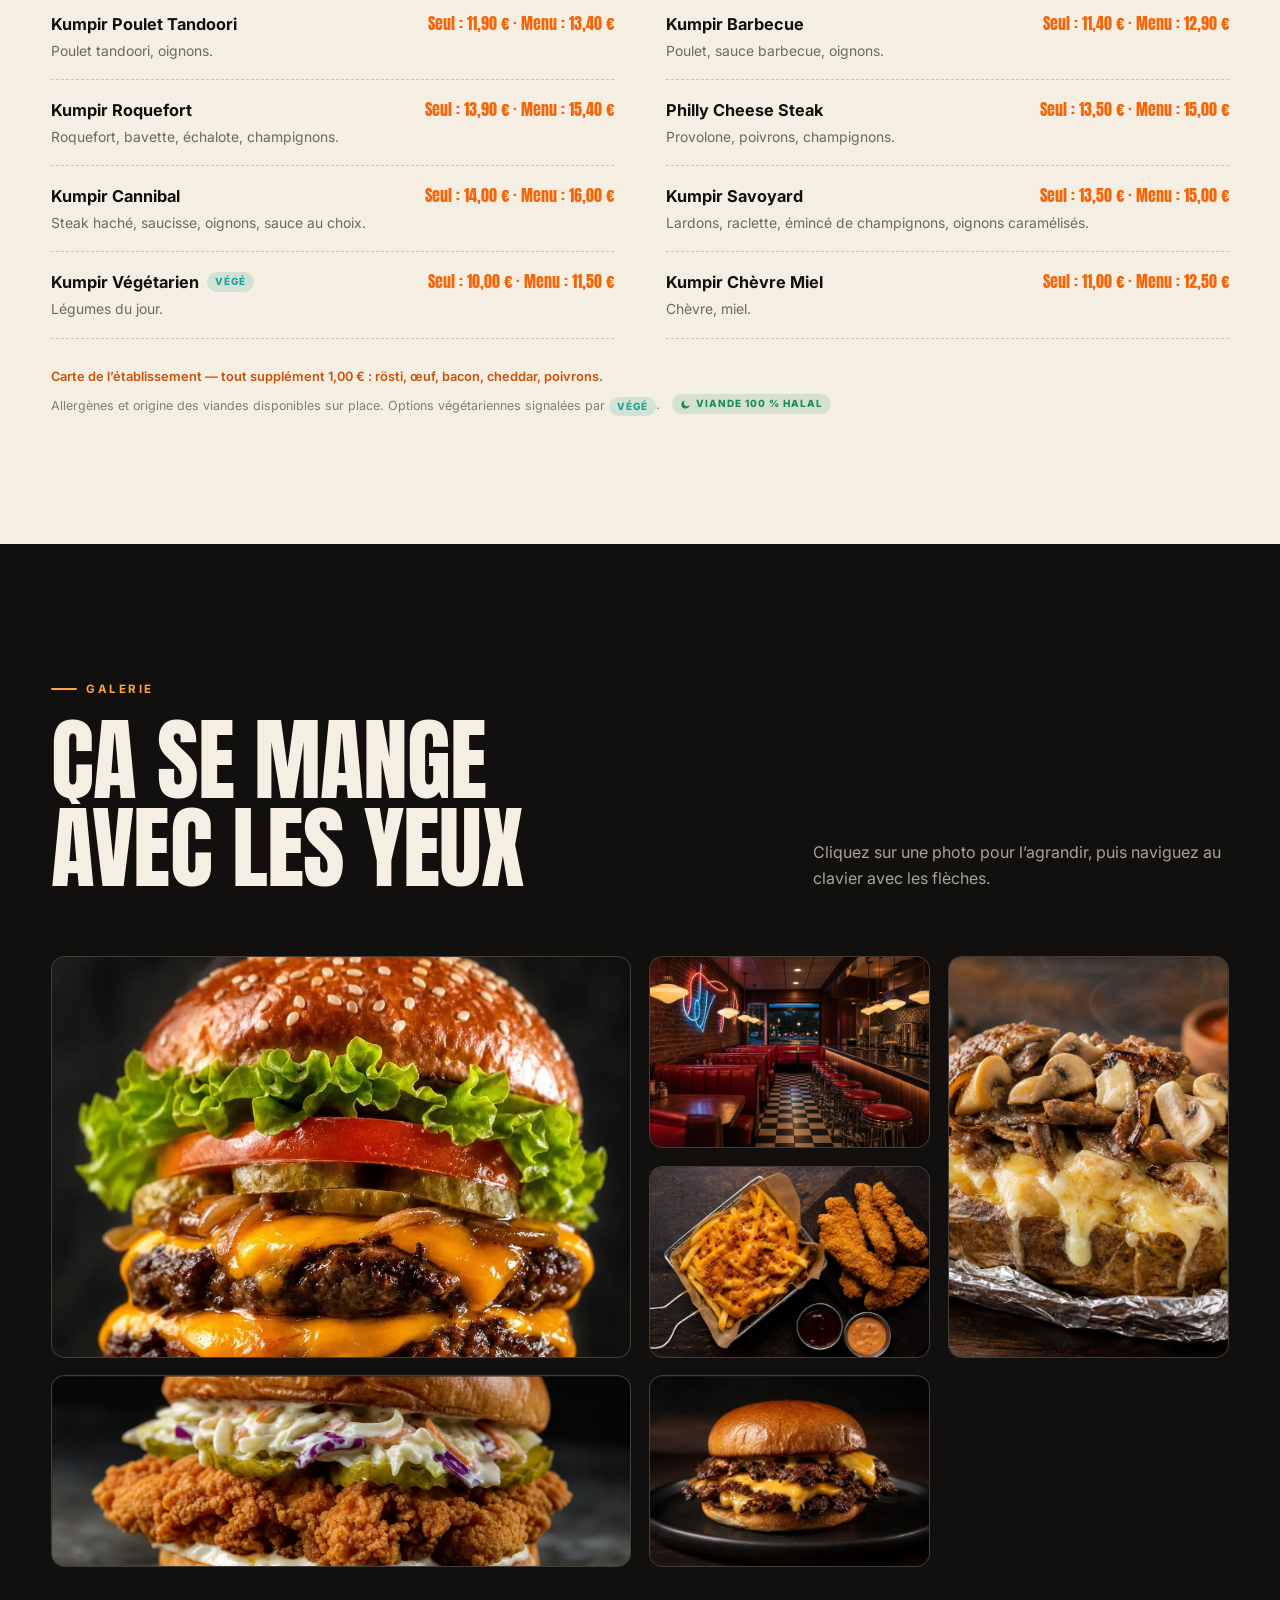
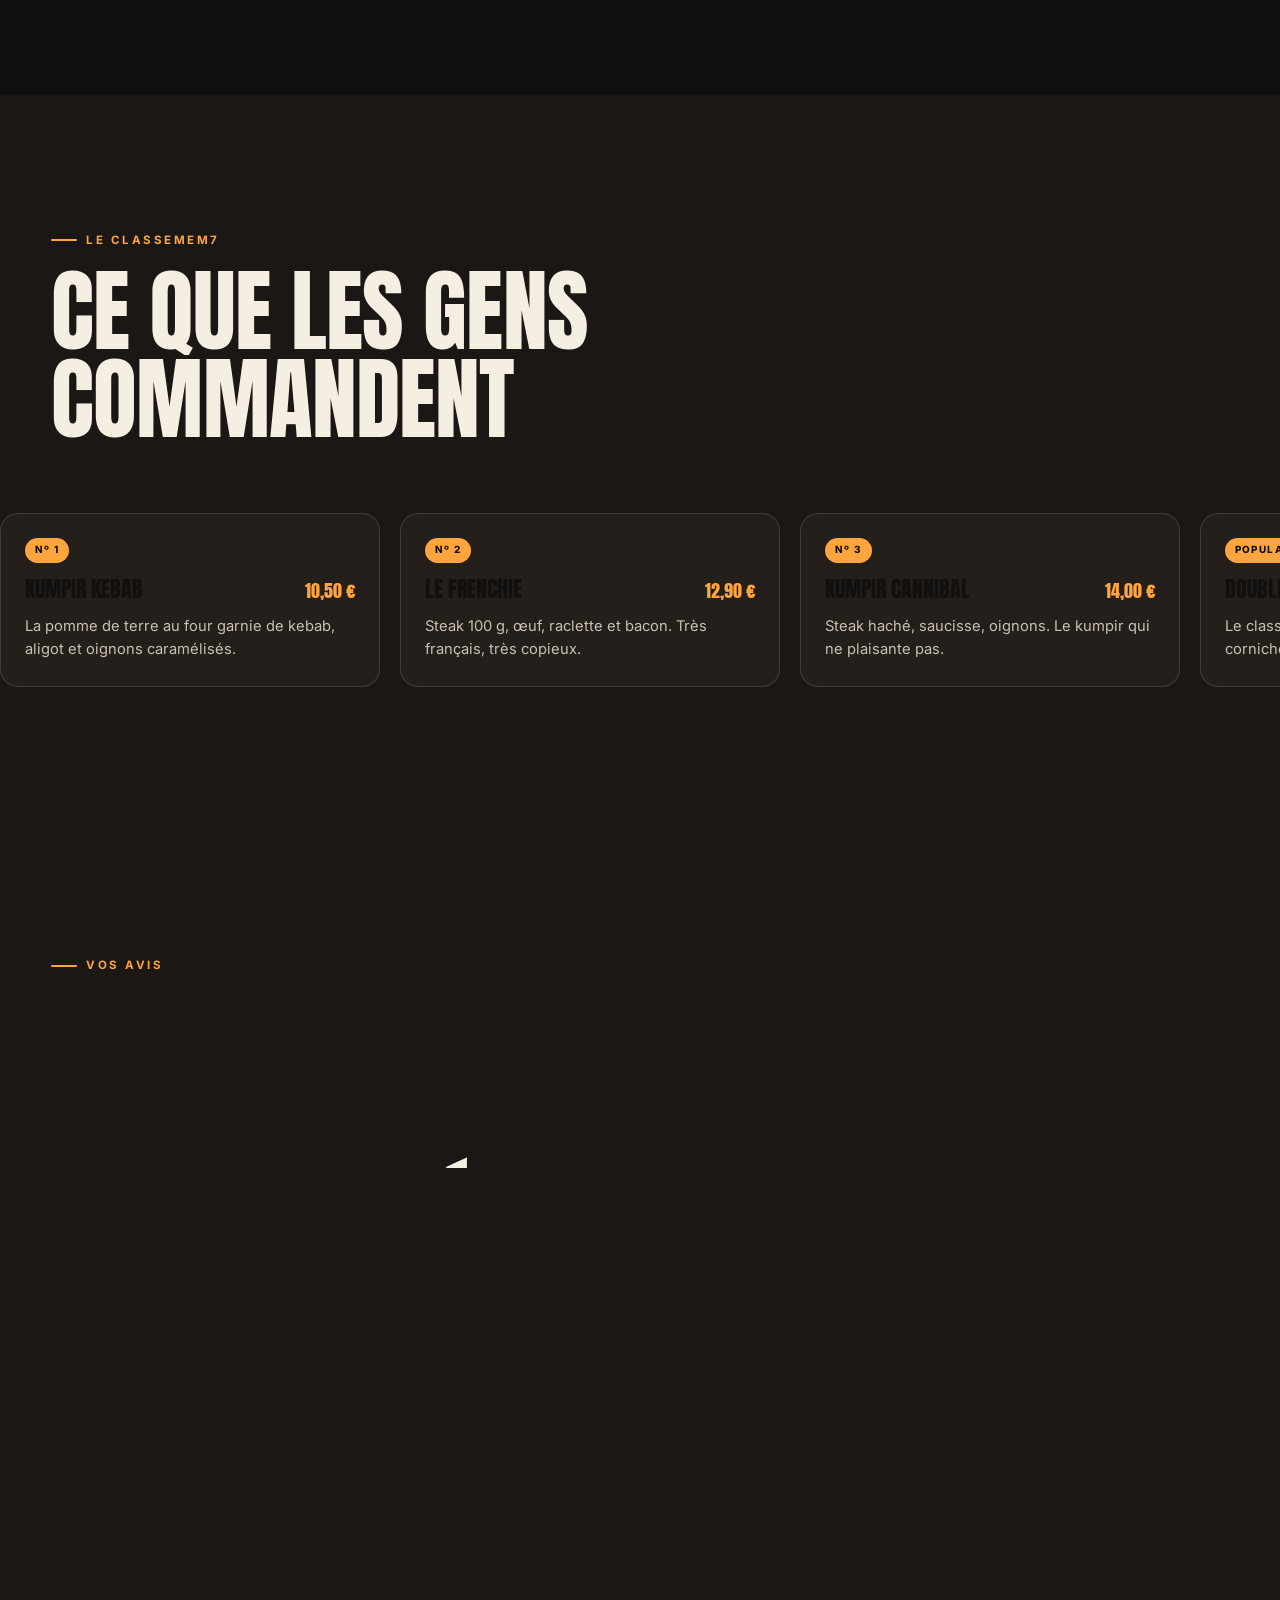
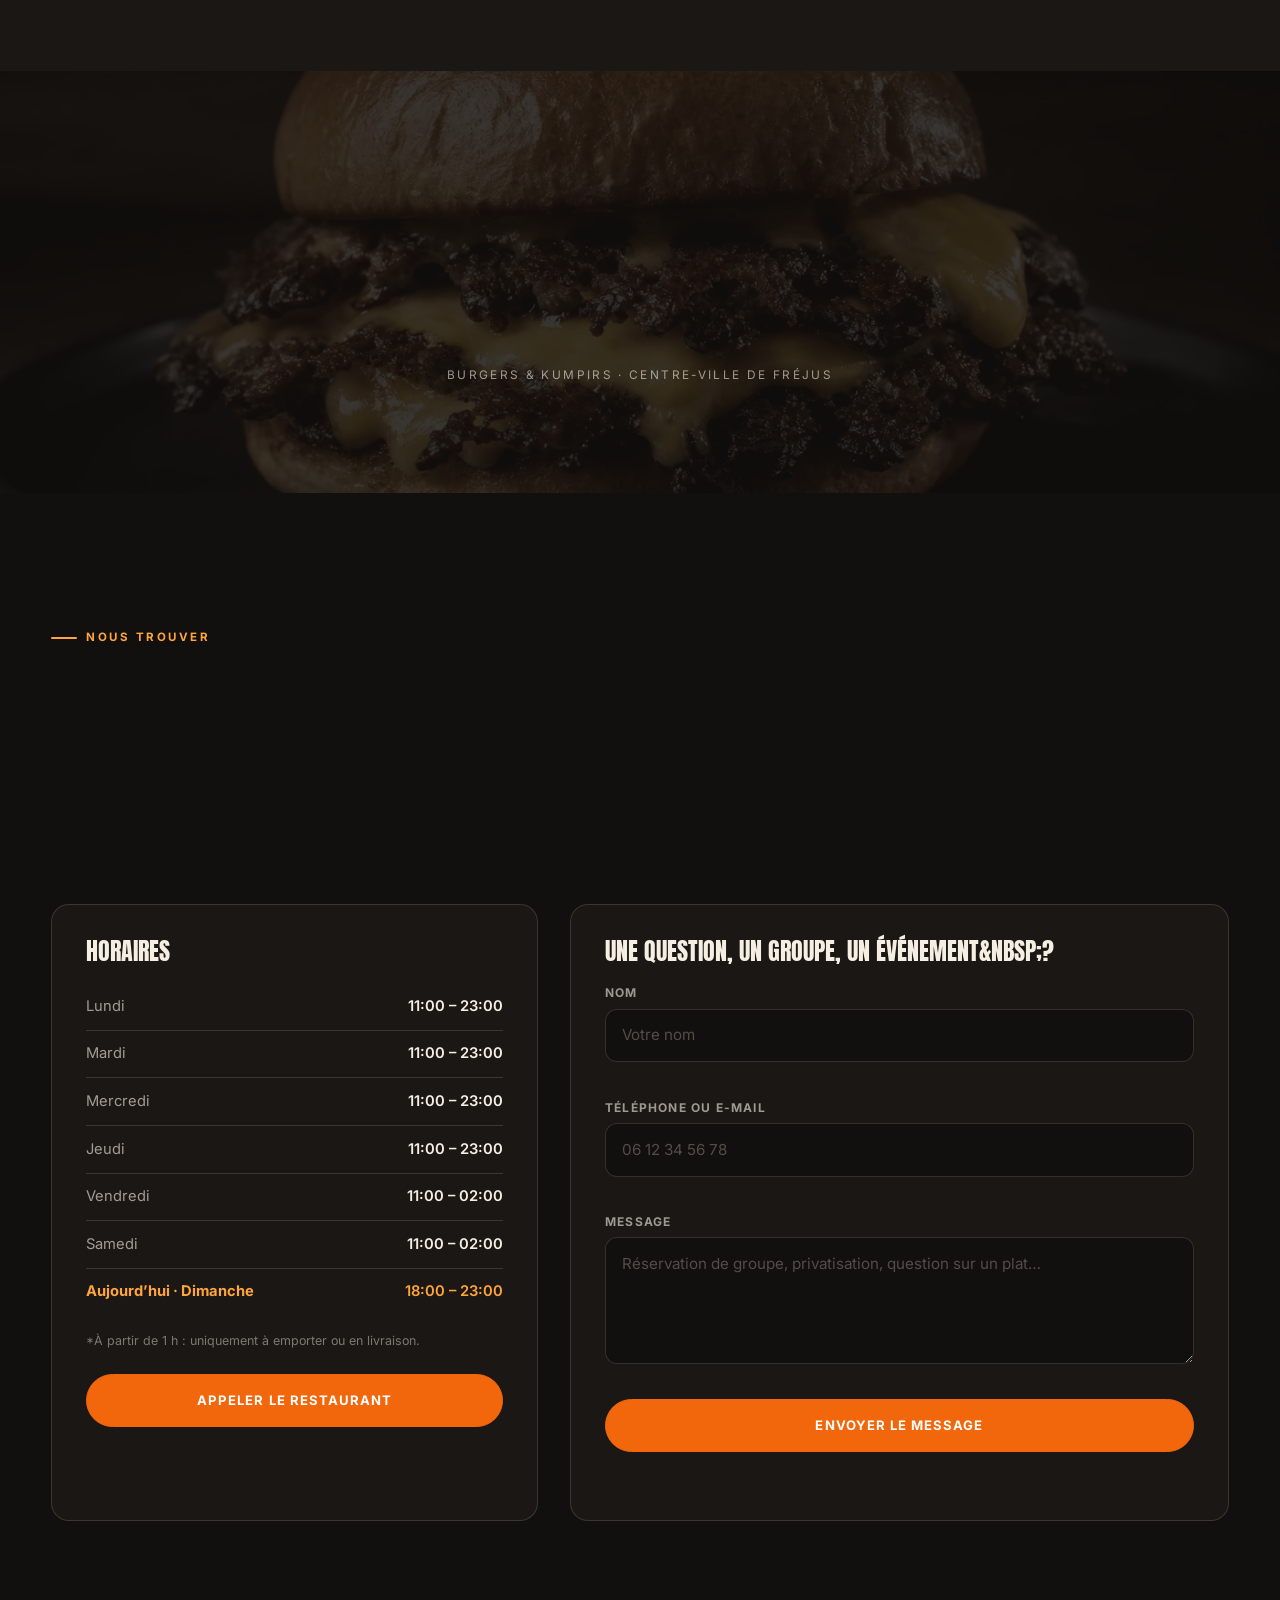
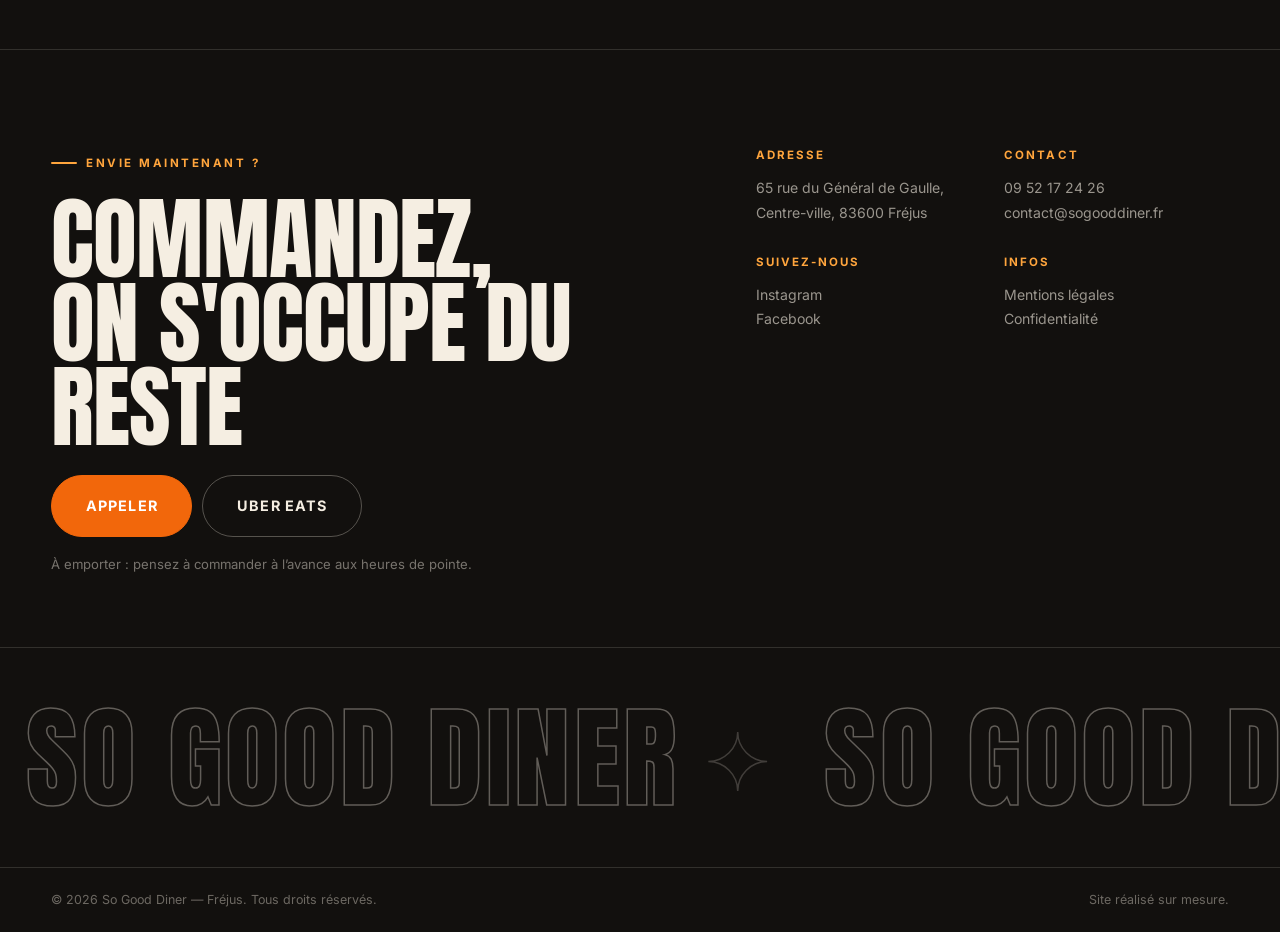
==== commit d2aa3e5e: "Halal visible sur la carte (badge + petite icône) + mini-jeu « Empile le Burger » (mobile & PC) - Ca" ====
--- a/index.html
+++ b/index.html
@@ -22,7 +22,7 @@
 <link rel="preconnect" href="https://fonts.googleapis.com">
 <link rel="preconnect" href="https://fonts.gstatic.com" crossorigin>
 <link href="https://fonts.googleapis.com/css2?family=Anton&family=Inter:wght@400;500;600;700;800&family=Pacifico&display=swap" rel="stylesheet">
-<link rel="stylesheet" href="assets/css/styles.css?v=6">
+<link rel="stylesheet" href="assets/css/styles.css?v=7">
 
 <!-- Données structurées : adresse vérifiée, téléphone à compléter -->
 <script type="application/ld+json">
@@ -406,13 +406,19 @@
           <span class="ml-src" data-i18n="carte.titre1">Ce qu'on</span>
           <span class="ml-src" data-i18n="carte.titre2">vous sert</span>
         </h2>
+        <p class="halal-badge reveal">
+          <svg viewBox="0 0 24 24" aria-hidden="true"><path d="M21 12.8A9 9 0 1 1 11.2 3a7 7 0 1 0 9.8 9.8Z"/></svg>
+          <span data-i18n="carte.halal">Viande 100 % halal</span>
+        </p>
       </div>
 
       <div class="carte__tabs" id="carte-tabs" role="tablist" data-i18n-attr="aria-label:carte.rubriques" aria-label="Rubriques de la carte"></div>
       <div class="carte__panels" id="carte-panels"></div>
 
       <p class="carte__mention" id="carte-mention"></p>
-      <p class="carte__allergenes"><span data-i18n="carte.allergenes"></span> <span class="chip chip--veg" data-i18n="carte.vege">végé</span>.</p>
+      <p class="carte__allergenes"><span data-i18n="carte.allergenes"></span> <span class="chip chip--veg" data-i18n="carte.vege">végé</span>.
+        <span class="chip chip--halal"><svg viewBox="0 0 24 24" aria-hidden="true"><path d="M21 12.8A9 9 0 1 1 11.2 3a7 7 0 1 0 9.8 9.8Z"/></svg><span data-i18n="carte.halal">Viande 100 % halal</span></span>
+      </p>
     </div>
   </section>
 
@@ -588,8 +594,9 @@
   <button class="lightbox__nav lightbox__nav--next" id="lb-next" data-i18n-attr="aria-label:lb.next" aria-label="Photo suivante"><svg viewBox="0 0 24 24" aria-hidden="true"><path d="M9 5l7 7-7 7"/></svg></button>
 </div>
 
-<script src="assets/js/i18n.js?v=6"></script>
-<script src="assets/js/content.js?v=6"></script>
-<script src="assets/js/main.js?v=6"></script>
+<script src="assets/js/i18n.js?v=7"></script>
+<script src="assets/js/content.js?v=7"></script>
+<script src="assets/js/main.js?v=7"></script>
+<script src="assets/js/game.js?v=7"></script>
 </body>
 </html>
--- a/assets/css/styles.css
+++ b/assets/css/styles.css
@@ -285,6 +285,17 @@
 .chip--best{background:rgba(245,179,36,.18);color:var(--cheddar)}
 .chip--new{background:rgba(226,58,46,.16);color:var(--red)}
 .chip--hot{background:rgba(226,58,46,.16);color:var(--red)}
+.chip--halal{background:rgba(27,138,90,.14);color:#1B8A5A;display:inline-flex;align-items:center;gap:.3rem;margin-left:.5rem}
+.chip--halal svg{width:11px;height:11px;fill:#1B8A5A}
+
+/* Badge « halal » en tête de carte */
+.halal-badge{
+  display:inline-flex;align-items:center;gap:.45rem;margin-top:.6rem;
+  padding:.34rem .8rem;border-radius:999px;
+  background:rgba(27,138,90,.12);color:#1B8A5A;
+  font-size:.72rem;font-weight:800;letter-spacing:.08em;text-transform:uppercase;
+}
+.halal-badge svg{width:14px;height:14px;fill:#1B8A5A}
 
 /* ------------------------------------------------------------------- HERO */
 .hero{position:relative;min-height:100svh;display:flex;align-items:center;padding:120px 0 60px;overflow:hidden}
@@ -871,6 +882,40 @@
   0%{opacity:1;transform:translate(-50%,-50%) scale(1)}
   100%{opacity:0;transform:translate(calc(-50% + var(--dx,0)),calc(-50% + var(--dy,0))) scale(.2)}
 }
+
+/* ------------------------------------------------------------- MINI-JEU */
+.game-launch{
+  position:fixed;left:22px;bottom:22px;z-index:8500;width:52px;height:52px;border-radius:50%;
+  background:var(--cheddar);color:var(--ink);display:grid;place-items:center;
+  box-shadow:0 14px 30px -10px rgba(0,0,0,.6);transition:transform .3s var(--ease),background .3s;
+}
+.game-launch svg{width:26px;height:26px;fill:var(--ink);transition:fill .3s}
+.game-launch:hover{transform:translateY(-3px) scale(1.05);background:var(--red)}
+.game-launch:hover svg{fill:#fff}
+
+.game-modal{position:fixed;inset:0;z-index:9500;display:none;align-items:center;justify-content:center;
+  background:rgba(18,16,14,.72);-webkit-backdrop-filter:blur(4px);backdrop-filter:blur(4px);padding:16px}
+.game-modal.is-open{display:flex}
+.game-modal__card{width:min(340px,94vw);background:var(--ink-2);border:1px solid var(--line-l);
+  border-radius:20px;padding:18px;color:var(--paper);text-align:center}
+.game-modal__head{display:flex;align-items:center;justify-content:space-between;margin-bottom:8px}
+.game-title{font-family:var(--display);font-size:1.2rem;letter-spacing:.02em;text-transform:uppercase;color:var(--cheddar)}
+.game-close{font-size:1.5rem;color:var(--paper);line-height:1;padding:2px 10px;border-radius:8px}
+.game-close:hover{background:var(--ink-3)}
+.game-stats{display:flex;justify-content:center;gap:1.2rem;font-weight:700;font-size:.85rem;margin-bottom:10px}
+.game-score{color:var(--cheddar)}
+.game-best{color:var(--teal)}
+.game-area{position:relative;width:260px;height:380px;margin:0 auto;background:var(--ink-3);
+  border-radius:14px;overflow:hidden;touch-action:manipulation;cursor:pointer;outline:none}
+.game-stack{position:absolute;inset:0;transition:transform .3s}
+.game-piece{position:absolute;width:120px;height:22px;border-radius:8px;box-shadow:inset 0 -3px rgba(0,0,0,.2)}
+.game-cur{position:absolute;top:16px;width:120px;height:22px;border-radius:8px}
+.layer-bun-b{border-radius:8px 8px 14px 14px}
+.layer-bun-t{border-radius:14px 14px 6px 6px}
+.game-msg{position:absolute;left:0;right:0;top:40%;font-family:var(--display);font-size:1.1rem;color:var(--red);text-transform:uppercase}
+.game-hint{margin:10px 0;font-size:.8rem;color:rgba(245,238,226,.7)}
+.game-restart{margin-top:4px}
+@media (prefers-reduced-motion:reduce){.game-launch{transition:none}}
 
 /* ------------------------------------------------------------- RESPONSIVE */
 @media (max-width:1080px){
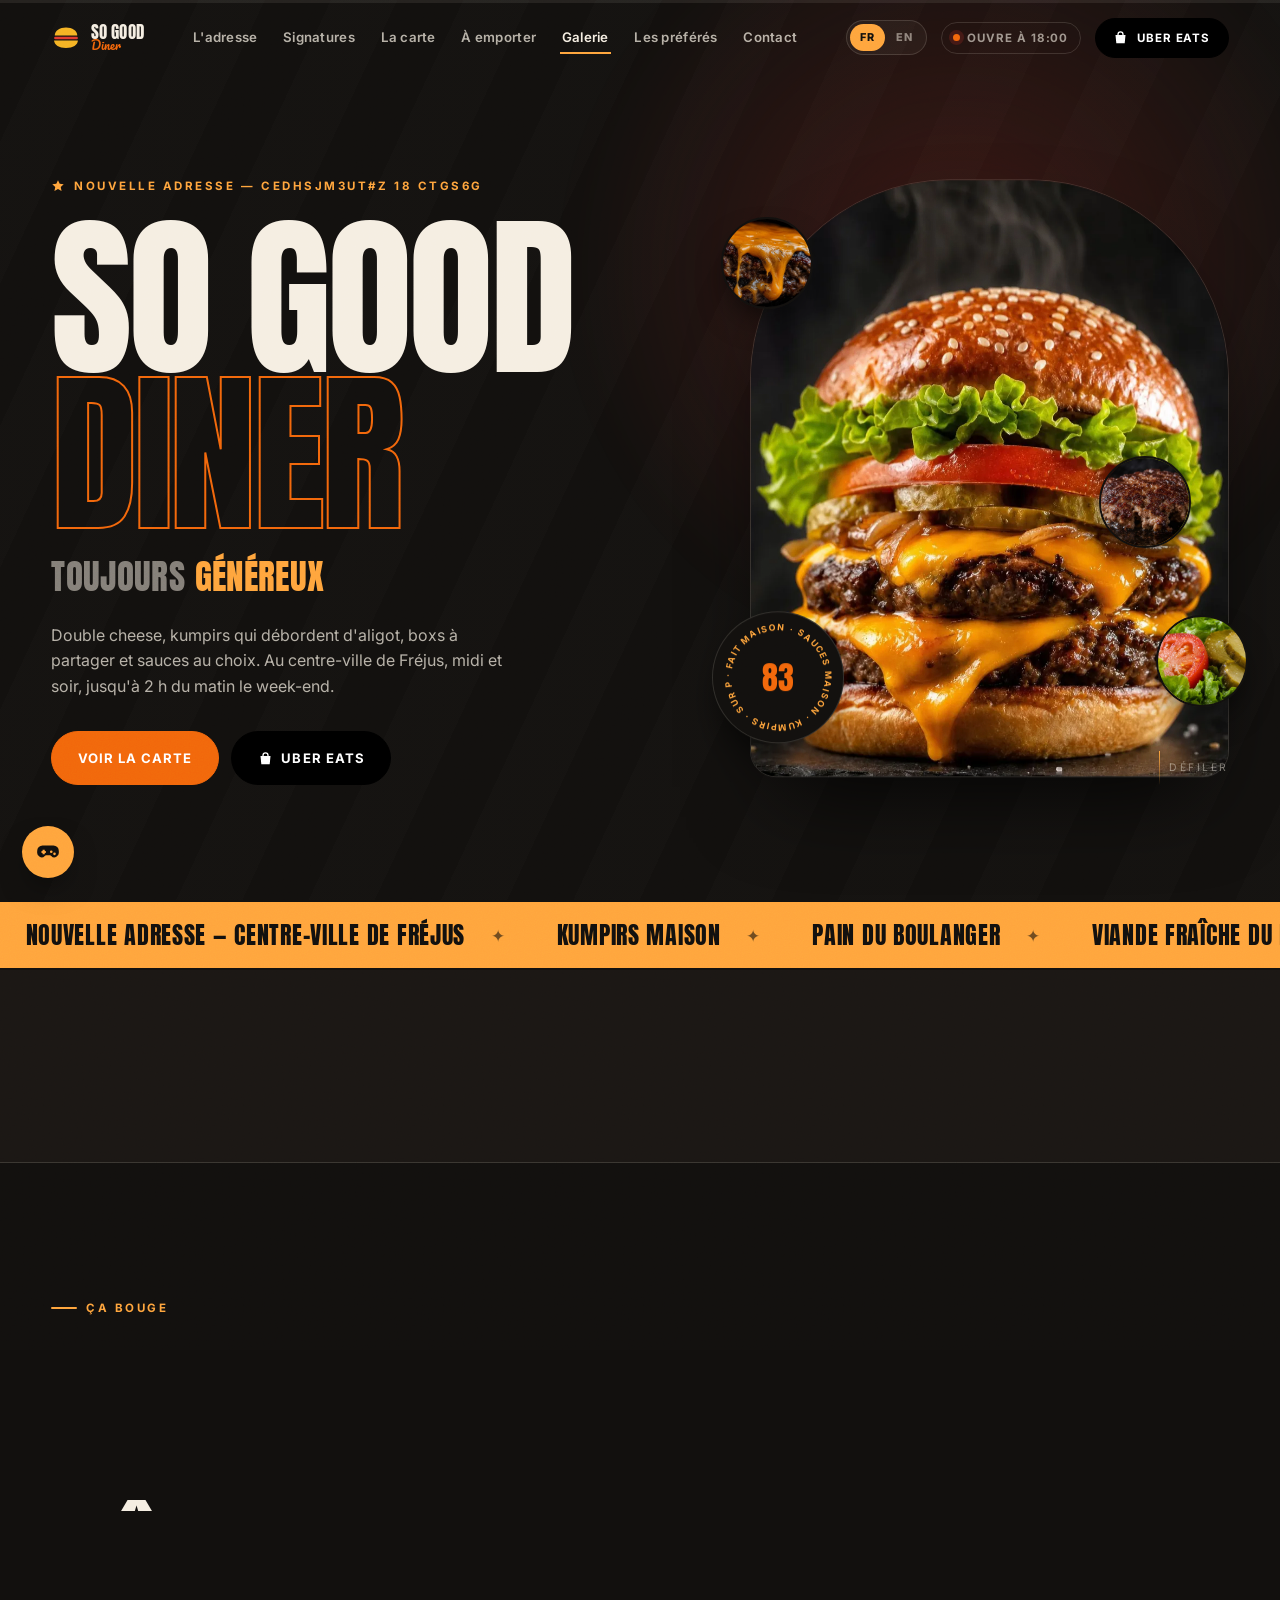
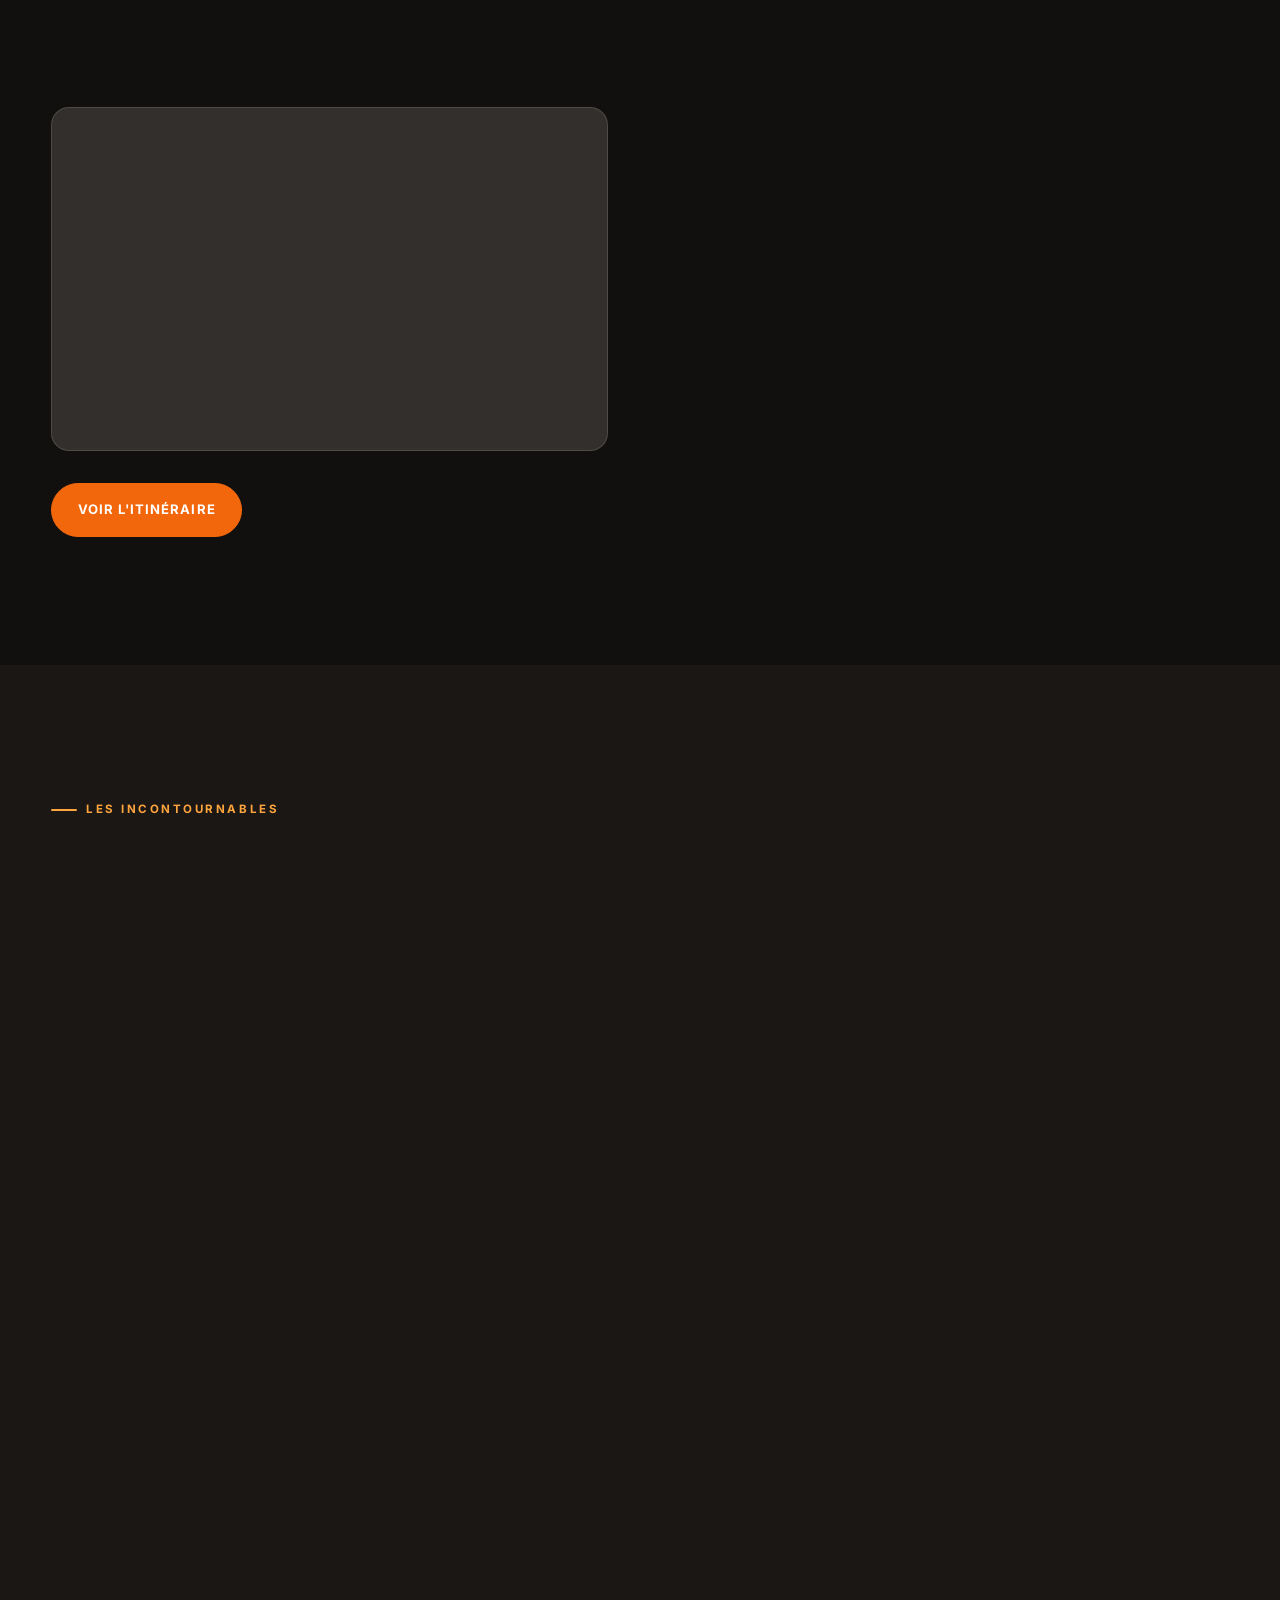
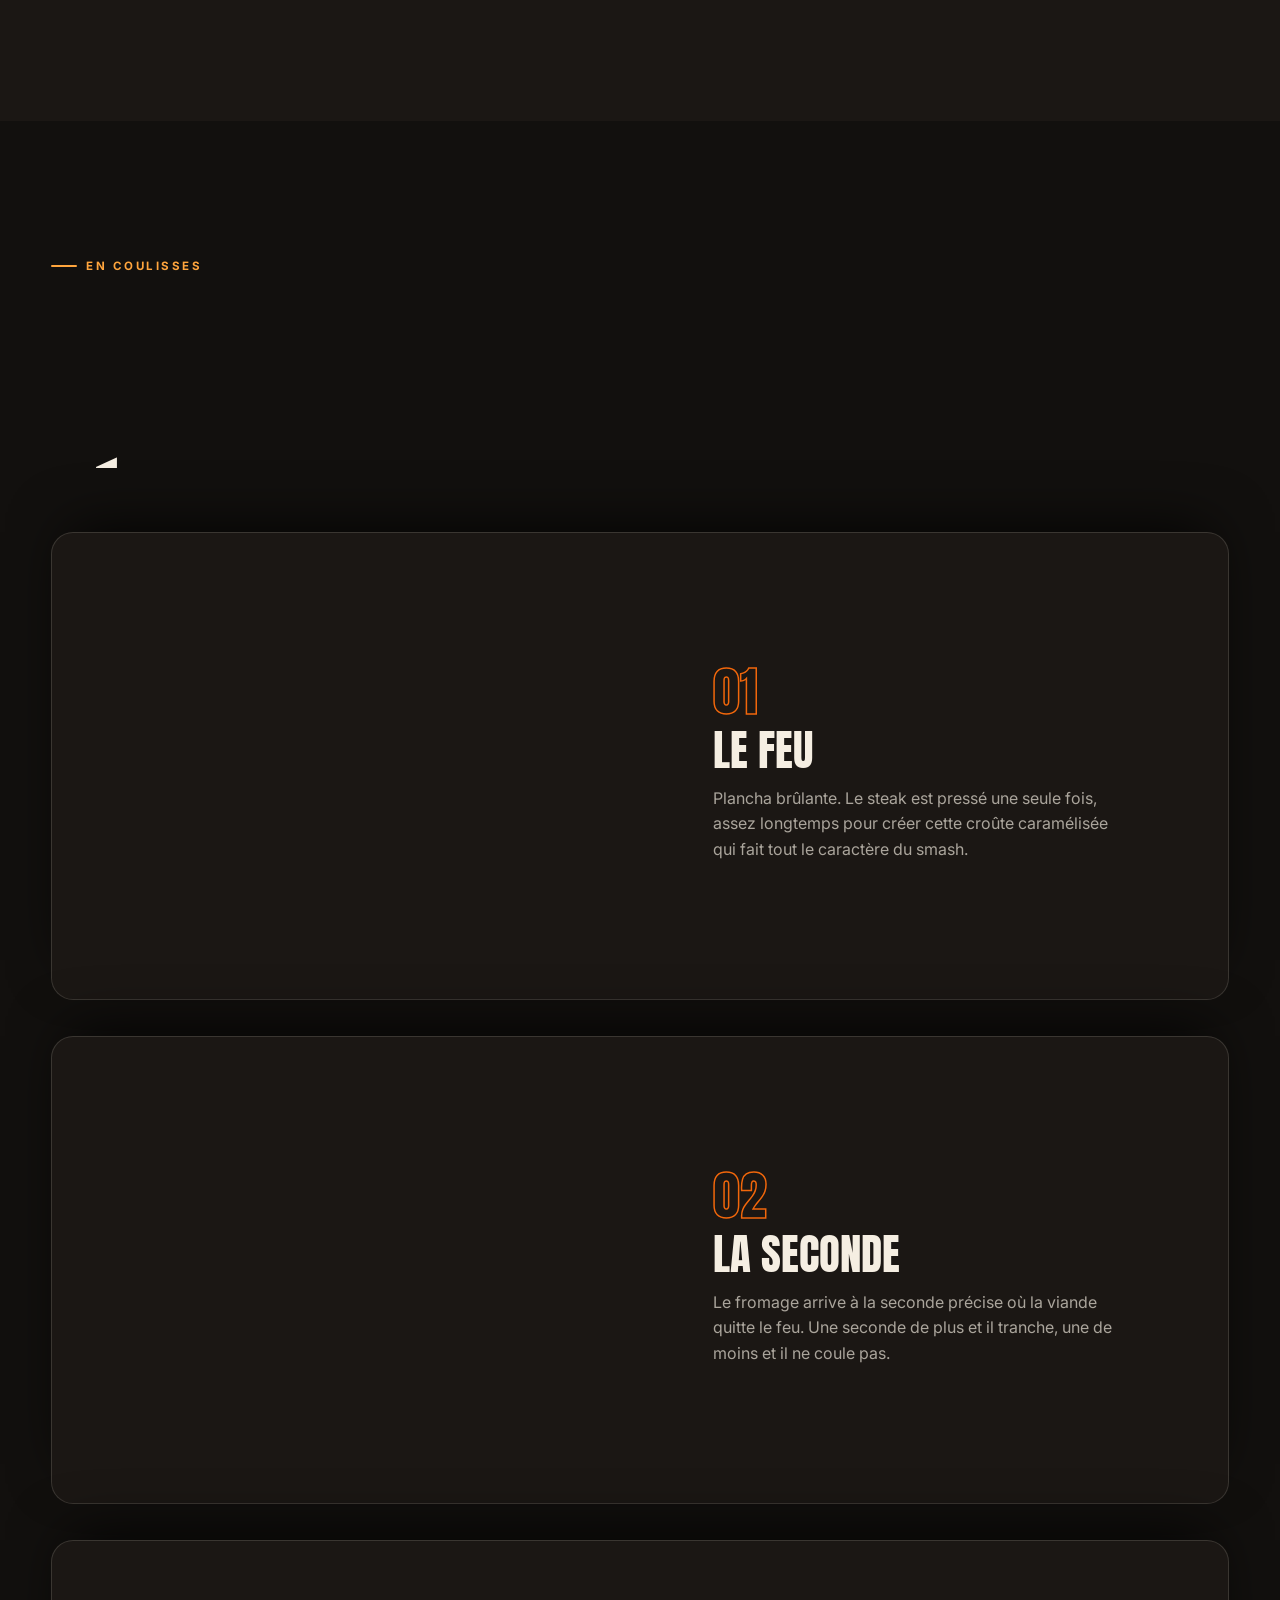
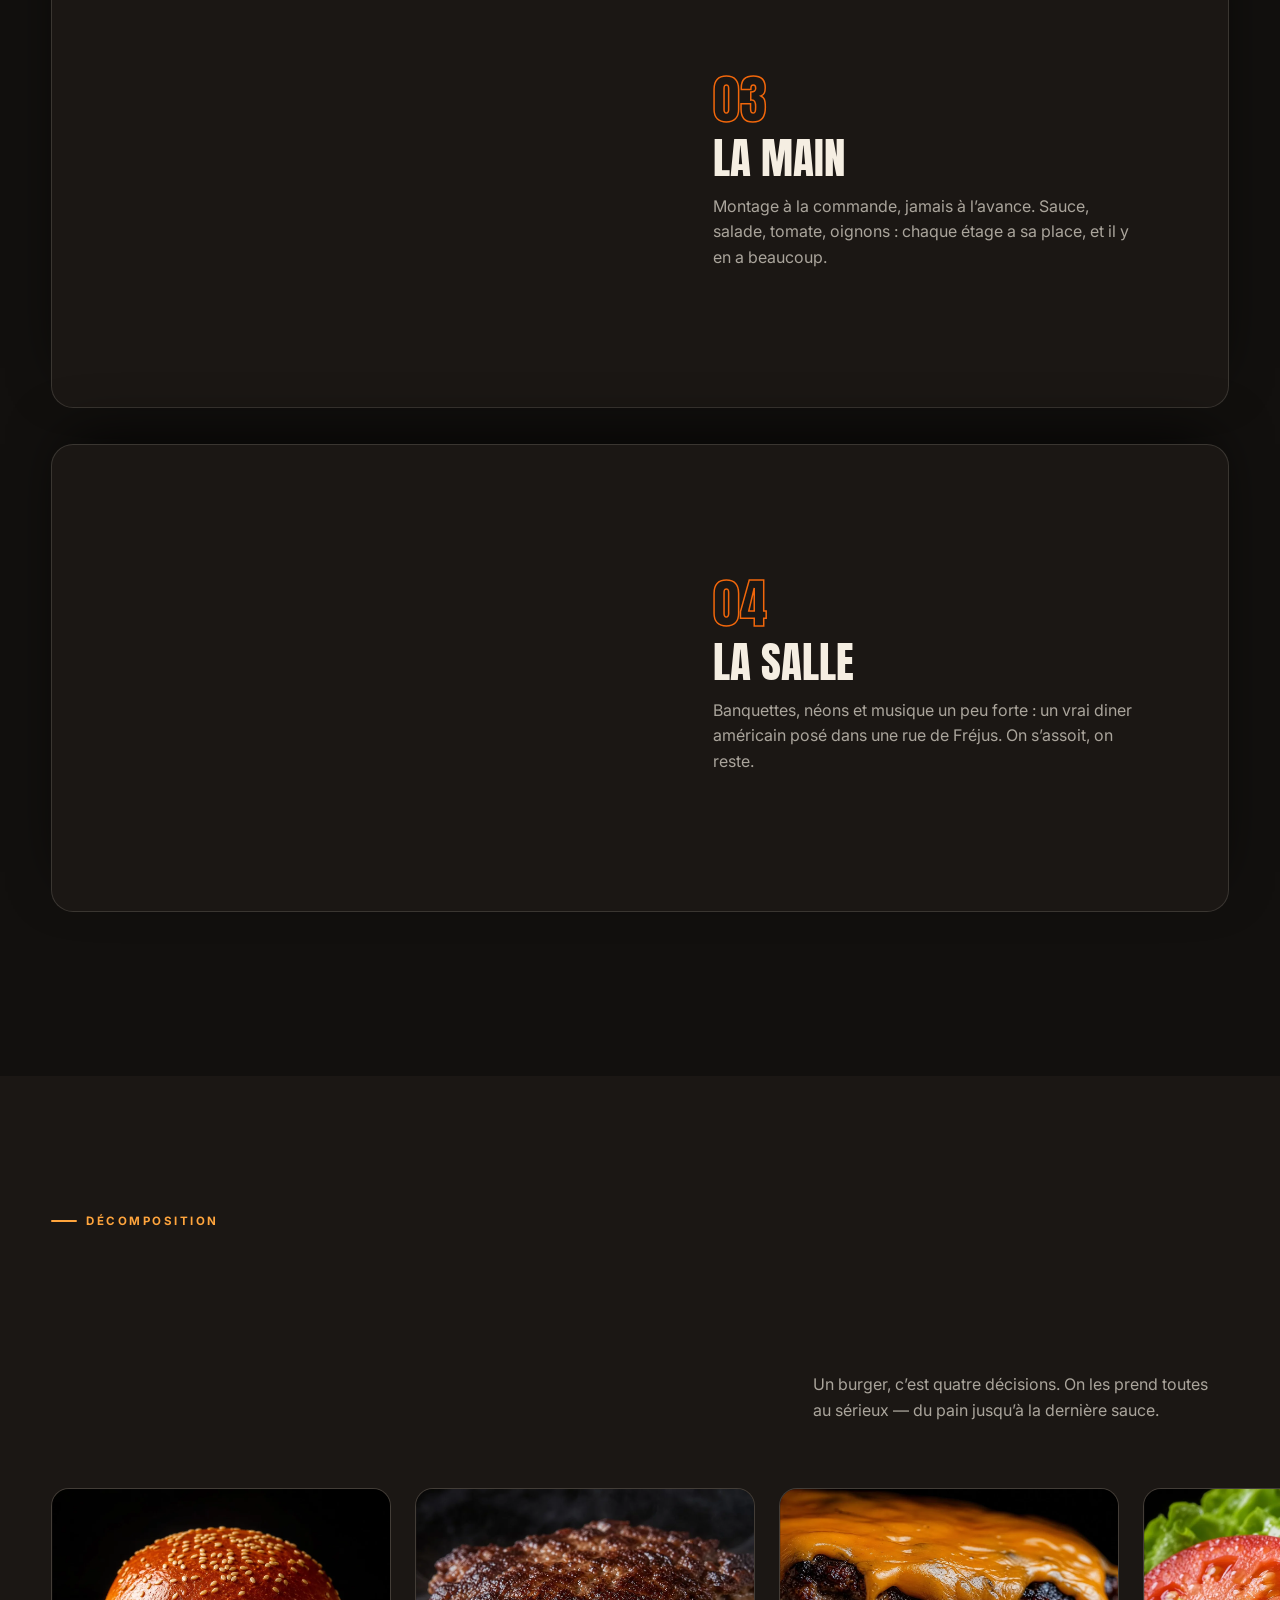
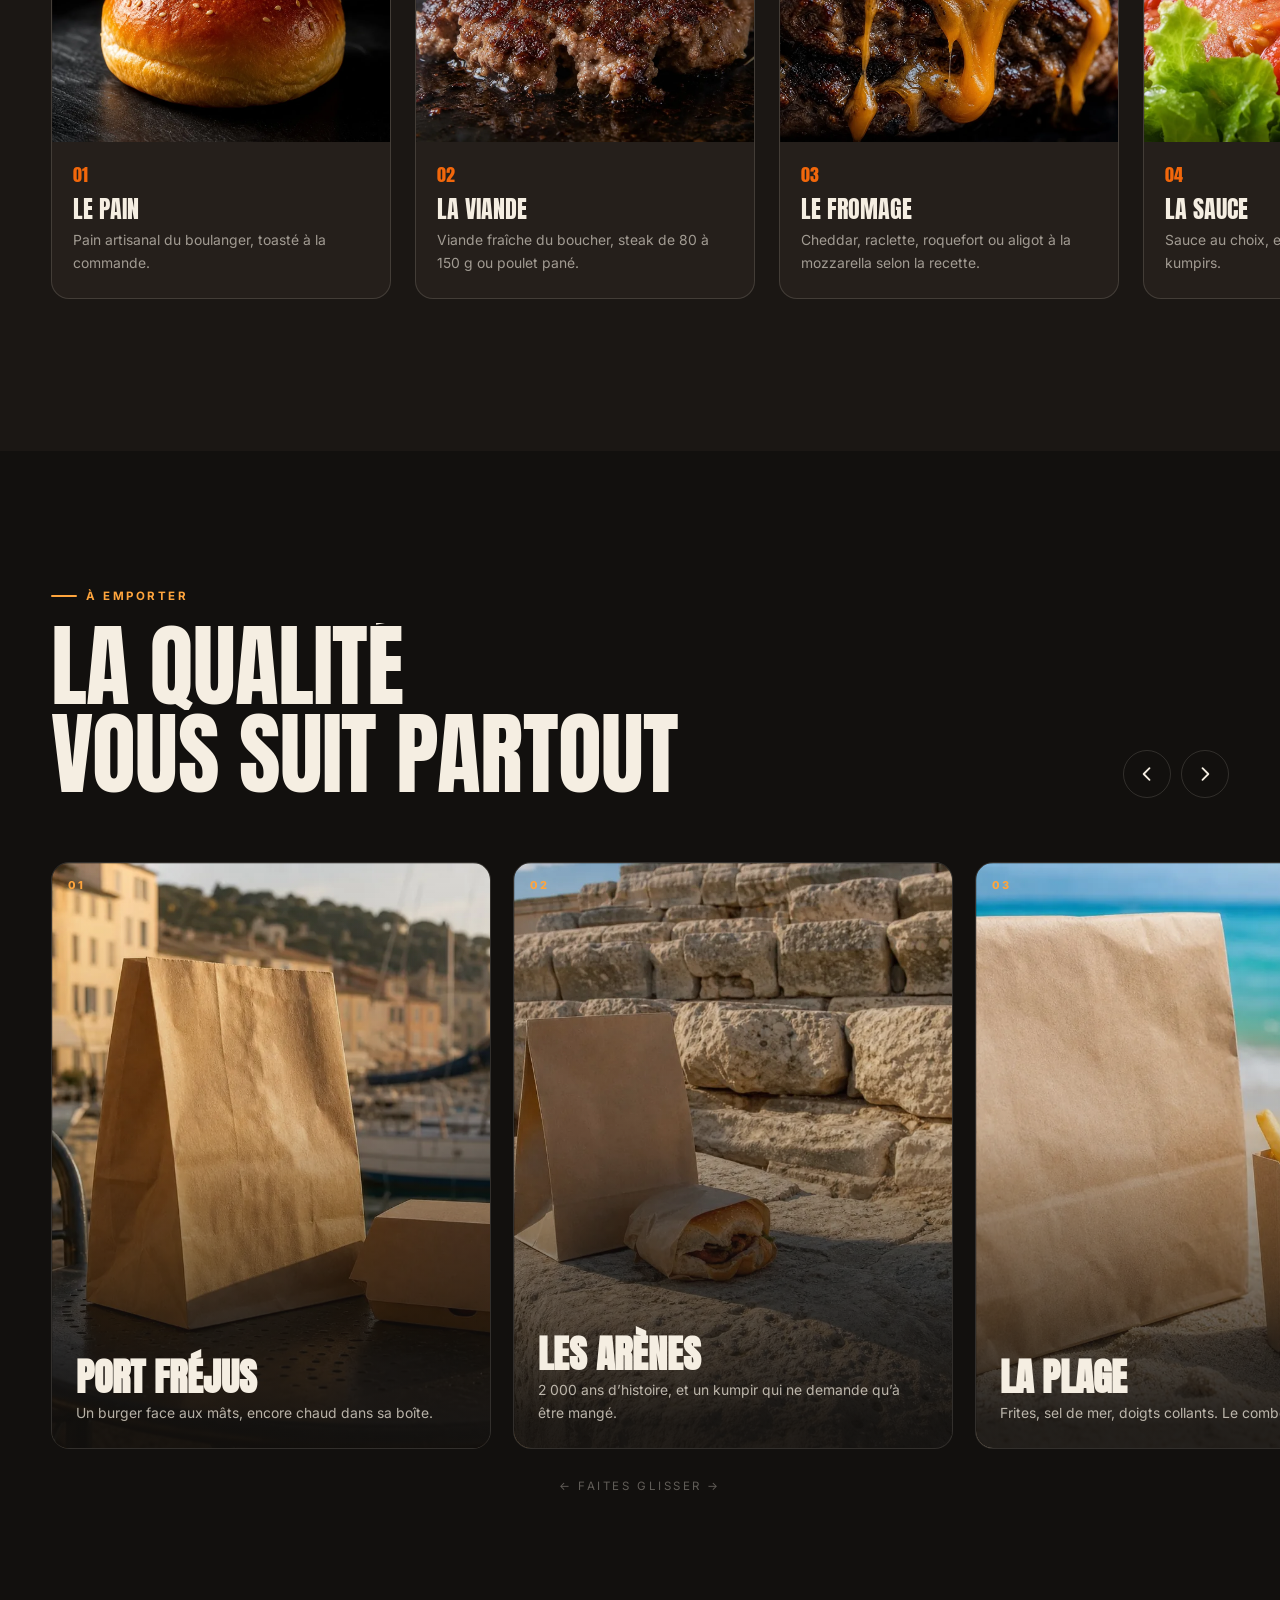
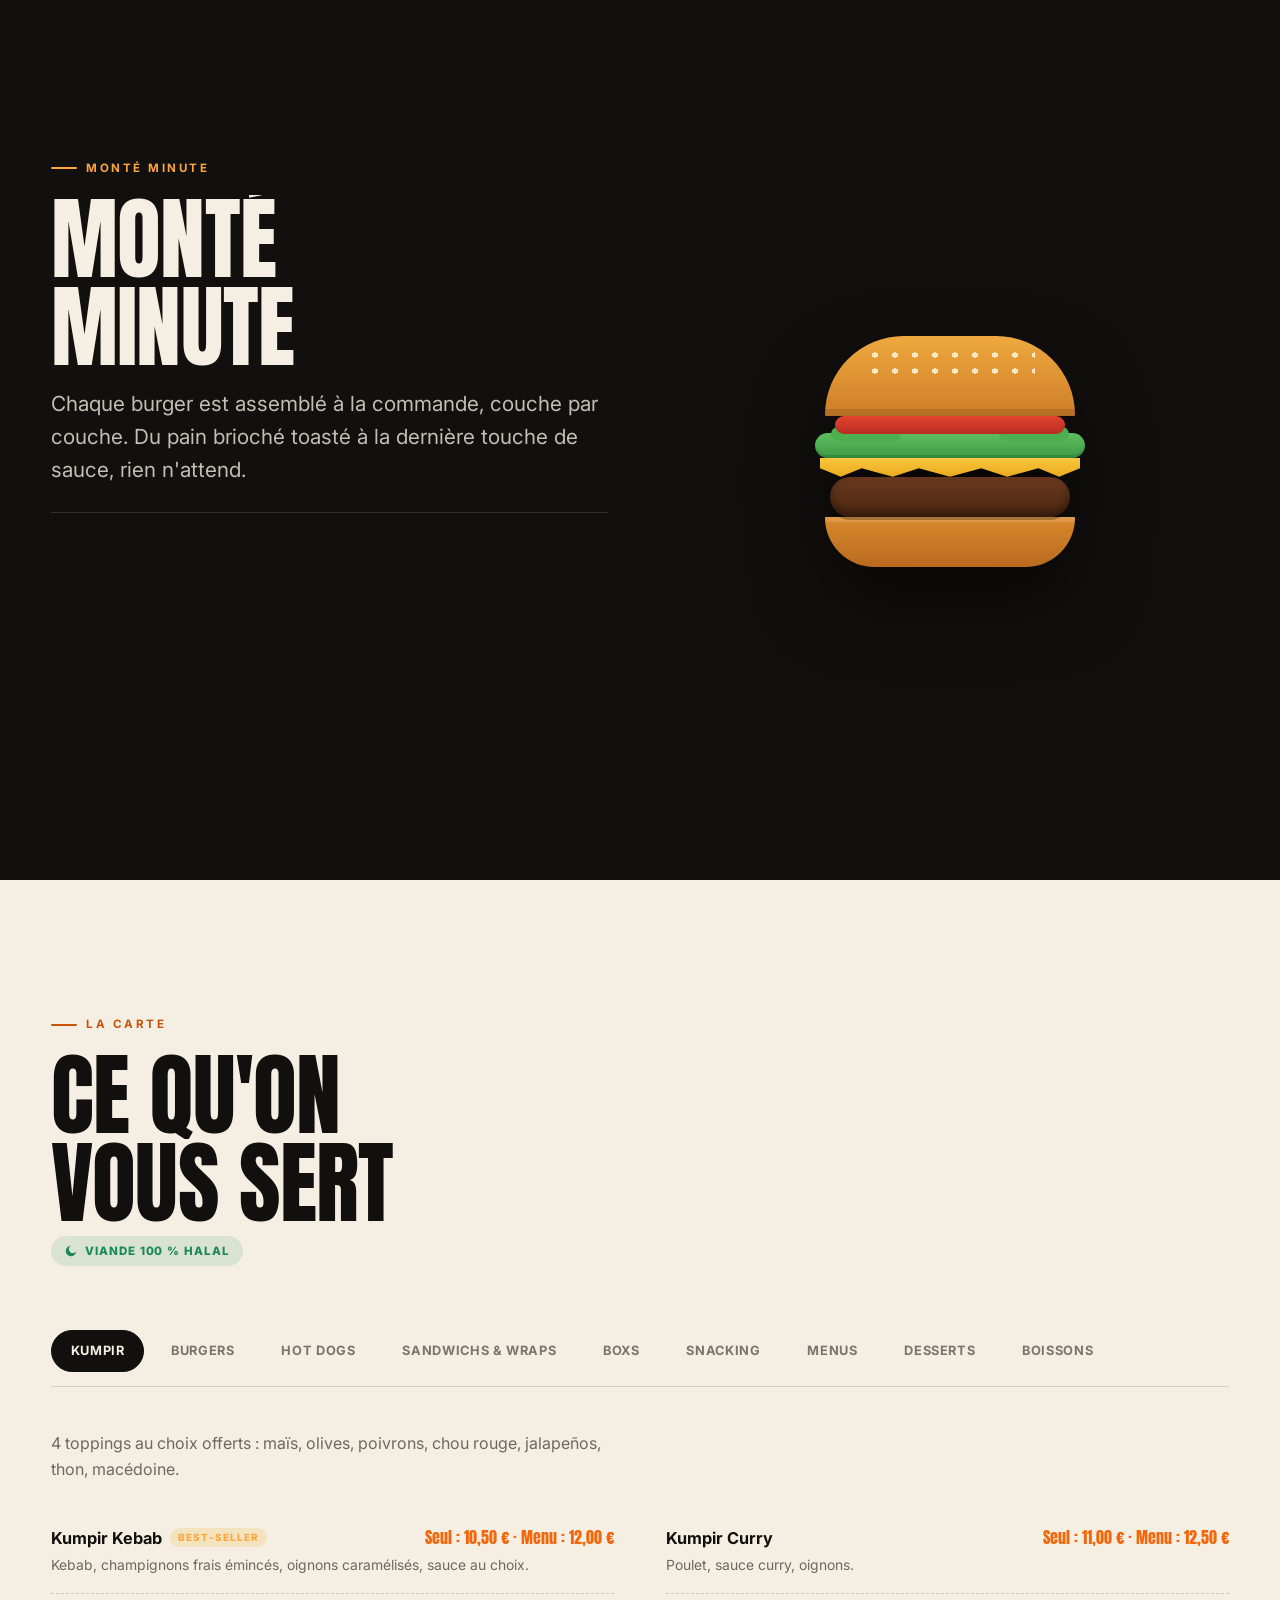
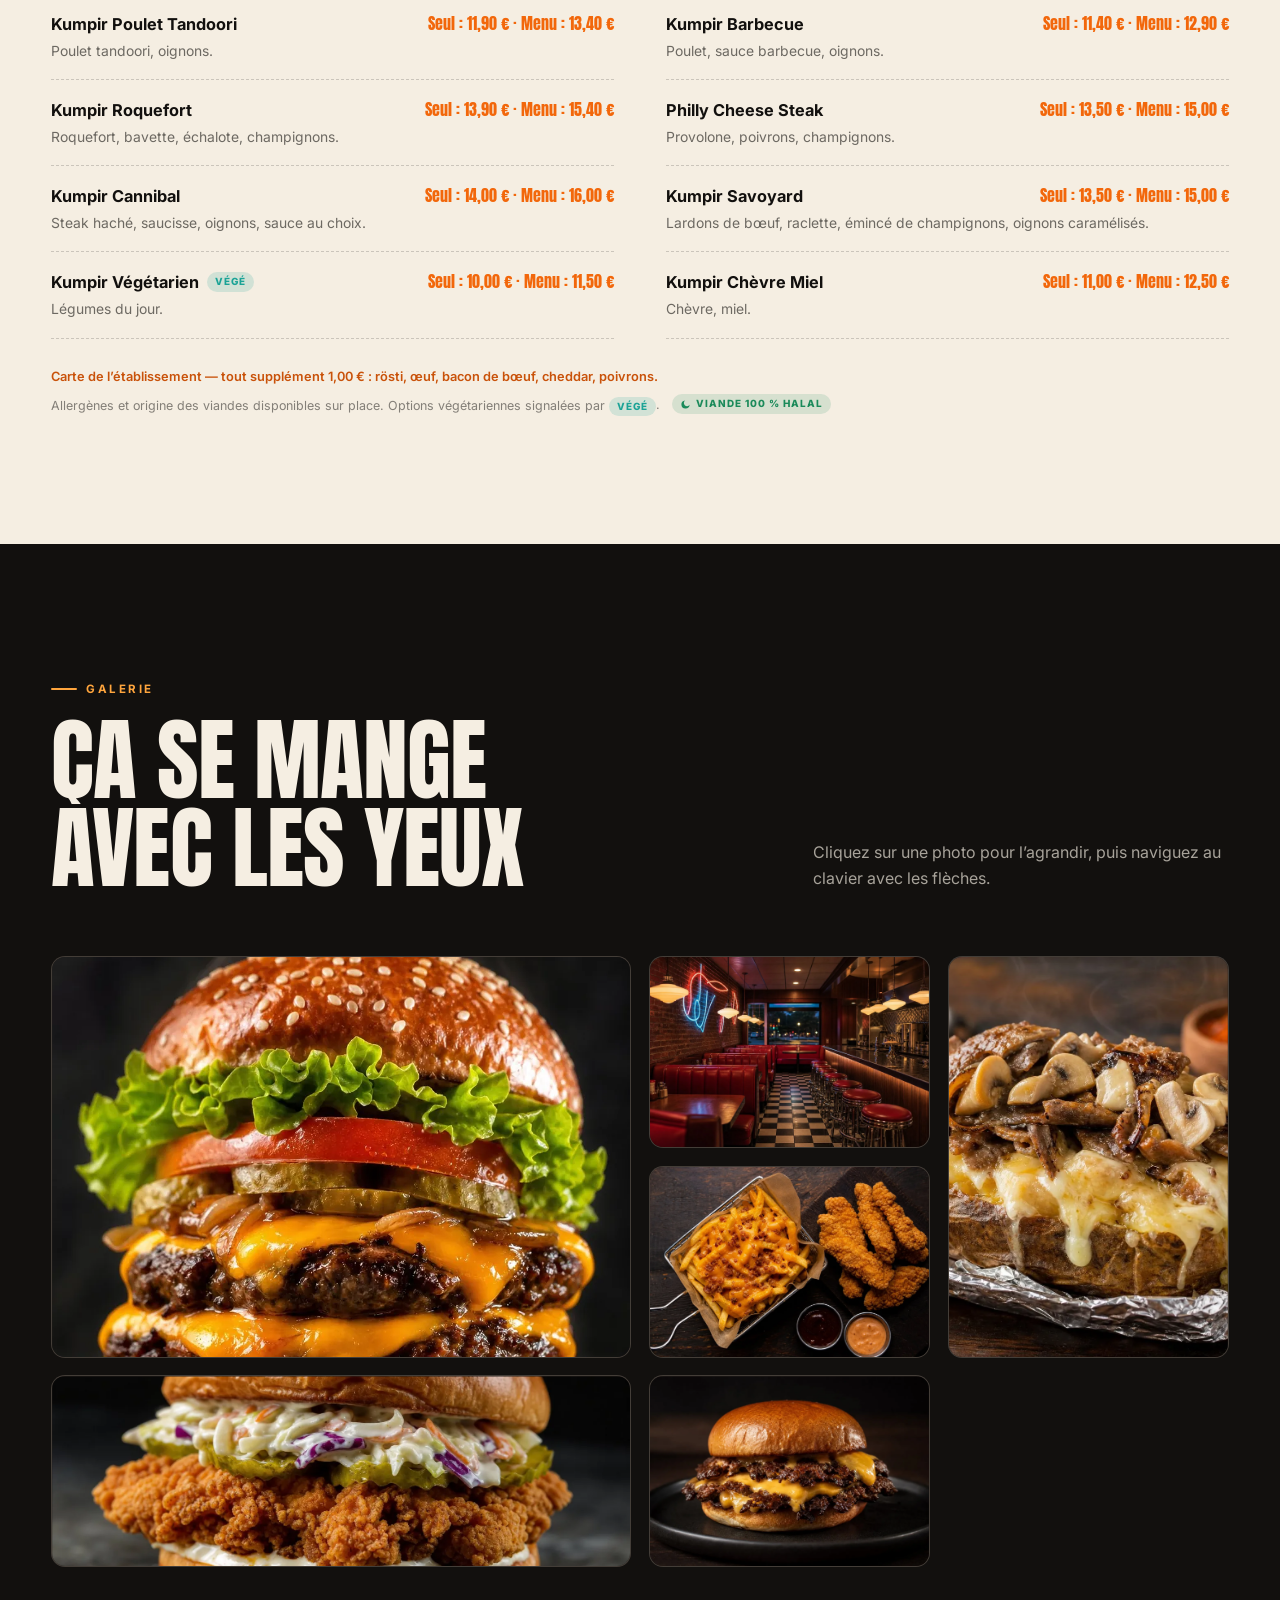
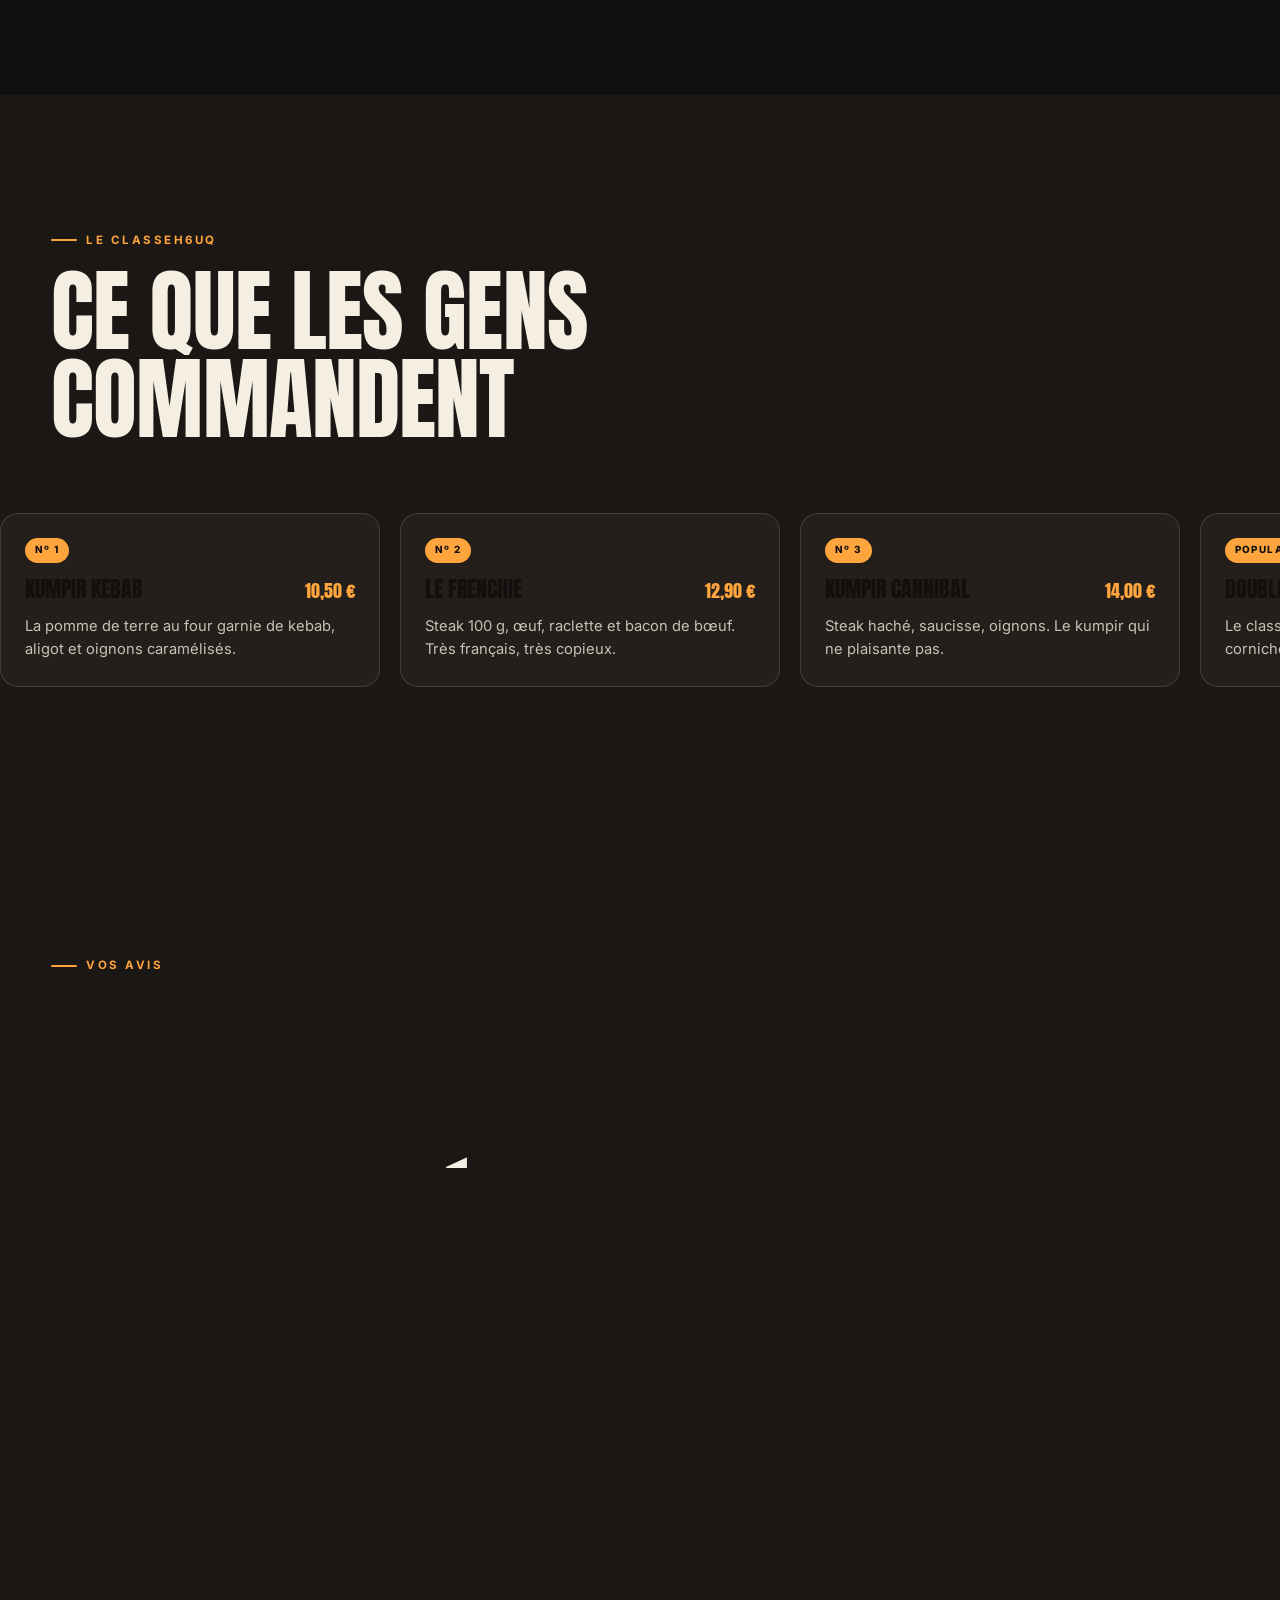
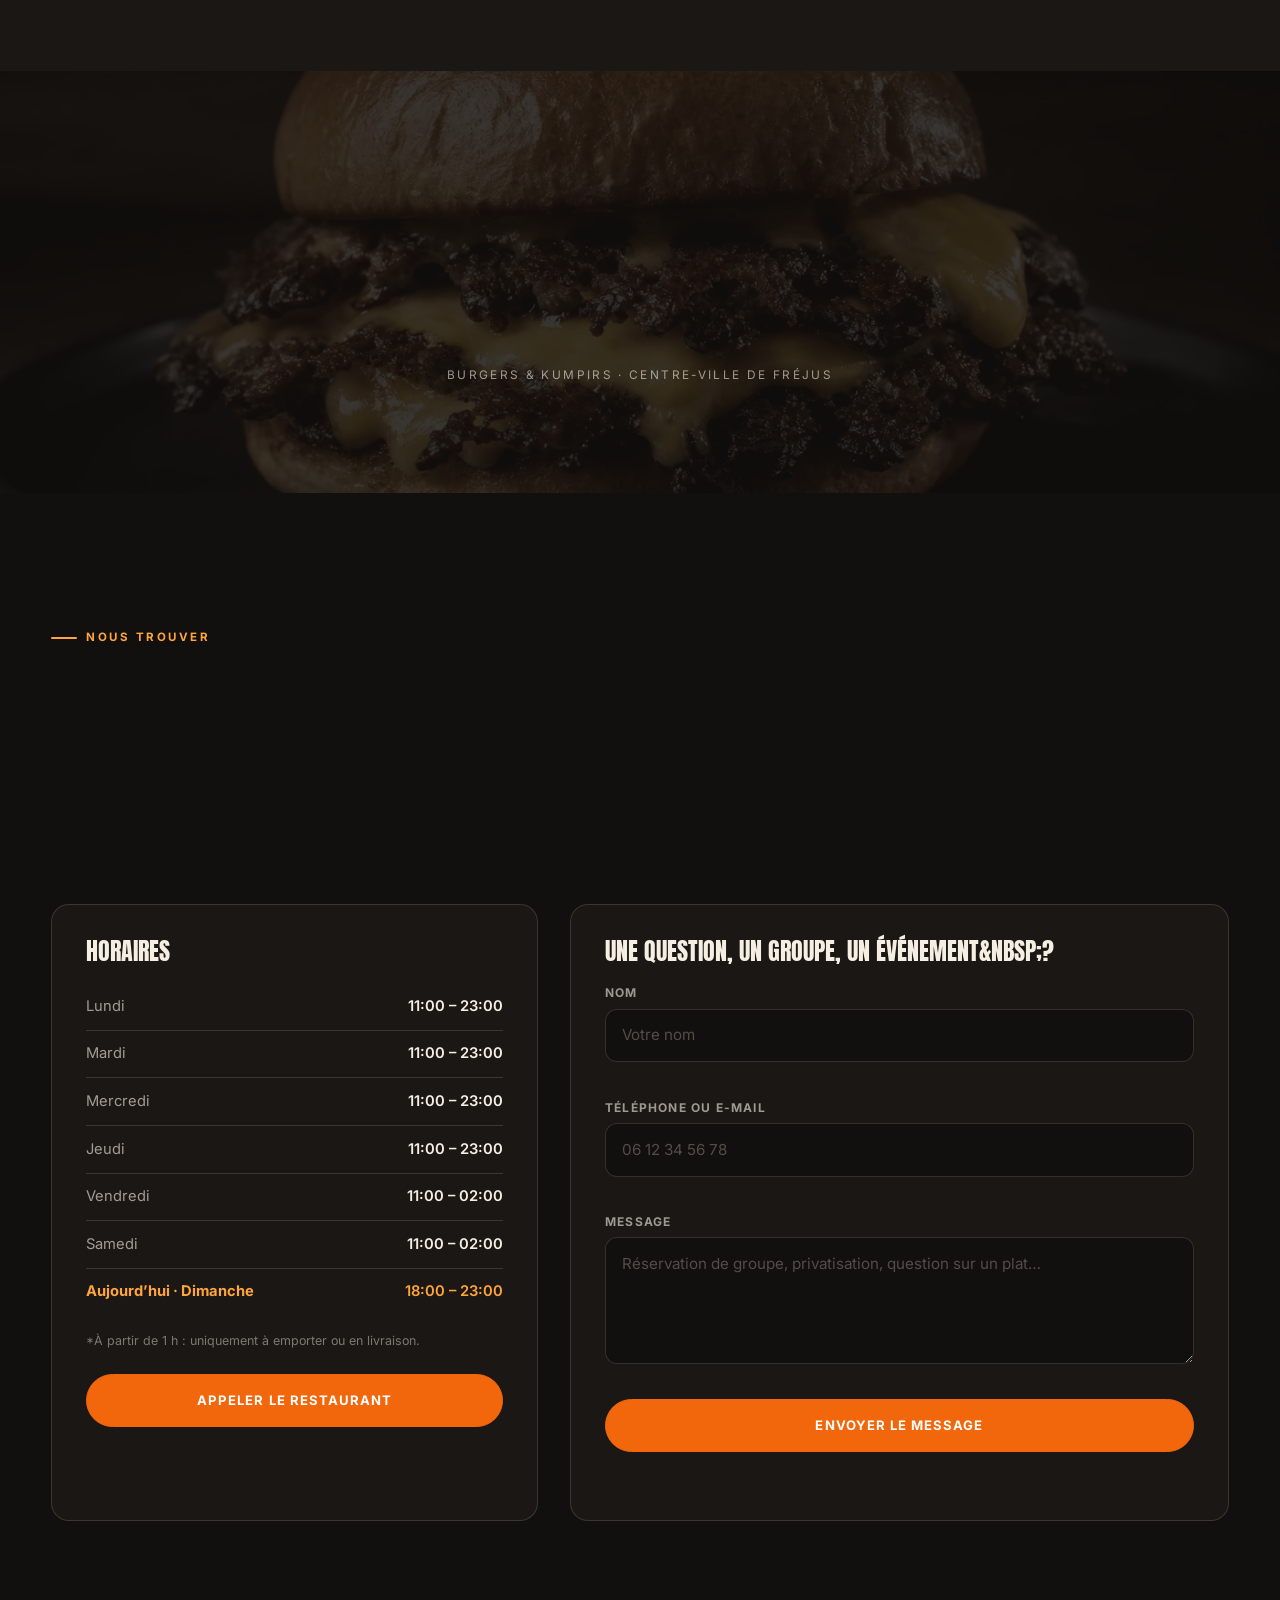
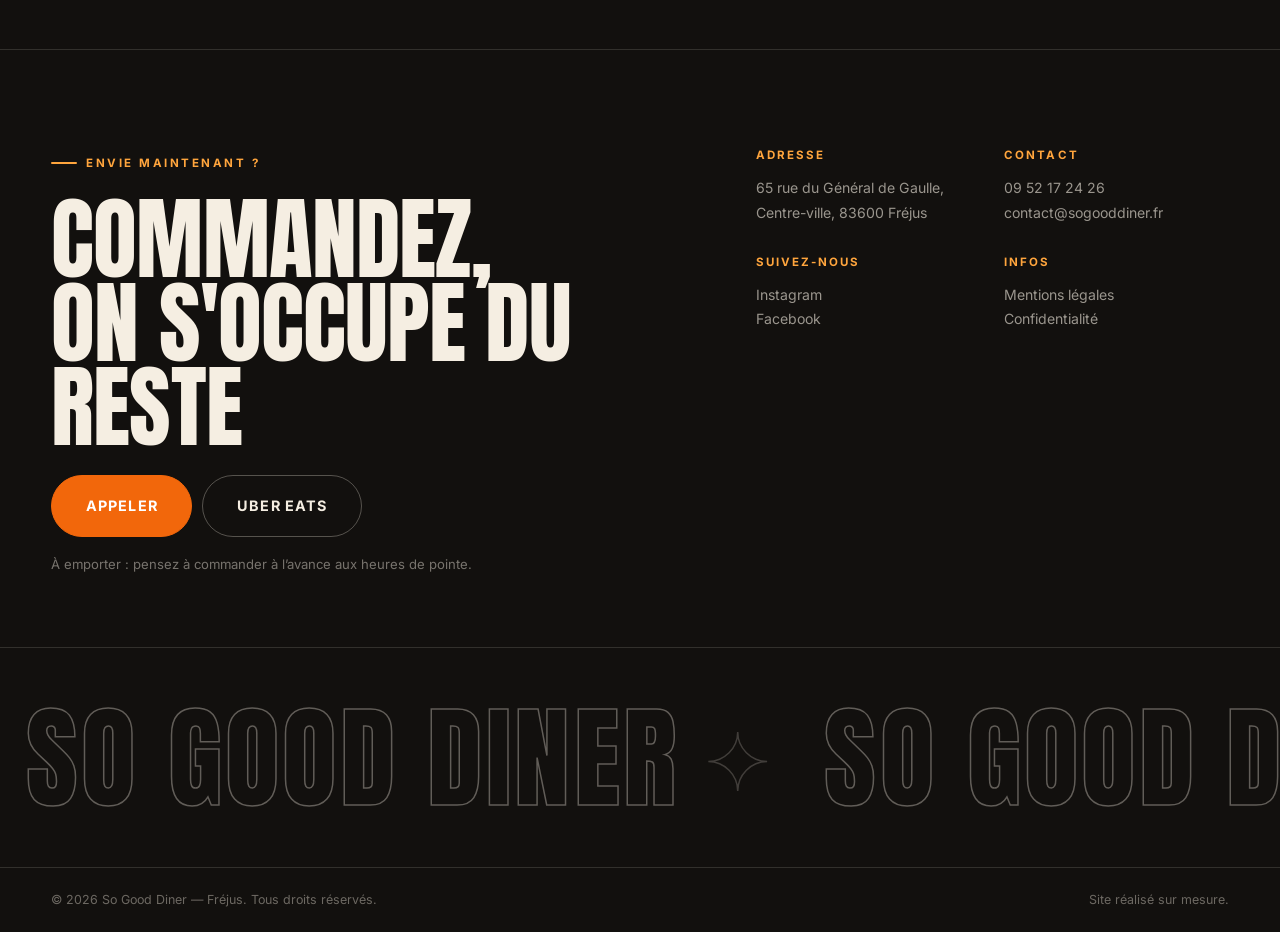
==== commit f390f410: "Finalisation : ajoute « Halal » aux données structurées servesCuisine Co-authored-by: arena-agent <2" ====
--- a/index.html
+++ b/index.html
@@ -30,7 +30,7 @@
   "@context": "https://schema.org",
   "@type": "Restaurant",
   "name": "So Good Diner",
-  "servesCuisine": ["Burgers", "American", "Sandwiches"],
+  "servesCuisine": ["Burgers", "American", "Sandwiches", "Halal"],
   "image": "https://sogooddiner.fr/assets/img/hero-burger.webp",
   "priceRange": "€10–20",
   "telephone": "+33952172426",
--- a/assets/css/styles.css
+++ b/assets/css/styles.css
@@ -909,7 +909,7 @@
   border-radius:14px;overflow:hidden;touch-action:manipulation;cursor:pointer;outline:none}
 .game-stack{position:absolute;inset:0;transition:transform .3s}
 .game-piece{position:absolute;width:120px;height:22px;border-radius:8px;box-shadow:inset 0 -3px rgba(0,0,0,.2)}
-.game-cur{position:absolute;top:16px;width:120px;height:22px;border-radius:8px}
+.game-cur{position:absolute;width:120px;height:22px;border-radius:8px;box-shadow:0 4px 10px rgba(0,0,0,.35)}
 .layer-bun-b{border-radius:8px 8px 14px 14px}
 .layer-bun-t{border-radius:14px 14px 6px 6px}
 .game-msg{position:absolute;left:0;right:0;top:40%;font-family:var(--display);font-size:1.1rem;color:var(--red);text-transform:uppercase}
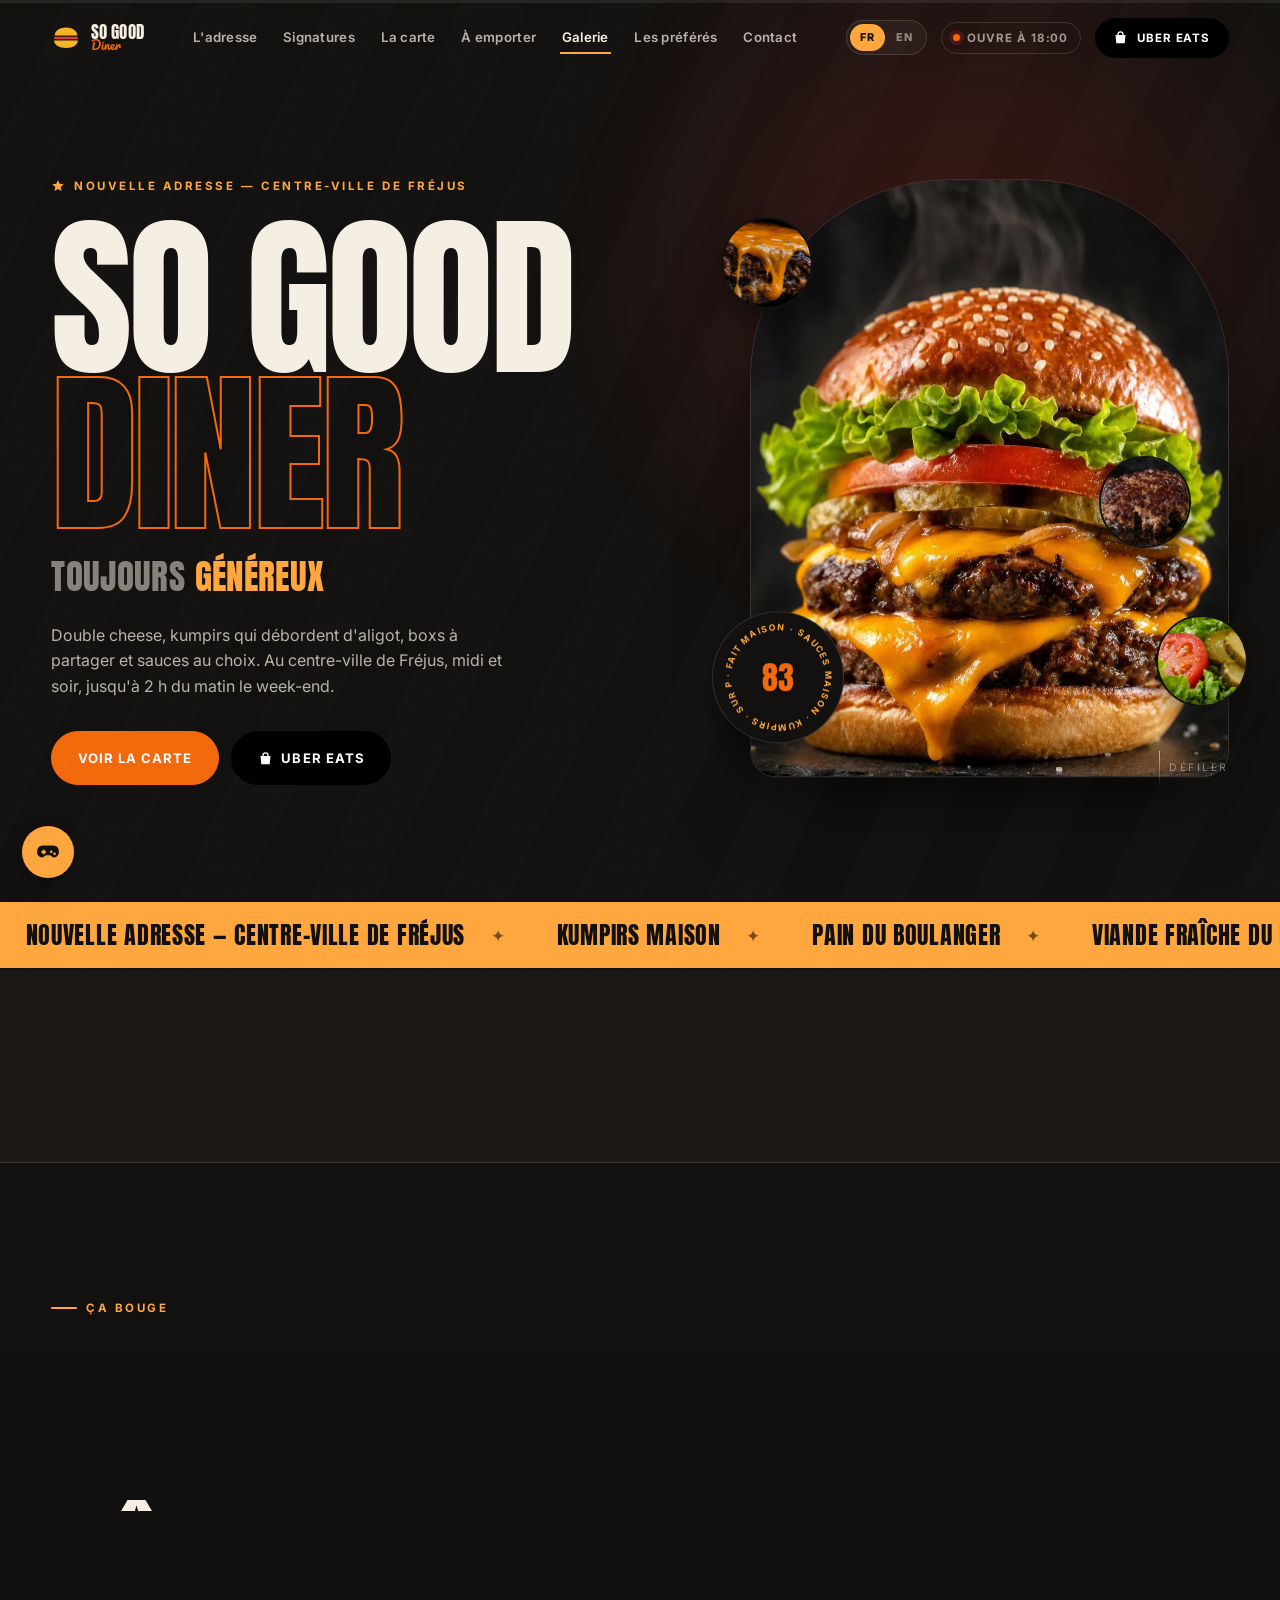
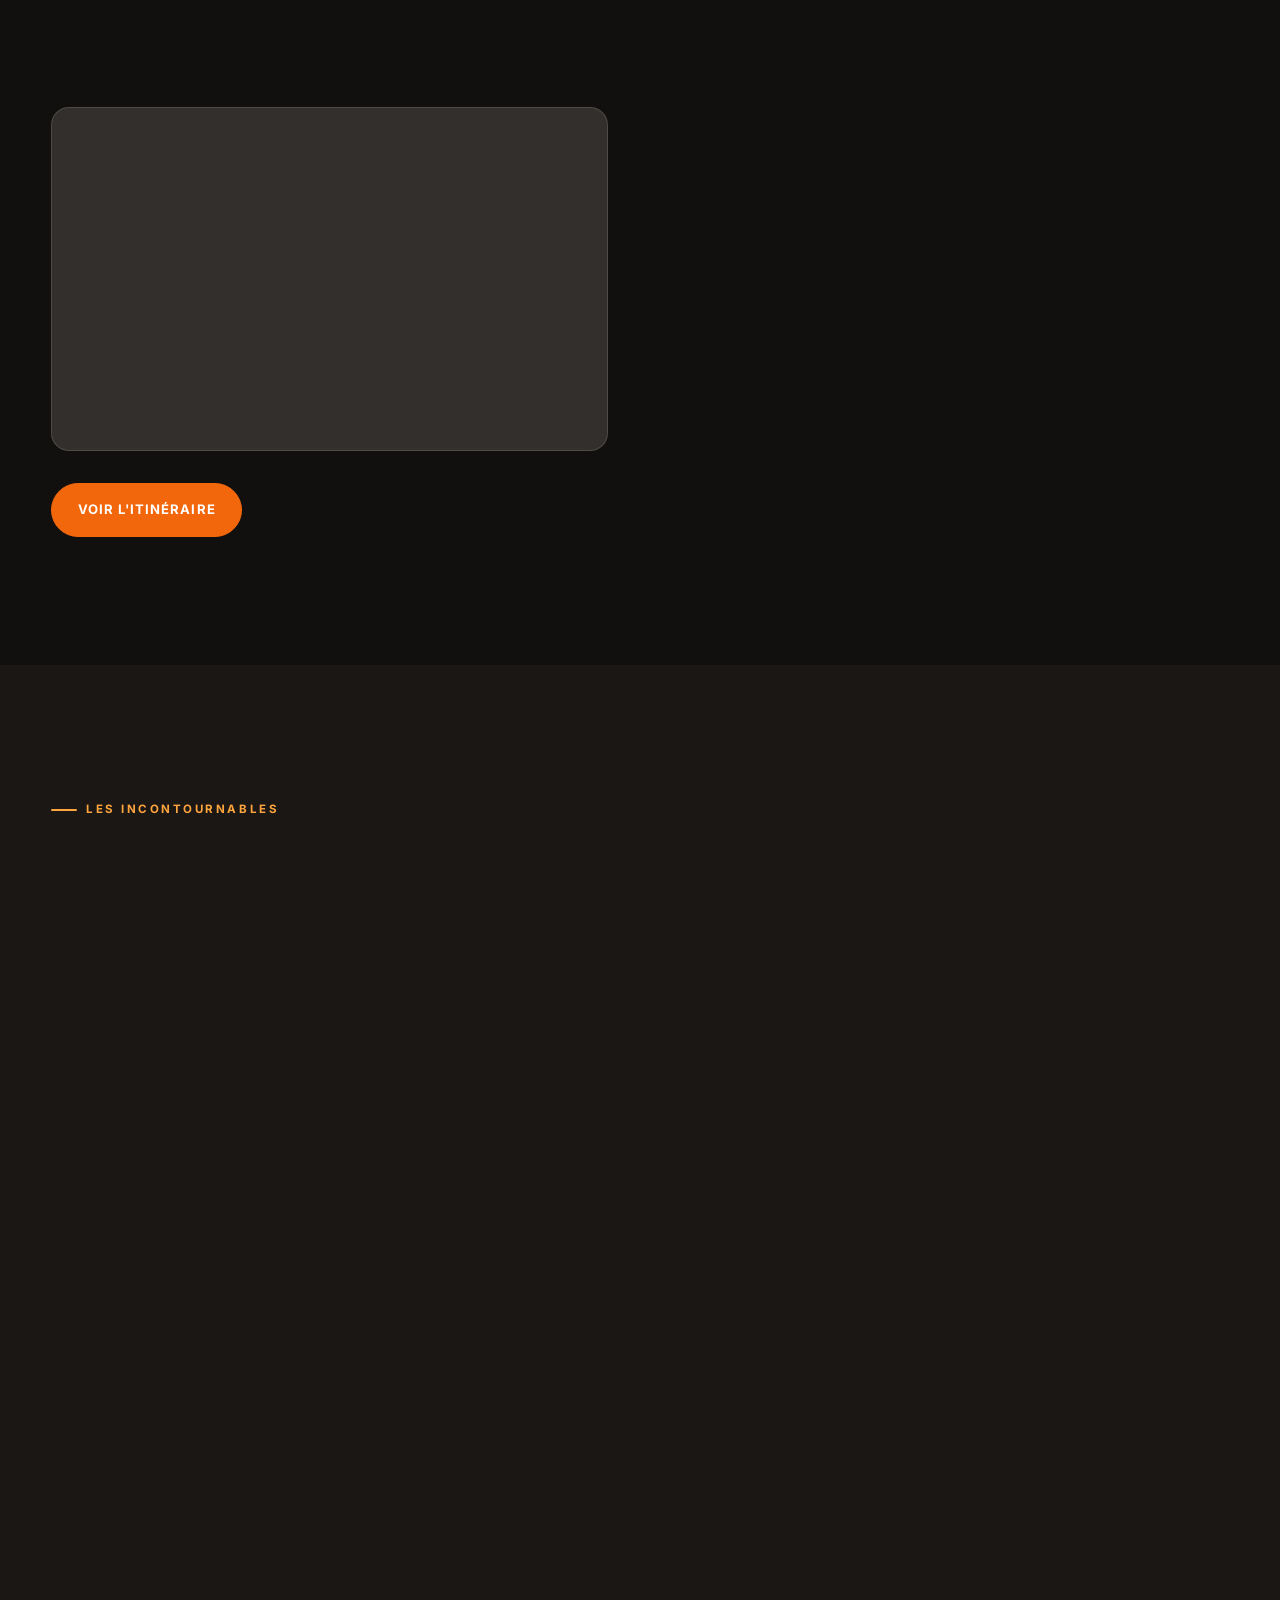
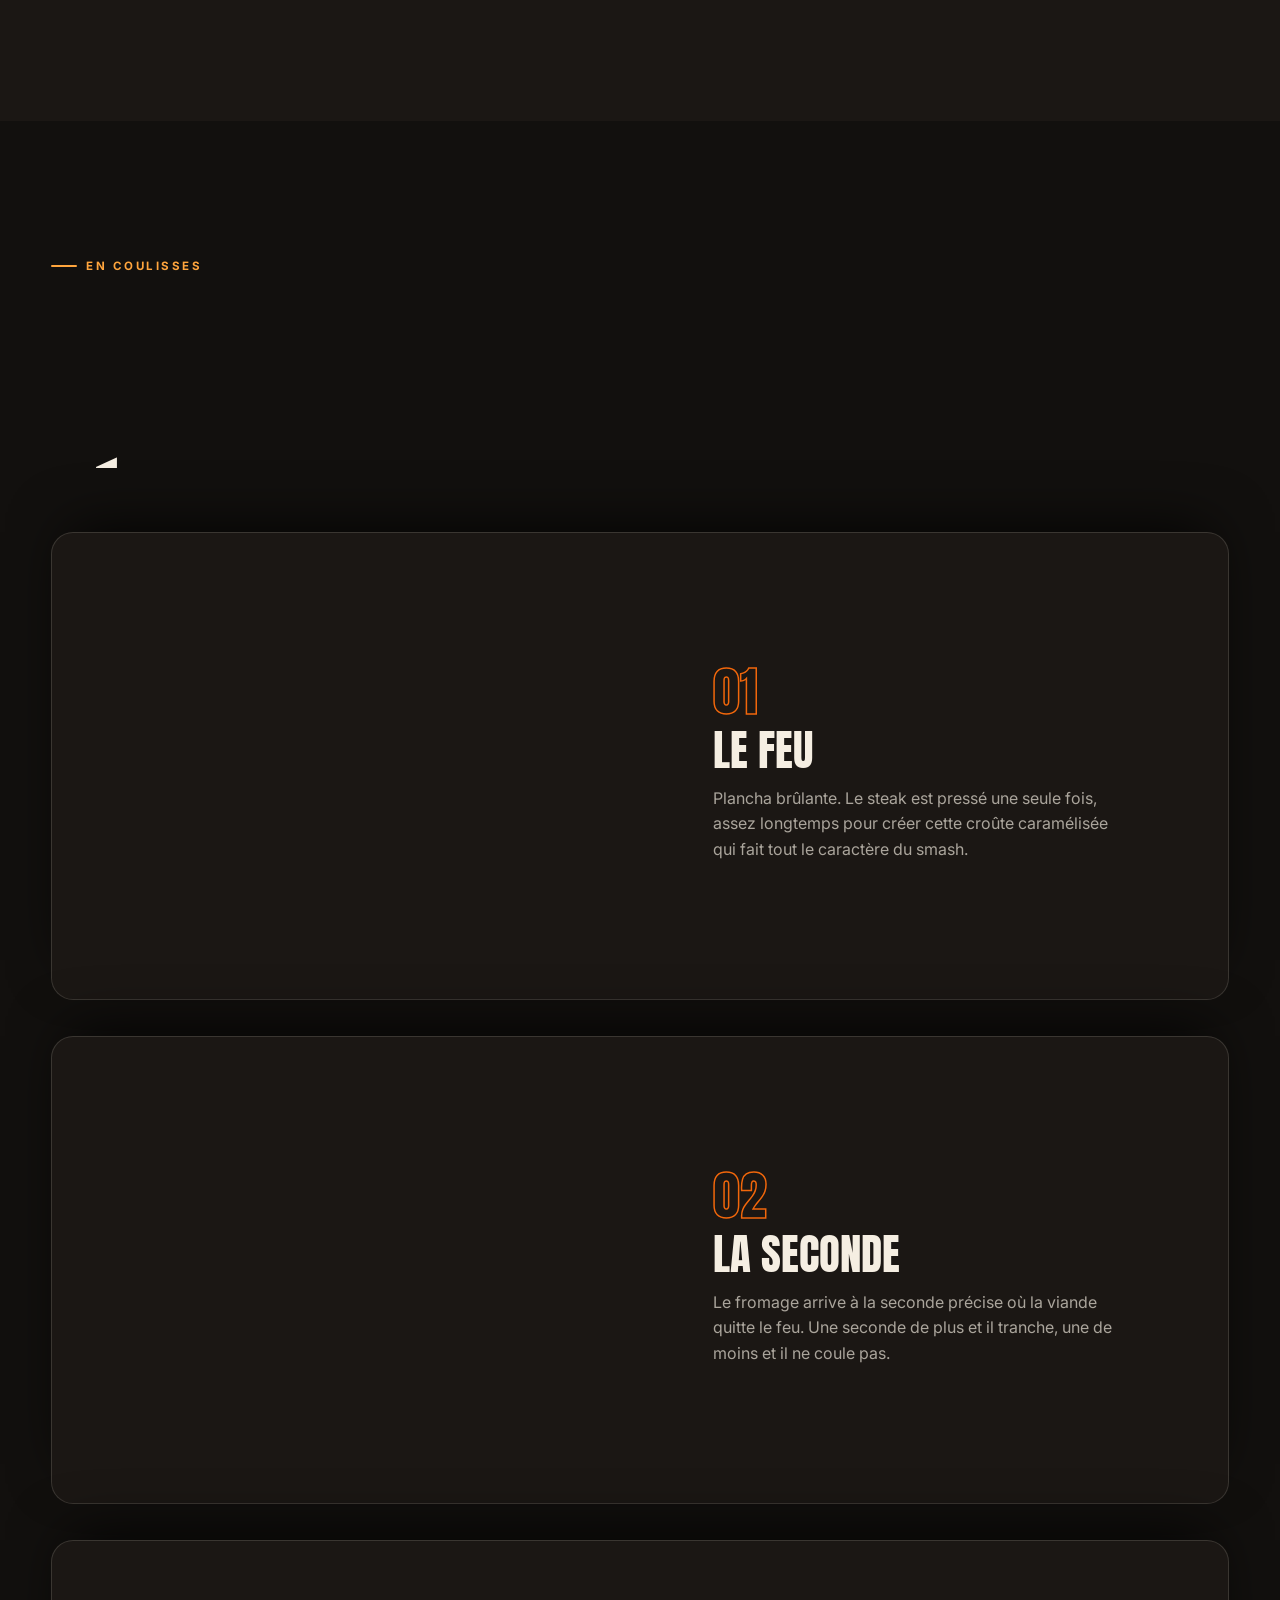
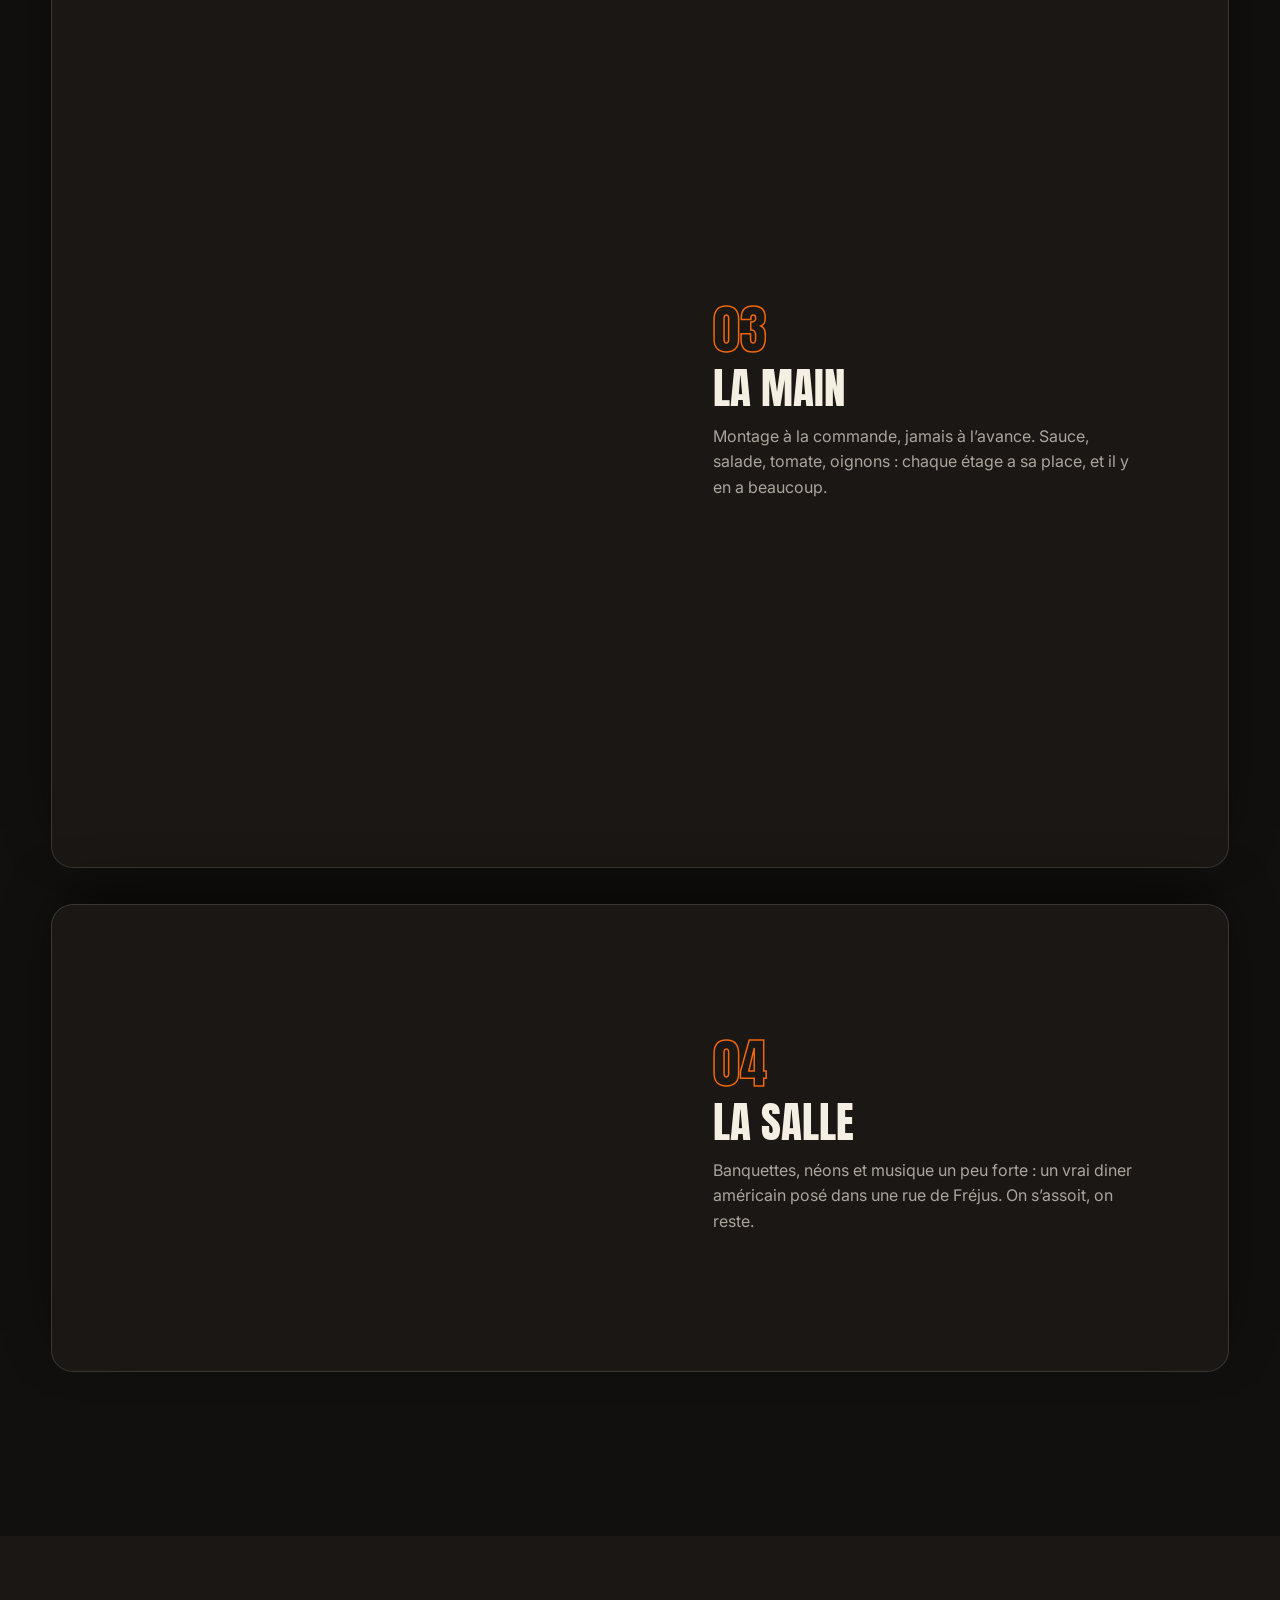
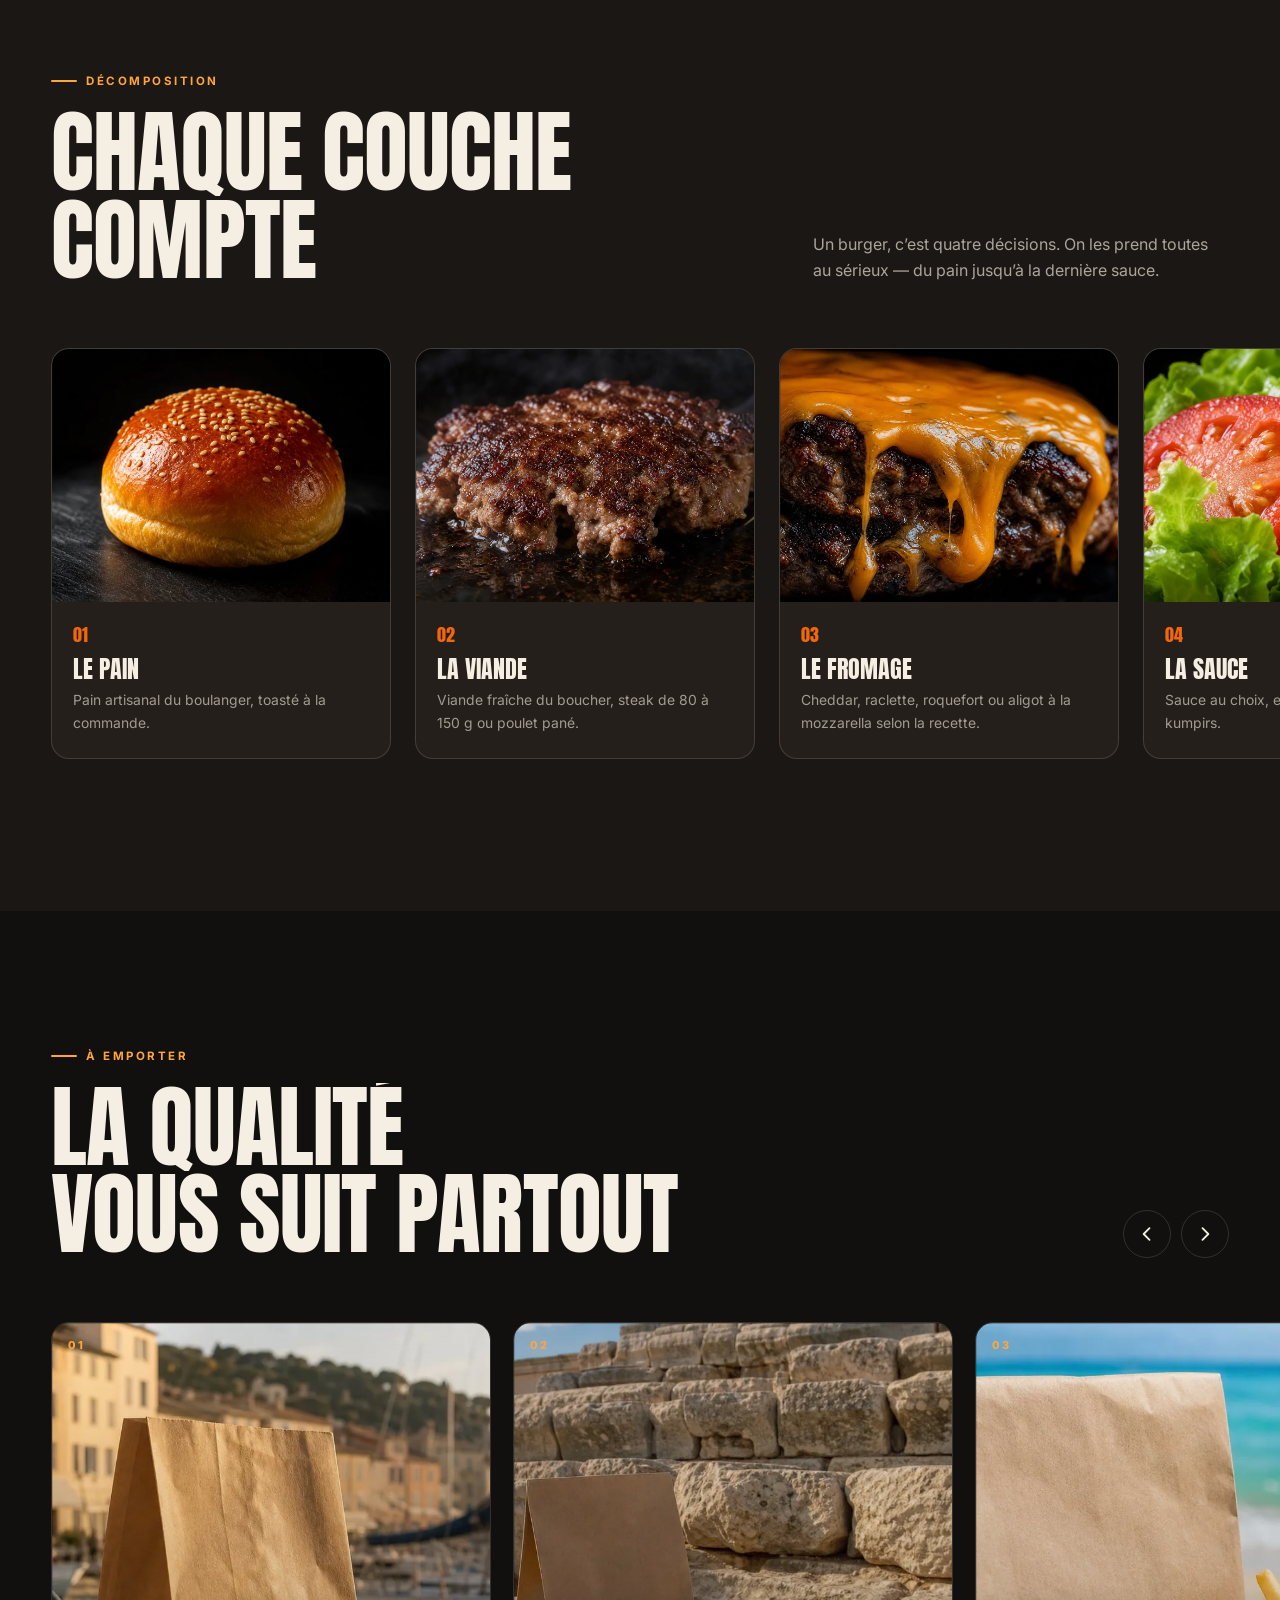
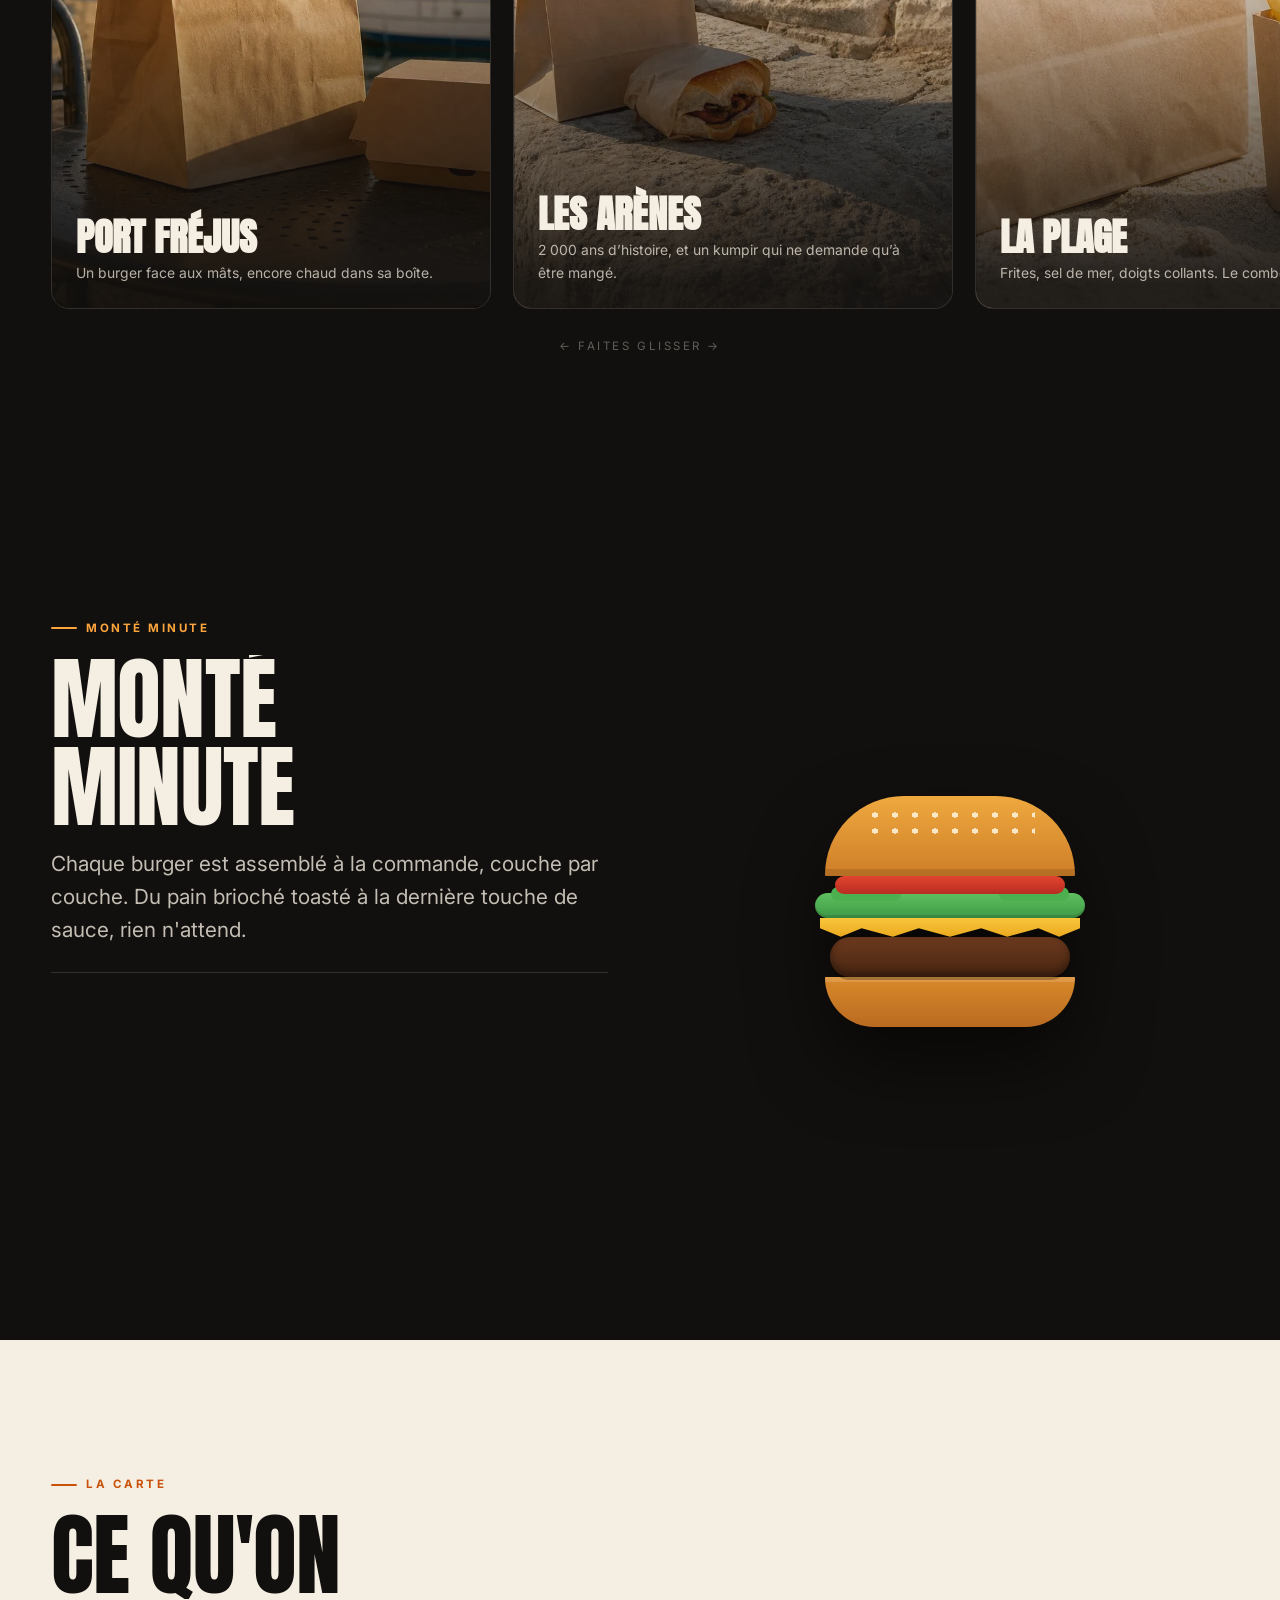
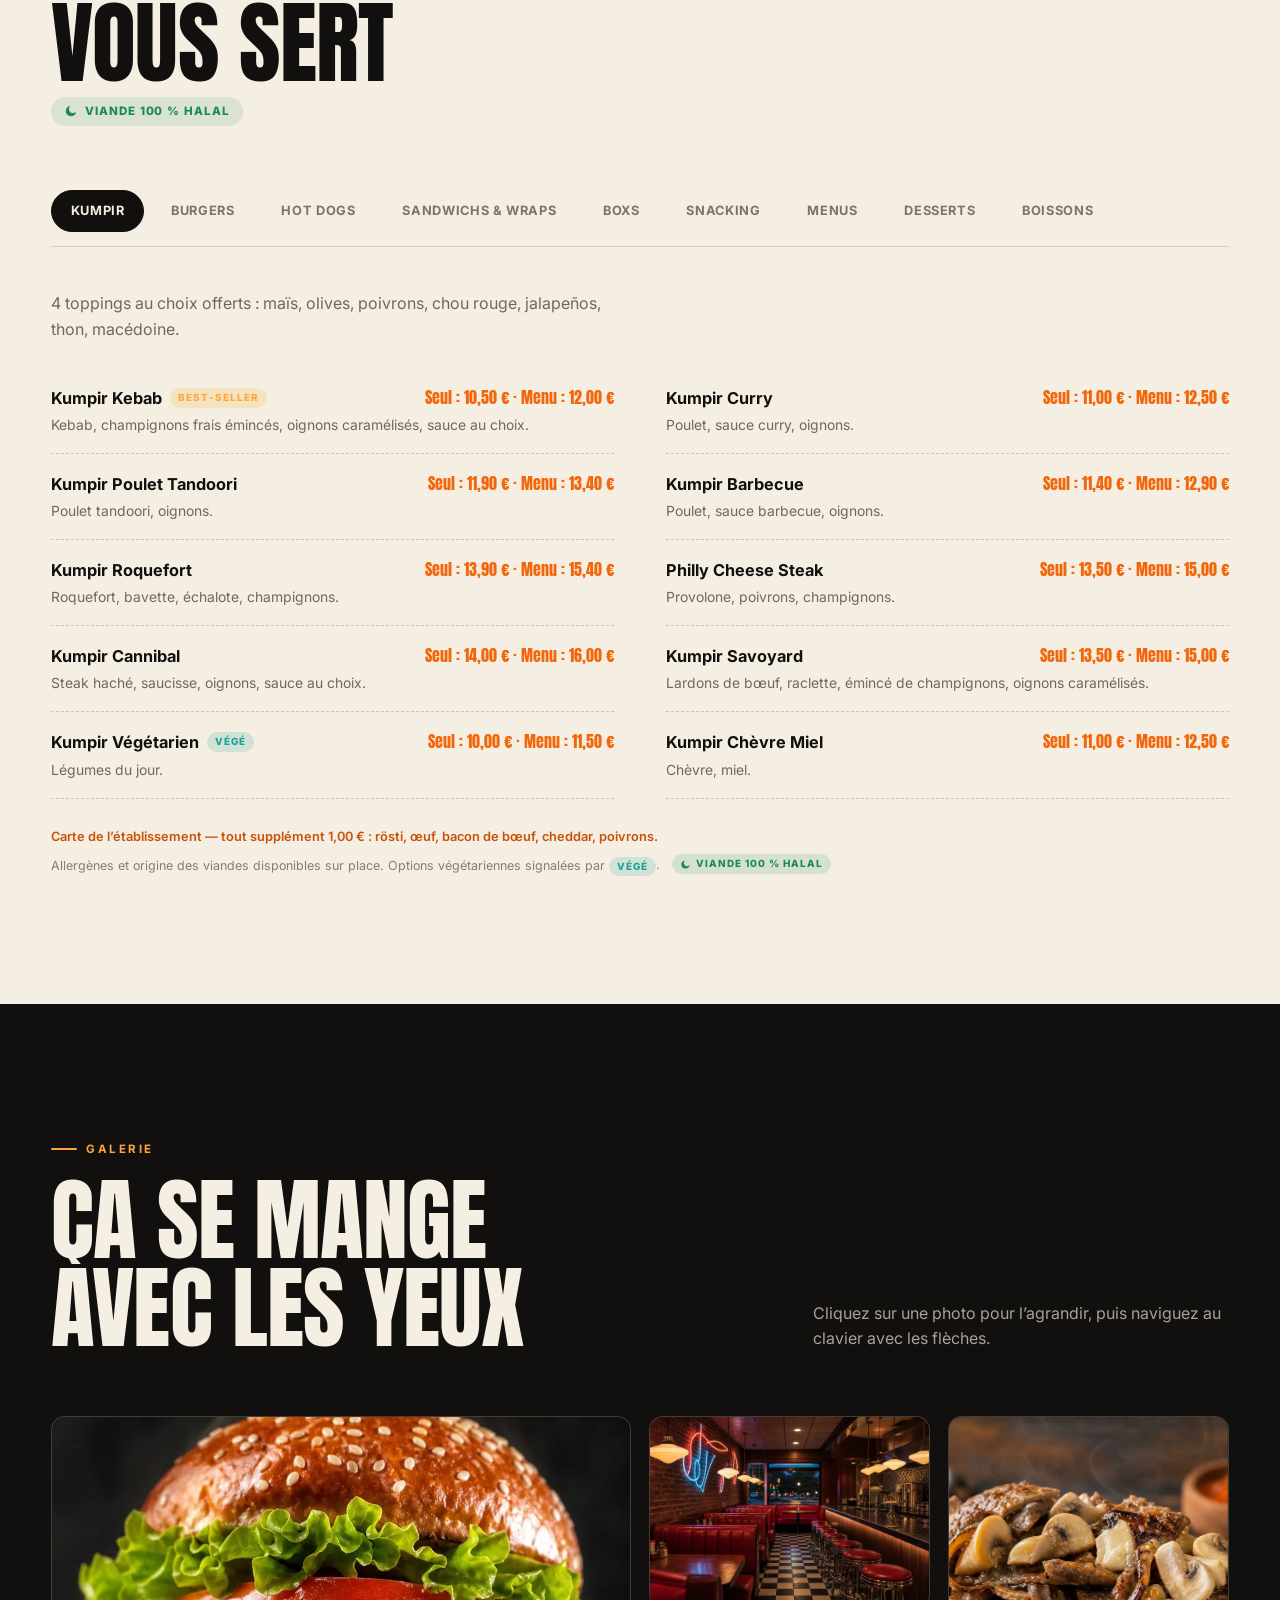
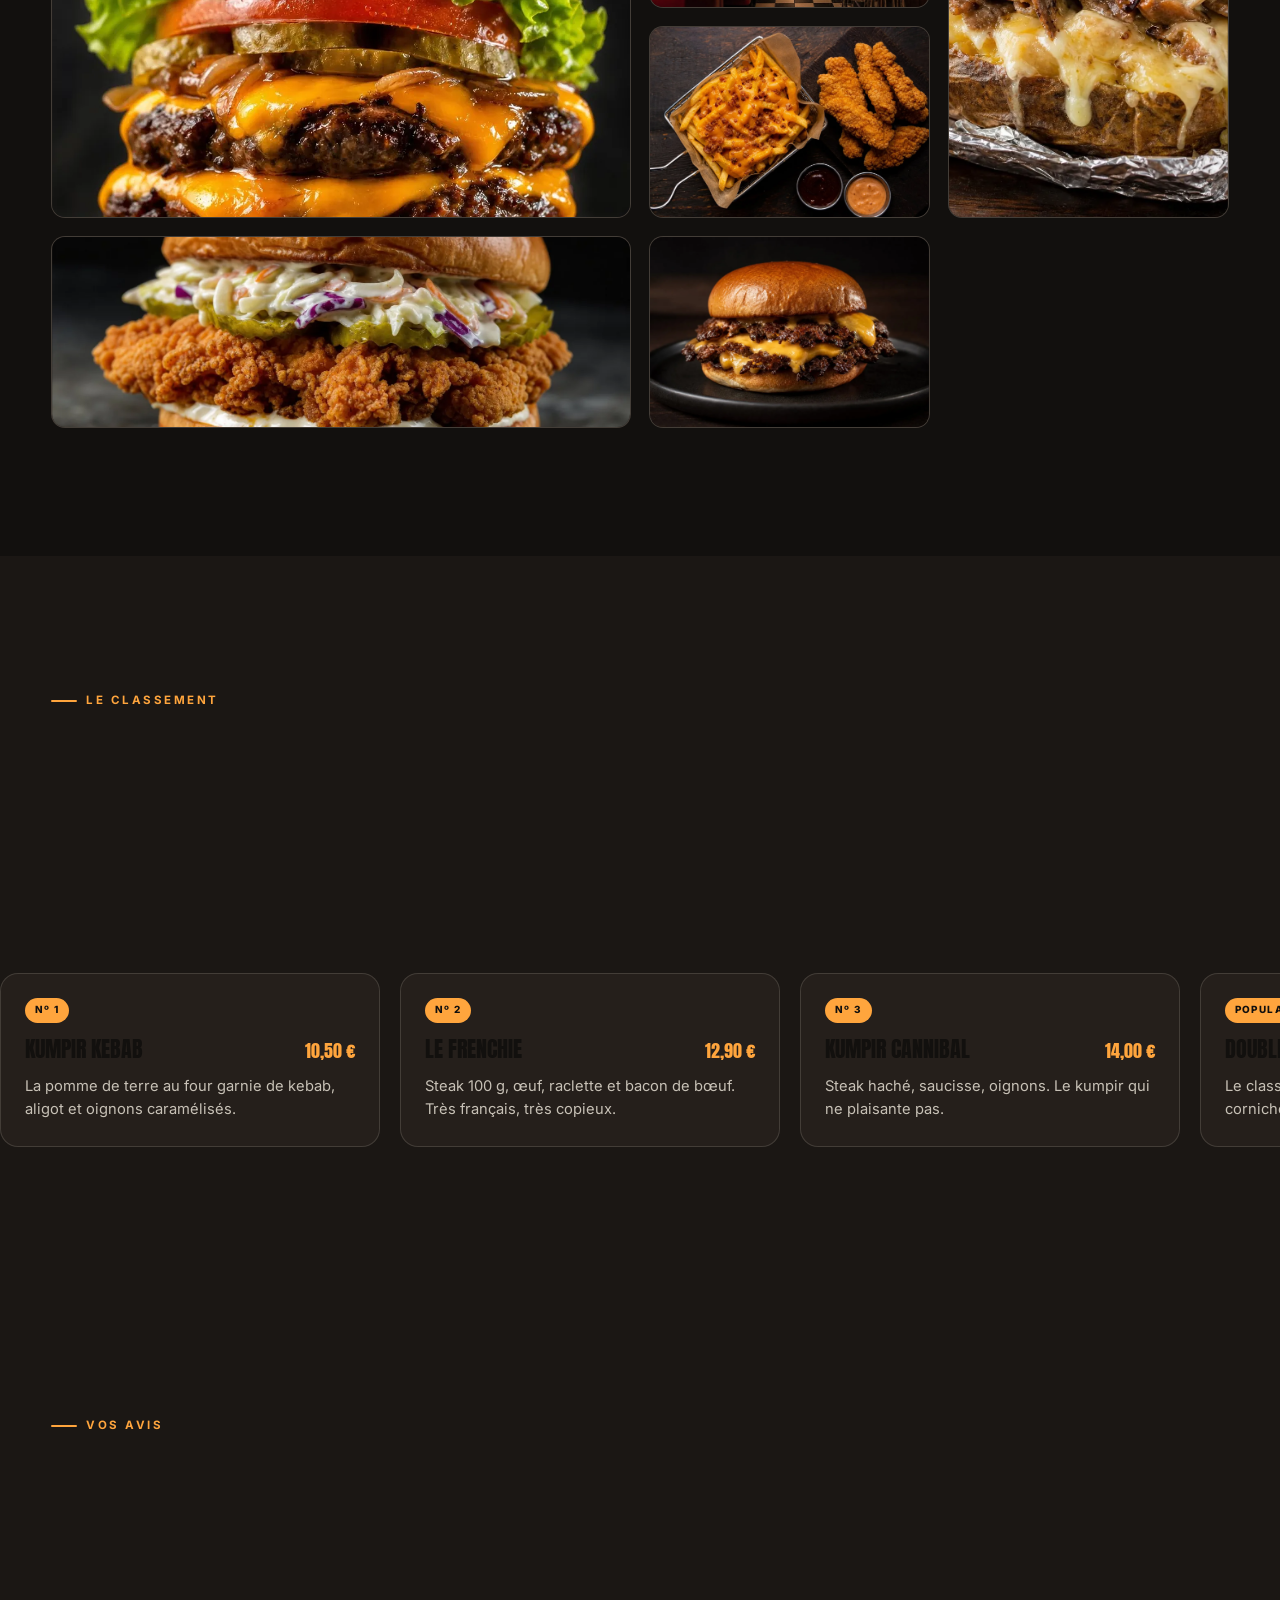
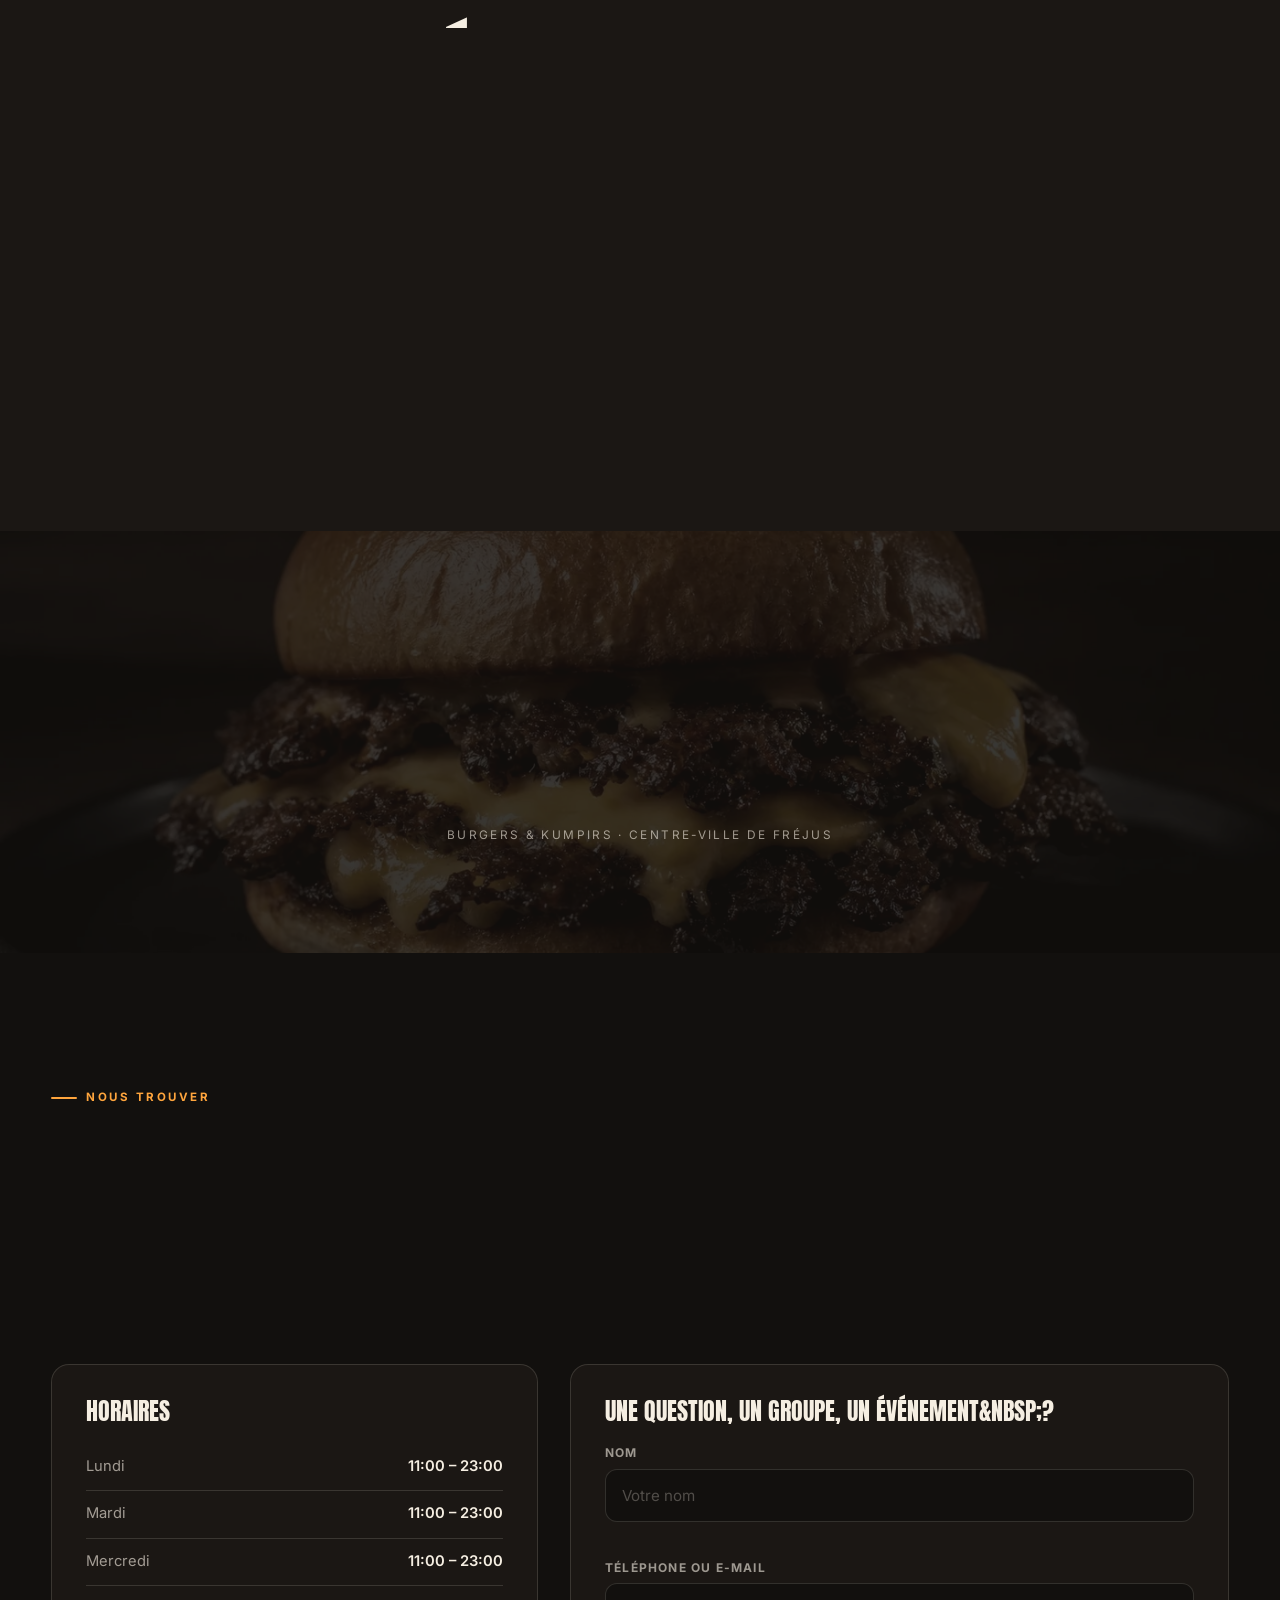
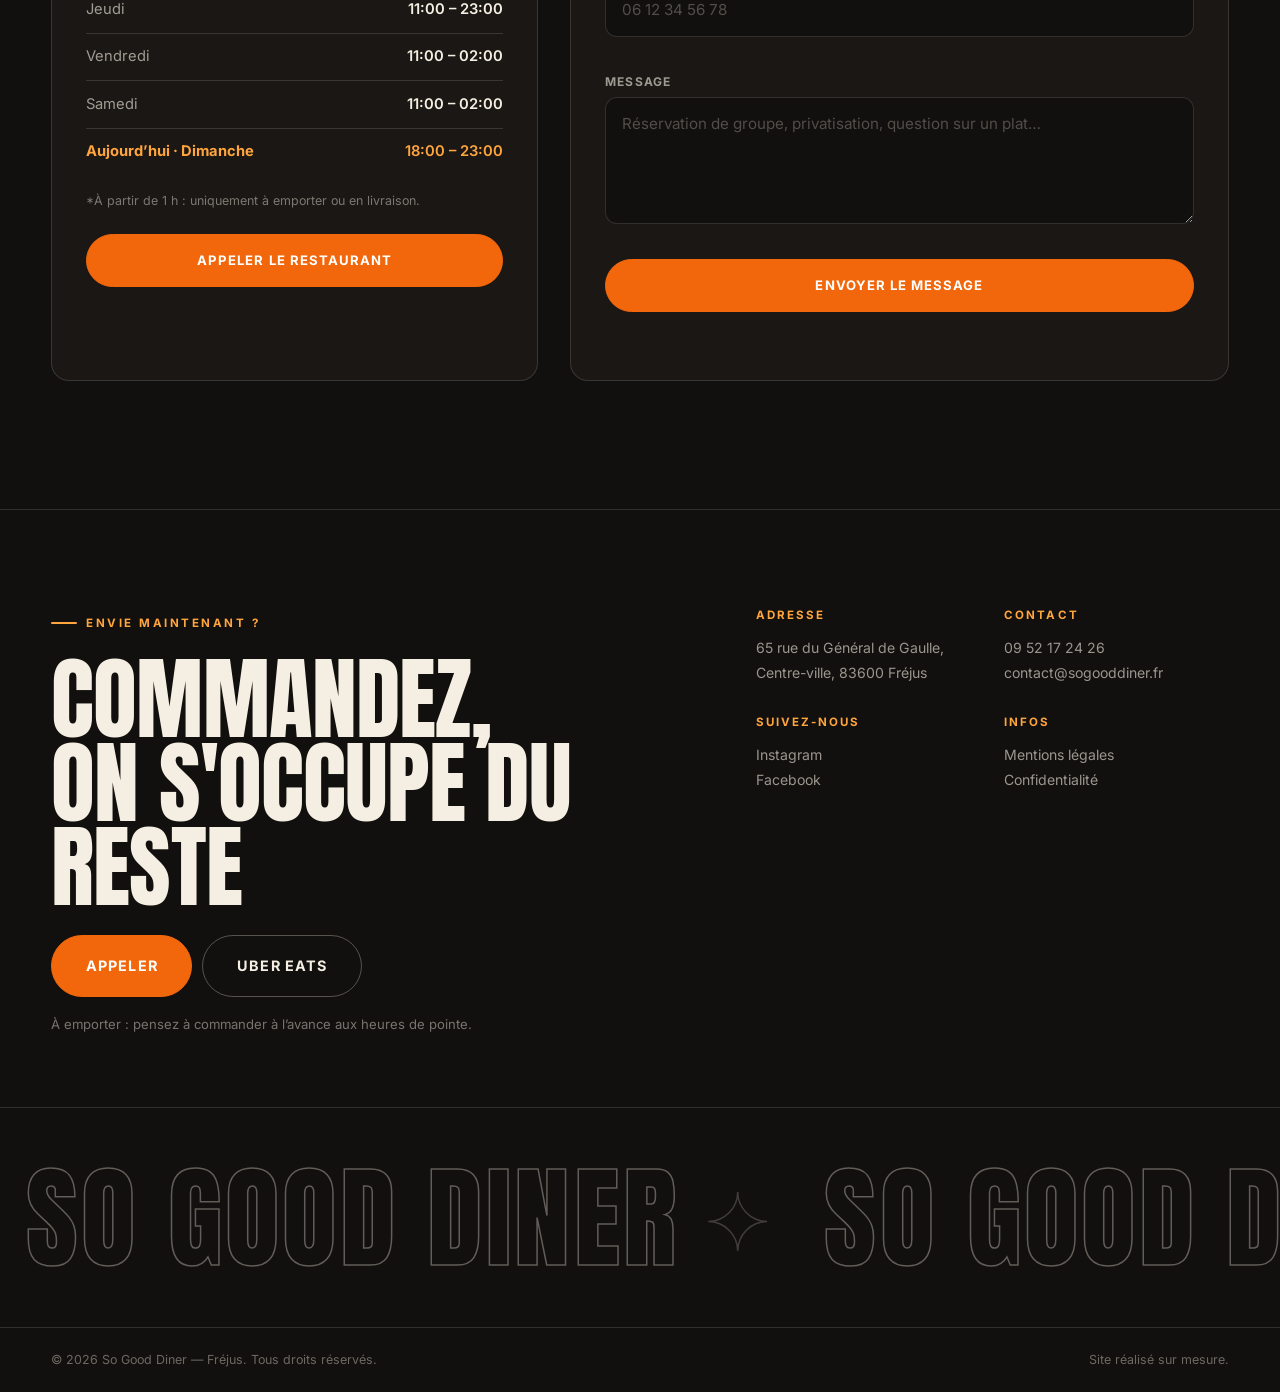
==== commit 4f55128e: "Anti-CLS : width/height intrinsèques sur toutes les images (statiques + injectées), ratio hero corri" ====
--- a/index.html
+++ b/index.html
@@ -170,14 +170,14 @@
 
       <div class="hero__visual">
         <div class="hero__float" aria-hidden="true">
-          <span class="float float--1"><img src="assets/img/ing-cheese.webp" alt=""></span>
-          <span class="float float--2"><img src="assets/img/ing-fresh.webp" alt=""></span>
-          <span class="float float--3"><img src="assets/img/ing-patty.webp" alt=""></span>
+          <span class="float float--1"><img src="assets/img/ing-cheese.webp" alt="" width="1400" height="933"></span>
+          <span class="float float--2"><img src="assets/img/ing-fresh.webp" alt="" width="1400" height="933"></span>
+          <span class="float float--3"><img src="assets/img/ing-patty.webp" alt="" width="1400" height="933"></span>
         </div>
         <div class="hero__frame parallax" data-speed="0.06">
           <div class="steam" aria-hidden="true"><i></i><i></i><i></i></div>
           <div class="hero__imgwrap">
-            <img src="assets/img/hero-burger.webp" alt="Burger maison So Good Diner" width="900" height="1100" fetchpriority="high">
+            <img src="assets/img/hero-burger.webp" alt="Burger maison So Good Diner" fetchpriority="high" width="933" height="1400">
           </div>
           <div class="hero__badge" aria-hidden="true">
             <svg viewBox="0 0 200 200">
@@ -288,7 +288,7 @@
 
       <div class="stack">
         <article class="stack__card" style="--i:0">
-          <div class="stack__media"><img src="assets/img/kitchen-action.webp" alt="Steak smashé sur la plancha brûlante" loading="lazy"></div>
+          <div class="stack__media"><img src="assets/img/kitchen-action.webp" alt="Steak smashé sur la plancha brûlante" loading="lazy" width="1400" height="933"></div>
           <div class="stack__body">
             <span class="stack__num">01</span>
             <h3 data-i18n="experience.c1.titre">Le feu</h3>
@@ -297,7 +297,7 @@
         </article>
 
         <article class="stack__card" style="--i:1">
-          <div class="stack__media"><img src="assets/img/ing-cheese.webp" alt="Cheddar fondu sur le steak" loading="lazy"></div>
+          <div class="stack__media"><img src="assets/img/ing-cheese.webp" alt="Cheddar fondu sur le steak" loading="lazy" width="1400" height="933"></div>
           <div class="stack__body">
             <span class="stack__num">02</span>
             <h3 data-i18n="experience.c2.titre">La seconde</h3>
@@ -306,7 +306,7 @@
         </article>
 
         <article class="stack__card" style="--i:2">
-          <div class="stack__media"><img src="assets/img/burger-hands.webp" alt="Burger généreux tenu à deux mains" loading="lazy"></div>
+          <div class="stack__media"><img src="assets/img/burger-hands.webp" alt="Burger généreux tenu à deux mains" loading="lazy" width="933" height="1400"></div>
           <div class="stack__body">
             <span class="stack__num">03</span>
             <h3 data-i18n="experience.c3.titre">La main</h3>
@@ -315,7 +315,7 @@
         </article>
 
         <article class="stack__card" style="--i:3">
-          <div class="stack__media"><img src="assets/img/interior-diner.webp" alt="Salle du restaurant So Good Diner" loading="lazy"></div>
+          <div class="stack__media"><img src="assets/img/interior-diner.webp" alt="Salle du restaurant So Good Diner" loading="lazy" width="1400" height="932"></div>
           <div class="stack__body">
             <span class="stack__num">04</span>
             <h3 data-i18n="experience.c4.titre">La salle</h3>
@@ -477,7 +477,7 @@
 
   <!-- ================= STATEMENT (typo qui respire au scroll) ================= -->
   <section class="statement" id="statement" aria-hidden="true">
-    <div class="statement__bg parallax" data-speed="0.08"><img src="assets/img/dish-smash.webp" alt=""></div>
+    <div class="statement__bg parallax" data-speed="0.08"><img src="assets/img/dish-smash.webp" alt="" width="1400" height="933"></div>
     <div class="wrap">
       <p class="statement__word">So Good <b>Diner</b></p>
       <p class="statement__sub" data-i18n="statement.sub"></p>
